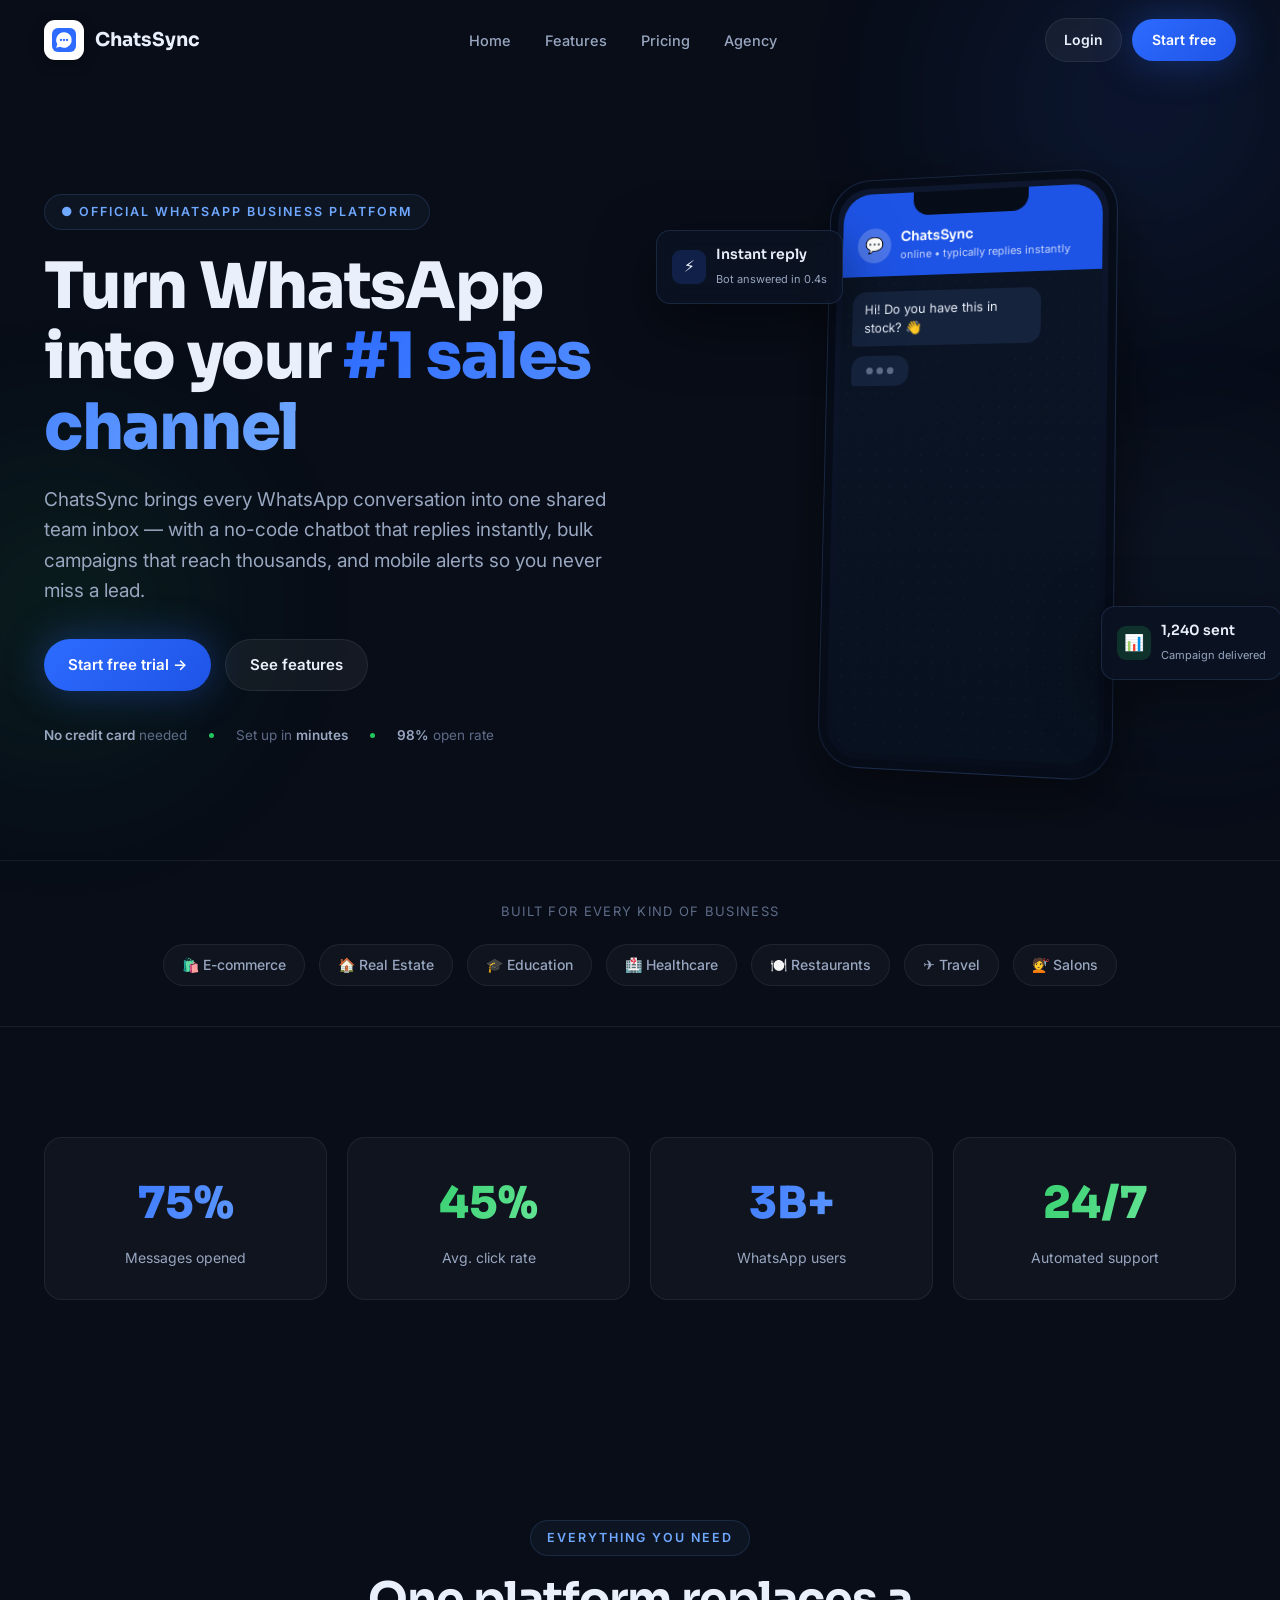
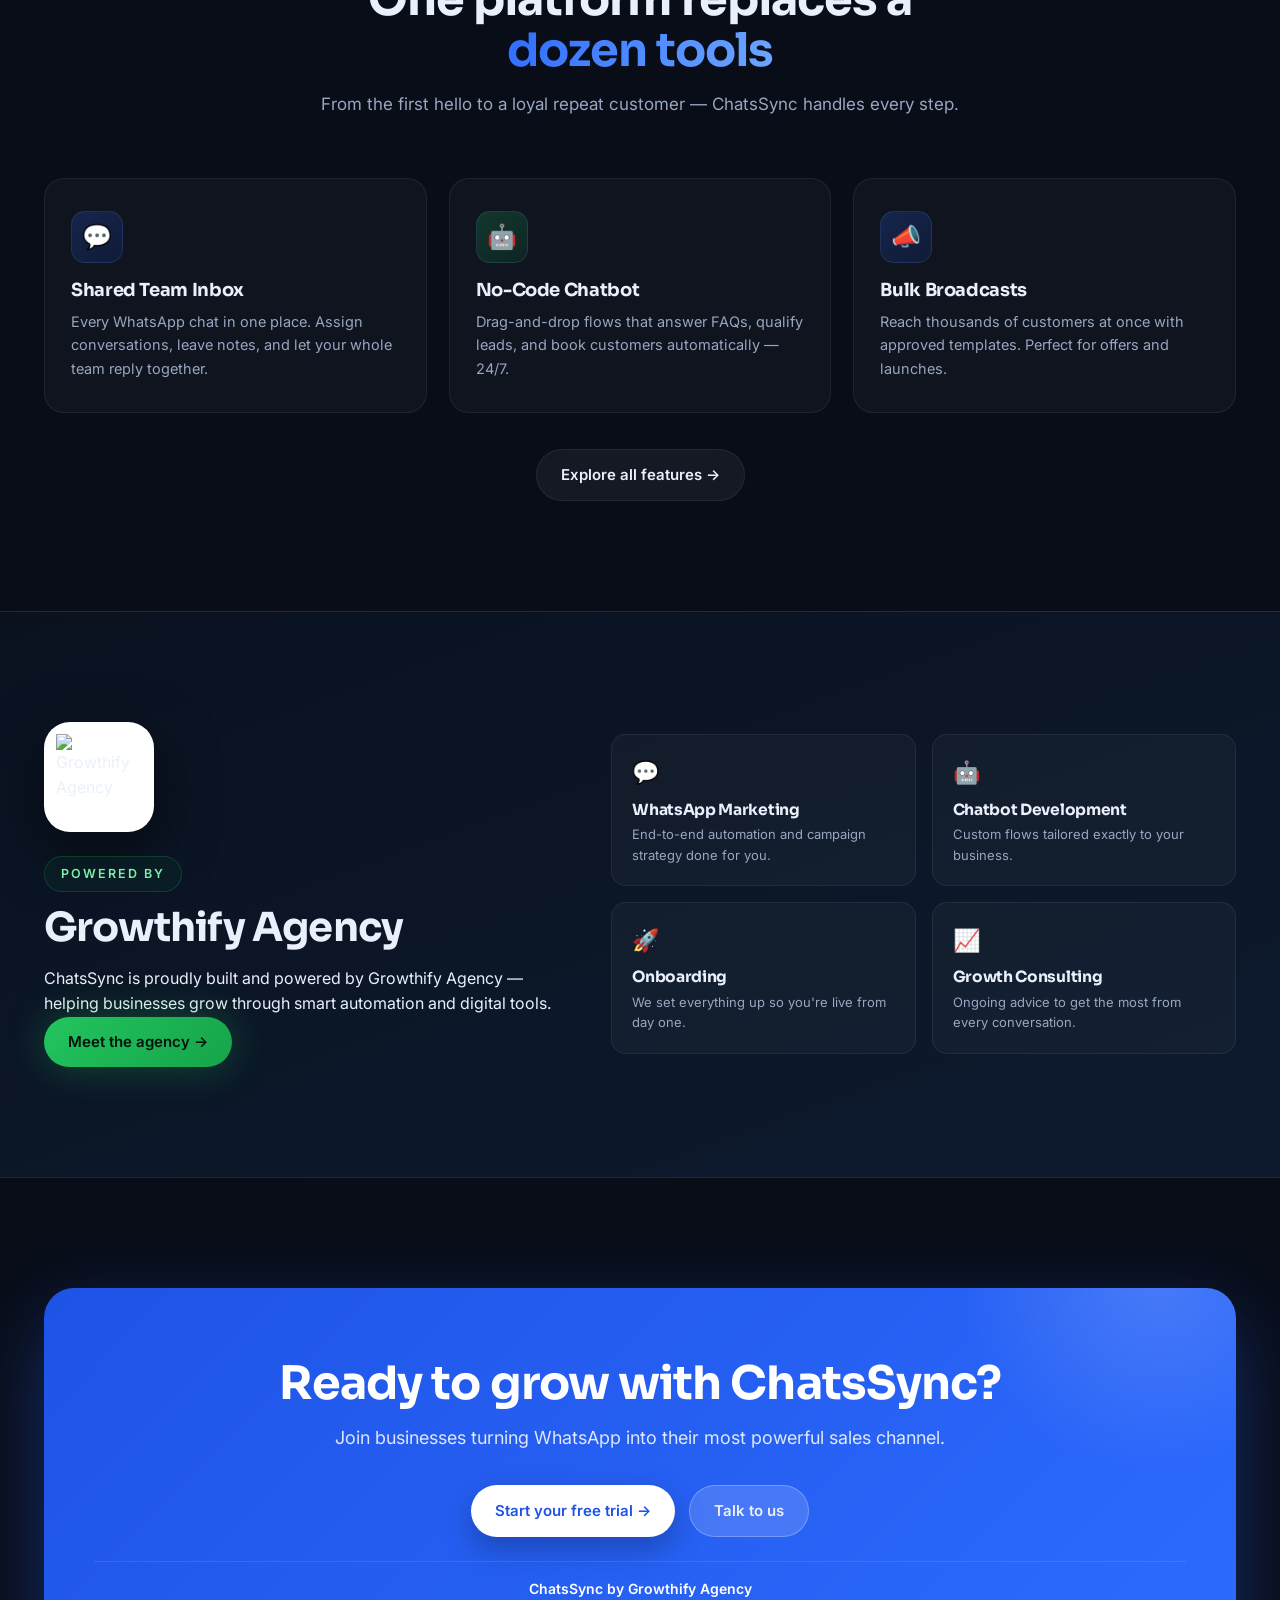
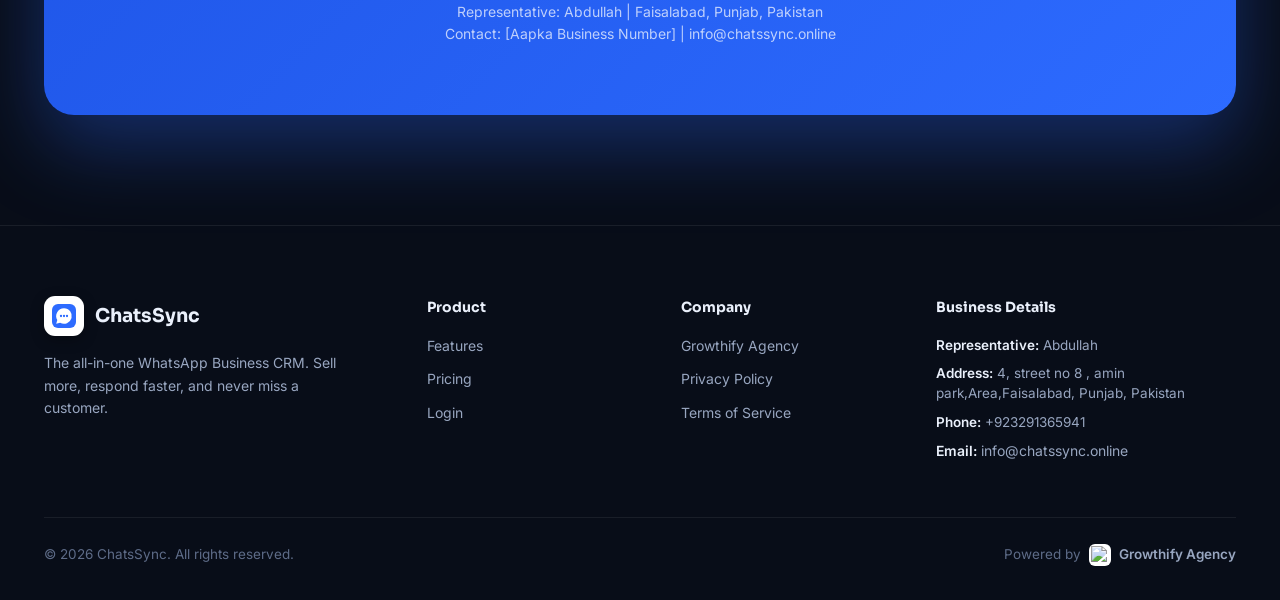
==== index.html @ 509b271b "Update index.html" ====
<!DOCTYPE html>
<html lang="en">
<head>
<meta charset="UTF-8" />
<meta name="viewport" content="width=device-width, initial-scale=1" />
<title>ChatsSync — Turn WhatsApp Into Your #1 Sales Channel</title>
<meta name="description" content="ChatsSync is the all-in-one WhatsApp Business CRM. Shared team inbox, no-code chatbot builder, bulk broadcasts, and instant mobile alerts. Powered by Growthify Agency." />
<meta name="theme-color" content="#0B1220" />
<link rel="icon" href="data:image/svg+xml,%3Csvg xmlns='http://www.w3.org/2000/svg' viewBox='0 0 32 32'%3E%3Crect width='32' height='32' rx='8' fill='%232D6BFF'/%3E%3Cpath d='M16 5a11 11 0 0 0-9.5 16.5L5 27l5.7-1.5A11 11 0 1 0 16 5z' fill='%23fff'/%3E%3C/svg%3E" />
<meta property="og:type" content="website" />
<meta property="og:title" content="ChatsSync — Turn WhatsApp Into Your #1 Sales Channel" />
<meta property="og:description" content="The all-in-one WhatsApp Business CRM. Powered by Growthify Agency." />
<meta property="og:url" content="https://chatssync.online" />
<link rel="preconnect" href="https://fonts.googleapis.com" />
<link rel="preconnect" href="https://fonts.gstatic.com" crossorigin />
<link href="https://fonts.googleapis.com/css2?family=Sora:wght@400;500;600;700;800&family=Inter:wght@400;500;600;700&display=swap" rel="stylesheet" />
<style>
/* ============ TOKENS: ChatsSync dark-blue + Growthify green ============ */
:root{
  --bg:#080D18;             /* deep navy-black */
  --bg-2:#0B1324;           /* panel */
  --bg-3:#0F1A30;           /* card */
  --ink:#EAF0FB;            /* main text */
  --sub:#98A6C0;            /* secondary */
  --faint:#5E6C88;          /* faint */
  --blue:#2D6BFF;           /* ChatsSync primary */
  --blue-2:#1E54E6;         /* deeper blue */
  --blue-glow:rgba(45,107,255,.35);
  --green:#22C55E;          /* Growthify green accent */
  --green-2:#16A34A;        /* deeper green */
  --green-glow:rgba(34,197,94,.32);
  --sky:#6FA8FF;            /* light blue highlight */
  --line:rgba(111,168,255,.14);
  --line-2:rgba(255,255,255,.07);
  --card:rgba(255,255,255,.03);
  --glass:rgba(11,19,36,.74);
  --shadow:0 20px 60px rgba(0,0,0,.5);
  --maxw:1240px;
  --font:'Inter',system-ui,-apple-system,Segoe UI,Roboto,sans-serif;
  --display:'Sora',var(--font);
}
*{box-sizing:border-box;margin:0;padding:0}
html{scroll-behavior:smooth}
html,body{overflow-x:hidden;max-width:100%}
body{font-family:var(--font);background:var(--bg);color:var(--ink);line-height:1.6;-webkit-font-smoothing:antialiased}
a{color:inherit;text-decoration:none}
h1,h2,h3,h4{font-family:var(--display);font-weight:700;line-height:1.1;letter-spacing:-.02em}
.wrap{max-width:var(--maxw);margin:0 auto;padding:0 24px}
.btn{display:inline-flex;align-items:center;gap:8px;font-family:var(--font);font-weight:600;font-size:15px;padding:13px 24px;border-radius:100px;cursor:pointer;border:none;transition:transform .2s,box-shadow .2s,background .2s}
.btn-primary{background:linear-gradient(135deg,var(--blue),var(--blue-2));color:#fff;box-shadow:0 0 40px var(--blue-glow)}
.btn-primary:hover{transform:translateY(-2px);box-shadow:0 0 55px var(--blue-glow)}
.btn-green{background:linear-gradient(135deg,var(--green),var(--green-2));color:#04140b;box-shadow:0 0 40px var(--green-glow)}
.btn-green:hover{transform:translateY(-2px);box-shadow:0 0 55px var(--green-glow)}
.btn-ghost{background:rgba(255,255,255,.05);color:var(--ink);border:1px solid var(--line-2)}
.btn-ghost:hover{background:rgba(255,255,255,.1);transform:translateY(-2px)}
.eyebrow{display:inline-flex;align-items:center;gap:8px;font-size:12.5px;font-weight:600;letter-spacing:.16em;text-transform:uppercase;color:var(--sky);padding:7px 16px;border:1px solid var(--line);border-radius:100px;background:rgba(111,168,255,.05)}
.eyebrow.green{color:#7BEFA8;border-color:rgba(34,197,94,.2);background:rgba(34,197,94,.05)}
.section{padding:110px 0;position:relative}
.sec-head{max-width:660px;margin:0 auto 60px;text-align:center}
.sec-head h2{font-size:clamp(30px,4.5vw,46px);margin:18px 0 16px}
.sec-head p{color:var(--sub);font-size:17px}
.grad-blue{background:linear-gradient(120deg,var(--blue),var(--sky));-webkit-background-clip:text;background-clip:text;-webkit-text-fill-color:transparent}
.grad-green{background:linear-gradient(120deg,var(--green),#7BEFA8);-webkit-background-clip:text;background-clip:text;-webkit-text-fill-color:transparent}

.reveal{opacity:0;transform:translateY(30px);transition:opacity .7s cubic-bezier(.2,.7,.2,1),transform .7s cubic-bezier(.2,.7,.2,1)}
.reveal.in{opacity:1;transform:none}
@media (prefers-reduced-motion:reduce){.reveal{opacity:1;transform:none;transition:none}}

/* ORBS */
.orb{position:fixed;border-radius:50%;filter:blur(90px);opacity:.45;z-index:0;pointer-events:none;animation:float 18s ease-in-out infinite}
.orb-1{width:520px;height:520px;background:radial-gradient(circle,var(--blue-glow),transparent 70%);top:-160px;right:-120px}
.orb-2{width:440px;height:440px;background:radial-gradient(circle,var(--green-glow),transparent 70%);bottom:8%;left:-160px;animation-delay:-6s}
.orb-3{width:360px;height:360px;background:radial-gradient(circle,rgba(111,168,255,.25),transparent 70%);top:45%;right:-100px;animation-delay:-12s}
@keyframes float{0%,100%{transform:translate(0,0)}33%{transform:translate(30px,-40px)}66%{transform:translate(-20px,25px)}}

/* NAV */
.nav{position:fixed;top:0;left:0;right:0;z-index:100;transition:background .3s,border-color .3s,padding .3s;padding:18px 0;border-bottom:1px solid transparent}
.nav.scrolled{background:rgba(8,13,24,.85);backdrop-filter:blur(16px);border-bottom:1px solid var(--line-2);padding:12px 0}
.nav-in{display:flex;align-items:center;justify-content:space-between}
.brand{display:flex;align-items:center;gap:11px;font-family:var(--display);font-weight:700;font-size:19px;cursor:pointer}
.brand-mark{width:40px;height:40px;border-radius:11px;background:#fff;display:grid;place-items:center;box-shadow:0 4px 14px rgba(0,0,0,.3);overflow:hidden;flex-shrink:0}
.brand-mark img{width:100%;height:100%;object-fit:contain;padding:3px}
.brand-mark svg{width:24px;height:24px}
.nav-links{display:flex;align-items:center;gap:34px}
.nav-links a{font-size:14.5px;color:var(--sub);font-weight:500;transition:color .2s;position:relative;cursor:pointer;background:none;border:none;font-family:var(--font)}
.nav-links a:hover{color:var(--ink)}
.nav-links a::after{content:"";position:absolute;left:0;bottom:-6px;width:0;height:2px;background:var(--blue);transition:width .25s}
.nav-links a:hover::after{width:100%}
.nav-cta{display:flex;gap:10px;align-items:center}
.burger{display:none;flex-direction:column;gap:5px;background:none;border:none;cursor:pointer;padding:8px}
.burger span{width:24px;height:2px;background:var(--ink);border-radius:2px;transition:.3s}
.mobile-menu{display:none;position:fixed;inset:0;z-index:99;background:rgba(8,13,24,.97);backdrop-filter:blur(16px);flex-direction:column;align-items:center;justify-content:center;gap:28px}
.mobile-menu.open{display:flex}
.mobile-menu a{font-family:var(--display);font-size:24px;font-weight:600;color:var(--ink);cursor:pointer}

/* PAGE ROUTING */
.page{display:none;animation:pageIn .5s cubic-bezier(.2,.7,.2,1)}
.page.active{display:block}
@keyframes pageIn{from{opacity:0;transform:translateY(16px)}to{opacity:1;transform:none}}

/* HERO */
.hero{position:relative;z-index:1;padding:170px 0 90px;overflow:hidden}
.hero-grid{display:grid;grid-template-columns:1.05fr .95fr;gap:56px;align-items:center}
.hero h1{font-size:clamp(38px,5.6vw,64px);font-weight:800;margin:22px 0}
.hero .lede{font-size:19px;color:var(--sub);max-width:52ch;margin-bottom:32px}
.hero-cta{display:flex;gap:14px;flex-wrap:wrap;margin-bottom:34px}
.hero-trust{display:flex;align-items:center;gap:22px;flex-wrap:wrap;color:var(--faint);font-size:13.5px}
.hero-trust .dot{width:5px;height:5px;border-radius:50%;background:var(--green)}
.hero-trust b{color:var(--sub);font-weight:600}

.phone-wrap{position:relative;display:flex;justify-content:center;perspective:1400px}
.phone{width:300px;height:600px;background:linear-gradient(160deg,#0e1830,#070d1a);border-radius:42px;border:1px solid var(--line);box-shadow:var(--shadow),inset 0 0 0 8px #060c18;padding:14px;position:relative;transform:rotateY(-14deg) rotateX(4deg);animation:phoneFloat 6s ease-in-out infinite}
@keyframes phoneFloat{0%,100%{transform:rotateY(-14deg) rotateX(4deg) translateY(0)}50%{transform:rotateY(-11deg) rotateX(3deg) translateY(-14px)}}
.phone-notch{position:absolute;top:14px;left:50%;transform:translateX(-50%);width:120px;height:24px;background:#060c18;border-radius:0 0 16px 16px;z-index:3}
.phone-screen{width:100%;height:100%;background:linear-gradient(180deg,#0b1526,#08111f);border-radius:30px;overflow:hidden;display:flex;flex-direction:column}
.chat-top{background:var(--blue-2);padding:34px 16px 12px;display:flex;align-items:center;gap:10px}
.chat-av{width:36px;height:36px;border-radius:50%;background:rgba(255,255,255,.2);display:grid;place-items:center;font-size:16px}
.chat-top .nm{font-family:var(--display);font-weight:600;font-size:14px;color:#fff}
.chat-top .st{font-size:11px;color:rgba(255,255,255,.75)}
.chat-body{flex:1;padding:16px 12px;display:flex;flex-direction:column;gap:10px;background-image:radial-gradient(rgba(255,255,255,.02) 1px,transparent 1px);background-size:16px 16px;overflow:hidden}
.bub{max-width:80%;padding:9px 13px;border-radius:14px;font-size:13px;line-height:1.45;opacity:0;transform:translateY(10px);animation:bubIn .5s forwards}
.bub-in{align-self:flex-start;background:#15233d;color:var(--ink);border-bottom-left-radius:4px}
.bub-out{align-self:flex-end;background:var(--green-2);color:#04140b;border-bottom-right-radius:4px}
@keyframes bubIn{to{opacity:1;transform:none}}
.typing{align-self:flex-start;background:#15233d;padding:12px 16px;border-radius:14px;border-bottom-left-radius:4px;display:flex;gap:4px}
.typing span{width:7px;height:7px;border-radius:50%;background:var(--faint);animation:blink 1.2s infinite}
.typing span:nth-child(2){animation-delay:.2s}.typing span:nth-child(3){animation-delay:.4s}
@keyframes blink{0%,60%,100%{opacity:.3}30%{opacity:1}}
.float-badge{position:absolute;background:var(--glass);backdrop-filter:blur(12px);border:1px solid var(--line);border-radius:14px;padding:12px 15px;box-shadow:var(--shadow);display:flex;align-items:center;gap:10px;z-index:4}
.float-badge .ic{width:34px;height:34px;border-radius:9px;display:grid;place-items:center;font-size:16px}
.float-badge.blue .ic{background:rgba(45,107,255,.18)}
.float-badge.green .ic{background:rgba(34,197,94,.18)}
.float-badge .tx b{display:block;font-family:var(--display);font-size:14px;font-weight:600}
.float-badge .tx span{font-size:11px;color:var(--sub)}
.fb-1{top:60px;left:-40px;animation:float 7s ease-in-out infinite}
.fb-2{bottom:90px;right:-46px;animation:float 8s ease-in-out infinite;animation-delay:-3s}

/* STRIP */
.strip{padding:40px 0;border-top:1px solid var(--line-2);border-bottom:1px solid var(--line-2);position:relative;z-index:1}
.strip p{text-align:center;color:var(--faint);font-size:13px;letter-spacing:.1em;text-transform:uppercase;margin-bottom:22px}
.strip-row{display:flex;justify-content:center;flex-wrap:wrap;gap:14px}
.pill{padding:9px 18px;border:1px solid var(--line-2);border-radius:100px;color:var(--sub);font-size:14px;font-weight:500;background:var(--card)}

/* STATS */
.stats-grid{display:grid;grid-template-columns:repeat(4,1fr);gap:20px}
.stat{background:var(--card);border:1px solid var(--line-2);border-radius:18px;padding:30px 24px;text-align:center;transition:transform .3s,border-color .3s}
.stat:hover{transform:translateY(-6px);border-color:var(--line)}
.stat .n{font-family:var(--display);font-weight:800;font-size:44px;background:linear-gradient(120deg,var(--blue),var(--sky));-webkit-background-clip:text;background-clip:text;-webkit-text-fill-color:transparent}
.stat:nth-child(even) .n{background:linear-gradient(120deg,var(--green),#7BEFA8);-webkit-background-clip:text;background-clip:text;-webkit-text-fill-color:transparent}
.stat .l{color:var(--sub);font-size:14px;margin-top:8px}

/* FEATURES */
.feat-grid{display:grid;grid-template-columns:repeat(3,1fr);gap:22px}
.feat-card{background:var(--card);border:1px solid var(--line-2);border-radius:20px;padding:32px 26px;transition:transform .3s,border-color .3s,background .3s;position:relative;overflow:hidden}
.feat-card::before{content:"";position:absolute;inset:0;background:radial-gradient(400px circle at var(--mx,50%) var(--my,0%),rgba(45,107,255,.09),transparent 60%);opacity:0;transition:opacity .3s}
.feat-card:hover{transform:translateY(-6px);border-color:var(--line);background:rgba(255,255,255,.05)}
.feat-card:hover::before{opacity:1}
.feat-ic{width:52px;height:52px;border-radius:14px;background:linear-gradient(145deg,rgba(45,107,255,.2),rgba(30,84,230,.12));border:1px solid var(--line);display:grid;place-items:center;font-size:24px;margin-bottom:18px}
.feat-card:nth-child(3n+2) .feat-ic{background:linear-gradient(145deg,rgba(34,197,94,.2),rgba(22,163,74,.12))}
.feat-card h3{font-size:18px;margin-bottom:9px}
.feat-card p{color:var(--sub);font-size:14.5px}

/* HOW */
.how{background:linear-gradient(180deg,transparent,rgba(45,107,255,.05),transparent)}
.steps{display:grid;grid-template-columns:repeat(4,1fr);gap:24px}
.step{position:relative;padding-top:20px}
.step .num{font-family:var(--display);font-weight:800;font-size:15px;color:#fff;width:44px;height:44px;border-radius:50%;background:linear-gradient(135deg,var(--blue),var(--blue-2));display:grid;place-items:center;margin-bottom:18px;box-shadow:0 0 30px var(--blue-glow)}
.step:nth-child(even) .num{background:linear-gradient(135deg,var(--green),var(--green-2));color:#04140b;box-shadow:0 0 30px var(--green-glow)}
.step h4{font-size:17px;margin-bottom:8px}
.step p{color:var(--sub);font-size:14px}
.step:not(:last-child)::after{content:"";position:absolute;top:42px;left:56px;right:-12px;height:1px;background:linear-gradient(90deg,var(--line),transparent)}

/* SPLIT */
.split{display:grid;grid-template-columns:1fr 1fr;gap:56px;align-items:center}
.split .benefits{display:flex;flex-direction:column;gap:16px}
.benefit{display:flex;gap:15px;align-items:flex-start}
.benefit .ck{flex-shrink:0;width:30px;height:30px;border-radius:9px;background:rgba(34,197,94,.15);border:1px solid rgba(34,197,94,.25);display:grid;place-items:center;color:var(--green);font-weight:700;margin-top:2px}
.benefit h4{font-size:16px;margin-bottom:3px}
.benefit p{color:var(--sub);font-size:14px}
.visual-card{background:linear-gradient(160deg,var(--bg-3),var(--bg-2));border:1px solid var(--line);border-radius:24px;padding:34px;box-shadow:var(--shadow)}
.mini-inbox{display:flex;flex-direction:column;gap:12px}
.mini-row{display:flex;gap:12px;align-items:center;padding:13px;background:rgba(255,255,255,.03);border:1px solid var(--line-2);border-radius:13px;transition:transform .3s}
.visual-card:hover .mini-row{transform:translateX(4px)}
.mini-row .av{width:40px;height:40px;border-radius:50%;background:linear-gradient(135deg,var(--blue),var(--blue-2));display:grid;place-items:center;font-weight:700;color:#fff;flex-shrink:0}
.mini-row:nth-child(even) .av{background:linear-gradient(135deg,var(--green-2),var(--green))}
.mini-row .info{flex:1;min-width:0}
.mini-row .info b{font-size:14px;display:block}
.mini-row .info span{font-size:12.5px;color:var(--sub);white-space:nowrap;overflow:hidden;text-overflow:ellipsis;display:block}
.mini-row .badge{font-size:10px;font-weight:700;padding:3px 8px;border-radius:100px;background:rgba(45,107,255,.2);color:var(--sky)}

/* PRICING */
.plans{display:grid;grid-template-columns:repeat(3,1fr);gap:22px;align-items:stretch}
.plan{background:var(--card);border:1px solid var(--line-2);border-radius:22px;padding:34px 28px;display:flex;flex-direction:column;transition:transform .3s,border-color .3s}
.plan:hover{transform:translateY(-6px);border-color:var(--line)}
.plan.pop{border:1.5px solid var(--blue);background:linear-gradient(180deg,rgba(45,107,255,.06),transparent);box-shadow:0 0 40px var(--blue-glow)}
.plan .ptag{align-self:flex-start;font-size:11px;font-weight:700;letter-spacing:.1em;text-transform:uppercase;color:#fff;background:var(--blue);padding:5px 12px;border-radius:100px;margin-bottom:14px}
.plan.pop .ptag{background:var(--blue)}
.plan:last-child .ptag{background:var(--green);color:#04140b}
.plan h3{font-size:22px;margin-bottom:6px}
.plan .price{font-family:var(--display);font-weight:800;font-size:24px;color:var(--sky);margin:6px 0 4px}
.plan:last-child .price{color:var(--green)}
.plan .pdesc{color:var(--sub);font-size:13.5px;margin-bottom:20px;min-height:38px}
.plan ul{list-style:none;display:flex;flex-direction:column;gap:11px;margin-bottom:24px;flex:1}
.plan li{font-size:14px;color:var(--ink);padding-left:26px;position:relative}
.plan li::before{content:"✓";position:absolute;left:0;color:var(--green);font-weight:800}
.plan .btn{width:100%;justify-content:center}

/* TESTIMONIALS */
.testi-grid{display:grid;grid-template-columns:repeat(3,1fr);gap:22px}
.tcard{background:var(--card);border:1px solid var(--line-2);border-radius:20px;padding:30px 26px;transition:transform .3s,border-color .3s}
.tcard:hover{transform:translateY(-6px);border-color:var(--line)}
.stars{color:#FFC53D;font-size:16px;margin-bottom:14px;letter-spacing:2px}
.tcard p{font-size:15px;color:var(--ink);margin-bottom:22px;line-height:1.65}
.tperson{display:flex;align-items:center;gap:13px}
.tperson .av{width:46px;height:46px;border-radius:50%;background:linear-gradient(135deg,var(--blue),var(--blue-2));display:grid;place-items:center;font-family:var(--display);font-weight:700;color:#fff;font-size:17px}
.tcard:nth-child(even) .tperson .av{background:linear-gradient(135deg,var(--green-2),var(--green));color:#04140b}
.tperson b{font-size:14.5px;display:block}
.tperson span{font-size:12.5px;color:var(--sub)}

/* CTA */
.cta-box{background:linear-gradient(135deg,var(--blue-2),var(--blue));border-radius:30px;padding:70px 50px;text-align:center;position:relative;overflow:hidden;box-shadow:0 30px 80px var(--blue-glow)}
.cta-box.green-cta{background:linear-gradient(135deg,var(--green-2),var(--green));box-shadow:0 30px 80px var(--green-glow)}
.cta-box::before{content:"";position:absolute;top:-50%;right:-10%;width:400px;height:400px;background:radial-gradient(circle,rgba(255,255,255,.15),transparent 70%);border-radius:50%}
.cta-box h2{font-size:clamp(30px,4.5vw,46px);color:#fff;margin-bottom:16px;position:relative}
.cta-box.green-cta h2{color:#04140b}
.cta-box p{color:rgba(255,255,255,.85);font-size:18px;margin-bottom:32px;position:relative}
.cta-box.green-cta p{color:rgba(4,20,11,.8)}
.cta-box .btn{position:relative}
.cta-box .btn-primary{background:#fff;color:var(--blue-2);box-shadow:0 12px 30px rgba(0,0,0,.25)}
.cta-box .btn-primary:hover{background:#f0f4ff}

/* META BUSINESS DETAILS ADDITIONS IN CTA */
.cta-footer-info { color: rgba(255,255,255,.7); font-size: 14px; text-align: center; margin-top: 24px; border-top: 1px solid rgba(255,255,255,.1); padding-top: 16px; line-height: 1.6; position: relative; }
.green-cta .cta-footer-info { color: rgba(4,20,11,.7); border-color: rgba(4,20,11,.1); }
.cta-footer-info strong { font-weight: 600; color: #fff; }
.green-cta .cta-footer-info strong { color: #04140b; }

/* AGENCY (both on home teaser + full page) */
.agency-hero{position:relative;z-index:1;background:linear-gradient(160deg,#0A1220,#0d1a2e);border-top:1px solid var(--line);border-bottom:1px solid var(--line)}
.agency-grid{display:grid;grid-template-columns:.9fr 1.1fr;gap:56px;align-items:center}
.logo-box{width:110px;height:110px;border-radius:26px;background:#fff;display:grid;place-items:center;overflow:hidden;margin-bottom:24px;box-shadow:var(--shadow)}
.logo-box img{width:100%;height:100%;object-fit:contain;padding:12px}
.logo-box .ph{font-family:var(--display);font-weight:800;font-size:46px;color:var(--green-2)}
.agency-serv{display:grid;grid-template-columns:1fr 1fr;gap:16px}
.aserv{background:rgba(255,255,255,.03);border:1px solid var(--line-2);border-radius:15px;padding:20px;transition:transform .3s,border-color .3s}
.aserv:hover{transform:translateY(-4px);border-color:rgba(34,197,94,.3)}
.aserv .ic{font-size:22px;margin-bottom:10px}
.aserv h4{font-size:15.5px;margin-bottom:6px}
.aserv p{color:var(--sub);font-size:13px}

/* LEGAL PAGES */
.legal{position:relative;z-index:1;padding:150px 0 90px;min-height:80vh}
.legal-wrap{max-width:820px;margin:0 auto;padding:0 24px}
.legal h1{font-size:clamp(30px,5vw,44px);margin-bottom:10px}
.legal .updated{color:var(--faint);font-size:14px;margin-bottom:40px}
.legal h3{font-size:20px;margin:34px 0 12px;color:var(--ink)}
.legal p{color:var(--sub);font-size:15px;margin-bottom:14px;line-height:1.75}
.legal ul{color:var(--sub);font-size:15px;margin:0 0 14px 22px;line-height:1.8}
.legal a{color:var(--sky)}

/* FOOTER */
.footer{position:relative;z-index:1;padding:70px 0 34px;border-top:1px solid var(--line-2)}
.foot-grid{display:grid;grid-template-columns:1.6fr 1fr 1fr 1.4fr;gap:40px;margin-bottom:44px}
.foot-brand p{color:var(--sub);font-size:14px;margin:16px 0;max-width:34ch}
.foot-col h5{font-family:var(--display);font-size:14px;margin-bottom:16px;color:var(--ink)}
.foot-col a{display:block;color:var(--sub);font-size:14px;margin-bottom:11px;transition:color .2s;cursor:pointer}
.foot-col a:hover{color:var(--blue)}
.business-details span { display: block; color: var(--sub); font-size: 13.5px; margin-bottom: 8px; line-height: 1.5; }
.business-details strong { color: var(--ink); font-weight: 600; }
.foot-bottom{display:flex;justify-content:space-between;align-items:center;flex-wrap:wrap;gap:14px;padding-top:26px;border-top:1px solid var(--line-2);color:var(--faint);font-size:13.5px}
.foot-bottom .pw{display:flex;align-items:center;gap:8px}
.foot-bottom .pw-logo{width:22px;height:22px;border-radius:6px;background:#fff;display:grid;place-items:center;overflow:hidden}
.foot-bottom .pw-logo img{width:100%;height:100%;object-fit:contain;padding:2px}
.foot-bottom .pw-logo .ph{font-family:var(--display);font-weight:800;font-size:13px;color:var(--green-2)}
.foot-bottom b{color:var(--sub);font-weight:600}

@media (max-width:960px){
  .nav-links{display:none}
  .burger{display:flex}
  .hero-grid{grid-template-columns:1fr;gap:50px;text-align:center}
  .hero .lede{margin-left:auto;margin-right:auto}
  .hero-cta,.hero-trust{justify-content:center}
  .stats-grid{grid-template-columns:repeat(2,1fr)}
  .feat-grid{grid-template-columns:1fr 1fr}
  .steps{grid-template-columns:1fr 1fr}
  .step::after{display:none}
  .split,.agency-grid{grid-template-columns:1fr;gap:40px}
  .plans{grid-template-columns:1fr;max-width:420px;margin:0 auto}
  .testi-grid{grid-template-columns:1fr}
  .agency-serv{grid-template-columns:1fr 1fr}
  .foot-grid{grid-template-columns:1fr 1fr;gap:30px}
}
@media (max-width:560px){
  .section{padding:70px 0}
  .feat-grid,.stats-grid{grid-template-columns:1fr}
  .stats-grid{grid-template-columns:1fr 1fr}
  .steps,.agency-serv{grid-template-columns:1fr}
  .foot-grid{grid-template-columns:1fr}
  .cta-box{padding:50px 26px}
  .phone{width:270px;height:540px}
  .fb-1{left:-14px}.fb-2{right:-14px}
}
</style>
</head>
<body>

<div class="orb orb-1"></div>
<div class="orb orb-2"></div>
<div class="orb orb-3"></div>

<!-- NAV -->
<nav class="nav" id="nav">
  <div class="wrap nav-in">
    <div class="brand" data-nav="home">
     <span class="brand-mark"><svg viewBox="0 0 24 24" fill="none"><rect width="24" height="24" rx="6" fill="#2D6BFF"/><path d="M12 4.2a7.8 7.8 0 0 0-6.7 11.8L4.2 19.8l3.9-1.05A7.8 7.8 0 1 0 12 4.2z" fill="#fff"/><circle cx="9" cy="12" r="1.15" fill="#2D6BFF"/><circle cx="12" cy="12" r="1.15" fill="#2D6BFF"/><circle cx="15" cy="12" r="1.15" fill="#2D6BFF"/></svg></span>
      ChatsSync
    </div>
    <div class="nav-links">
      <a data-nav="home">Home</a>
      <a data-nav="features">Features</a>
      <a data-nav="pricing">Pricing</a>
      <a data-nav="agency">Agency</a>
    </div>
    <div class="nav-cta">
      <a href="https://app.chatssync.online/app/login" class="btn btn-ghost" style="padding:10px 18px;font-size:14px">Login</a>
      <a href="https://app.chatssync.online" class="btn btn-primary" style="padding:10px 20px;font-size:14px">Start free</a>
    </div>
    <button class="burger" id="burger" aria-label="Menu"><span></span><span></span><span></span></button>
  </div>
</nav>
<div class="mobile-menu" id="mobileMenu">
  <a data-nav="home">Home</a>
  <a data-nav="features">Features</a>
  <a data-nav="pricing">Pricing</a>
  <a data-nav="agency">Agency</a>
  <a href="https://app.chatssync.online" class="btn btn-primary">Start free</a>
</div>

<!-- ============ HOME PAGE ============ -->
<main class="page active" id="page-home">
  <header class="hero">
    <div class="wrap hero-grid">
      <div class="hero-copy">
        <span class="eyebrow">● Official WhatsApp Business Platform</span>
        <h1>Turn WhatsApp into your <span class="grad-blue">#1 sales channel</span></h1>
        <p class="lede">ChatsSync brings every WhatsApp conversation into one shared team inbox — with a no-code chatbot that replies instantly, bulk campaigns that reach thousands, and mobile alerts so you never miss a lead.</p>
        <div class="hero-cta">
          <a href="https://app.chatssync.online" class="btn btn-primary">Start free trial →</a>
          <a class="btn btn-ghost" data-nav="features">See features</a>
        </div>
        <div class="hero-trust">
          <span><b>No credit card</b> needed</span><span class="dot"></span>
          <span>Set up in <b>minutes</b></span><span class="dot"></span>
          <span><b>98%</b> open rate</span>
        </div>
      </div>
      <div class="phone-wrap">
        <div class="float-badge blue fb-1"><span class="ic">⚡</span><span class="tx"><b>Instant reply</b><span>Bot answered in 0.4s</span></span></div>
        <div class="float-badge green fb-2"><span class="ic">📊</span><span class="tx"><b>1,240 sent</b><span>Campaign delivered</span></span></div>
        <div class="phone">
          <div class="phone-notch"></div>
          <div class="phone-screen">
            <div class="chat-top"><div class="chat-av">💬</div><div><div class="nm">ChatsSync</div><div class="st">online • typically replies instantly</div></div></div>
            <div class="chat-body" id="chatBody"></div>
          </div>
        </div>
      </div>
    </div>
  </header>

  <section class="strip">
    <div class="wrap">
      <p>Built for every kind of business</p>
      <div class="strip-row">
        <span class="pill">🛍️ E-commerce</span><span class="pill">🏠 Real Estate</span><span class="pill">🎓 Education</span>
        <span class="pill">🏥 Healthcare</span><span class="pill">🍽️ Restaurants</span><span class="pill">✈️ Travel</span><span class="pill">💇 Salons</span>
      </div>
    </div>
  </section>

  <section class="section">
    <div class="wrap stats-grid">
      <div class="stat reveal"><div class="n" data-count="98" data-suffix="%">0%</div><div class="l">Messages opened</div></div>
      <div class="stat reveal"><div class="n" data-count="45" data-suffix="%">0%</div><div class="l">Avg. click rate</div></div>
      <div class="stat reveal"><div class="n" data-count="3" data-suffix="B+">0</div><div class="l">WhatsApp users</div></div>
      <div class="stat reveal"><div class="n" data-count="24" data-suffix="/7">0</div><div class="l">Automated support</div></div>
    </div>
  </section>

  <!-- Features teaser -->
  <section class="section">
    <div class="wrap">
      <div class="sec-head reveal">
        <span class="eyebrow">Everything you need</span>
        <h2>One platform replaces a <span class="grad-blue">dozen tools</span></h2>
        <p>From the first hello to a loyal repeat customer — ChatsSync handles every step.</p>
      </div>
      <div class="feat-grid">
        <div class="feat-card reveal"><div class="feat-ic">💬</div><h3>Shared Team Inbox</h3><p>Every WhatsApp chat in one place. Assign conversations, leave notes, and let your whole team reply together.</p></div>
        <div class="feat-card reveal"><div class="feat-ic">🤖</div><h3>No-Code Chatbot</h3><p>Drag-and-drop flows that answer FAQs, qualify leads, and book customers automatically — 24/7.</p></div>
        <div class="feat-card reveal"><div class="feat-ic">📣</div><h3>Bulk Broadcasts</h3><p>Reach thousands of customers at once with approved templates. Perfect for offers and launches.</p></div>
      </div>
      <div style="text-align:center;margin-top:36px" class="reveal">
        <a class="btn btn-ghost" data-nav="features">Explore all features →</a>
      </div>
    </div>
  </section>

  <!-- Agency teaser on home -->
  <section class="section agency-hero">
    <div class="wrap agency-grid">
      <div class="reveal">
        <div class="logo-box">
          <img src="https://cloudmediastorage.fylestor.com/6270/file-manager/Adobe_Express_-_file.png-1782971623545.jpg" alt="Growthify Agency" />
        </div>
        <span class="eyebrow green">Powered by</span>
        <h2 style="margin-top:14px;font-size:clamp(28px,4vw,40px)">Growthify Agency</h2>
        <p class="lede" style="margin-top:16px">ChatsSync is proudly built and powered by Growthify Agency — helping businesses grow through smart automation and digital tools.</p>
        <a class="btn btn-green" data-nav="agency">Meet the agency →</a>
      </div>
      <div class="agency-serv">
        <div class="aserv reveal"><div class="ic">💬</div><h4>WhatsApp Marketing</h4><p>End-to-end automation and campaign strategy done for you.</p></div>
        <div class="aserv reveal"><div class="ic">🤖</div><h4>Chatbot Development</h4><p>Custom flows tailored exactly to your business.</p></div>
        <div class="aserv reveal"><div class="ic">🚀</div><h4>Onboarding</h4><p>We set everything up so you're live from day one.</p></div>
        <div class="aserv reveal"><div class="ic">📈</div><h4>Growth Consulting</h4><p>Ongoing advice to get the most from every conversation.</p></div>
      </div>
    </div>
  </section>

  <section class="section">
    <div class="wrap">
      <div class="cta-box reveal">
        <h2>Ready to grow with ChatsSync?</h2>
        <p>Join businesses turning WhatsApp into their most powerful sales channel.</p>
        <div style="display:flex;gap:14px;justify-content:center;flex-wrap:wrap">
          <a href="https://app.chatssync.online" class="btn btn-primary">Start your free trial →</a>
          <a href="mailto:info@chatssync.online" class="btn btn-ghost" style="background:rgba(255,255,255,.15);border-color:rgba(255,255,255,.25)">Talk to us</a>
        </div>
        
        <!-- Meta Verification Details for CTA Box -->
        <div class="cta-footer-info">
          <strong>ChatsSync by Growthify Agency</strong><br>
          Representative: Abdullah | Faisalabad, Punjab, Pakistan<br>
          Contact: [Aapka Business Number] | info@chatssync.online
        </div>

      </div>
    </div>
  </section>
</main>

<!-- ============ FEATURES PAGE ============ -->
<main class="page" id="page-features">
  <section class="section" style="padding-top:150px">
    <div class="wrap">
      <div class="sec-head reveal">
        <span class="eyebrow">Features</span>
        <h2>Everything you get with <span class="grad-blue">ChatsSync</span></h2>
        <p>One platform replaces a dozen tools — built to help you capture, convert, and keep more customers.</p>
      </div>
      <div class="feat-grid">
        <div class="feat-card reveal"><div class="feat-ic">💬</div><h3>Shared Team Inbox</h3><p>Every WhatsApp chat in one place. Assign conversations, leave private notes, and let your whole team reply together — no more sharing one phone.</p></div>
        <div class="feat-card reveal"><div class="feat-ic">🤖</div><h3>No-Code Chatbot Builder</h3><p>Drag-and-drop flows that answer FAQs, qualify leads, and book customers automatically — 24/7, without writing a single line of code.</p></div>
        <div class="feat-card reveal"><div class="feat-ic">📣</div><h3>Bulk Broadcasts</h3><p>Reach thousands of customers at once with approved templates. Perfect for offers, launches, and reminders — with 45%+ click rates.</p></div>
        <div class="feat-card reveal"><div class="feat-ic">📝</div><h3>Template Builder</h3><p>Design and submit official WhatsApp message templates for approval, right from your dashboard. No developer required.</p></div>
        <div class="feat-card reveal"><div class="feat-ic">🔔</div><h3>Instant Mobile Alerts</h3><p>Our native Android app pushes every new message to your phone the moment it arrives — even when the app is closed.</p></div>
        <div class="feat-card reveal"><div class="feat-ic">📊</div><h3>Analytics & Labels</h3><p>Track response times and campaign performance, then tag and segment customers for targeted follow-ups that convert.</p></div>
        <div class="feat-card reveal"><div class="feat-ic">🖼️</div><h3>Media Gallery</h3><p>Store and reuse images, brochures, and documents. Send saved media to customers in a single tap.</p></div>
        <div class="feat-card reveal"><div class="feat-ic">🏷️</div><h3>Smart Segments</h3><p>Organize customers into groups for targeted campaigns and personalized follow-ups that feel one-to-one.</p></div>
        <div class="feat-card reveal"><div class="feat-ic">✨</div><h3>Personalized Replies</h3><p>Insert customer name, number, and details into any message automatically — every reply feels personal.</p></div>
      </div>
    </div>
  </section>

  <section class="section how">
    <div class="wrap">
      <div class="sec-head reveal">
        <span class="eyebrow green">Up and running fast</span>
        <h2>Live in four simple steps</h2>
        <p>No technical skills needed. Most businesses send their first automated reply the same day.</p>
      </div>
      <div class="steps">
        <div class="step reveal"><div class="num">1</div><h4>Connect WhatsApp</h4><p>Link your official WhatsApp Business number in a few clicks.</p></div>
        <div class="step reveal"><div class="num">2</div><h4>Build your bot</h4><p>Design automated replies with the visual flow builder.</p></div>
        <div class="step reveal"><div class="num">3</div><h4>Invite your team</h4><p>Add agents to the shared inbox and handle chats together.</p></div>
        <div class="step reveal"><div class="num">4</div><h4>Grow & broadcast</h4><p>Launch campaigns, track results, turn chats into sales.</p></div>
      </div>
    </div>
  </section>

  <section class="section">
    <div class="wrap split">
      <div class="reveal">
        <span class="eyebrow">Why the WhatsApp API</span>
        <h2 style="font-size:clamp(28px,4vw,40px);margin:16px 0 26px">Email gets ignored.<br><span class="grad-green">WhatsApp gets read.</span></h2>
        <div class="benefits">
          <div class="benefit"><span class="ck">✓</span><div><h4>Your whole team, one number</h4><p>Multiple agents work the same WhatsApp line simultaneously — impossible on the regular app.</p></div></div>
          <div class="benefit"><span class="ck">✓</span><div><h4>Verified green tick</h4><p>An official business badge that builds instant trust with every customer.</p></div></div>
          <div class="benefit"><span class="ck">✓</span><div><h4>Automate around the clock</h4><p>Chatbots capture leads at 3 AM without missing a beat.</p></div></div>
          <div class="benefit"><span class="ck">✓</span><div><h4>Rich, interactive messages</h4><p>Send images, PDFs, buttons, and menus — not just plain text.</p></div></div>
        </div>
      </div>
      <div class="visual-card reveal">
        <div class="mini-inbox">
          <div class="mini-row"><div class="av">A</div><div class="info"><b>Ayesha Khan</b><span>Do you deliver to Lahore?</span></div><span class="badge">Bot</span></div>
          <div class="mini-row"><div class="av">B</div><div class="info"><b>Bilal Ahmed</b><span>I'd like to book an appointment</span></div><span class="badge">Sara</span></div>
          <div class="mini-row"><div class="av">F</div><div class="info"><b>Fatima Store</b><span>Order #1042 confirmed ✓</span></div><span class="badge">Auto</span></div>
          <div class="mini-row"><div class="av">H</div><div class="info"><b>Hassan Traders</b><span>What are your wholesale rates?</span></div><span class="badge">Ali</span></div>
        </div>
      </div>
    </div>
  </section>
</main>

<!-- ============ PRICING PAGE ============ -->
<main class="page" id="page-pricing">
  <section class="section" style="padding-top:150px">
    <div class="wrap">
      <div class="sec-head reveal">
        <span class="eyebrow">Simple pricing</span>
        <h2>Plans that <span class="grad-blue">grow with you</span></h2>
        <p>Start free and upgrade when you're ready. Every plan includes the official WhatsApp API, shared inbox, and chatbot builder.</p>
      </div>
      <div class="plans">
        <div class="plan reveal">
          <span class="ptag">Starter</span>
          <div class="price">Free Trial</div>
          <p class="pdesc">Perfect to explore and test the platform.</p>
          <ul><li>Official WhatsApp API</li><li>Shared team inbox</li><li>Basic chatbot flows</li><li>1 team member</li><li>Media gallery</li></ul>
          <a href="https://app.chatssync.online" class="btn btn-ghost">Get started</a>
        </div>
        <div class="plan pop reveal">
          <span class="ptag">Most Popular</span>
          <div class="price">Best Value</div>
          <p class="pdesc">For growing businesses and teams that sell on WhatsApp.</p>
          <ul><li>Everything in Starter</li><li>Unlimited chatbot flows</li><li>Bulk broadcast campaigns</li><li>Multiple team members</li><li>Template builder + analytics</li><li>Mobile push app</li></ul>
          <a href="https://app.chatssync.online" class="btn btn-primary">Start free trial</a>
        </div>
        <div class="plan reveal">
          <span class="ptag">Enterprise</span>
          <div class="price">Custom</div>
          <p class="pdesc">For high-volume operations with advanced needs.</p>
          <ul><li>Everything in Growth</li><li>Unlimited team members</li><li>Priority support</li><li>Dedicated onboarding</li><li>Custom integrations</li></ul>
          <a data-nav="agency" class="btn btn-green">Contact us</a>
        </div>
      </div>
    </div>
  </section>

  <section class="section">
    <div class="wrap">
      <div class="sec-head reveal">
        <span class="eyebrow">Loved by businesses</span>
        <h2>Real results, <span class="grad-green">real conversations</span></h2>
        <p>Businesses using ChatsSync are replying faster, selling more, and never missing a lead.</p>
      </div>
      <div class="testi-grid">
        <div class="tcard reveal"><div class="stars">★★★★★</div><p>"We went from missing half our WhatsApp messages to replying in seconds. The chatbot handles our FAQs and our sales team focuses on closing. Game changer."</p><div class="tperson"><div class="av">R</div><div><b>Rabia Malik</b><span>Founder, Bloom Boutique</span></div></div></div>
        <div class="tcard reveal"><div class="stars">★★★★★</div><p>"The bulk broadcast feature paid for itself in one campaign. We reached 2,000 customers with a single click and orders came flooding in the same afternoon."</p><div class="tperson"><div class="av">U</div><div><b>Usman Sheikh</b><span>Owner, TechHub Store</span></div></div></div>
        <div class="tcard reveal"><div class="stars">★★★★★</div><p>"Having our whole team on one WhatsApp number changed everything. No more confusion, no missed leads. The mobile alerts mean we reply instantly, anywhere."</p><div class="tperson"><div class="av">N</div><div><b>Nadia Aslam</b><span>Manager, Glow Clinic</span></div></div></div>
      </div>
    </div>
  </section>
</main>

<!-- ============ AGENCY PAGE ============ -->
<main class="page" id="page-agency">
  <section class="section agency-hero" style="padding-top:150px">
    <div class="wrap agency-grid">
      <div class="reveal">
        <div class="logo-box">
          <img src="https://cloudmediastorage.fylestor.com/6270/file-manager/Adobe_Express_-_file.png-1782971623545.jpg" alt="Growthify Agency" />
        </div>
        <span class="eyebrow green">Built & powered by</span>
        <h2 style="margin-top:14px;font-size:clamp(30px,4.5vw,46px)">Growthify Agency</h2>
        <p class="lede" style="margin-top:18px">Growthify Agency is a digital growth studio dedicated to helping businesses win with automation. We build ChatsSync and partner with our clients end-to-end — from strategy and setup to ongoing growth. When you choose ChatsSync, you get a team invested in your success.</p>
        <div style="display:flex;gap:14px;flex-wrap:wrap;margin-top:8px">
          <a href="mailto:info@chatssync.online" class="btn btn-green">Work with us →</a>
          <a href="https://app.chatssync.online" class="btn btn-ghost">Try ChatsSync</a>
        </div>
      </div>
      <div class="agency-serv">
        <div class="aserv reveal"><div class="ic">💬</div><h4>WhatsApp Marketing</h4><p>End-to-end WhatsApp automation, campaign strategy, and setup done for you by experts.</p></div>
        <div class="aserv reveal"><div class="ic">🤖</div><h4>Chatbot Development</h4><p>Custom-built chatbot flows tailored to your business, so automation works exactly how you need.</p></div>
        <div class="aserv reveal"><div class="ic">🚀</div><h4>Onboarding & Support</h4><p>We set everything up and guide your team, so you're live and selling from day one.</p></div>
        <div class="aserv reveal"><div class="ic">📈</div><h4>Growth Consulting</h4><p>Ongoing advice to help you get the most out of every customer conversation and campaign.</p></div>
      </div>
    </div>
  </section>

  <section class="section">
    <div class="wrap">
      <div class="sec-head reveal">
        <span class="eyebrow green">Our approach</span>
        <h2>How Growthify helps you <span class="grad-green">win</span></h2>
        <p>We don't just hand you software — we make sure it delivers real results for your business.</p>
      </div>
      <div class="steps">
        <div class="step reveal"><div class="num">1</div><h4>Understand</h4><p>We learn your business, customers, and goals before anything else.</p></div>
        <div class="step reveal"><div class="num">2</div><h4>Set up</h4><p>We configure ChatsSync, build your bots, and connect WhatsApp.</p></div>
        <div class="step reveal"><div class="num">3</div><h4>Launch</h4><p>Your team goes live with training and hands-on support.</p></div>
        <div class="step reveal"><div class="num">4</div><h4>Grow</h4><p>We optimize campaigns and flows so results keep improving.</p></div>
      </div>
    </div>
  </section>

  <section class="section">
    <div class="wrap">
      <div class="cta-box green-cta reveal">
        <h2>Let's grow your business together</h2>
        <p>Reach out to Growthify Agency and see what automation can do for you.</p>
        <div style="display:flex;gap:14px;justify-content:center;flex-wrap:wrap">
          <a href="mailto:info@chatssync.online" class="btn btn-primary">Contact Growthify →</a>
        </div>
        
        <!-- Meta Verification Details for Agency CTA Box -->
        <div class="cta-footer-info">
          <strong>Growthify Agency</strong><br>
          Representative: Muhammad Abdullah | 4, street no 8 , amin park,Area,Faisalabad, Punjab, Pakistan<br>
          Contact: +923291365941| info@chatssync.online
        </div>

      </div>
    </div>
  </section>
</main>

<!-- ============ PRIVACY PAGE ============ -->
<main class="page" id="page-privacy">
  <section class="legal">
    <div class="legal-wrap reveal">
      <h1>Privacy Policy</h1>
      <p class="updated">Last updated: <span class="pd-date"></span></p>
      <p>ChatsSync ("we", "us", "our"), operated by Growthify Agency, respects your privacy. This policy explains what information we collect, how we use it, and the choices you have. By using ChatsSync you agree to the practices described here.</p>
      <h3>Information we collect</h3>
      <p>We collect information you provide when you create an account (such as your name, email address, and business details), and information generated as you use the platform, including messages routed through your connected WhatsApp Business account, contacts, and usage activity.</p>
      <h3>How we use your information</h3>
      <ul>
        <li>To provide, operate, and maintain the ChatsSync platform.</li>
        <li>To route and deliver messages between you and your customers.</li>
        <li>To improve features, security, and customer support.</li>
        <li>To send you important service and account notifications.</li>
      </ul>
      <h3>WhatsApp & third-party services</h3>
      <p>ChatsSync connects to the official WhatsApp Business Platform (Meta). Your use of WhatsApp is also governed by Meta's terms and policies. We only process message data to deliver the service you have configured.</p>
      <h3>Data security</h3>
      <p>We use industry-standard measures to protect your data, including encryption in transit and access controls. No method of transmission or storage is completely secure, but we work hard to safeguard your information.</p>
      <h3>Data retention</h3>
      <p>We retain your information for as long as your account is active or as needed to provide the service. You may request deletion of your account and associated data at any time.</p>
      <h3>Your rights</h3>
      <p>You can access, update, or delete your personal information, and object to certain processing, by contacting us. We will respond in line with applicable law.</p>
      <h3>Contact us</h3>
      <p>For any privacy questions, email <a href="mailto:info@chatssync.online">info@chatssync.online</a>.</p>
    </div>
  </section>
</main>

<!-- ============ TERMS PAGE ============ -->
<main class="page" id="page-terms">
  <section class="legal">
    <div class="legal-wrap reveal">
      <h1>Terms of Service</h1>
      <p class="updated">Last updated: <span class="pd-date"></span></p>
      <p>These Terms of Service ("Terms") govern your use of ChatsSync, operated by Growthify Agency. By creating an account or using the platform, you agree to these Terms.</p>
      <h3>Using ChatsSync</h3>
      <p>You must provide accurate account information and are responsible for activity under your account. You agree to use ChatsSync only for lawful purposes and in compliance with the WhatsApp Business Platform policies and all applicable laws.</p>
      <h3>Acceptable use</h3>
      <ul>
        <li>Do not send spam, unsolicited, or misleading messages.</li>
        <li>Do not use the platform for illegal, harmful, or abusive activity.</li>
        <li>Respect your customers' consent and messaging preferences.</li>
      </ul>
      <h3>Subscriptions & billing</h3>
      <p>Paid plans are billed according to the plan you select. Access to paid features continues while your subscription is active. Failure to maintain an active subscription may limit or suspend access.</p>
      <h3>Service availability</h3>
      <p>We work to keep ChatsSync reliable, but the service is provided "as is" without warranties. We are not liable for interruptions caused by third parties, including WhatsApp/Meta, or events beyond our control.</p>
      <h3>Limitation of liability</h3>
      <p>To the maximum extent permitted by law, Growthify Agency and ChatsSync shall not be liable for indirect, incidental, or consequential damages arising from your use of the platform.</p>
      <h3>Changes to these Terms</h3>
      <p>We may update these Terms from time to time. Continued use of ChatsSync after changes means you accept the updated Terms.</p>
      <h3>Contact us</h3>
      <p>Questions about these Terms? Email <a href="mailto:info@chatssync.online">info@chatssync.online</a>.</p>
    </div>
  </section>
</main>

<!-- FOOTER (shared) -->
<footer class="footer">
  <div class="wrap">
    <div class="foot-grid">
      <div class="foot-brand">
        <div class="brand" data-nav="home"><span class="brand-mark"><svg viewBox="0 0 24 24" fill="none"><rect width="24" height="24" rx="6" fill="#2D6BFF"/><path d="M12 4.2a7.8 7.8 0 0 0-6.7 11.8L4.2 19.8l3.9-1.05A7.8 7.8 0 1 0 12 4.2z" fill="#fff"/><circle cx="9" cy="12" r="1.15" fill="#2D6BFF"/><circle cx="12" cy="12" r="1.15" fill="#2D6BFF"/><circle cx="15" cy="12" r="1.15" fill="#2D6BFF"/></svg></span>ChatsSync</div>
        <p>The all-in-one WhatsApp Business CRM. Sell more, respond faster, and never miss a customer.</p>
      </div>
      <div class="foot-col">
        <h5>Product</h5>
        <a data-nav="features">Features</a>
        <a data-nav="pricing">Pricing</a>
        <a href="https://app.chatssync.online">Login</a>
      </div>
      <div class="foot-col">
        <h5>Company</h5>
        <a data-nav="agency">Growthify Agency</a>
        <a data-nav="privacy">Privacy Policy</a>
        <a data-nav="terms">Terms of Service</a>
      </div>
      
      <!-- Meta Verification Business Details Column -->
      <div class="foot-col business-details">
        <h5>Business Details</h5>
        <span><strong>Representative:</strong> Abdullah</span>
        <span><strong>Address:</strong> 4, street no 8 , amin park,Area,Faisalabad, Punjab, Pakistan</span>
        <span><strong>Phone:</strong> +923291365941</span>
        <a href="mailto:info@chatssync.online"><strong>Email:</strong> info@chatssync.online</a>
      </div>

    </div>
    <div class="foot-bottom">
      <span>© <span id="yr"></span> ChatsSync. All rights reserved.</span>
      <span class="pw">Powered by
        <span class="pw-logo"><img src="https://cloudmediastorage.fylestor.com/6270/file-manager/Adobe_Express_-_file.png-1782971623545.jpg" alt="Growthify Agency" /></span>
        <b>Growthify Agency</b>
      </span>
    </div>
  </div>
</footer>

<script>
document.getElementById('yr').textContent = new Date().getFullYear();
document.querySelectorAll('.pd-date').forEach(el => el.textContent = new Date().toLocaleDateString('en-US', { year:'numeric', month:'long', day:'numeric' }));

// Nav scroll bg
const nav = document.getElementById('nav');
addEventListener('scroll', () => nav.classList.toggle('scrolled', scrollY > 30));

// Mobile menu
const burger = document.getElementById('burger');
const mm = document.getElementById('mobileMenu');
burger.addEventListener('click', () => mm.classList.toggle('open'));

// ---- Multi-page router ----
const pages = document.querySelectorAll('.page');
function showPage(name) {
  const target = document.getElementById('page-' + name);
  if (!target) return;
  pages.forEach(p => p.classList.remove('active'));
  target.classList.add('active');
  mm.classList.remove('open');
  window.scrollTo({ top: 0, behavior: 'instant' in window ? 'instant' : 'auto' });
  // re-run reveals for the newly shown page
  runReveals(target);
  runCounts(target);
  // update hash without jumping
  history.replaceState(null, '', name === 'home' ? '#' : '#' + name);
}
document.querySelectorAll('[data-nav]').forEach(el => {
  el.addEventListener('click', (e) => { e.preventDefault(); showPage(el.getAttribute('data-nav')); });
});
// open correct page on load (supports #privacy etc.)
addEventListener('DOMContentLoaded', () => {
  const h = (location.hash || '').replace('#', '');
  if (h && document.getElementById('page-' + h)) showPage(h);
});

// ---- Reveal on scroll (per active page) ----
let io;
function runReveals(scope) {
  const els = (scope || document).querySelectorAll('.reveal:not(.in)');
  if (!('IntersectionObserver' in window)) { els.forEach(e => e.classList.add('in')); return; }
  if (io) io.disconnect();
  io = new IntersectionObserver((entries) => {
    entries.forEach((e, i) => { if (e.isIntersecting) { setTimeout(() => e.target.classList.add('in'), (i % 3) * 80); io.unobserve(e.target); } });
  }, { threshold: 0.14 });
  els.forEach(el => io.observe(el));
}

// ---- Count-up (per active page) ----
function runCounts(scope) {
  const els = (scope || document).querySelectorAll('[data-count]');
  els.forEach(el => {
    const target = +el.dataset.count, suffix = el.dataset.suffix || '';
    let cur = 0; const step = Math.max(1, Math.ceil(target / 40));
    el.textContent = '0' + suffix;
    const io2 = new IntersectionObserver((ents) => {
      ents.forEach(en => {
        if (!en.isIntersecting) return;
        const t = setInterval(() => { cur += step; if (cur >= target) { cur = target; clearInterval(t); } el.textContent = cur + suffix; }, 28);
        io2.unobserve(el);
      });
    }, { threshold: 0.5 });
    io2.observe(el);
  });
}

runReveals(document.getElementById('page-home'));
runCounts(document.getElementById('page-home'));

// ---- Live chat animation (hero) ----
const chatBody = document.getElementById('chatBody');
const script = [
  { t:'in', txt:'Hi! Do you have this in stock? 👋' },
  { t:'typing' },
  { t:'out', txt:"Hello! Yes, it's in stock ✅ Would you like to order?" },
  { t:'in', txt:'Yes please! How do I pay?' },
  { t:'typing' },
  { t:'out', txt:'Tap below to checkout securely 👇' },
  { t:'out', txt:'🛒 Complete your order' },
];
let idx = 0;
function playChat() {
  if (!chatBody) return;
  if (idx >= script.length) { setTimeout(() => { chatBody.innerHTML=''; idx=0; playChat(); }, 3200); return; }
  const item = script[idx++];
  if (item.t === 'typing') {
    const t = document.createElement('div'); t.className='typing'; t.innerHTML='<span></span><span></span><span></span>';
    chatBody.appendChild(t); chatBody.scrollTop = chatBody.scrollHeight;
    setTimeout(() => { t.remove(); playChat(); }, 1100);
  } else {
    const b = document.createElement('div'); b.className='bub '+(item.t==='in'?'bub-in':'bub-out'); b.textContent=item.txt;
    chatBody.appendChild(b); chatBody.scrollTop = chatBody.scrollHeight;
    setTimeout(playChat, item.t==='in'?900:1000);
  }
}
if (chatBody && !matchMedia('(prefers-reduced-motion: reduce)').matches) playChat();
else if (chatBody) script.filter(s=>s.t!=='typing').forEach(s=>{const b=document.createElement('div');b.className='bub '+(s.t==='in'?'bub-in':'bub-out');b.textContent=s.txt;b.style.opacity=1;b.style.transform='none';chatBody.appendChild(b);});

// ---- Feature card cursor glow ----
document.addEventListener('mousemove', e => {
  const card = e.target.closest && e.target.closest('.feat-card');
  if (!card) return;
  const r = card.getBoundingClientRect();
  card.style.setProperty('--mx', (e.clientX - r.left) + 'px');
  card.style.setProperty('--my', (e.clientY - r.top) + 'px');
});
</script>
</body>
</html>
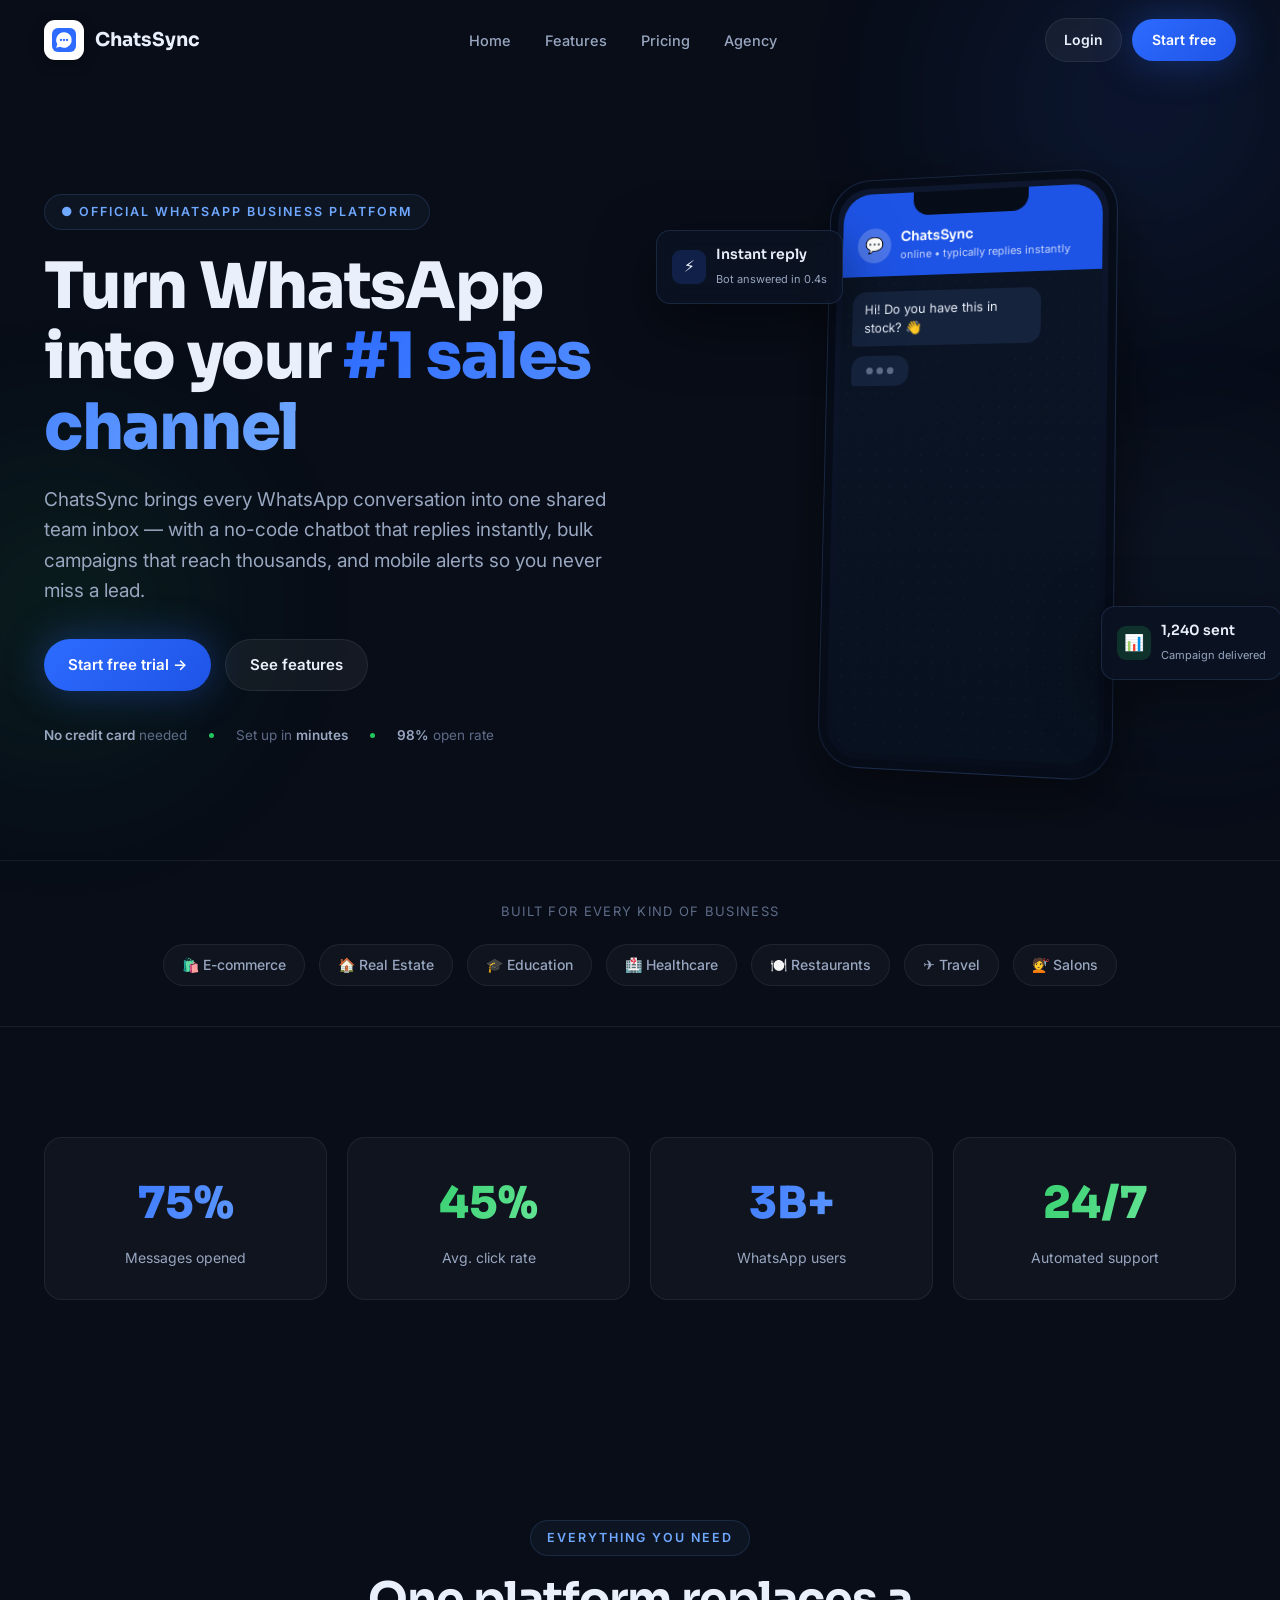
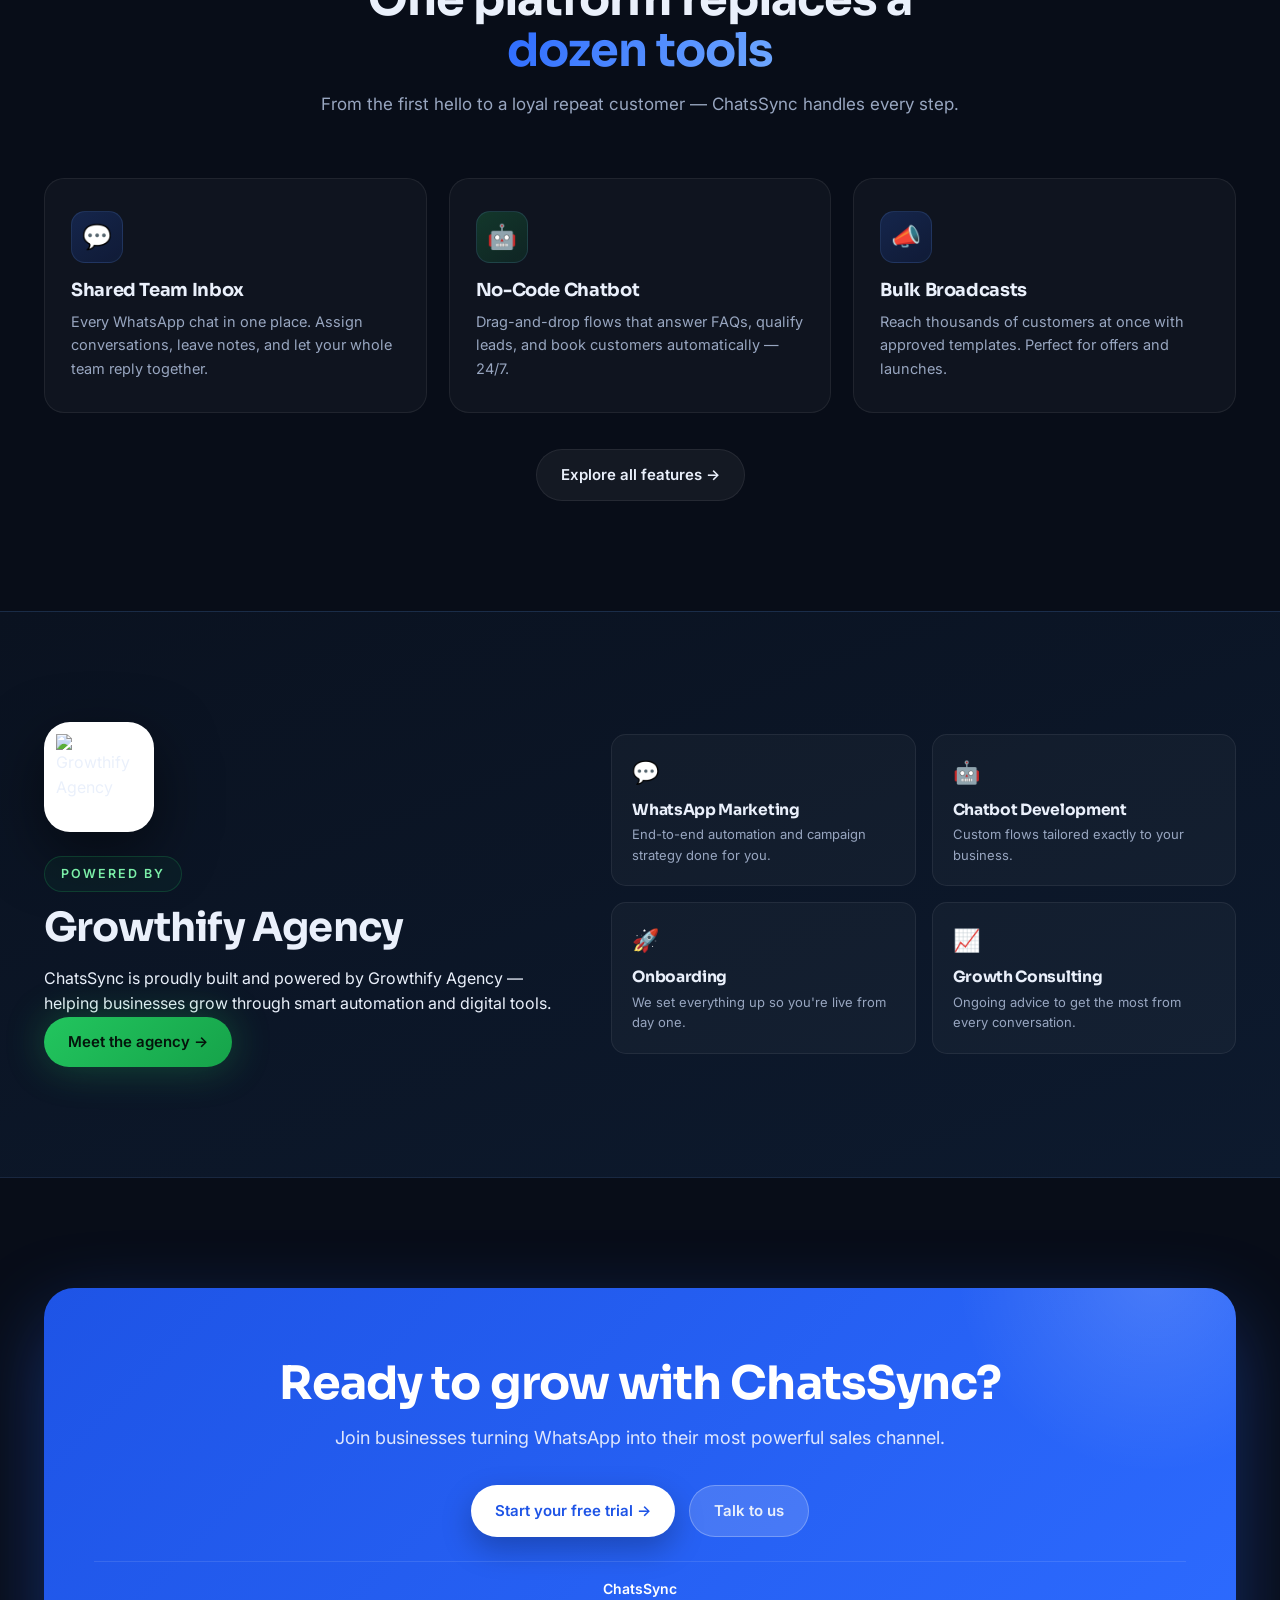
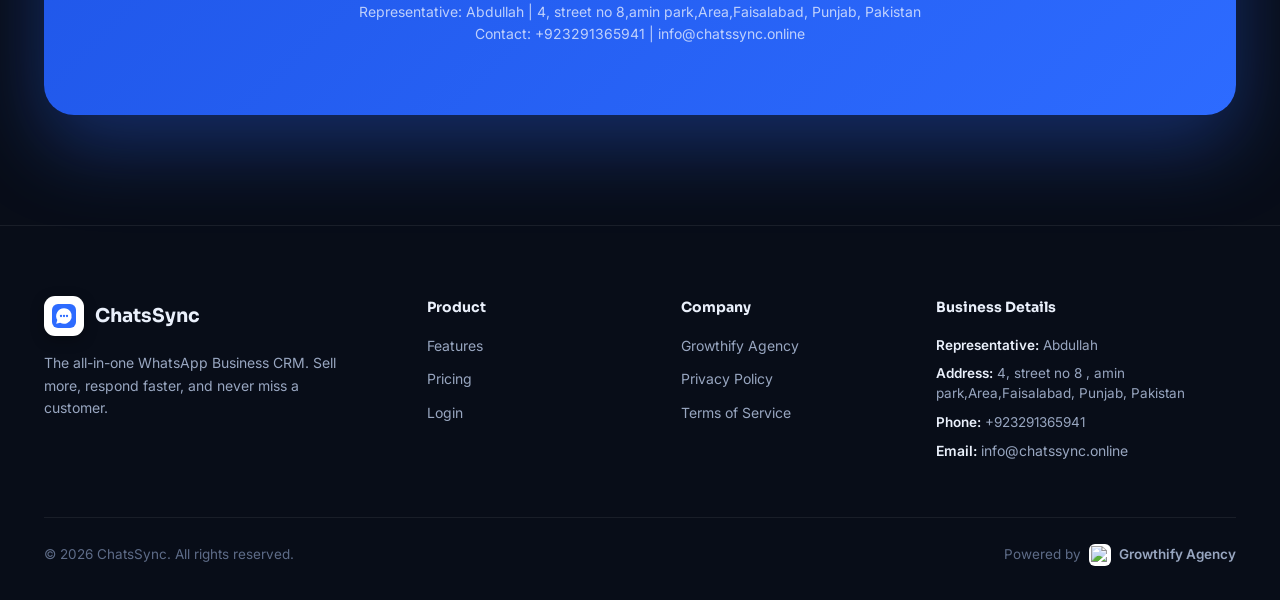
==== commit af49fa1d: "Update index.html" ====
--- a/index.html
+++ b/index.html
@@ -439,9 +439,9 @@
         
         <!-- Meta Verification Details for CTA Box -->
         <div class="cta-footer-info">
-          <strong>ChatsSync by Growthify Agency</strong><br>
-          Representative: Abdullah | Faisalabad, Punjab, Pakistan<br>
-          Contact: [Aapka Business Number] | info@chatssync.online
+          <strong>ChatsSync</strong><br>
+          Representative: Abdullah | 4, street no 8,amin park,Area,Faisalabad, Punjab, Pakistan<br>
+          Contact: +923291365941 | info@chatssync.online
         </div>
 
       </div>
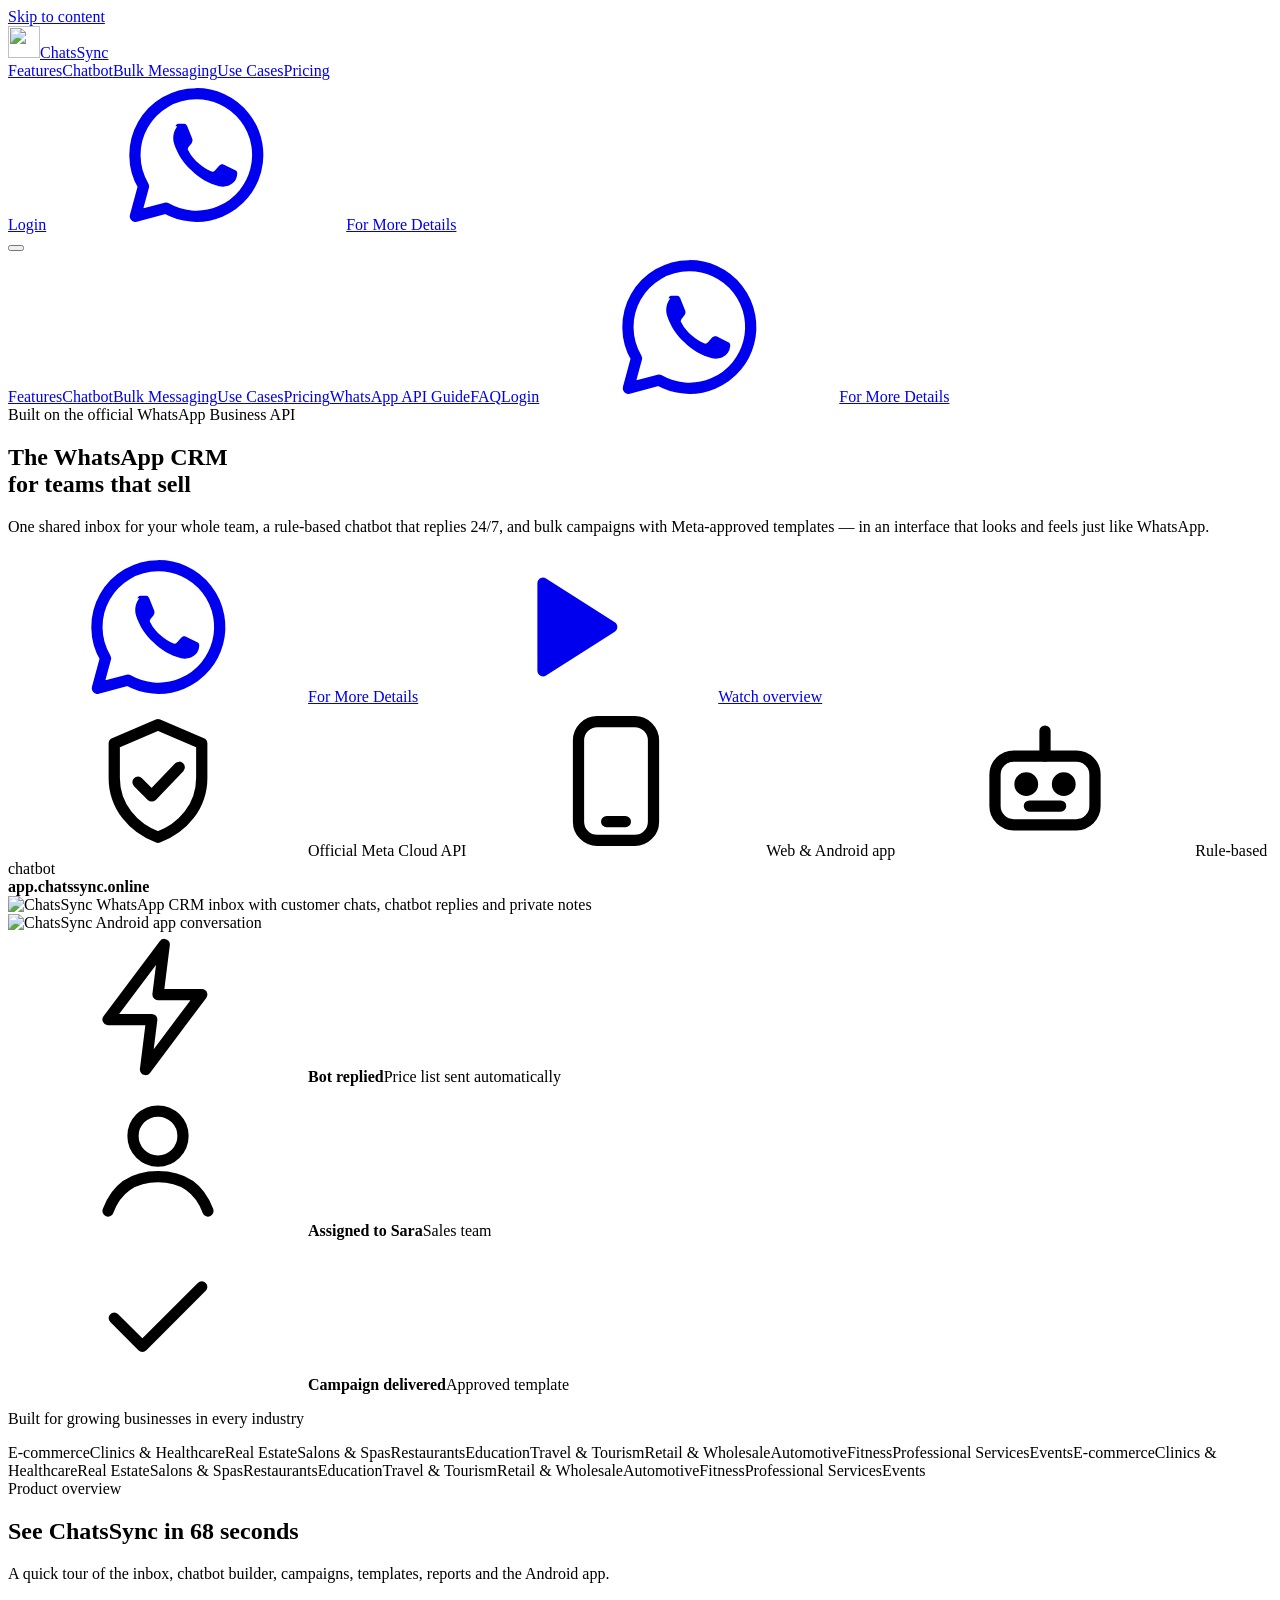
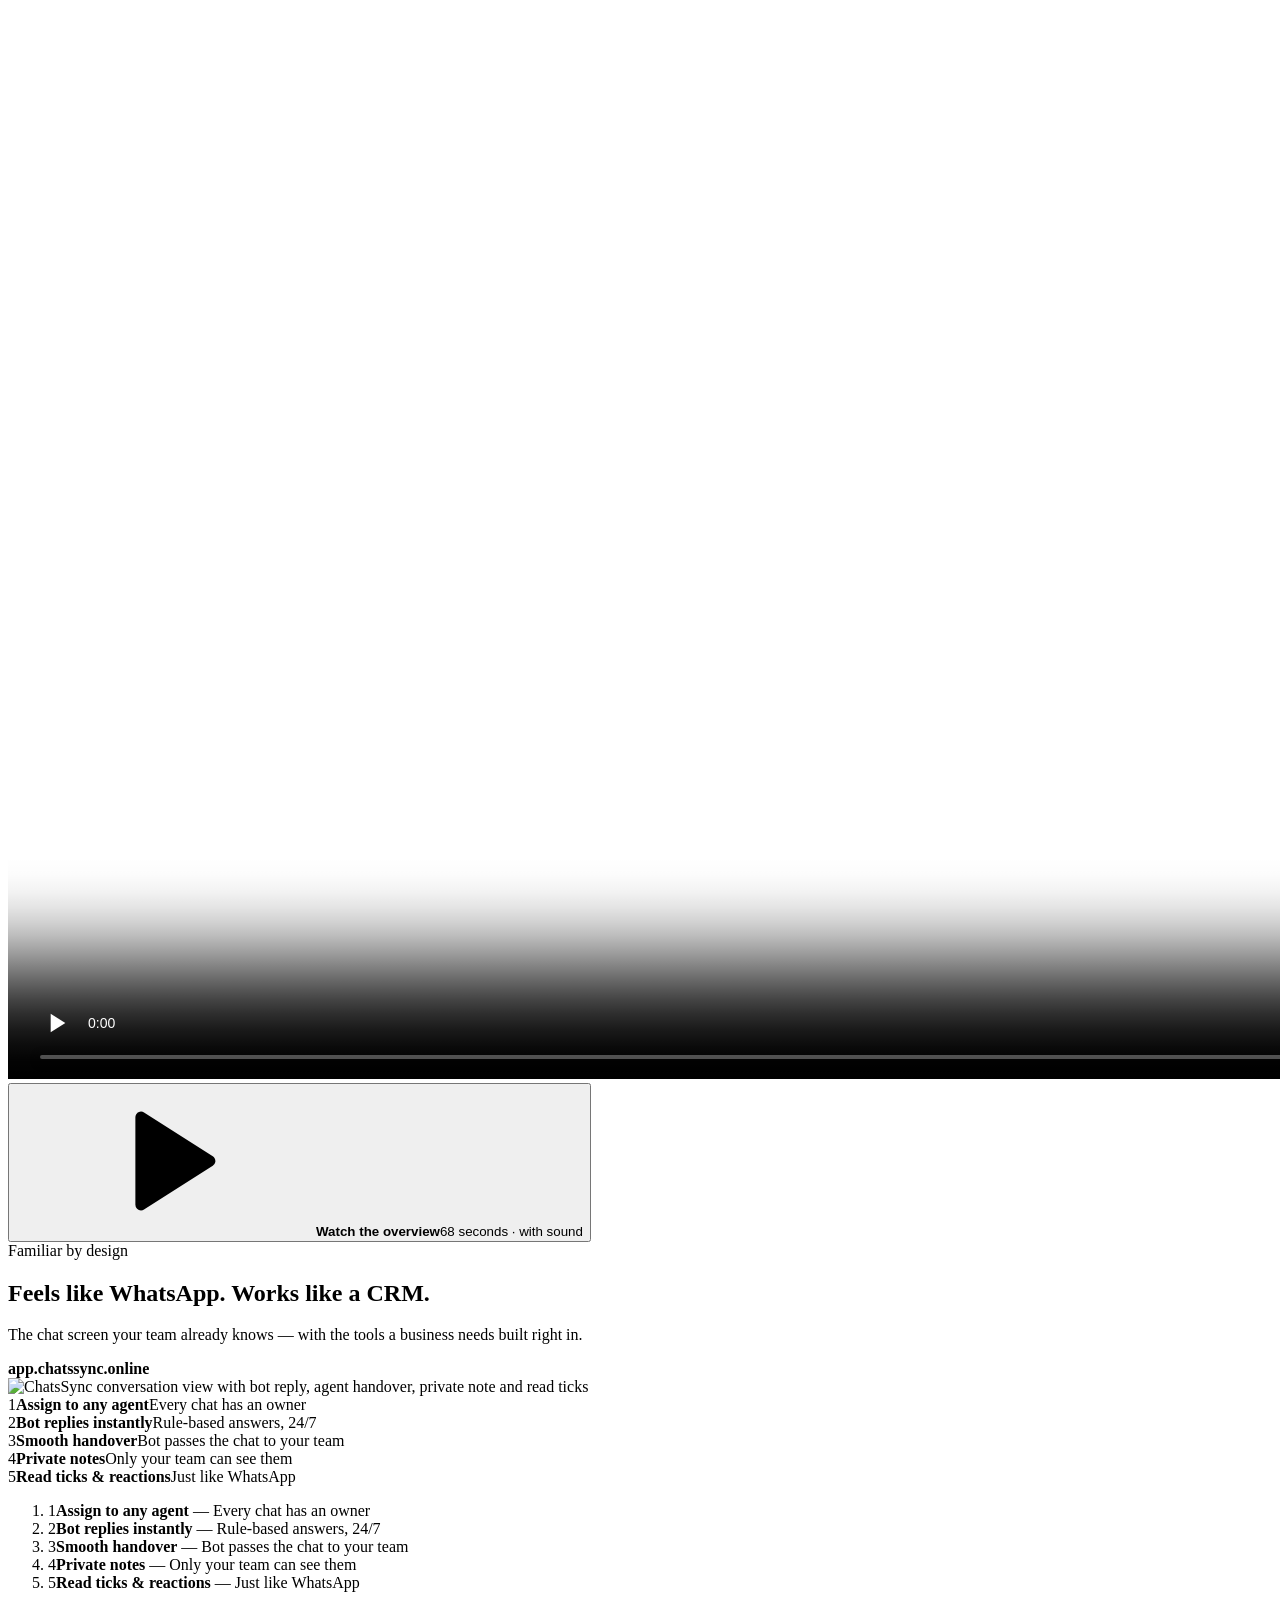
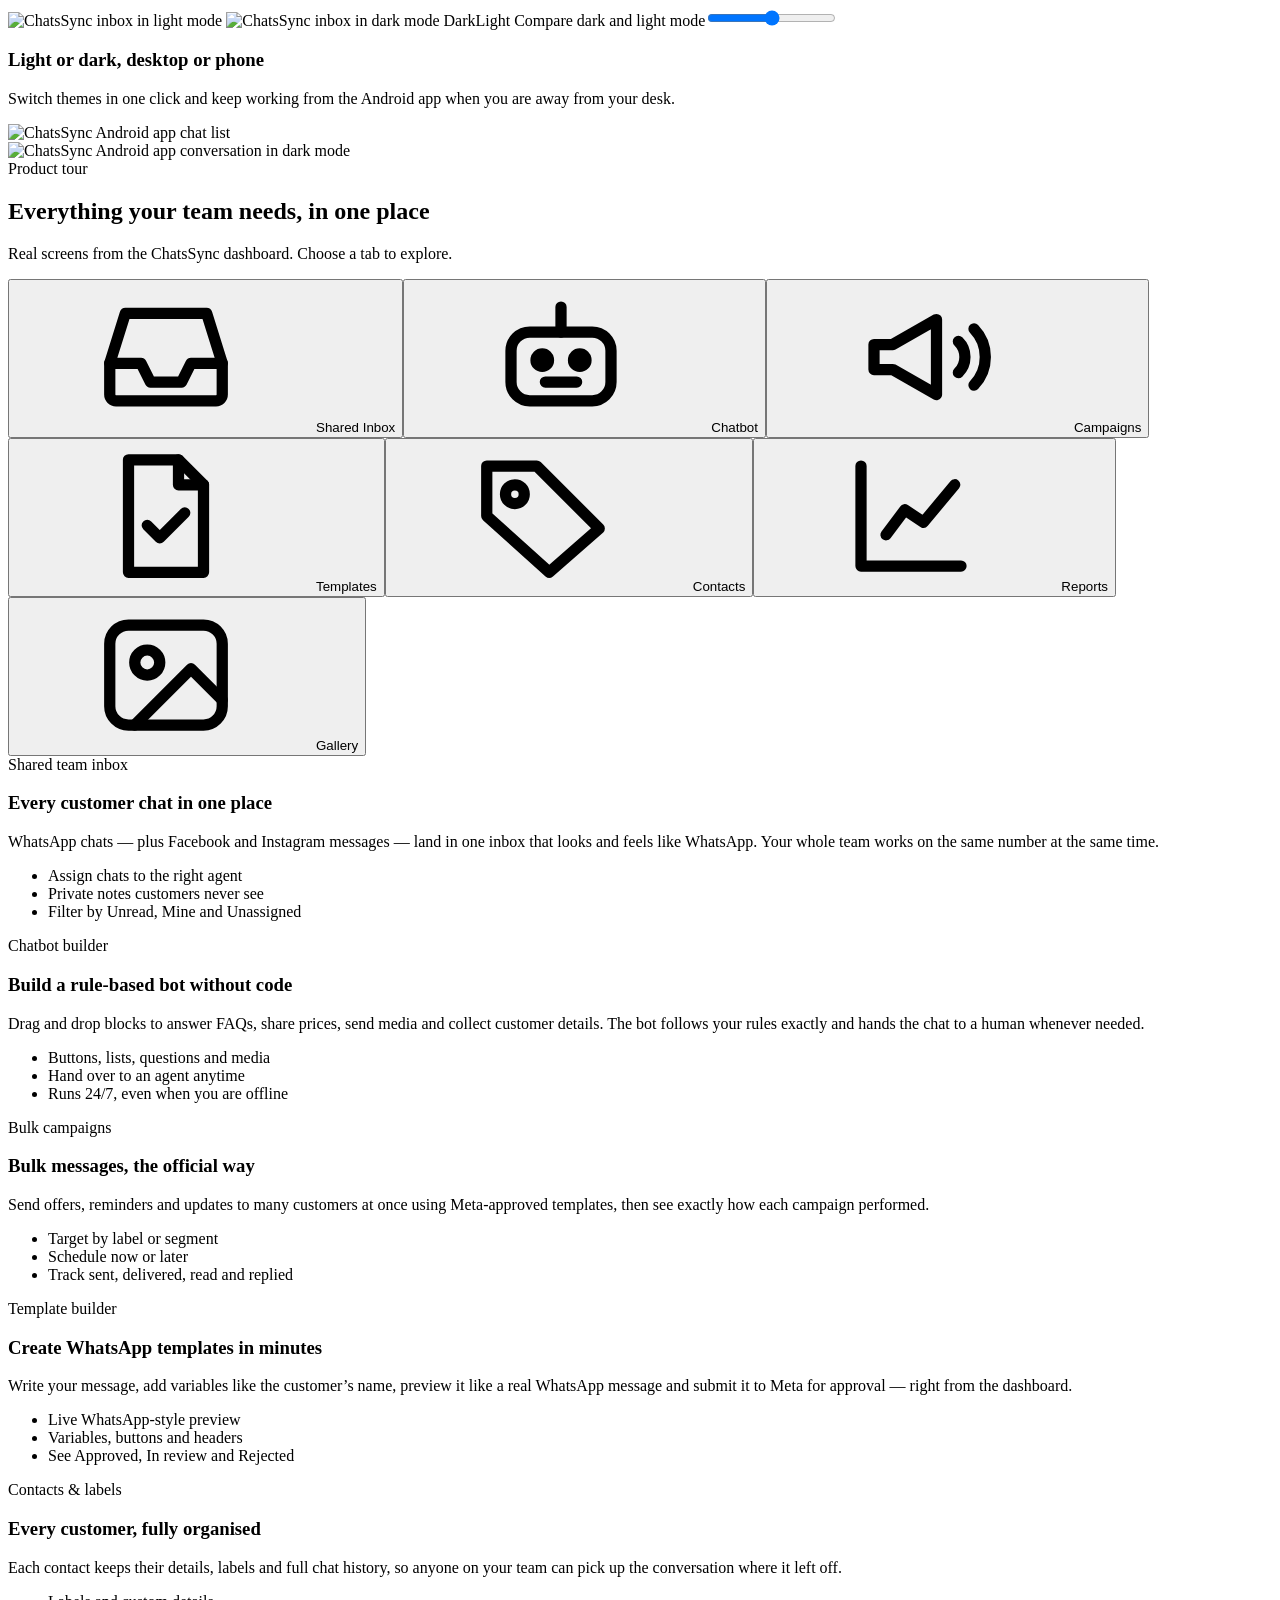
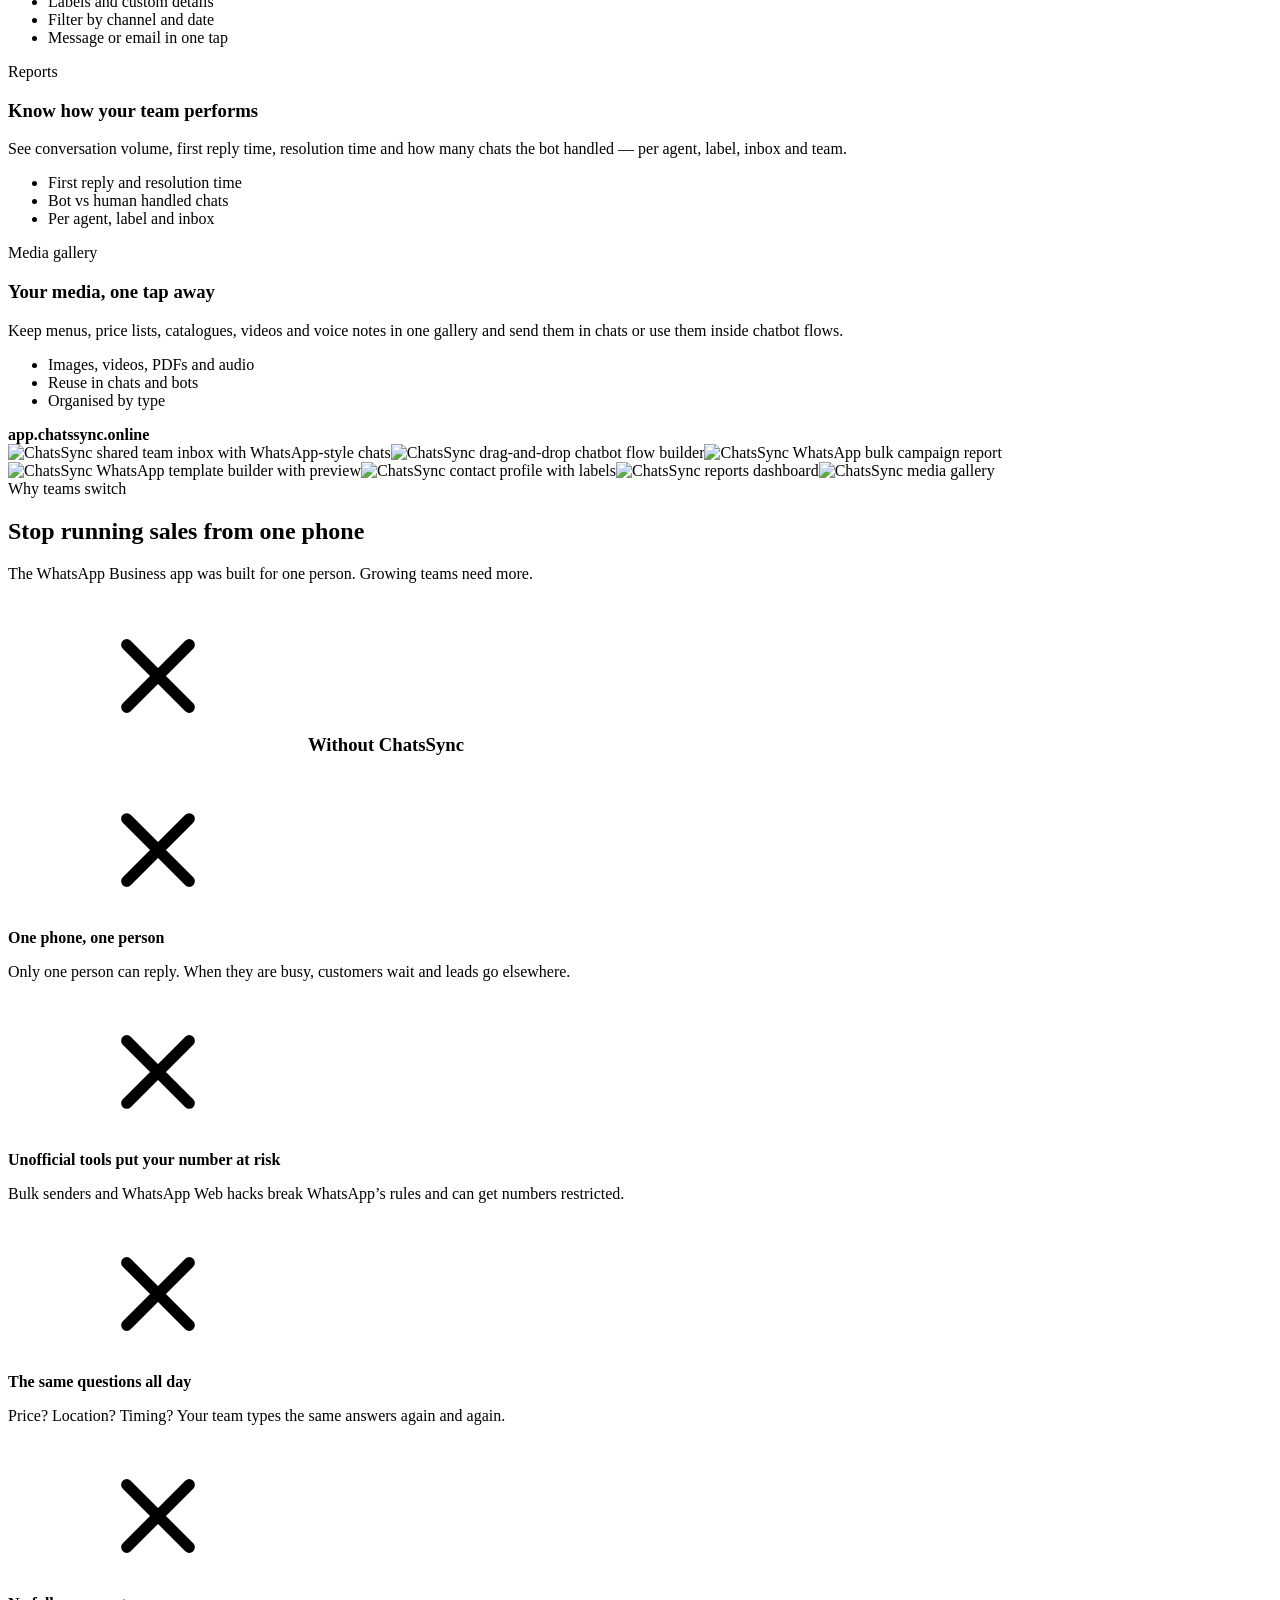
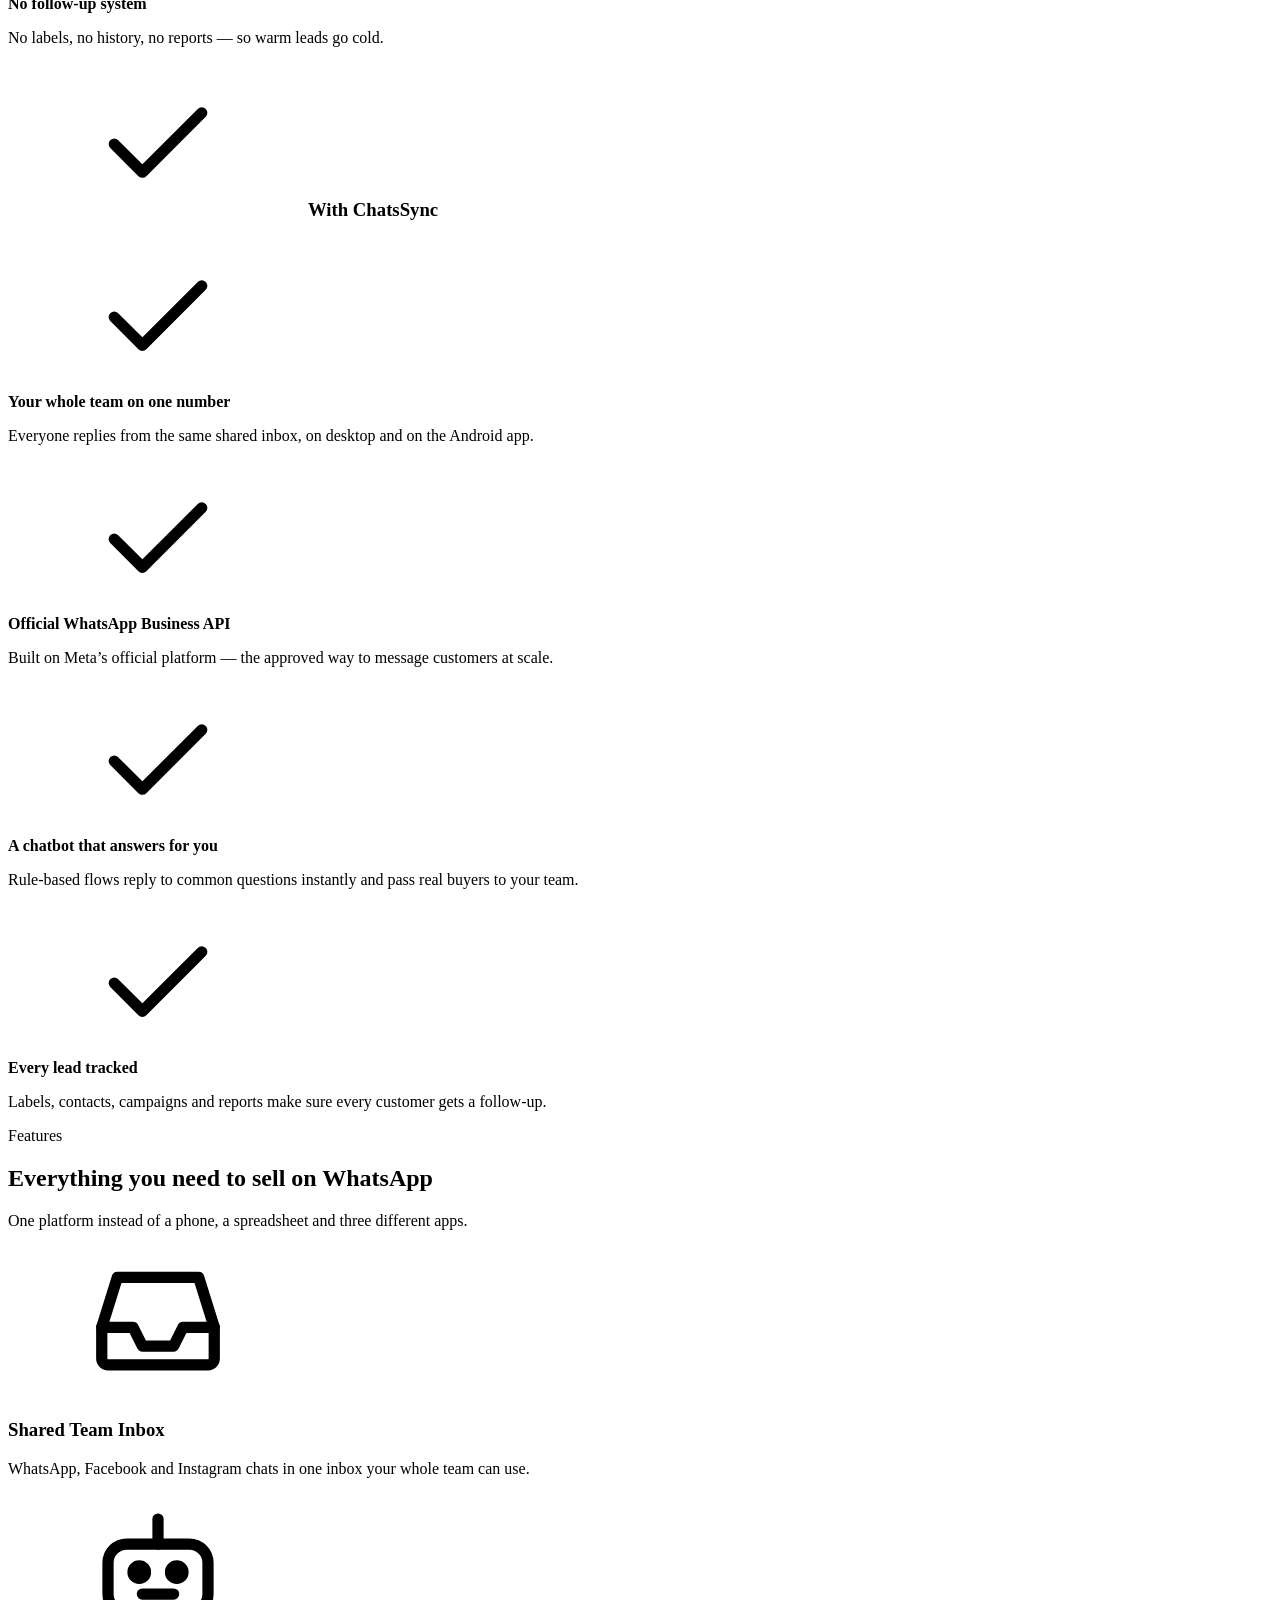
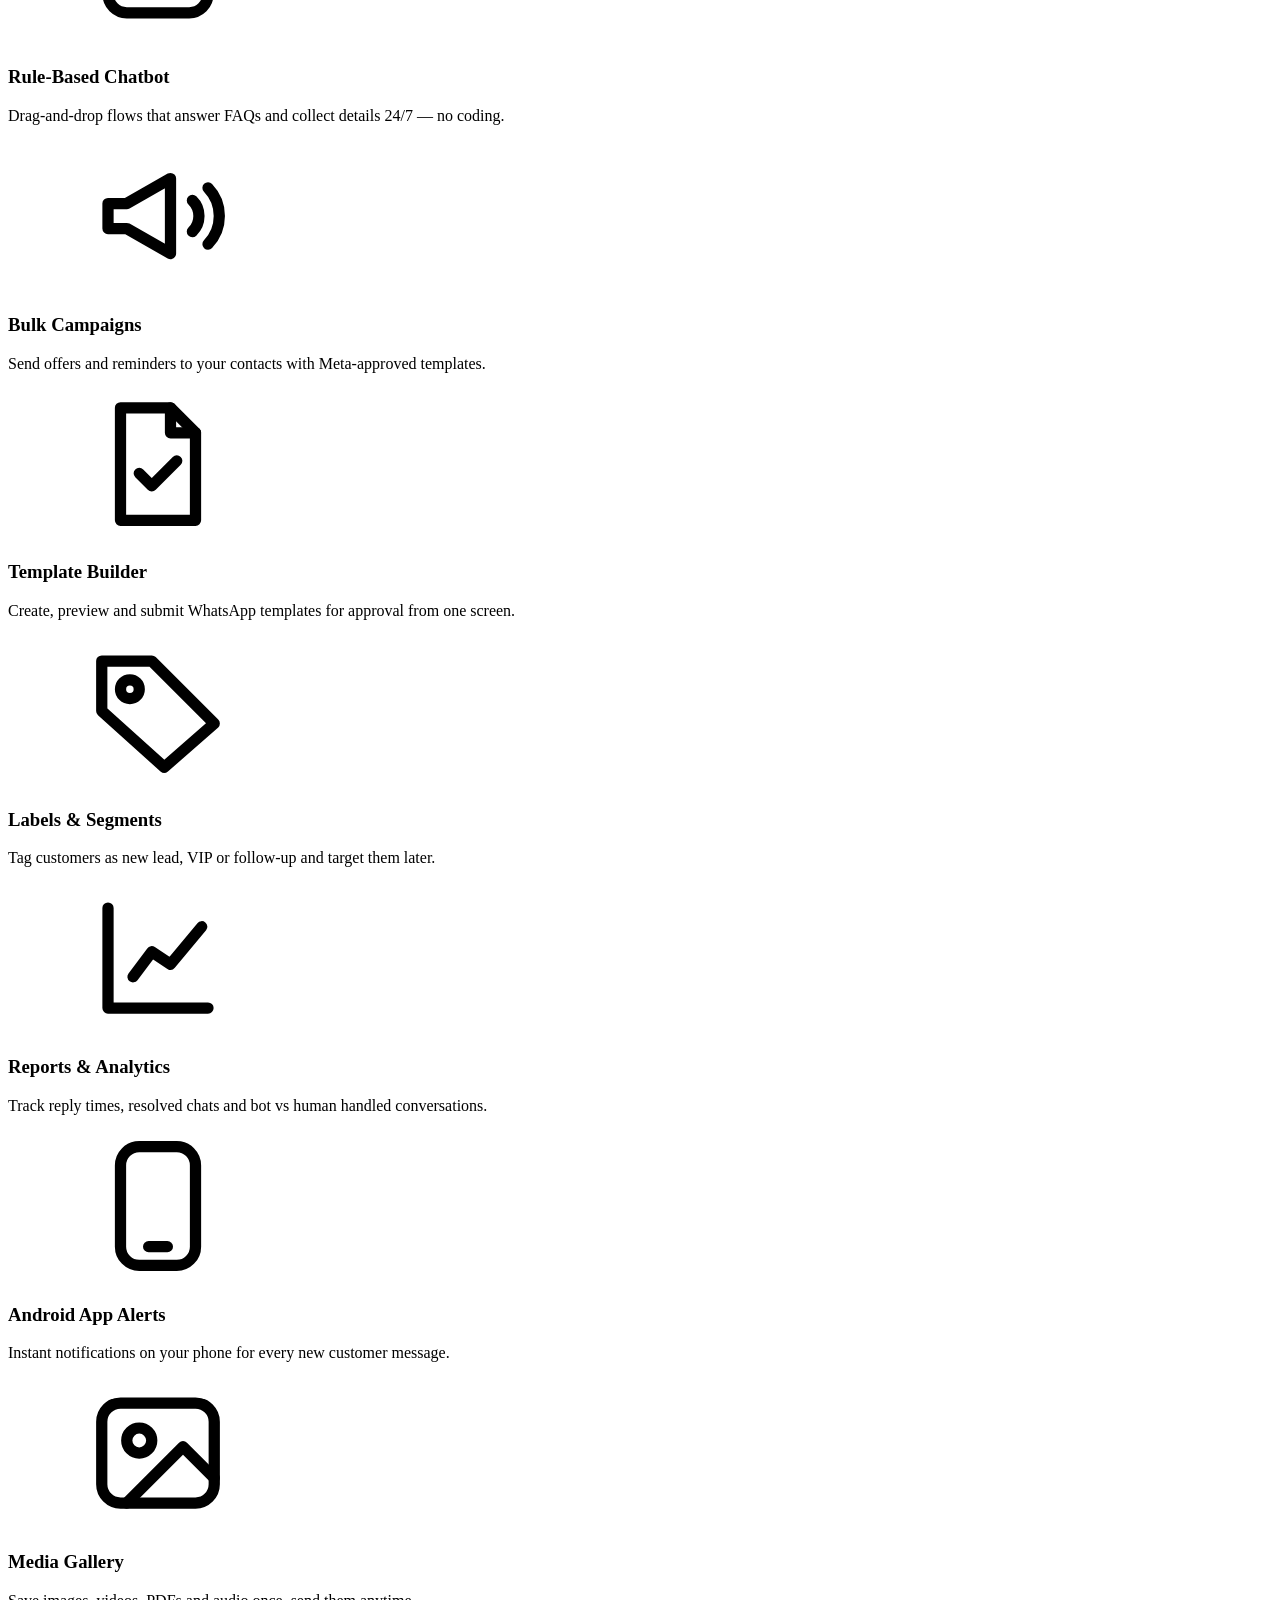
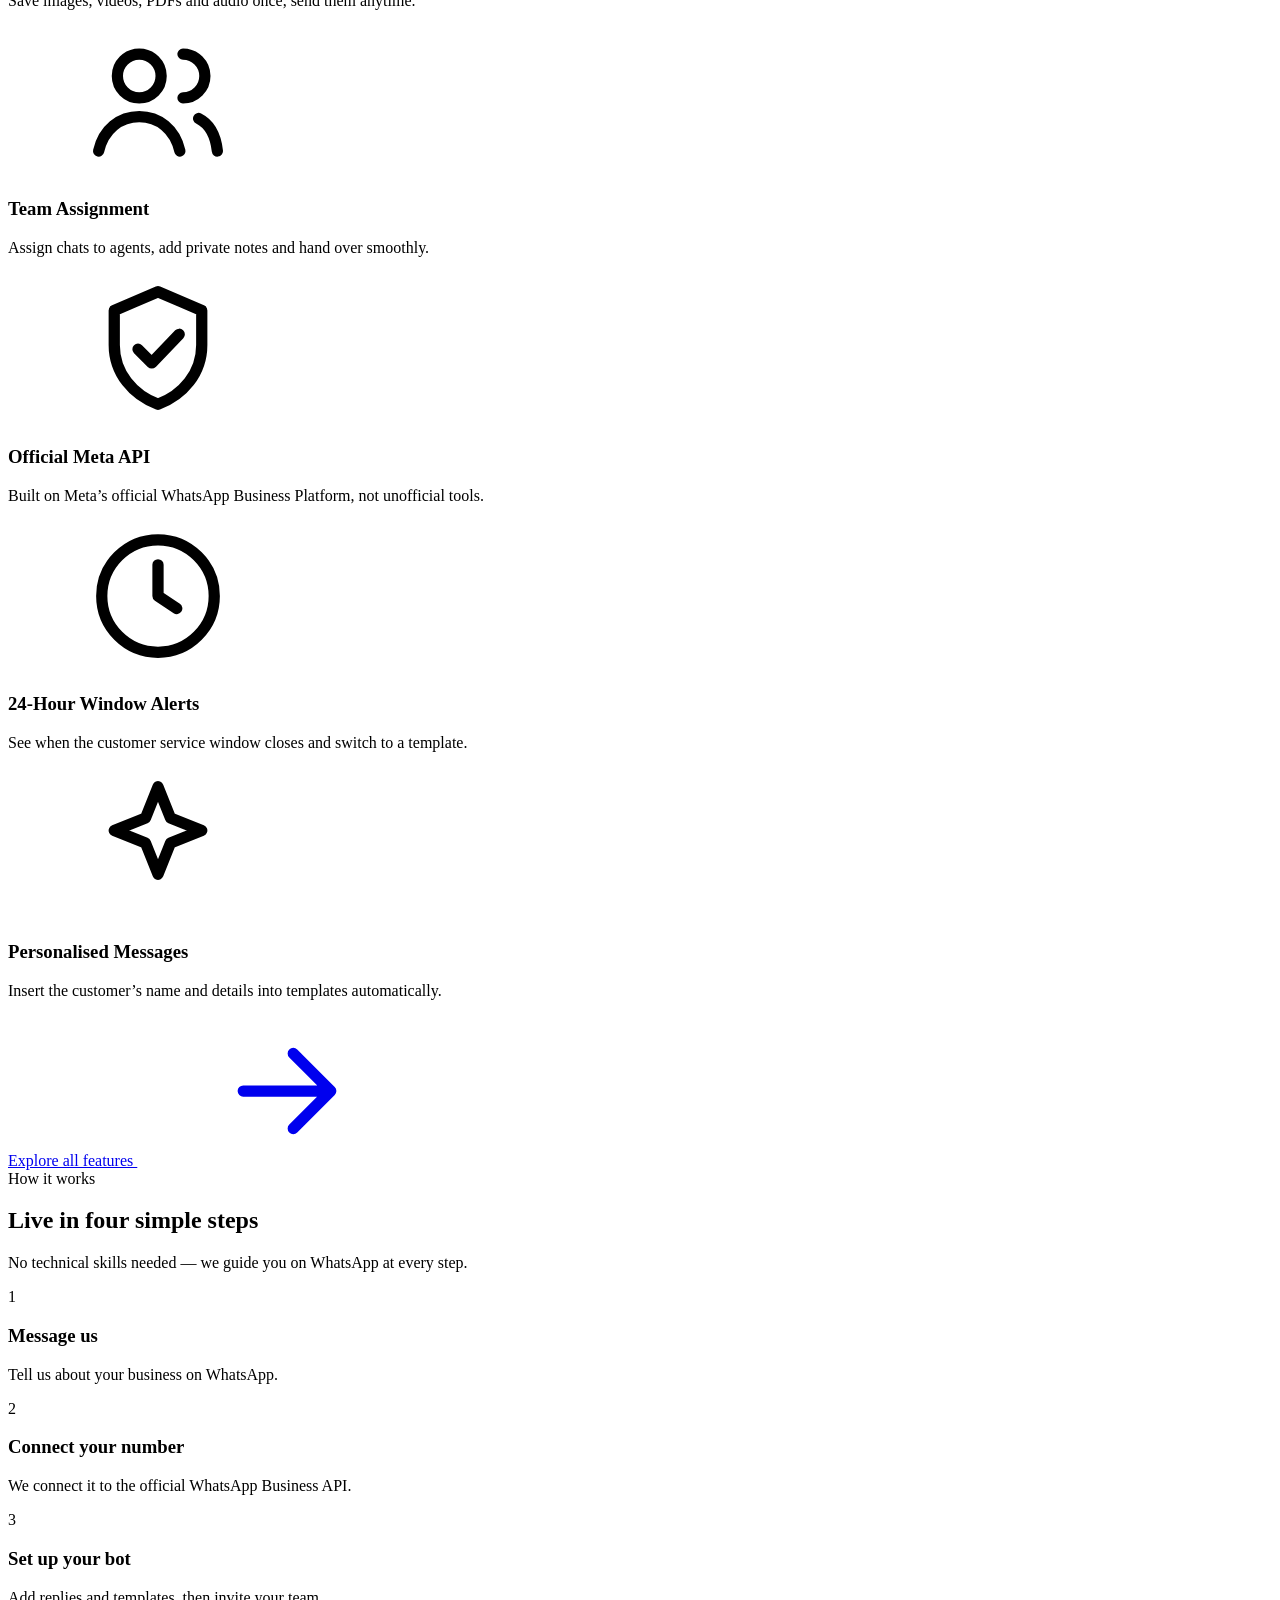
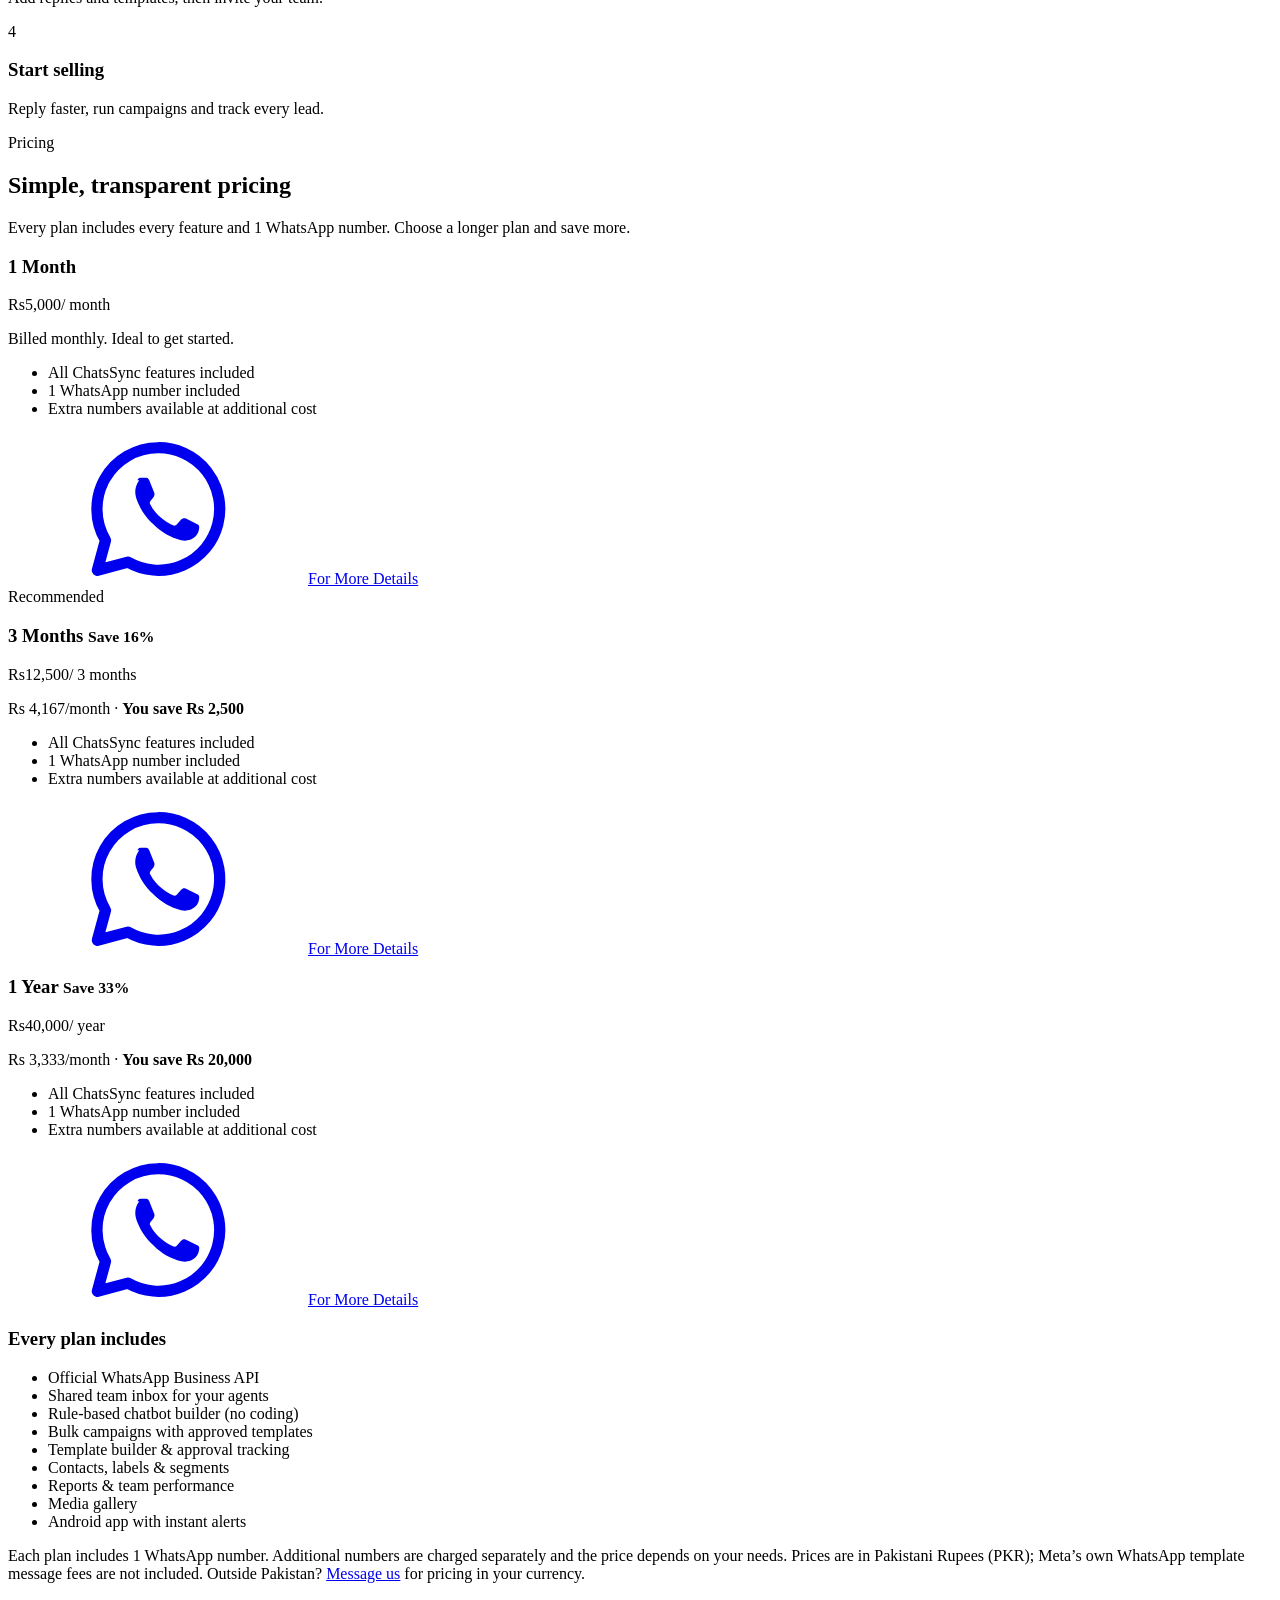
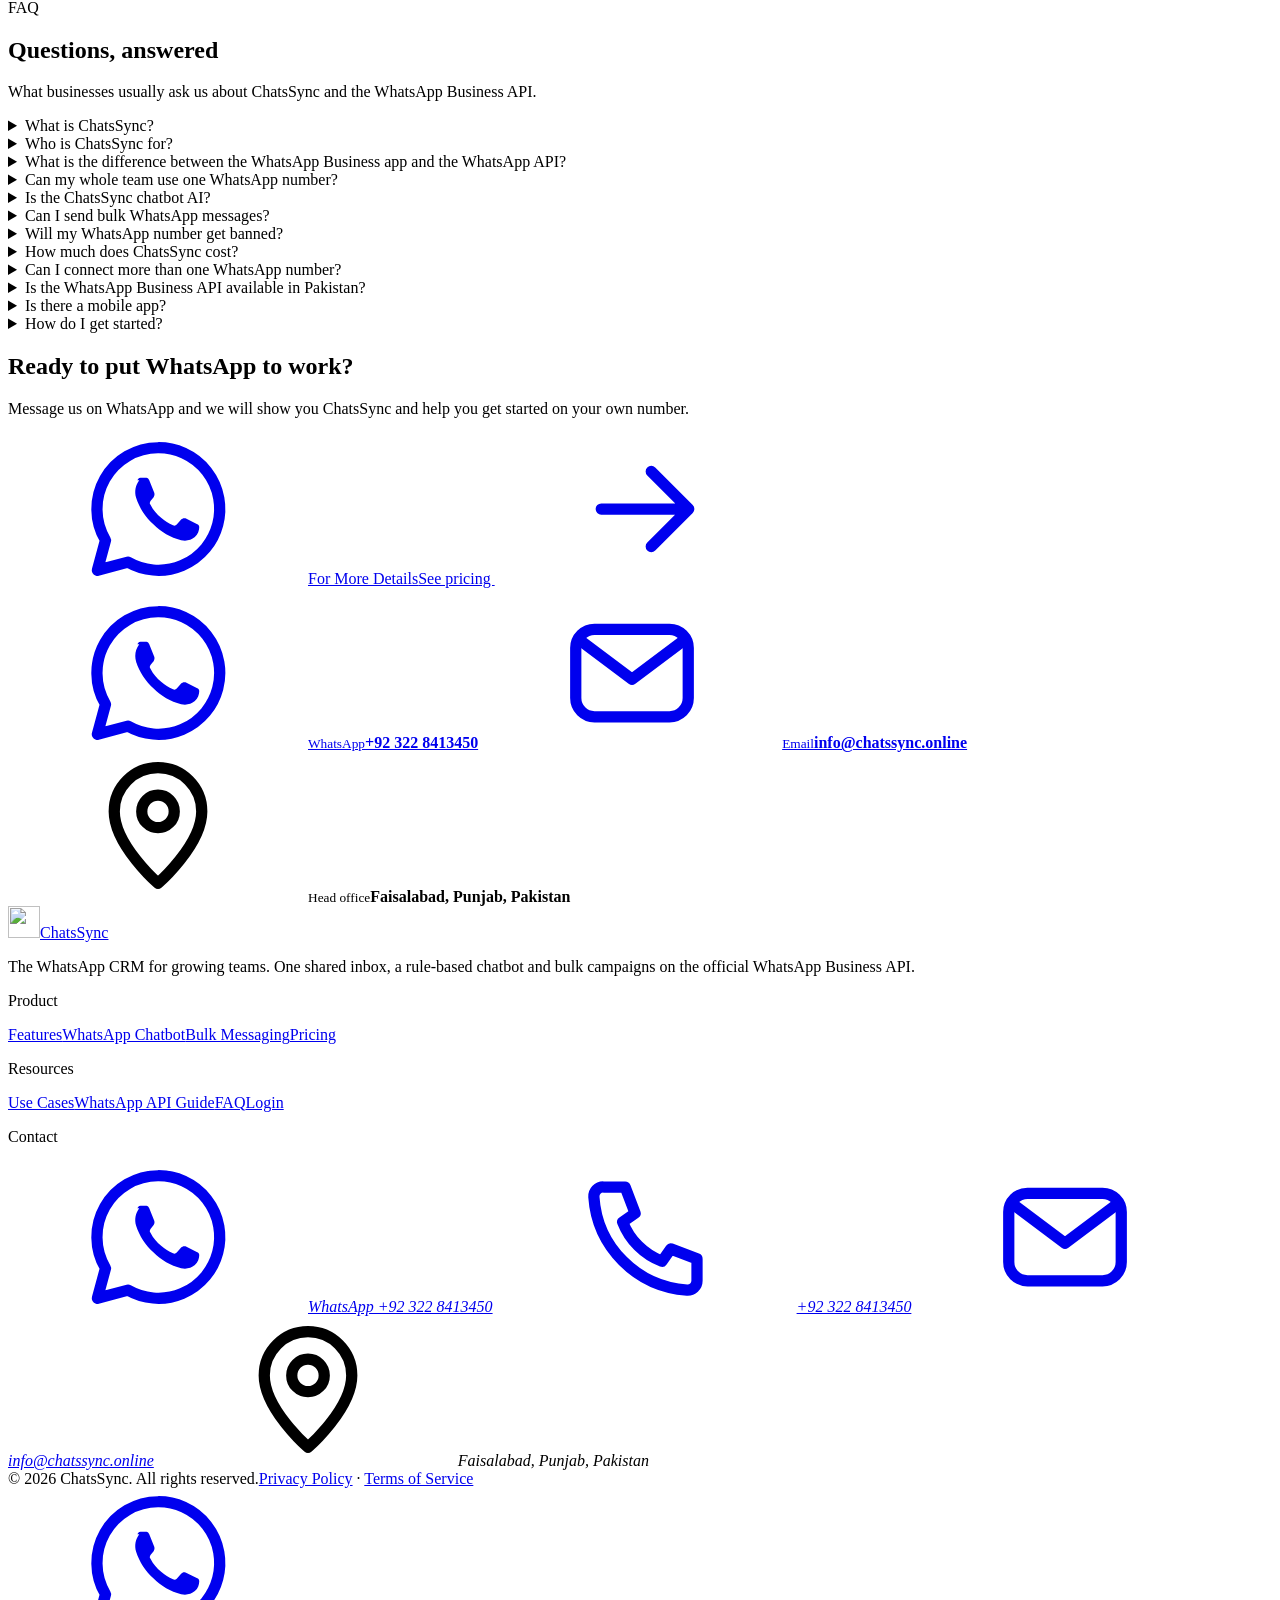
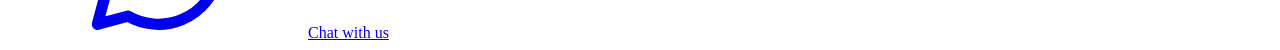
==== commit d26922ea: "New website: root pages, SEO files, icons" ====
--- a/index.html
+++ b/index.html
@@ -1,837 +1,175 @@
-<!DOCTYPE html>
+<!doctype html>
 <html lang="en">
 <head>
-<meta charset="UTF-8" />
-<meta name="viewport" content="width=device-width, initial-scale=1" />
-<title>ChatsSync — Turn WhatsApp Into Your #1 Sales Channel</title>
-<meta name="description" content="ChatsSync is the all-in-one WhatsApp Business CRM. Shared team inbox, no-code chatbot builder, bulk broadcasts, and instant mobile alerts. Powered by Growthify Agency." />
-<meta name="theme-color" content="#0B1220" />
-<link rel="icon" href="data:image/svg+xml,%3Csvg xmlns='http://www.w3.org/2000/svg' viewBox='0 0 32 32'%3E%3Crect width='32' height='32' rx='8' fill='%232D6BFF'/%3E%3Cpath d='M16 5a11 11 0 0 0-9.5 16.5L5 27l5.7-1.5A11 11 0 1 0 16 5z' fill='%23fff'/%3E%3C/svg%3E" />
-<meta property="og:type" content="website" />
-<meta property="og:title" content="ChatsSync — Turn WhatsApp Into Your #1 Sales Channel" />
-<meta property="og:description" content="The all-in-one WhatsApp Business CRM. Powered by Growthify Agency." />
-<meta property="og:url" content="https://chatssync.online" />
-<link rel="preconnect" href="https://fonts.googleapis.com" />
-<link rel="preconnect" href="https://fonts.gstatic.com" crossorigin />
-<link href="https://fonts.googleapis.com/css2?family=Sora:wght@400;500;600;700;800&family=Inter:wght@400;500;600;700&display=swap" rel="stylesheet" />
-<style>
-/* ============ TOKENS: ChatsSync dark-blue + Growthify green ============ */
-:root{
-  --bg:#080D18;             /* deep navy-black */
-  --bg-2:#0B1324;           /* panel */
-  --bg-3:#0F1A30;           /* card */
-  --ink:#EAF0FB;            /* main text */
-  --sub:#98A6C0;            /* secondary */
-  --faint:#5E6C88;          /* faint */
-  --blue:#2D6BFF;           /* ChatsSync primary */
-  --blue-2:#1E54E6;         /* deeper blue */
-  --blue-glow:rgba(45,107,255,.35);
-  --green:#22C55E;          /* Growthify green accent */
-  --green-2:#16A34A;        /* deeper green */
-  --green-glow:rgba(34,197,94,.32);
-  --sky:#6FA8FF;            /* light blue highlight */
-  --line:rgba(111,168,255,.14);
-  --line-2:rgba(255,255,255,.07);
-  --card:rgba(255,255,255,.03);
-  --glass:rgba(11,19,36,.74);
-  --shadow:0 20px 60px rgba(0,0,0,.5);
-  --maxw:1240px;
-  --font:'Inter',system-ui,-apple-system,Segoe UI,Roboto,sans-serif;
-  --display:'Sora',var(--font);
-}
-*{box-sizing:border-box;margin:0;padding:0}
-html{scroll-behavior:smooth}
-html,body{overflow-x:hidden;max-width:100%}
-body{font-family:var(--font);background:var(--bg);color:var(--ink);line-height:1.6;-webkit-font-smoothing:antialiased}
-a{color:inherit;text-decoration:none}
-h1,h2,h3,h4{font-family:var(--display);font-weight:700;line-height:1.1;letter-spacing:-.02em}
-.wrap{max-width:var(--maxw);margin:0 auto;padding:0 24px}
-.btn{display:inline-flex;align-items:center;gap:8px;font-family:var(--font);font-weight:600;font-size:15px;padding:13px 24px;border-radius:100px;cursor:pointer;border:none;transition:transform .2s,box-shadow .2s,background .2s}
-.btn-primary{background:linear-gradient(135deg,var(--blue),var(--blue-2));color:#fff;box-shadow:0 0 40px var(--blue-glow)}
-.btn-primary:hover{transform:translateY(-2px);box-shadow:0 0 55px var(--blue-glow)}
-.btn-green{background:linear-gradient(135deg,var(--green),var(--green-2));color:#04140b;box-shadow:0 0 40px var(--green-glow)}
-.btn-green:hover{transform:translateY(-2px);box-shadow:0 0 55px var(--green-glow)}
-.btn-ghost{background:rgba(255,255,255,.05);color:var(--ink);border:1px solid var(--line-2)}
-.btn-ghost:hover{background:rgba(255,255,255,.1);transform:translateY(-2px)}
-.eyebrow{display:inline-flex;align-items:center;gap:8px;font-size:12.5px;font-weight:600;letter-spacing:.16em;text-transform:uppercase;color:var(--sky);padding:7px 16px;border:1px solid var(--line);border-radius:100px;background:rgba(111,168,255,.05)}
-.eyebrow.green{color:#7BEFA8;border-color:rgba(34,197,94,.2);background:rgba(34,197,94,.05)}
-.section{padding:110px 0;position:relative}
-.sec-head{max-width:660px;margin:0 auto 60px;text-align:center}
-.sec-head h2{font-size:clamp(30px,4.5vw,46px);margin:18px 0 16px}
-.sec-head p{color:var(--sub);font-size:17px}
-.grad-blue{background:linear-gradient(120deg,var(--blue),var(--sky));-webkit-background-clip:text;background-clip:text;-webkit-text-fill-color:transparent}
-.grad-green{background:linear-gradient(120deg,var(--green),#7BEFA8);-webkit-background-clip:text;background-clip:text;-webkit-text-fill-color:transparent}
-
-.reveal{opacity:0;transform:translateY(30px);transition:opacity .7s cubic-bezier(.2,.7,.2,1),transform .7s cubic-bezier(.2,.7,.2,1)}
-.reveal.in{opacity:1;transform:none}
-@media (prefers-reduced-motion:reduce){.reveal{opacity:1;transform:none;transition:none}}
-
-/* ORBS */
-.orb{position:fixed;border-radius:50%;filter:blur(90px);opacity:.45;z-index:0;pointer-events:none;animation:float 18s ease-in-out infinite}
-.orb-1{width:520px;height:520px;background:radial-gradient(circle,var(--blue-glow),transparent 70%);top:-160px;right:-120px}
-.orb-2{width:440px;height:440px;background:radial-gradient(circle,var(--green-glow),transparent 70%);bottom:8%;left:-160px;animation-delay:-6s}
-.orb-3{width:360px;height:360px;background:radial-gradient(circle,rgba(111,168,255,.25),transparent 70%);top:45%;right:-100px;animation-delay:-12s}
-@keyframes float{0%,100%{transform:translate(0,0)}33%{transform:translate(30px,-40px)}66%{transform:translate(-20px,25px)}}
-
-/* NAV */
-.nav{position:fixed;top:0;left:0;right:0;z-index:100;transition:background .3s,border-color .3s,padding .3s;padding:18px 0;border-bottom:1px solid transparent}
-.nav.scrolled{background:rgba(8,13,24,.85);backdrop-filter:blur(16px);border-bottom:1px solid var(--line-2);padding:12px 0}
-.nav-in{display:flex;align-items:center;justify-content:space-between}
-.brand{display:flex;align-items:center;gap:11px;font-family:var(--display);font-weight:700;font-size:19px;cursor:pointer}
-.brand-mark{width:40px;height:40px;border-radius:11px;background:#fff;display:grid;place-items:center;box-shadow:0 4px 14px rgba(0,0,0,.3);overflow:hidden;flex-shrink:0}
-.brand-mark img{width:100%;height:100%;object-fit:contain;padding:3px}
-.brand-mark svg{width:24px;height:24px}
-.nav-links{display:flex;align-items:center;gap:34px}
-.nav-links a{font-size:14.5px;color:var(--sub);font-weight:500;transition:color .2s;position:relative;cursor:pointer;background:none;border:none;font-family:var(--font)}
-.nav-links a:hover{color:var(--ink)}
-.nav-links a::after{content:"";position:absolute;left:0;bottom:-6px;width:0;height:2px;background:var(--blue);transition:width .25s}
-.nav-links a:hover::after{width:100%}
-.nav-cta{display:flex;gap:10px;align-items:center}
-.burger{display:none;flex-direction:column;gap:5px;background:none;border:none;cursor:pointer;padding:8px}
-.burger span{width:24px;height:2px;background:var(--ink);border-radius:2px;transition:.3s}
-.mobile-menu{display:none;position:fixed;inset:0;z-index:99;background:rgba(8,13,24,.97);backdrop-filter:blur(16px);flex-direction:column;align-items:center;justify-content:center;gap:28px}
-.mobile-menu.open{display:flex}
-.mobile-menu a{font-family:var(--display);font-size:24px;font-weight:600;color:var(--ink);cursor:pointer}
-
-/* PAGE ROUTING */
-.page{display:none;animation:pageIn .5s cubic-bezier(.2,.7,.2,1)}
-.page.active{display:block}
-@keyframes pageIn{from{opacity:0;transform:translateY(16px)}to{opacity:1;transform:none}}
-
-/* HERO */
-.hero{position:relative;z-index:1;padding:170px 0 90px;overflow:hidden}
-.hero-grid{display:grid;grid-template-columns:1.05fr .95fr;gap:56px;align-items:center}
-.hero h1{font-size:clamp(38px,5.6vw,64px);font-weight:800;margin:22px 0}
-.hero .lede{font-size:19px;color:var(--sub);max-width:52ch;margin-bottom:32px}
-.hero-cta{display:flex;gap:14px;flex-wrap:wrap;margin-bottom:34px}
-.hero-trust{display:flex;align-items:center;gap:22px;flex-wrap:wrap;color:var(--faint);font-size:13.5px}
-.hero-trust .dot{width:5px;height:5px;border-radius:50%;background:var(--green)}
-.hero-trust b{color:var(--sub);font-weight:600}
-
-.phone-wrap{position:relative;display:flex;justify-content:center;perspective:1400px}
-.phone{width:300px;height:600px;background:linear-gradient(160deg,#0e1830,#070d1a);border-radius:42px;border:1px solid var(--line);box-shadow:var(--shadow),inset 0 0 0 8px #060c18;padding:14px;position:relative;transform:rotateY(-14deg) rotateX(4deg);animation:phoneFloat 6s ease-in-out infinite}
-@keyframes phoneFloat{0%,100%{transform:rotateY(-14deg) rotateX(4deg) translateY(0)}50%{transform:rotateY(-11deg) rotateX(3deg) translateY(-14px)}}
-.phone-notch{position:absolute;top:14px;left:50%;transform:translateX(-50%);width:120px;height:24px;background:#060c18;border-radius:0 0 16px 16px;z-index:3}
-.phone-screen{width:100%;height:100%;background:linear-gradient(180deg,#0b1526,#08111f);border-radius:30px;overflow:hidden;display:flex;flex-direction:column}
-.chat-top{background:var(--blue-2);padding:34px 16px 12px;display:flex;align-items:center;gap:10px}
-.chat-av{width:36px;height:36px;border-radius:50%;background:rgba(255,255,255,.2);display:grid;place-items:center;font-size:16px}
-.chat-top .nm{font-family:var(--display);font-weight:600;font-size:14px;color:#fff}
-.chat-top .st{font-size:11px;color:rgba(255,255,255,.75)}
-.chat-body{flex:1;padding:16px 12px;display:flex;flex-direction:column;gap:10px;background-image:radial-gradient(rgba(255,255,255,.02) 1px,transparent 1px);background-size:16px 16px;overflow:hidden}
-.bub{max-width:80%;padding:9px 13px;border-radius:14px;font-size:13px;line-height:1.45;opacity:0;transform:translateY(10px);animation:bubIn .5s forwards}
-.bub-in{align-self:flex-start;background:#15233d;color:var(--ink);border-bottom-left-radius:4px}
-.bub-out{align-self:flex-end;background:var(--green-2);color:#04140b;border-bottom-right-radius:4px}
-@keyframes bubIn{to{opacity:1;transform:none}}
-.typing{align-self:flex-start;background:#15233d;padding:12px 16px;border-radius:14px;border-bottom-left-radius:4px;display:flex;gap:4px}
-.typing span{width:7px;height:7px;border-radius:50%;background:var(--faint);animation:blink 1.2s infinite}
-.typing span:nth-child(2){animation-delay:.2s}.typing span:nth-child(3){animation-delay:.4s}
-@keyframes blink{0%,60%,100%{opacity:.3}30%{opacity:1}}
-.float-badge{position:absolute;background:var(--glass);backdrop-filter:blur(12px);border:1px solid var(--line);border-radius:14px;padding:12px 15px;box-shadow:var(--shadow);display:flex;align-items:center;gap:10px;z-index:4}
-.float-badge .ic{width:34px;height:34px;border-radius:9px;display:grid;place-items:center;font-size:16px}
-.float-badge.blue .ic{background:rgba(45,107,255,.18)}
-.float-badge.green .ic{background:rgba(34,197,94,.18)}
-.float-badge .tx b{display:block;font-family:var(--display);font-size:14px;font-weight:600}
-.float-badge .tx span{font-size:11px;color:var(--sub)}
-.fb-1{top:60px;left:-40px;animation:float 7s ease-in-out infinite}
-.fb-2{bottom:90px;right:-46px;animation:float 8s ease-in-out infinite;animation-delay:-3s}
-
-/* STRIP */
-.strip{padding:40px 0;border-top:1px solid var(--line-2);border-bottom:1px solid var(--line-2);position:relative;z-index:1}
-.strip p{text-align:center;color:var(--faint);font-size:13px;letter-spacing:.1em;text-transform:uppercase;margin-bottom:22px}
-.strip-row{display:flex;justify-content:center;flex-wrap:wrap;gap:14px}
-.pill{padding:9px 18px;border:1px solid var(--line-2);border-radius:100px;color:var(--sub);font-size:14px;font-weight:500;background:var(--card)}
-
-/* STATS */
-.stats-grid{display:grid;grid-template-columns:repeat(4,1fr);gap:20px}
-.stat{background:var(--card);border:1px solid var(--line-2);border-radius:18px;padding:30px 24px;text-align:center;transition:transform .3s,border-color .3s}
-.stat:hover{transform:translateY(-6px);border-color:var(--line)}
-.stat .n{font-family:var(--display);font-weight:800;font-size:44px;background:linear-gradient(120deg,var(--blue),var(--sky));-webkit-background-clip:text;background-clip:text;-webkit-text-fill-color:transparent}
-.stat:nth-child(even) .n{background:linear-gradient(120deg,var(--green),#7BEFA8);-webkit-background-clip:text;background-clip:text;-webkit-text-fill-color:transparent}
-.stat .l{color:var(--sub);font-size:14px;margin-top:8px}
-
-/* FEATURES */
-.feat-grid{display:grid;grid-template-columns:repeat(3,1fr);gap:22px}
-.feat-card{background:var(--card);border:1px solid var(--line-2);border-radius:20px;padding:32px 26px;transition:transform .3s,border-color .3s,background .3s;position:relative;overflow:hidden}
-.feat-card::before{content:"";position:absolute;inset:0;background:radial-gradient(400px circle at var(--mx,50%) var(--my,0%),rgba(45,107,255,.09),transparent 60%);opacity:0;transition:opacity .3s}
-.feat-card:hover{transform:translateY(-6px);border-color:var(--line);background:rgba(255,255,255,.05)}
-.feat-card:hover::before{opacity:1}
-.feat-ic{width:52px;height:52px;border-radius:14px;background:linear-gradient(145deg,rgba(45,107,255,.2),rgba(30,84,230,.12));border:1px solid var(--line);display:grid;place-items:center;font-size:24px;margin-bottom:18px}
-.feat-card:nth-child(3n+2) .feat-ic{background:linear-gradient(145deg,rgba(34,197,94,.2),rgba(22,163,74,.12))}
-.feat-card h3{font-size:18px;margin-bottom:9px}
-.feat-card p{color:var(--sub);font-size:14.5px}
-
-/* HOW */
-.how{background:linear-gradient(180deg,transparent,rgba(45,107,255,.05),transparent)}
-.steps{display:grid;grid-template-columns:repeat(4,1fr);gap:24px}
-.step{position:relative;padding-top:20px}
-.step .num{font-family:var(--display);font-weight:800;font-size:15px;color:#fff;width:44px;height:44px;border-radius:50%;background:linear-gradient(135deg,var(--blue),var(--blue-2));display:grid;place-items:center;margin-bottom:18px;box-shadow:0 0 30px var(--blue-glow)}
-.step:nth-child(even) .num{background:linear-gradient(135deg,var(--green),var(--green-2));color:#04140b;box-shadow:0 0 30px var(--green-glow)}
-.step h4{font-size:17px;margin-bottom:8px}
-.step p{color:var(--sub);font-size:14px}
-.step:not(:last-child)::after{content:"";position:absolute;top:42px;left:56px;right:-12px;height:1px;background:linear-gradient(90deg,var(--line),transparent)}
-
-/* SPLIT */
-.split{display:grid;grid-template-columns:1fr 1fr;gap:56px;align-items:center}
-.split .benefits{display:flex;flex-direction:column;gap:16px}
-.benefit{display:flex;gap:15px;align-items:flex-start}
-.benefit .ck{flex-shrink:0;width:30px;height:30px;border-radius:9px;background:rgba(34,197,94,.15);border:1px solid rgba(34,197,94,.25);display:grid;place-items:center;color:var(--green);font-weight:700;margin-top:2px}
-.benefit h4{font-size:16px;margin-bottom:3px}
-.benefit p{color:var(--sub);font-size:14px}
-.visual-card{background:linear-gradient(160deg,var(--bg-3),var(--bg-2));border:1px solid var(--line);border-radius:24px;padding:34px;box-shadow:var(--shadow)}
-.mini-inbox{display:flex;flex-direction:column;gap:12px}
-.mini-row{display:flex;gap:12px;align-items:center;padding:13px;background:rgba(255,255,255,.03);border:1px solid var(--line-2);border-radius:13px;transition:transform .3s}
-.visual-card:hover .mini-row{transform:translateX(4px)}
-.mini-row .av{width:40px;height:40px;border-radius:50%;background:linear-gradient(135deg,var(--blue),var(--blue-2));display:grid;place-items:center;font-weight:700;color:#fff;flex-shrink:0}
-.mini-row:nth-child(even) .av{background:linear-gradient(135deg,var(--green-2),var(--green))}
-.mini-row .info{flex:1;min-width:0}
-.mini-row .info b{font-size:14px;display:block}
-.mini-row .info span{font-size:12.5px;color:var(--sub);white-space:nowrap;overflow:hidden;text-overflow:ellipsis;display:block}
-.mini-row .badge{font-size:10px;font-weight:700;padding:3px 8px;border-radius:100px;background:rgba(45,107,255,.2);color:var(--sky)}
-
-/* PRICING */
-.plans{display:grid;grid-template-columns:repeat(3,1fr);gap:22px;align-items:stretch}
-.plan{background:var(--card);border:1px solid var(--line-2);border-radius:22px;padding:34px 28px;display:flex;flex-direction:column;transition:transform .3s,border-color .3s}
-.plan:hover{transform:translateY(-6px);border-color:var(--line)}
-.plan.pop{border:1.5px solid var(--blue);background:linear-gradient(180deg,rgba(45,107,255,.06),transparent);box-shadow:0 0 40px var(--blue-glow)}
-.plan .ptag{align-self:flex-start;font-size:11px;font-weight:700;letter-spacing:.1em;text-transform:uppercase;color:#fff;background:var(--blue);padding:5px 12px;border-radius:100px;margin-bottom:14px}
-.plan.pop .ptag{background:var(--blue)}
-.plan:last-child .ptag{background:var(--green);color:#04140b}
-.plan h3{font-size:22px;margin-bottom:6px}
-.plan .price{font-family:var(--display);font-weight:800;font-size:24px;color:var(--sky);margin:6px 0 4px}
-.plan:last-child .price{color:var(--green)}
-.plan .pdesc{color:var(--sub);font-size:13.5px;margin-bottom:20px;min-height:38px}
-.plan ul{list-style:none;display:flex;flex-direction:column;gap:11px;margin-bottom:24px;flex:1}
-.plan li{font-size:14px;color:var(--ink);padding-left:26px;position:relative}
-.plan li::before{content:"✓";position:absolute;left:0;color:var(--green);font-weight:800}
-.plan .btn{width:100%;justify-content:center}
-
-/* TESTIMONIALS */
-.testi-grid{display:grid;grid-template-columns:repeat(3,1fr);gap:22px}
-.tcard{background:var(--card);border:1px solid var(--line-2);border-radius:20px;padding:30px 26px;transition:transform .3s,border-color .3s}
-.tcard:hover{transform:translateY(-6px);border-color:var(--line)}
-.stars{color:#FFC53D;font-size:16px;margin-bottom:14px;letter-spacing:2px}
-.tcard p{font-size:15px;color:var(--ink);margin-bottom:22px;line-height:1.65}
-.tperson{display:flex;align-items:center;gap:13px}
-.tperson .av{width:46px;height:46px;border-radius:50%;background:linear-gradient(135deg,var(--blue),var(--blue-2));display:grid;place-items:center;font-family:var(--display);font-weight:700;color:#fff;font-size:17px}
-.tcard:nth-child(even) .tperson .av{background:linear-gradient(135deg,var(--green-2),var(--green));color:#04140b}
-.tperson b{font-size:14.5px;display:block}
-.tperson span{font-size:12.5px;color:var(--sub)}
-
-/* CTA */
-.cta-box{background:linear-gradient(135deg,var(--blue-2),var(--blue));border-radius:30px;padding:70px 50px;text-align:center;position:relative;overflow:hidden;box-shadow:0 30px 80px var(--blue-glow)}
-.cta-box.green-cta{background:linear-gradient(135deg,var(--green-2),var(--green));box-shadow:0 30px 80px var(--green-glow)}
-.cta-box::before{content:"";position:absolute;top:-50%;right:-10%;width:400px;height:400px;background:radial-gradient(circle,rgba(255,255,255,.15),transparent 70%);border-radius:50%}
-.cta-box h2{font-size:clamp(30px,4.5vw,46px);color:#fff;margin-bottom:16px;position:relative}
-.cta-box.green-cta h2{color:#04140b}
-.cta-box p{color:rgba(255,255,255,.85);font-size:18px;margin-bottom:32px;position:relative}
-.cta-box.green-cta p{color:rgba(4,20,11,.8)}
-.cta-box .btn{position:relative}
-.cta-box .btn-primary{background:#fff;color:var(--blue-2);box-shadow:0 12px 30px rgba(0,0,0,.25)}
-.cta-box .btn-primary:hover{background:#f0f4ff}
-
-/* META BUSINESS DETAILS ADDITIONS IN CTA */
-.cta-footer-info { color: rgba(255,255,255,.7); font-size: 14px; text-align: center; margin-top: 24px; border-top: 1px solid rgba(255,255,255,.1); padding-top: 16px; line-height: 1.6; position: relative; }
-.green-cta .cta-footer-info { color: rgba(4,20,11,.7); border-color: rgba(4,20,11,.1); }
-.cta-footer-info strong { font-weight: 600; color: #fff; }
-.green-cta .cta-footer-info strong { color: #04140b; }
-
-/* AGENCY (both on home teaser + full page) */
-.agency-hero{position:relative;z-index:1;background:linear-gradient(160deg,#0A1220,#0d1a2e);border-top:1px solid var(--line);border-bottom:1px solid var(--line)}
-.agency-grid{display:grid;grid-template-columns:.9fr 1.1fr;gap:56px;align-items:center}
-.logo-box{width:110px;height:110px;border-radius:26px;background:#fff;display:grid;place-items:center;overflow:hidden;margin-bottom:24px;box-shadow:var(--shadow)}
-.logo-box img{width:100%;height:100%;object-fit:contain;padding:12px}
-.logo-box .ph{font-family:var(--display);font-weight:800;font-size:46px;color:var(--green-2)}
-.agency-serv{display:grid;grid-template-columns:1fr 1fr;gap:16px}
-.aserv{background:rgba(255,255,255,.03);border:1px solid var(--line-2);border-radius:15px;padding:20px;transition:transform .3s,border-color .3s}
-.aserv:hover{transform:translateY(-4px);border-color:rgba(34,197,94,.3)}
-.aserv .ic{font-size:22px;margin-bottom:10px}
-.aserv h4{font-size:15.5px;margin-bottom:6px}
-.aserv p{color:var(--sub);font-size:13px}
-
-/* LEGAL PAGES */
-.legal{position:relative;z-index:1;padding:150px 0 90px;min-height:80vh}
-.legal-wrap{max-width:820px;margin:0 auto;padding:0 24px}
-.legal h1{font-size:clamp(30px,5vw,44px);margin-bottom:10px}
-.legal .updated{color:var(--faint);font-size:14px;margin-bottom:40px}
-.legal h3{font-size:20px;margin:34px 0 12px;color:var(--ink)}
-.legal p{color:var(--sub);font-size:15px;margin-bottom:14px;line-height:1.75}
-.legal ul{color:var(--sub);font-size:15px;margin:0 0 14px 22px;line-height:1.8}
-.legal a{color:var(--sky)}
-
-/* FOOTER */
-.footer{position:relative;z-index:1;padding:70px 0 34px;border-top:1px solid var(--line-2)}
-.foot-grid{display:grid;grid-template-columns:1.6fr 1fr 1fr 1.4fr;gap:40px;margin-bottom:44px}
-.foot-brand p{color:var(--sub);font-size:14px;margin:16px 0;max-width:34ch}
-.foot-col h5{font-family:var(--display);font-size:14px;margin-bottom:16px;color:var(--ink)}
-.foot-col a{display:block;color:var(--sub);font-size:14px;margin-bottom:11px;transition:color .2s;cursor:pointer}
-.foot-col a:hover{color:var(--blue)}
-.business-details span { display: block; color: var(--sub); font-size: 13.5px; margin-bottom: 8px; line-height: 1.5; }
-.business-details strong { color: var(--ink); font-weight: 600; }
-.foot-bottom{display:flex;justify-content:space-between;align-items:center;flex-wrap:wrap;gap:14px;padding-top:26px;border-top:1px solid var(--line-2);color:var(--faint);font-size:13.5px}
-.foot-bottom .pw{display:flex;align-items:center;gap:8px}
-.foot-bottom .pw-logo{width:22px;height:22px;border-radius:6px;background:#fff;display:grid;place-items:center;overflow:hidden}
-.foot-bottom .pw-logo img{width:100%;height:100%;object-fit:contain;padding:2px}
-.foot-bottom .pw-logo .ph{font-family:var(--display);font-weight:800;font-size:13px;color:var(--green-2)}
-.foot-bottom b{color:var(--sub);font-weight:600}
-
-@media (max-width:960px){
-  .nav-links{display:none}
-  .burger{display:flex}
-  .hero-grid{grid-template-columns:1fr;gap:50px;text-align:center}
-  .hero .lede{margin-left:auto;margin-right:auto}
-  .hero-cta,.hero-trust{justify-content:center}
-  .stats-grid{grid-template-columns:repeat(2,1fr)}
-  .feat-grid{grid-template-columns:1fr 1fr}
-  .steps{grid-template-columns:1fr 1fr}
-  .step::after{display:none}
-  .split,.agency-grid{grid-template-columns:1fr;gap:40px}
-  .plans{grid-template-columns:1fr;max-width:420px;margin:0 auto}
-  .testi-grid{grid-template-columns:1fr}
-  .agency-serv{grid-template-columns:1fr 1fr}
-  .foot-grid{grid-template-columns:1fr 1fr;gap:30px}
-}
-@media (max-width:560px){
-  .section{padding:70px 0}
-  .feat-grid,.stats-grid{grid-template-columns:1fr}
-  .stats-grid{grid-template-columns:1fr 1fr}
-  .steps,.agency-serv{grid-template-columns:1fr}
-  .foot-grid{grid-template-columns:1fr}
-  .cta-box{padding:50px 26px}
-  .phone{width:270px;height:540px}
-  .fb-1{left:-14px}.fb-2{right:-14px}
-}
-</style>
+<meta charset="utf-8">
+<meta name="viewport" content="width=device-width, initial-scale=1, viewport-fit=cover">
+<title>ChatsSync | WhatsApp CRM & WhatsApp Business API Platform</title>
+<meta name="description" content="ChatsSync is a WhatsApp CRM on the official WhatsApp Business API: shared team inbox, rule-based chatbot, bulk campaigns and Android app. For businesses in Pakistan and worldwide.">
+<link rel="canonical" href="https://chatssync.online/">
+<meta name="robots" content="index, follow, max-image-preview:large, max-video-preview:-1">
+<meta name="theme-color" content="#060A13">
+<meta name="geo.region" content="PK-PB"><meta name="geo.placename" content="Faisalabad"><meta name="geo.position" content="31.4504;73.1350"><meta name="ICBM" content="31.4504, 73.1350">
+<meta property="og:type" content="website"><meta property="og:site_name" content="ChatsSync"><meta property="og:title" content="ChatsSync | WhatsApp CRM & WhatsApp Business API Platform"><meta property="og:description" content="ChatsSync is a WhatsApp CRM on the official WhatsApp Business API: shared team inbox, rule-based chatbot, bulk campaigns and Android app. For businesses in Pakistan and worldwide."><meta property="og:url" content="https://chatssync.online/"><meta property="og:image" content="https://chatssync.online/og-image.jpg"><meta property="og:image:width" content="1200"><meta property="og:image:height" content="630"><meta property="og:locale" content="en_US">
+<meta name="twitter:card" content="summary_large_image"><meta name="twitter:title" content="ChatsSync | WhatsApp CRM & WhatsApp Business API Platform"><meta name="twitter:description" content="ChatsSync is a WhatsApp CRM on the official WhatsApp Business API: shared team inbox, rule-based chatbot, bulk campaigns and Android app. For businesses in Pakistan and worldwide."><meta name="twitter:image" content="https://chatssync.online/og-image.jpg">
+<link rel="icon" href="/favicon.ico" sizes="any"><link rel="icon" type="image/png" sizes="32x32" href="/favicon-32.png"><link rel="apple-touch-icon" href="/apple-touch-icon.png"><link rel="manifest" href="/site.webmanifest">
+<link rel="preload" href="/assets/sora.woff2" as="font" type="font/woff2" crossorigin><link rel="preload" href="/assets/inter.woff2" as="font" type="font/woff2" crossorigin>
+<link rel="stylesheet" href="/assets/site.css?v=2">
+<script>document.documentElement.classList.add('js')</script>
+<script type="application/ld+json">{"@context":"https://schema.org","@graph":[{"@type":"Organization","@id":"https://chatssync.online/#org","name":"ChatsSync","url":"https://chatssync.online/","logo":"https://chatssync.online/icon-512.png","description":"ChatsSync is a WhatsApp CRM built on the official WhatsApp Business API, with a shared team inbox, rule-based chatbot builder, bulk campaigns and Android app.","email":"info@chatssync.online","telephone":"+923228413450","address":{"@type":"PostalAddress","addressLocality":"Faisalabad","addressRegion":"Punjab","addressCountry":"PK"},"areaServed":[{"@type":"Country","name":"Pakistan"},{"@type":"Place","name":"Worldwide"}],"contactPoint":[{"@type":"ContactPoint","telephone":"+923228413450","contactType":"sales","availableLanguage":["English","Urdu"]}]},{"@type":"WebSite","@id":"https://chatssync.online/#website","url":"https://chatssync.online/","name":"ChatsSync","publisher":{"@id":"https://chatssync.online/#org"},"inLanguage":"en"},{"@type":"SoftwareApplication","@id":"https://chatssync.online/#app","name":"ChatsSync","url":"https://chatssync.online/","applicationCategory":"BusinessApplication","applicationSubCategory":"WhatsApp CRM","operatingSystem":"Web, Android","description":"WhatsApp CRM on the official WhatsApp Business API: shared team inbox, rule-based chatbot builder, bulk campaigns, templates, contacts, reports and an Android app.","publisher":{"@id":"https://chatssync.online/#org"},"screenshot":"https://chatssync.online/assets/inbox-1600.webp","offers":[{"@type":"Offer","name":"1 Month plan","price":"5000","priceCurrency":"PKR","url":"https://chatssync.online/pricing/","availability":"https://schema.org/InStock"},{"@type":"Offer","name":"3 Months plan","price":"12500","priceCurrency":"PKR","url":"https://chatssync.online/pricing/","availability":"https://schema.org/InStock"},{"@type":"Offer","name":"1 Year plan","price":"40000","priceCurrency":"PKR","url":"https://chatssync.online/pricing/","availability":"https://schema.org/InStock"}]},{"@type":"VideoObject","name":"ChatsSync overview: the WhatsApp CRM for teams","description":"A 68-second tour of ChatsSync: shared WhatsApp inbox, rule-based chatbot builder, bulk campaigns, templates, contacts, reports and the Android app.","thumbnailUrl":"https://chatssync.online/assets/overview-poster.webp","uploadDate":"2026-10-28","duration":"PT1M8S","contentUrl":"https://chatssync.online/assets/chatssync-overview.mp4","publisher":{"@id":"https://chatssync.online/#org"}},{"@type":"FAQPage","mainEntity":[{"@type":"Question","name":"What is ChatsSync?","acceptedAnswer":{"@type":"Answer","text":"ChatsSync is a WhatsApp CRM built on the official WhatsApp Business API. It gives your team one shared inbox for every customer chat, a rule-based chatbot that answers common questions automatically, bulk campaigns with Meta-approved templates, contacts with labels, reports and an Android app."}},{"@type":"Question","name":"Who is ChatsSync for?","acceptedAnswer":{"@type":"Answer","text":"Any business that sells or supports customers on WhatsApp — online stores, clinics, real estate agencies, salons, restaurants, schools, travel agents, retailers and service companies. We are based in Pakistan and work with businesses in Pakistan and other countries."}},{"@type":"Question","name":"What is the difference between the WhatsApp Business app and the WhatsApp API?","acceptedAnswer":{"@type":"Answer","text":"The WhatsApp Business app is made for one person on one phone. The WhatsApp Business API is made for teams: many agents can work on the same number, chatbots can answer automatically, and you can message customers in bulk with approved templates. ChatsSync gives you the API with an easy, WhatsApp-like dashboard."}},{"@type":"Question","name":"Can my whole team use one WhatsApp number?","acceptedAnswer":{"@type":"Answer","text":"Yes. Your agents all work from the same shared inbox. Chats can be assigned to a person, filtered by Mine, Unassigned or Unread, and agents can leave private notes that customers never see."}},{"@type":"Question","name":"Is the ChatsSync chatbot AI?","acceptedAnswer":{"@type":"Answer","text":"No. The ChatsSync chatbot is rule-based. You build the flow with buttons, lists, questions and replies, so customers always get the exact answers you approved. A human can take over the chat at any time."}},{"@type":"Question","name":"Can I send bulk WhatsApp messages?","acceptedAnswer":{"@type":"Answer","text":"Yes. You can send campaigns to your contacts using WhatsApp message templates approved by Meta, and target them by label or segment. Campaign reports show sent, delivered, read and replied."}},{"@type":"Question","name":"Will my WhatsApp number get banned?","acceptedAnswer":{"@type":"Answer","text":"ChatsSync uses Meta’s official WhatsApp Business API, which is the approved way for businesses to message customers. Numbers usually get restricted because of unofficial bulk tools or spam reports, so we recommend messaging customers who opted in and following WhatsApp’s Business Messaging Policy."}},{"@type":"Question","name":"How much does ChatsSync cost?","acceptedAnswer":{"@type":"Answer","text":"Rs 5,000 for 1 month, Rs 12,500 for 3 months or Rs 40,000 for 1 year. Every plan includes every feature and 1 WhatsApp number. Extra numbers are charged separately, and Meta’s own template message fees are not included."}},{"@type":"Question","name":"Can I connect more than one WhatsApp number?","acceptedAnswer":{"@type":"Answer","text":"Yes. Each plan includes 1 WhatsApp number, and you can add more numbers at an additional cost that depends on your needs. Message us on WhatsApp for a quote."}},{"@type":"Question","name":"Is the WhatsApp Business API available in Pakistan?","acceptedAnswer":{"@type":"Answer","text":"Yes. Businesses in Pakistan can use Meta’s WhatsApp Business Platform. ChatsSync helps you connect your number and start messaging customers from the ChatsSync dashboard and Android app. Read our WhatsApp Business API Pakistan guide."}},{"@type":"Question","name":"Is there a mobile app?","acceptedAnswer":{"@type":"Answer","text":"Yes. The ChatsSync Android app sends instant notifications for new messages so you can reply to customers from your phone."}},{"@type":"Question","name":"How do I get started?","acceptedAnswer":{"@type":"Answer","text":"Message us on WhatsApp at +92 322 8413450. We will explain the setup, help you connect your number and get your team started."}}]}]}</script>
 </head>
 <body>
+<svg width="0" height="0" style="position:absolute" aria-hidden="true"><symbol id="i-wa" viewBox="0 0 24 24" fill="none" stroke="currentColor" stroke-width="1.8" stroke-linecap="round" stroke-linejoin="round"><path d="M12 2.2A9.8 9.8 0 0 0 3.6 17l-1.3 4.8 4.9-1.3A9.8 9.8 0 1 0 12 2.2z"/><path fill="currentColor" stroke="none" d="M8.7 7.4c.2-.4.4-.4.7-.4h.6c.2 0 .4 0 .6.4l.8 2c.1.3 0 .5-.1.7l-.5.6c-.1.2-.2.4 0 .6.4.8 1 1.5 1.7 2.1.6.5 1.2.9 1.9 1.2.2.1.4.1.6-.1l.7-.8c.2-.2.4-.3.7-.2l1.8.9c.3.1.4.3.4.5 0 .5-.2 1.2-.7 1.6-.6.5-1.4.7-2.2.5-1.7-.4-3.2-1.3-4.4-2.5-1.3-1.2-2.3-2.7-2.8-4.3-.3-1-.1-2 .5-2.8z"/></symbol><symbol id="i-arrow" viewBox="0 0 24 24" fill="none" stroke="currentColor" stroke-width="1.8" stroke-linecap="round" stroke-linejoin="round"><path d="M5 12h14M13 6l6 6-6 6"/></symbol><symbol id="i-check" viewBox="0 0 24 24" fill="none" stroke="currentColor" stroke-width="1.8" stroke-linecap="round" stroke-linejoin="round"><path d="M5 12.5l4.5 4.5L19 7.5"/></symbol><symbol id="i-x" viewBox="0 0 24 24" fill="none" stroke="currentColor" stroke-width="1.8" stroke-linecap="round" stroke-linejoin="round"><path d="M7 7l10 10M17 7L7 17"/></symbol><symbol id="i-phone" viewBox="0 0 24 24" fill="none" stroke="currentColor" stroke-width="1.8" stroke-linecap="round" stroke-linejoin="round"><path d="M5 4h3.5l1.6 4.2-2 1.4a11 11 0 0 0 6.3 6.3l1.4-2L20 15.5V19a1.5 1.5 0 0 1-1.6 1.5A16 16 0 0 1 3.5 5.6 1.5 1.5 0 0 1 5 4z"/></symbol><symbol id="i-mail" viewBox="0 0 24 24" fill="none" stroke="currentColor" stroke-width="1.8" stroke-linecap="round" stroke-linejoin="round"><rect x="3" y="5" width="18" height="14" rx="3"/><path d="M4 7l8 6 8-6"/></symbol><symbol id="i-pin" viewBox="0 0 24 24" fill="none" stroke="currentColor" stroke-width="1.8" stroke-linecap="round" stroke-linejoin="round"><path d="M12 21s7-6.1 7-11.5A7 7 0 0 0 5 9.5C5 14.9 12 21 12 21z"/><circle cx="12" cy="9.5" r="2.6"/></symbol><symbol id="i-bolt" viewBox="0 0 24 24" fill="none" stroke="currentColor" stroke-width="1.8" stroke-linecap="round" stroke-linejoin="round"><path d="M13 2L4 14h7l-1 8 9-12h-7z"/></symbol><symbol id="i-user" viewBox="0 0 24 24" fill="none" stroke="currentColor" stroke-width="1.8" stroke-linecap="round" stroke-linejoin="round"><circle cx="12" cy="8" r="4"/><path d="M4 20c1.5-4 4.5-5.5 8-5.5s6.5 1.5 8 5.5"/></symbol><symbol id="i-inbox" viewBox="0 0 24 24" fill="none" stroke="currentColor" stroke-width="1.8" stroke-linecap="round" stroke-linejoin="round"><path d="M3 13h5l1.5 3h5l1.5-3h5"/><path d="M5.5 5h13l2.5 8v5a1 1 0 0 1-1 1H4a1 1 0 0 1-1-1v-5z"/></symbol><symbol id="i-bot" viewBox="0 0 24 24" fill="none" stroke="currentColor" stroke-width="1.8" stroke-linecap="round" stroke-linejoin="round"><rect x="4" y="8" width="16" height="11" rx="3"/><path d="M12 4v4M9.5 16h5"/><circle cx="9" cy="12.5" r="1" fill="currentColor"/><circle cx="15" cy="12.5" r="1" fill="currentColor"/></symbol><symbol id="i-mega" viewBox="0 0 24 24" fill="none" stroke="currentColor" stroke-width="1.8" stroke-linecap="round" stroke-linejoin="round"><path d="M4 10v4h3l7 4V6l-7 4z"/><path d="M17.5 9.5a3.5 3.5 0 0 1 0 5M20 7.5a6.5 6.5 0 0 1 0 9"/></symbol><symbol id="i-file" viewBox="0 0 24 24" fill="none" stroke="currentColor" stroke-width="1.8" stroke-linecap="round" stroke-linejoin="round"><path d="M6 3h8l4 4v14H6z"/><path d="M14 3v4h4M9 13.5l2 2 4-4"/></symbol><symbol id="i-tag" viewBox="0 0 24 24" fill="none" stroke="currentColor" stroke-width="1.8" stroke-linecap="round" stroke-linejoin="round"><path d="M3 12V4h8l10 10-8 7z"/><circle cx="7.5" cy="8.5" r="1.5"/></symbol><symbol id="i-chart" viewBox="0 0 24 24" fill="none" stroke="currentColor" stroke-width="1.8" stroke-linecap="round" stroke-linejoin="round"><path d="M4 20V4M4 20h16"/><path d="M8 15l3-4 3 2 5-6"/></symbol><symbol id="i-mobile" viewBox="0 0 24 24" fill="none" stroke="currentColor" stroke-width="1.8" stroke-linecap="round" stroke-linejoin="round"><rect x="6" y="2.5" width="12" height="19" rx="3"/><path d="M10.5 18.5h3"/></symbol><symbol id="i-image" viewBox="0 0 24 24" fill="none" stroke="currentColor" stroke-width="1.8" stroke-linecap="round" stroke-linejoin="round"><rect x="3" y="4" width="18" height="16" rx="3"/><circle cx="9" cy="10" r="2"/><path d="M21 16l-5-5-9 9"/></symbol><symbol id="i-users" viewBox="0 0 24 24" fill="none" stroke="currentColor" stroke-width="1.8" stroke-linecap="round" stroke-linejoin="round"><circle cx="9" cy="8" r="3.5"/><path d="M2.5 20c.8-3.5 3.4-5.5 6.5-5.5s5.7 2 6.5 5.5"/><path d="M16 4.5a3.5 3.5 0 0 1 0 7M18.5 14.8c1.6.8 2.7 2.5 3 5.2"/></symbol><symbol id="i-shield" viewBox="0 0 24 24" fill="none" stroke="currentColor" stroke-width="1.8" stroke-linecap="round" stroke-linejoin="round"><path d="M12 3l7 3v5.5c0 4.5-3 8-7 9.5-4-1.5-7-5-7-9.5V6z"/><path d="M8.8 12.2l2.2 2.2 4.4-4.6"/></symbol><symbol id="i-clock" viewBox="0 0 24 24" fill="none" stroke="currentColor" stroke-width="1.8" stroke-linecap="round" stroke-linejoin="round"><circle cx="12" cy="12" r="9"/><path d="M12 7v5l3 2"/></symbol><symbol id="i-spark" viewBox="0 0 24 24" fill="none" stroke="currentColor" stroke-width="1.8" stroke-linecap="round" stroke-linejoin="round"><path d="M12 3l2 5 5 2-5 2-2 5-2-5-5-2 5-2z"/></symbol><symbol id="i-play" viewBox="0 0 24 24" fill="none" stroke="currentColor" stroke-width="1.8" stroke-linecap="round" stroke-linejoin="round"><path d="M8 5v14l11-7z" fill="currentColor"/></symbol><symbol id="i-globe" viewBox="0 0 24 24" fill="none" stroke="currentColor" stroke-width="1.8" stroke-linecap="round" stroke-linejoin="round"><circle cx="12" cy="12" r="9"/><path d="M3 12h18M12 3a14 14 0 0 1 0 18M12 3a14 14 0 0 0 0 18"/></symbol><symbol id="i-layers" viewBox="0 0 24 24" fill="none" stroke="currentColor" stroke-width="1.8" stroke-linecap="round" stroke-linejoin="round"><path d="M12 3l9 5-9 5-9-5z"/><path d="M3 13l9 5 9-5"/></symbol><symbol id="i-cart" viewBox="0 0 24 24" fill="none" stroke="currentColor" stroke-width="1.8" stroke-linecap="round" stroke-linejoin="round"><circle cx="9" cy="20" r="1.4"/><circle cx="17" cy="20" r="1.4"/><path d="M3 4h2.5l2.2 11h10.6L20.5 8H7"/></symbol><symbol id="i-health" viewBox="0 0 24 24" fill="none" stroke="currentColor" stroke-width="1.8" stroke-linecap="round" stroke-linejoin="round"><path d="M12 20s-7-4.4-7-10a4 4 0 0 1 7-2.6A4 4 0 0 1 19 10c0 5.6-7 10-7 10z"/><path d="M9 11.5h6M12 8.5v6"/></symbol><symbol id="i-home" viewBox="0 0 24 24" fill="none" stroke="currentColor" stroke-width="1.8" stroke-linecap="round" stroke-linejoin="round"><path d="M4 11l8-7 8 7v9H4z"/><path d="M10 20v-5h4v5"/></symbol><symbol id="i-scissors" viewBox="0 0 24 24" fill="none" stroke="currentColor" stroke-width="1.8" stroke-linecap="round" stroke-linejoin="round"><circle cx="6" cy="7" r="2.5"/><circle cx="6" cy="17" r="2.5"/><path d="M8 8.5L20 18M8 15.5L20 6"/></symbol><symbol id="i-food" viewBox="0 0 24 24" fill="none" stroke="currentColor" stroke-width="1.8" stroke-linecap="round" stroke-linejoin="round"><path d="M7 3v8M5 3v5a2 2 0 0 0 4 0V3M7 11v10M16 21V3c-2 1-3 4-3 7h3"/></symbol><symbol id="i-cap" viewBox="0 0 24 24" fill="none" stroke="currentColor" stroke-width="1.8" stroke-linecap="round" stroke-linejoin="round"><path d="M2 9l10-5 10 5-10 5z"/><path d="M6 11v5c3 2 9 2 12 0v-5"/></symbol><symbol id="i-plane" viewBox="0 0 24 24" fill="none" stroke="currentColor" stroke-width="1.8" stroke-linecap="round" stroke-linejoin="round"><path d="M2.5 13.5l19-8-6 15-3.5-6.5z"/><path d="M12 14l3-3"/></symbol><symbol id="i-store" viewBox="0 0 24 24" fill="none" stroke="currentColor" stroke-width="1.8" stroke-linecap="round" stroke-linejoin="round"><path d="M4 9l1.5-5h13L20 9"/><path d="M4 9a2.7 2.7 0 0 0 5.3 0 2.7 2.7 0 0 0 5.4 0A2.7 2.7 0 0 0 20 9"/><path d="M5 11v9h14v-9"/></symbol></svg>
+<a class="sr" href="#main">Skip to content</a>
+<header class="nav" id="nav"><div class="wrap nav-in">
+<a class="brand" href="/" aria-label="ChatsSync home"><img src="/assets/logo-64.png" width="32" height="32" alt="">ChatsSync</a>
+<nav class="nav-links" aria-label="Main"><a href="/features/">Features</a><a href="/whatsapp-chatbot/">Chatbot</a><a href="/whatsapp-bulk-messaging/">Bulk Messaging</a><a href="/use-cases/">Use Cases</a><a href="/pricing/">Pricing</a></nav>
+<div class="nav-cta"><a class="btn btn-ghost btn-sm hide-m" href="https://app.chatssync.online/app/login">Login</a><a class="btn btn-wa btn-sm hide-m" href="https://wa.me/923228413450?text=Hi%20ChatsSync%2C%20I%20want%20more%20details%20about%20your%20WhatsApp%20CRM." target="_blank" rel="noopener" data-lead="nav"><svg class="ic" aria-hidden="true"><use href="#i-wa"/></svg><span>For More Details</span></a></div>
+<button class="burger" id="burger" aria-label="Open menu" aria-expanded="false" aria-controls="mnav"><span></span></button>
+</div></header>
+<div class="mnav" id="mnav"><a href="/features/">Features</a><a href="/whatsapp-chatbot/">Chatbot</a><a href="/whatsapp-bulk-messaging/">Bulk Messaging</a><a href="/use-cases/">Use Cases</a><a href="/pricing/">Pricing</a><a href="/whatsapp-business-api-pakistan/">WhatsApp API Guide</a><a href="/#faq">FAQ</a><a href="https://app.chatssync.online/app/login">Login</a><a class="btn btn-wa" href="https://wa.me/923228413450?text=Hi%20ChatsSync%2C%20I%20want%20more%20details%20about%20your%20WhatsApp%20CRM." target="_blank" rel="noopener" data-lead="mobile_menu"><svg class="ic" aria-hidden="true"><use href="#i-wa"/></svg><span>For More Details</span></a></div>
+<main id="main">
 
-<div class="orb orb-1"></div>
-<div class="orb orb-2"></div>
-<div class="orb orb-3"></div>
+<section class="hero"><div class="bg-art"></div><div class="wrap">
+<div class="hero-copy">
+<span class="eyebrow"><span class="dot"></span>Built on the official WhatsApp Business API</span>
+<h1>The <span class="grad">WhatsApp CRM</span> <br>for teams that sell</h1>
+<p class="lede">One shared inbox for your whole team, a rule-based chatbot that replies 24/7, and bulk campaigns with Meta-approved templates &mdash; in an interface that looks and feels just like WhatsApp.</p>
+<div class="hero-cta"><a class="btn btn-wa" href="https://wa.me/923228413450?text=Hi%20ChatsSync%2C%20I%20want%20more%20details%20about%20your%20WhatsApp%20CRM." target="_blank" rel="noopener" data-lead="hero"><svg class="ic" aria-hidden="true"><use href="#i-wa"/></svg><span>For More Details</span></a><a class="btn btn-ghost" href="#overview"><svg class="ic" aria-hidden="true"><use href="#i-play"/></svg>Watch overview</a></div>
+<div class="hero-trust"><span><svg class="ic" aria-hidden="true"><use href="#i-shield"/></svg>Official Meta Cloud API</span><span><svg class="ic" aria-hidden="true"><use href="#i-mobile"/></svg>Web &amp; Android app</span><span><svg class="ic" aria-hidden="true"><use href="#i-bot"/></svg>Rule-based chatbot</span></div>
+</div>
+<div class="stage"><div class="stage-glow"></div><div class="scene" id="scene">
+<div class="win"><div class="win-bar"><i></i><i></i><i></i><b>app.chatssync.online</b></div><img src="/assets/inbox-1600.webp" srcset="/assets/inbox-800.webp 800w, /assets/inbox-1600.webp 1600w, /assets/inbox-2400.webp 2400w" sizes="(max-width: 1200px) 94vw, 1120px" width="1600" height="956" alt="ChatsSync WhatsApp CRM inbox with customer chats, chatbot replies and private notes" fetchpriority="high"></div>
+<div class="phone"><img src="/assets/app-chat-light.webp" width="600" height="1298" alt="ChatsSync Android app conversation" loading="lazy" decoding="async"></div>
+<div class="chip c1"><span class="ci2 g"><svg class="ic" aria-hidden="true"><use href="#i-bolt"/></svg></span><span><b>Bot replied</b><span>Price list sent automatically</span></span></div>
+<div class="chip c2"><span class="ci2 b"><svg class="ic" aria-hidden="true"><use href="#i-user"/></svg></span><span><b>Assigned to Sara</b><span>Sales team</span></span></div>
+<div class="chip c3"><span class="ci2 g"><svg class="ic" aria-hidden="true"><use href="#i-check"/></svg></span><span><b>Campaign delivered</b><span>Approved template</span></span></div>
+</div></div>
+</div></section>
 
-<!-- NAV -->
-<nav class="nav" id="nav">
-  <div class="wrap nav-in">
-    <div class="brand" data-nav="home">
-     <span class="brand-mark"><svg viewBox="0 0 24 24" fill="none"><rect width="24" height="24" rx="6" fill="#2D6BFF"/><path d="M12 4.2a7.8 7.8 0 0 0-6.7 11.8L4.2 19.8l3.9-1.05A7.8 7.8 0 1 0 12 4.2z" fill="#fff"/><circle cx="9" cy="12" r="1.15" fill="#2D6BFF"/><circle cx="12" cy="12" r="1.15" fill="#2D6BFF"/><circle cx="15" cy="12" r="1.15" fill="#2D6BFF"/></svg></span>
-      ChatsSync
-    </div>
-    <div class="nav-links">
-      <a data-nav="home">Home</a>
-      <a data-nav="features">Features</a>
-      <a data-nav="pricing">Pricing</a>
-      <a data-nav="agency">Agency</a>
-    </div>
-    <div class="nav-cta">
-      <a href="https://app.chatssync.online/app/login" class="btn btn-ghost" style="padding:10px 18px;font-size:14px">Login</a>
-      <a href="https://app.chatssync.online" class="btn btn-primary" style="padding:10px 20px;font-size:14px">Start free</a>
-    </div>
-    <button class="burger" id="burger" aria-label="Menu"><span></span><span></span><span></span></button>
-  </div>
-</nav>
-<div class="mobile-menu" id="mobileMenu">
-  <a data-nav="home">Home</a>
-  <a data-nav="features">Features</a>
-  <a data-nav="pricing">Pricing</a>
-  <a data-nav="agency">Agency</a>
-  <a href="https://app.chatssync.online" class="btn btn-primary">Start free</a>
+<section class="strip" aria-label="Industries"><p>Built for growing businesses in every industry</p>
+<div class="marquee"><div class="mq"><span>E-commerce</span><span>Clinics &amp; Healthcare</span><span>Real Estate</span><span>Salons &amp; Spas</span><span>Restaurants</span><span>Education</span><span>Travel &amp; Tourism</span><span>Retail &amp; Wholesale</span><span>Automotive</span><span>Fitness</span><span>Professional Services</span><span>Events</span><span>E-commerce</span><span>Clinics &amp; Healthcare</span><span>Real Estate</span><span>Salons &amp; Spas</span><span>Restaurants</span><span>Education</span><span>Travel &amp; Tourism</span><span>Retail &amp; Wholesale</span><span>Automotive</span><span>Fitness</span><span>Professional Services</span><span>Events</span></div></div></section>
+
+<section class="section" id="overview"><div class="wrap">
+<div class="sec-head rv"><span class="eyebrow">Product overview</span><h2>See ChatsSync <span class="grad">in 68 seconds</span></h2><p>A quick tour of the inbox, chatbot builder, campaigns, templates, reports and the Android app.</p></div>
+<div class="vid rv"><div class="vid-frame">
+<video id="ovid" controls playsinline preload="none" poster="/assets/overview-poster.webp" width="1920" height="1080" aria-label="ChatsSync product overview video">
+<source src="/assets/chatssync-overview.mp4" type="video/mp4"></video>
+<button class="vid-play" type="button" aria-label="Play the ChatsSync overview video"><span class="pb"><svg class="ic" aria-hidden="true"><use href="#i-play"/></svg></span><span class="pt"><b>Watch the overview</b><span>68 seconds &middot; with sound</span></span></button>
+</div></div>
+</div></section>
+
+<section class="section alt"><div class="wrap">
+<div class="sec-head rv"><span class="eyebrow">Familiar by design</span><h2>Feels like WhatsApp. <span class="grad-wa">Works like a CRM.</span></h2><p>The chat screen your team already knows &mdash; with the tools a business needs built right in.</p></div>
+<div class="annot rv"><div class="annot-img"><div class="win"><div class="win-bar"><i></i><i></i><i></i><b>app.chatssync.online</b></div><img src="/assets/thread-1800.webp" srcset="/assets/thread-900.webp 900w, /assets/thread-1800.webp 1800w" sizes="(max-width: 980px) 100vw, 1000px" width="1800" height="1165" alt="ChatsSync conversation view with bot reply, agent handover, private note and read ticks" loading="lazy" decoding="async"></div><div class="an an-l" style="left:74.8%;top:5.2%"><span class="an-dot">1</span><span class="an-lbl"><b>Assign to any agent</b><span>Every chat has an owner</span></span></div><div class="an an-l" style="left:46.0%;top:31.5%"><span class="an-dot">2</span><span class="an-lbl"><b>Bot replies instantly</b><span>Rule-based answers, 24/7</span></span></div><div class="an an-l" style="left:39.1%;top:51.5%"><span class="an-dot">3</span><span class="an-lbl"><b>Smooth handover</b><span>Bot passes the chat to your team</span></span></div><div class="an an-r" style="left:63.2%;top:60.1%"><span class="an-dot">4</span><span class="an-lbl"><b>Private notes</b><span>Only your team can see them</span></span></div><div class="an an-l" style="left:57.8%;top:76.6%"><span class="an-dot">5</span><span class="an-lbl"><b>Read ticks &amp; reactions</b><span>Just like WhatsApp</span></span></div></div><ol class="annot-list"><li><span class="an-dot">1</span><span><b>Assign to any agent</b> &mdash; Every chat has an owner</span></li><li><span class="an-dot">2</span><span><b>Bot replies instantly</b> &mdash; Rule-based answers, 24/7</span></li><li><span class="an-dot">3</span><span><b>Smooth handover</b> &mdash; Bot passes the chat to your team</span></li><li><span class="an-dot">4</span><span><b>Private notes</b> &mdash; Only your team can see them</span></li><li><span class="an-dot">5</span><span><b>Read ticks &amp; reactions</b> &mdash; Just like WhatsApp</span></li></ol></div>
+<div class="look">
+<div class="cmp rv">
+<img src="/assets/inbox-light-1600.webp" srcset="/assets/inbox-light-800.webp 800w, /assets/inbox-light-1600.webp 1600w, /assets/inbox-light-2400.webp 2400w" sizes="(max-width: 900px) 100vw, 760px" width="1600" height="956" alt="ChatsSync inbox in light mode" loading="lazy" decoding="async">
+<img class="top" src="/assets/inbox-1600.webp" srcset="/assets/inbox-800.webp 800w, /assets/inbox-1600.webp 1600w, /assets/inbox-2400.webp 2400w" sizes="(max-width: 900px) 100vw, 760px" width="1600" height="956" alt="ChatsSync inbox in dark mode" loading="lazy" decoding="async">
+<span class="lbl l">Dark</span><span class="lbl r">Light</span><span class="handle"></span>
+<label class="sr" for="cmp-r">Compare dark and light mode</label><input id="cmp-r" type="range" min="0" max="100" value="50">
 </div>
+<div class="look-side rv d1"><h3>Light or dark, desktop or phone</h3><p>Switch themes in one click and keep working from the Android app when you are away from your desk.</p>
+<div class="phones"><div class="phone"><img src="/assets/app-chats.webp" width="600" height="1298" alt="ChatsSync Android app chat list" loading="lazy" decoding="async"></div><div class="phone"><img src="/assets/app-chat-dark.webp" width="600" height="1298" alt="ChatsSync Android app conversation in dark mode" loading="lazy" decoding="async"></div></div></div>
+</div>
+</div></section>
 
-<!-- ============ HOME PAGE ============ -->
-<main class="page active" id="page-home">
-  <header class="hero">
-    <div class="wrap hero-grid">
-      <div class="hero-copy">
-        <span class="eyebrow">● Official WhatsApp Business Platform</span>
-        <h1>Turn WhatsApp into your <span class="grad-blue">#1 sales channel</span></h1>
-        <p class="lede">ChatsSync brings every WhatsApp conversation into one shared team inbox — with a no-code chatbot that replies instantly, bulk campaigns that reach thousands, and mobile alerts so you never miss a lead.</p>
-        <div class="hero-cta">
-          <a href="https://app.chatssync.online" class="btn btn-primary">Start free trial →</a>
-          <a class="btn btn-ghost" data-nav="features">See features</a>
-        </div>
-        <div class="hero-trust">
-          <span><b>No credit card</b> needed</span><span class="dot"></span>
-          <span>Set up in <b>minutes</b></span><span class="dot"></span>
-          <span><b>98%</b> open rate</span>
-        </div>
-      </div>
-      <div class="phone-wrap">
-        <div class="float-badge blue fb-1"><span class="ic">⚡</span><span class="tx"><b>Instant reply</b><span>Bot answered in 0.4s</span></span></div>
-        <div class="float-badge green fb-2"><span class="ic">📊</span><span class="tx"><b>1,240 sent</b><span>Campaign delivered</span></span></div>
-        <div class="phone">
-          <div class="phone-notch"></div>
-          <div class="phone-screen">
-            <div class="chat-top"><div class="chat-av">💬</div><div><div class="nm">ChatsSync</div><div class="st">online • typically replies instantly</div></div></div>
-            <div class="chat-body" id="chatBody"></div>
-          </div>
-        </div>
-      </div>
-    </div>
-  </header>
+<section class="section" id="tour"><div class="wrap">
+<div class="sec-head rv"><span class="eyebrow">Product tour</span><h2>Everything your team needs, <span class="grad">in one place</span></h2><p>Real screens from the ChatsSync dashboard. Choose a tab to explore.</p></div>
+<div class="tour"><div class="tour-tabs" role="tablist" aria-label="ChatsSync product tour"><button class="tab" role="tab" id="tab-inbox" aria-controls="tp-inbox" aria-selected="true" tabindex="0"><svg class="ic" aria-hidden="true"><use href="#i-inbox"/></svg>Shared Inbox<span class="bar"></span></button><button class="tab" role="tab" id="tab-chatbot-builder" aria-controls="tp-chatbot-builder" aria-selected="false" tabindex="-1"><svg class="ic" aria-hidden="true"><use href="#i-bot"/></svg>Chatbot<span class="bar"></span></button><button class="tab" role="tab" id="tab-campaigns" aria-controls="tp-campaigns" aria-selected="false" tabindex="-1"><svg class="ic" aria-hidden="true"><use href="#i-mega"/></svg>Campaigns<span class="bar"></span></button><button class="tab" role="tab" id="tab-templates" aria-controls="tp-templates" aria-selected="false" tabindex="-1"><svg class="ic" aria-hidden="true"><use href="#i-file"/></svg>Templates<span class="bar"></span></button><button class="tab" role="tab" id="tab-contacts" aria-controls="tp-contacts" aria-selected="false" tabindex="-1"><svg class="ic" aria-hidden="true"><use href="#i-tag"/></svg>Contacts<span class="bar"></span></button><button class="tab" role="tab" id="tab-reports" aria-controls="tp-reports" aria-selected="false" tabindex="-1"><svg class="ic" aria-hidden="true"><use href="#i-chart"/></svg>Reports<span class="bar"></span></button><button class="tab" role="tab" id="tab-gallery" aria-controls="tp-gallery" aria-selected="false" tabindex="-1"><svg class="ic" aria-hidden="true"><use href="#i-image"/></svg>Gallery<span class="bar"></span></button></div>
+<div class="tour-body"><div class="tour-copy"><div class="tp on" role="tabpanel" id="tp-inbox" aria-labelledby="tab-inbox"><span class="k">Shared team inbox</span><h3>Every customer chat in one place</h3><p>WhatsApp chats &mdash; plus Facebook and Instagram messages &mdash; land in one inbox that looks and feels like WhatsApp. Your whole team works on the same number at the same time.</p><ul class="ticks"><li>Assign chats to the right agent</li><li>Private notes customers never see</li><li>Filter by Unread, Mine and Unassigned</li></ul></div><div class="tp" role="tabpanel" id="tp-chatbot-builder" aria-labelledby="tab-chatbot-builder"><span class="k">Chatbot builder</span><h3>Build a rule-based bot without code</h3><p>Drag and drop blocks to answer FAQs, share prices, send media and collect customer details. The bot follows your rules exactly and hands the chat to a human whenever needed.</p><ul class="ticks"><li>Buttons, lists, questions and media</li><li>Hand over to an agent anytime</li><li>Runs 24/7, even when you are offline</li></ul></div><div class="tp" role="tabpanel" id="tp-campaigns" aria-labelledby="tab-campaigns"><span class="k">Bulk campaigns</span><h3>Bulk messages, the official way</h3><p>Send offers, reminders and updates to many customers at once using Meta-approved templates, then see exactly how each campaign performed.</p><ul class="ticks"><li>Target by label or segment</li><li>Schedule now or later</li><li>Track sent, delivered, read and replied</li></ul></div><div class="tp" role="tabpanel" id="tp-templates" aria-labelledby="tab-templates"><span class="k">Template builder</span><h3>Create WhatsApp templates in minutes</h3><p>Write your message, add variables like the customer&rsquo;s name, preview it like a real WhatsApp message and submit it to Meta for approval &mdash; right from the dashboard.</p><ul class="ticks"><li>Live WhatsApp-style preview</li><li>Variables, buttons and headers</li><li>See Approved, In review and Rejected</li></ul></div><div class="tp" role="tabpanel" id="tp-contacts" aria-labelledby="tab-contacts"><span class="k">Contacts &amp; labels</span><h3>Every customer, fully organised</h3><p>Each contact keeps their details, labels and full chat history, so anyone on your team can pick up the conversation where it left off.</p><ul class="ticks"><li>Labels and custom details</li><li>Filter by channel and date</li><li>Message or email in one tap</li></ul></div><div class="tp" role="tabpanel" id="tp-reports" aria-labelledby="tab-reports"><span class="k">Reports</span><h3>Know how your team performs</h3><p>See conversation volume, first reply time, resolution time and how many chats the bot handled &mdash; per agent, label, inbox and team.</p><ul class="ticks"><li>First reply and resolution time</li><li>Bot vs human handled chats</li><li>Per agent, label and inbox</li></ul></div><div class="tp" role="tabpanel" id="tp-gallery" aria-labelledby="tab-gallery"><span class="k">Media gallery</span><h3>Your media, one tap away</h3><p>Keep menus, price lists, catalogues, videos and voice notes in one gallery and send them in chats or use them inside chatbot flows.</p><ul class="ticks"><li>Images, videos, PDFs and audio</li><li>Reuse in chats and bots</li><li>Organised by type</li></ul></div></div><div class="tour-view rv"><div class="win"><div class="win-bar"><i></i><i></i><i></i><b>app.chatssync.online</b></div><div class="shots"><img class="on" src="/assets/inbox-1600.webp" srcset="/assets/inbox-800.webp 800w, /assets/inbox-1600.webp 1600w, /assets/inbox-2400.webp 2400w" sizes="(max-width: 980px) 100vw, 800px" width="1600" height="956" alt="ChatsSync shared team inbox with WhatsApp-style chats" loading="lazy" decoding="async"><img src="/assets/chatbot-builder-1600.webp" srcset="/assets/chatbot-builder-800.webp 800w, /assets/chatbot-builder-1600.webp 1600w, /assets/chatbot-builder-2400.webp 2400w" sizes="(max-width: 980px) 100vw, 800px" width="1600" height="956" alt="ChatsSync drag-and-drop chatbot flow builder" loading="lazy" decoding="async"><img src="/assets/campaigns-1600.webp" srcset="/assets/campaigns-800.webp 800w, /assets/campaigns-1600.webp 1600w, /assets/campaigns-2400.webp 2400w" sizes="(max-width: 980px) 100vw, 800px" width="1600" height="956" alt="ChatsSync WhatsApp bulk campaign report" loading="lazy" decoding="async"><img src="/assets/templates-1600.webp" srcset="/assets/templates-800.webp 800w, /assets/templates-1600.webp 1600w, /assets/templates-2400.webp 2400w" sizes="(max-width: 980px) 100vw, 800px" width="1600" height="956" alt="ChatsSync WhatsApp template builder with preview" loading="lazy" decoding="async"><img src="/assets/contacts-1600.webp" srcset="/assets/contacts-800.webp 800w, /assets/contacts-1600.webp 1600w, /assets/contacts-2400.webp 2400w" sizes="(max-width: 980px) 100vw, 800px" width="1600" height="956" alt="ChatsSync contact profile with labels" loading="lazy" decoding="async"><img src="/assets/reports-1600.webp" srcset="/assets/reports-800.webp 800w, /assets/reports-1600.webp 1600w, /assets/reports-2400.webp 2400w" sizes="(max-width: 980px) 100vw, 800px" width="1600" height="956" alt="ChatsSync reports dashboard" loading="lazy" decoding="async"><img src="/assets/gallery-1600.webp" srcset="/assets/gallery-800.webp 800w, /assets/gallery-1600.webp 1600w, /assets/gallery-2400.webp 2400w" sizes="(max-width: 980px) 100vw, 800px" width="1600" height="956" alt="ChatsSync media gallery" loading="lazy" decoding="async"></div></div></div></div></div>
+</div></section>
 
-  <section class="strip">
-    <div class="wrap">
-      <p>Built for every kind of business</p>
-      <div class="strip-row">
-        <span class="pill">🛍️ E-commerce</span><span class="pill">🏠 Real Estate</span><span class="pill">🎓 Education</span>
-        <span class="pill">🏥 Healthcare</span><span class="pill">🍽️ Restaurants</span><span class="pill">✈️ Travel</span><span class="pill">💇 Salons</span>
-      </div>
-    </div>
-  </section>
+<section class="section alt"><div class="wrap">
+<div class="sec-head rv"><span class="eyebrow">Why teams switch</span><h2>Stop running sales from <span class="grad">one phone</span></h2><p>The WhatsApp Business app was built for one person. Growing teams need more.</p></div>
+<div class="ps">
+<div class="ps-col bad rv"><h3><span class="fi"><svg class="ic" aria-hidden="true"><use href="#i-x"/></svg></span>Without ChatsSync</h3>
+<div class="ps-item"><span class="m"><svg class="ic" aria-hidden="true"><use href="#i-x"/></svg></span><div><b>One phone, one person</b><p>Only one person can reply. When they are busy, customers wait and leads go elsewhere.</p></div></div>
+<div class="ps-item"><span class="m"><svg class="ic" aria-hidden="true"><use href="#i-x"/></svg></span><div><b>Unofficial tools put your number at risk</b><p>Bulk senders and WhatsApp Web hacks break WhatsApp&rsquo;s rules and can get numbers restricted.</p></div></div>
+<div class="ps-item"><span class="m"><svg class="ic" aria-hidden="true"><use href="#i-x"/></svg></span><div><b>The same questions all day</b><p>Price? Location? Timing? Your team types the same answers again and again.</p></div></div>
+<div class="ps-item"><span class="m"><svg class="ic" aria-hidden="true"><use href="#i-x"/></svg></span><div><b>No follow-up system</b><p>No labels, no history, no reports &mdash; so warm leads go cold.</p></div></div>
+</div>
+<div class="ps-col good rv d1"><h3><span class="fi"><svg class="ic" aria-hidden="true"><use href="#i-check"/></svg></span>With ChatsSync</h3>
+<div class="ps-item"><span class="m"><svg class="ic" aria-hidden="true"><use href="#i-check"/></svg></span><div><b>Your whole team on one number</b><p>Everyone replies from the same shared inbox, on desktop and on the Android app.</p></div></div>
+<div class="ps-item"><span class="m"><svg class="ic" aria-hidden="true"><use href="#i-check"/></svg></span><div><b>Official WhatsApp Business API</b><p>Built on Meta&rsquo;s official platform &mdash; the approved way to message customers at scale.</p></div></div>
+<div class="ps-item"><span class="m"><svg class="ic" aria-hidden="true"><use href="#i-check"/></svg></span><div><b>A chatbot that answers for you</b><p>Rule-based flows reply to common questions instantly and pass real buyers to your team.</p></div></div>
+<div class="ps-item"><span class="m"><svg class="ic" aria-hidden="true"><use href="#i-check"/></svg></span><div><b>Every lead tracked</b><p>Labels, contacts, campaigns and reports make sure every customer gets a follow-up.</p></div></div>
+</div></div></div></section>
 
-  <section class="section">
-    <div class="wrap stats-grid">
-      <div class="stat reveal"><div class="n" data-count="98" data-suffix="%">0%</div><div class="l">Messages opened</div></div>
-      <div class="stat reveal"><div class="n" data-count="45" data-suffix="%">0%</div><div class="l">Avg. click rate</div></div>
-      <div class="stat reveal"><div class="n" data-count="3" data-suffix="B+">0</div><div class="l">WhatsApp users</div></div>
-      <div class="stat reveal"><div class="n" data-count="24" data-suffix="/7">0</div><div class="l">Automated support</div></div>
-    </div>
-  </section>
+<section class="section" id="features"><div class="wrap">
+<div class="sec-head rv"><span class="eyebrow">Features</span><h2>Everything you need to <span class="grad">sell on WhatsApp</span></h2><p>One platform instead of a phone, a spreadsheet and three different apps.</p></div>
+<div class="fgrid"><div class="fc rv"><span class="fi"><svg class="ic" aria-hidden="true"><use href="#i-inbox"/></svg></span><h3>Shared Team Inbox</h3><p>WhatsApp, Facebook and Instagram chats in one inbox your whole team can use.</p></div><div class="fc rv d1"><span class="fi"><svg class="ic" aria-hidden="true"><use href="#i-bot"/></svg></span><h3>Rule-Based Chatbot</h3><p>Drag-and-drop flows that answer FAQs and collect details 24/7 &mdash; no coding.</p></div><div class="fc rv d2"><span class="fi"><svg class="ic" aria-hidden="true"><use href="#i-mega"/></svg></span><h3>Bulk Campaigns</h3><p>Send offers and reminders to your contacts with Meta-approved templates.</p></div><div class="fc rv"><span class="fi"><svg class="ic" aria-hidden="true"><use href="#i-file"/></svg></span><h3>Template Builder</h3><p>Create, preview and submit WhatsApp templates for approval from one screen.</p></div><div class="fc rv d1"><span class="fi"><svg class="ic" aria-hidden="true"><use href="#i-tag"/></svg></span><h3>Labels &amp; Segments</h3><p>Tag customers as new lead, VIP or follow-up and target them later.</p></div><div class="fc rv d2"><span class="fi"><svg class="ic" aria-hidden="true"><use href="#i-chart"/></svg></span><h3>Reports &amp; Analytics</h3><p>Track reply times, resolved chats and bot vs human handled conversations.</p></div><div class="fc rv"><span class="fi"><svg class="ic" aria-hidden="true"><use href="#i-mobile"/></svg></span><h3>Android App Alerts</h3><p>Instant notifications on your phone for every new customer message.</p></div><div class="fc rv d1"><span class="fi"><svg class="ic" aria-hidden="true"><use href="#i-image"/></svg></span><h3>Media Gallery</h3><p>Save images, videos, PDFs and audio once, send them anytime.</p></div><div class="fc rv d2"><span class="fi"><svg class="ic" aria-hidden="true"><use href="#i-users"/></svg></span><h3>Team Assignment</h3><p>Assign chats to agents, add private notes and hand over smoothly.</p></div><div class="fc rv"><span class="fi"><svg class="ic" aria-hidden="true"><use href="#i-shield"/></svg></span><h3>Official Meta API</h3><p>Built on Meta&rsquo;s official WhatsApp Business Platform, not unofficial tools.</p></div><div class="fc rv d1"><span class="fi"><svg class="ic" aria-hidden="true"><use href="#i-clock"/></svg></span><h3>24-Hour Window Alerts</h3><p>See when the customer service window closes and switch to a template.</p></div><div class="fc rv d2"><span class="fi"><svg class="ic" aria-hidden="true"><use href="#i-spark"/></svg></span><h3>Personalised Messages</h3><p>Insert the customer&rsquo;s name and details into templates automatically.</p></div></div>
+<div class="center-row rv"><a class="btn btn-ghost" href="/features/">Explore all features <svg class="ic" aria-hidden="true"><use href="#i-arrow"/></svg></a></div>
+</div></section>
 
-  <!-- Features teaser -->
-  <section class="section">
-    <div class="wrap">
-      <div class="sec-head reveal">
-        <span class="eyebrow">Everything you need</span>
-        <h2>One platform replaces a <span class="grad-blue">dozen tools</span></h2>
-        <p>From the first hello to a loyal repeat customer — ChatsSync handles every step.</p>
-      </div>
-      <div class="feat-grid">
-        <div class="feat-card reveal"><div class="feat-ic">💬</div><h3>Shared Team Inbox</h3><p>Every WhatsApp chat in one place. Assign conversations, leave notes, and let your whole team reply together.</p></div>
-        <div class="feat-card reveal"><div class="feat-ic">🤖</div><h3>No-Code Chatbot</h3><p>Drag-and-drop flows that answer FAQs, qualify leads, and book customers automatically — 24/7.</p></div>
-        <div class="feat-card reveal"><div class="feat-ic">📣</div><h3>Bulk Broadcasts</h3><p>Reach thousands of customers at once with approved templates. Perfect for offers and launches.</p></div>
-      </div>
-      <div style="text-align:center;margin-top:36px" class="reveal">
-        <a class="btn btn-ghost" data-nav="features">Explore all features →</a>
-      </div>
-    </div>
-  </section>
+<section class="section alt"><div class="wrap">
+<div class="sec-head rv"><span class="eyebrow">How it works</span><h2>Live in <span class="grad">four simple steps</span></h2><p>No technical skills needed &mdash; we guide you on WhatsApp at every step.</p></div>
+<div class="steps">
+<div class="step rv"><div class="n">1</div><h3>Message us</h3><p>Tell us about your business on WhatsApp.</p></div>
+<div class="step rv d1"><div class="n">2</div><h3>Connect your number</h3><p>We connect it to the official WhatsApp Business API.</p></div>
+<div class="step rv d2"><div class="n">3</div><h3>Set up your bot</h3><p>Add replies and templates, then invite your team.</p></div>
+<div class="step rv d3"><div class="n">4</div><h3>Start selling</h3><p>Reply faster, run campaigns and track every lead.</p></div>
+</div></div></section>
 
-  <!-- Agency teaser on home -->
-  <section class="section agency-hero">
-    <div class="wrap agency-grid">
-      <div class="reveal">
-        <div class="logo-box">
-          <img src="https://cloudmediastorage.fylestor.com/6270/file-manager/Adobe_Express_-_file.png-1782971623545.jpg" alt="Growthify Agency" />
-        </div>
-        <span class="eyebrow green">Powered by</span>
-        <h2 style="margin-top:14px;font-size:clamp(28px,4vw,40px)">Growthify Agency</h2>
-        <p class="lede" style="margin-top:16px">ChatsSync is proudly built and powered by Growthify Agency — helping businesses grow through smart automation and digital tools.</p>
-        <a class="btn btn-green" data-nav="agency">Meet the agency →</a>
-      </div>
-      <div class="agency-serv">
-        <div class="aserv reveal"><div class="ic">💬</div><h4>WhatsApp Marketing</h4><p>End-to-end automation and campaign strategy done for you.</p></div>
-        <div class="aserv reveal"><div class="ic">🤖</div><h4>Chatbot Development</h4><p>Custom flows tailored exactly to your business.</p></div>
-        <div class="aserv reveal"><div class="ic">🚀</div><h4>Onboarding</h4><p>We set everything up so you're live from day one.</p></div>
-        <div class="aserv reveal"><div class="ic">📈</div><h4>Growth Consulting</h4><p>Ongoing advice to get the most from every conversation.</p></div>
-      </div>
-    </div>
-  </section>
+<section class="section" id="pricing"><div class="wrap">
+<div class="sec-head rv"><span class="eyebrow">Pricing</span><h2>Simple, <span class="grad">transparent pricing</span></h2><p>Every plan includes every feature and 1 WhatsApp number. Choose a longer plan and save more.</p></div>
+<div class="plans"><article class="plan rv">
+<h3>1 Month </h3>
+<div class="price"><span class="cur">Rs</span><span class="amt">5,000</span><span class="per">/ month</span></div>
+<p class="pnote">Billed monthly. Ideal to get started.</p>
+<ul class="ticks"><li>All ChatsSync features included</li><li>1 WhatsApp number included</li><li>Extra numbers available at additional cost</li></ul>
+<a class="btn btn-ghost" href="https://wa.me/923228413450?text=Hi%20ChatsSync%2C%20I%20want%20details%20about%20the%201%20Month%20plan%20%28Rs%205%2C000%29." target="_blank" rel="noopener" data-lead="plan_1m"><svg class="ic" aria-hidden="true"><use href="#i-wa"/></svg><span>For More Details</span></a>
+</article><article class="plan best rv"><span class="ptag">Recommended</span>
+<h3>3 Months <small>Save 16%</small></h3>
+<div class="price"><span class="cur">Rs</span><span class="amt">12,500</span><span class="per">/ 3 months</span></div>
+<p class="pnote">Rs 4,167/month &middot; <b>You save Rs 2,500</b></p>
+<ul class="ticks"><li>All ChatsSync features included</li><li>1 WhatsApp number included</li><li>Extra numbers available at additional cost</li></ul>
+<a class="btn btn-wa" href="https://wa.me/923228413450?text=Hi%20ChatsSync%2C%20I%20want%20details%20about%20the%203%20Months%20plan%20%28Rs%2012%2C500%29." target="_blank" rel="noopener" data-lead="plan_3m"><svg class="ic" aria-hidden="true"><use href="#i-wa"/></svg><span>For More Details</span></a>
+</article><article class="plan rv">
+<h3>1 Year <small>Save 33%</small></h3>
+<div class="price"><span class="cur">Rs</span><span class="amt">40,000</span><span class="per">/ year</span></div>
+<p class="pnote">Rs 3,333/month &middot; <b>You save Rs 20,000</b></p>
+<ul class="ticks"><li>All ChatsSync features included</li><li>1 WhatsApp number included</li><li>Extra numbers available at additional cost</li></ul>
+<a class="btn btn-ghost" href="https://wa.me/923228413450?text=Hi%20ChatsSync%2C%20I%20want%20details%20about%20the%201%20Year%20plan%20%28Rs%2040%2C000%29." target="_blank" rel="noopener" data-lead="plan_1y"><svg class="ic" aria-hidden="true"><use href="#i-wa"/></svg><span>For More Details</span></a>
+</article></div>
+<div class="incl rv"><h3>Every plan includes</h3><ul class="ticks"><li>Official WhatsApp Business API</li><li>Shared team inbox for your agents</li><li>Rule-based chatbot builder (no coding)</li><li>Bulk campaigns with approved templates</li><li>Template builder &amp; approval tracking</li><li>Contacts, labels &amp; segments</li><li>Reports &amp; team performance</li><li>Media gallery</li><li>Android app with instant alerts</li></ul></div>
+<p class="pfine">Each plan includes 1 WhatsApp number. Additional numbers are charged separately and the price depends on your needs. Prices are in Pakistani Rupees (PKR); Meta&rsquo;s own WhatsApp template message fees are not included. Outside Pakistan? <a href="https://wa.me/923228413450?text=Hi%20ChatsSync%2C%20I%20am%20outside%20Pakistan%20and%20want%20pricing%20details." target="_blank" rel="noopener" data-lead="intl">Message us</a> for pricing in your currency.</p>
+</div></section>
 
-  <section class="section">
-    <div class="wrap">
-      <div class="cta-box reveal">
-        <h2>Ready to grow with ChatsSync?</h2>
-        <p>Join businesses turning WhatsApp into their most powerful sales channel.</p>
-        <div style="display:flex;gap:14px;justify-content:center;flex-wrap:wrap">
-          <a href="https://app.chatssync.online" class="btn btn-primary">Start your free trial →</a>
-          <a href="mailto:info@chatssync.online" class="btn btn-ghost" style="background:rgba(255,255,255,.15);border-color:rgba(255,255,255,.25)">Talk to us</a>
-        </div>
-        
-        <!-- Meta Verification Details for CTA Box -->
-        <div class="cta-footer-info">
-          <strong>ChatsSync</strong><br>
-          Representative: Abdullah | 4, street no 8,amin park,Area,Faisalabad, Punjab, Pakistan<br>
-          Contact: +923291365941 | info@chatssync.online
-        </div>
+<section class="section alt" id="faq"><div class="wrap">
+<div class="sec-head rv"><span class="eyebrow">FAQ</span><h2>Questions, <span class="grad">answered</span></h2><p>What businesses usually ask us about ChatsSync and the WhatsApp Business API.</p></div>
+<div class="faq"><details class="rv"><summary>What is ChatsSync?</summary><div class="a"><p>ChatsSync is a WhatsApp CRM built on the official WhatsApp Business API. It gives your team one shared inbox for every customer chat, a rule-based chatbot that answers common questions automatically, bulk campaigns with Meta-approved templates, contacts with labels, reports and an Android app.</p></div></details><details class="rv"><summary>Who is ChatsSync for?</summary><div class="a"><p>Any business that sells or supports customers on WhatsApp &mdash; online stores, clinics, real estate agencies, salons, restaurants, schools, travel agents, retailers and service companies. We are based in Pakistan and work with businesses in Pakistan and other countries.</p></div></details><details class="rv"><summary>What is the difference between the WhatsApp Business app and the WhatsApp API?</summary><div class="a"><p>The WhatsApp Business app is made for one person on one phone. The WhatsApp Business API is made for teams: many agents can work on the same number, chatbots can answer automatically, and you can message customers in bulk with approved templates. ChatsSync gives you the API with an easy, WhatsApp-like dashboard.</p></div></details><details class="rv"><summary>Can my whole team use one WhatsApp number?</summary><div class="a"><p>Yes. Your agents all work from the same shared inbox. Chats can be assigned to a person, filtered by Mine, Unassigned or Unread, and agents can leave private notes that customers never see.</p></div></details><details class="rv"><summary>Is the ChatsSync chatbot AI?</summary><div class="a"><p>No. The ChatsSync chatbot is rule-based. You build the flow with buttons, lists, questions and replies, so customers always get the exact answers you approved. A human can take over the chat at any time.</p></div></details><details class="rv"><summary>Can I send bulk WhatsApp messages?</summary><div class="a"><p>Yes. You can send campaigns to your contacts using WhatsApp message templates approved by Meta, and target them by label or segment. Campaign reports show sent, delivered, read and replied.</p></div></details><details class="rv"><summary>Will my WhatsApp number get banned?</summary><div class="a"><p>ChatsSync uses Meta&rsquo;s official WhatsApp Business API, which is the approved way for businesses to message customers. Numbers usually get restricted because of unofficial bulk tools or spam reports, so we recommend messaging customers who opted in and following WhatsApp&rsquo;s Business Messaging Policy.</p></div></details><details class="rv"><summary>How much does ChatsSync cost?</summary><div class="a"><p>Rs 5,000 for 1 month, Rs 12,500 for 3 months or Rs 40,000 for 1 year. Every plan includes every feature and 1 WhatsApp number. Extra numbers are charged separately, and Meta&rsquo;s own template message fees are not included.</p></div></details><details class="rv"><summary>Can I connect more than one WhatsApp number?</summary><div class="a"><p>Yes. Each plan includes 1 WhatsApp number, and you can add more numbers at an additional cost that depends on your needs. Message us on WhatsApp for a quote.</p></div></details><details class="rv"><summary>Is the WhatsApp Business API available in Pakistan?</summary><div class="a"><p>Yes. Businesses in Pakistan can use Meta&rsquo;s WhatsApp Business Platform. ChatsSync helps you connect your number and start messaging customers from the ChatsSync dashboard and Android app. Read our <a href="/whatsapp-business-api-pakistan/">WhatsApp Business API Pakistan guide</a>.</p></div></details><details class="rv"><summary>Is there a mobile app?</summary><div class="a"><p>Yes. The ChatsSync Android app sends instant notifications for new messages so you can reply to customers from your phone.</p></div></details><details class="rv"><summary>How do I get started?</summary><div class="a"><p>Message us on WhatsApp at +92 322 8413450. We will explain the setup, help you connect your number and get your team started.</p></div></details></div>
+</div></section>
 
-      </div>
-    </div>
-  </section>
+<section class="section tight"><div class="wrap"><div class="cta rv">
+<h2>Ready to put WhatsApp to work?</h2><p>Message us on WhatsApp and we will show you ChatsSync and help you get started on your own number.</p>
+<div class="row"><a class="btn btn-wa" href="https://wa.me/923228413450?text=Hi%20ChatsSync%2C%20I%20want%20more%20details%20about%20your%20WhatsApp%20CRM." target="_blank" rel="noopener" data-lead="cta"><svg class="ic" aria-hidden="true"><use href="#i-wa"/></svg><span>For More Details</span></a><a class="btn btn-ghost" href="/pricing/">See pricing <svg class="ic" aria-hidden="true"><use href="#i-arrow"/></svg></a></div>
+</div></div></section>
+
+<section class="section tight" style="padding-top:10px"><div class="wrap">
+<div class="contact">
+<a class="cc wa rv" href="https://wa.me/923228413450?text=Hi%20ChatsSync%2C%20I%20want%20more%20details%20about%20your%20WhatsApp%20CRM." target="_blank" rel="noopener" data-lead="contact_card"><span class="ci"><svg class="ic" aria-hidden="true"><use href="#i-wa"/></svg></span><span><small>WhatsApp</small><b>+92 322 8413450</b></span></a>
+<a class="cc rv d1" href="mailto:info@chatssync.online"><span class="ci"><svg class="ic" aria-hidden="true"><use href="#i-mail"/></svg></span><span><small>Email</small><b>info@chatssync.online</b></span></a>
+<div class="cc rv d2"><span class="ci"><svg class="ic" aria-hidden="true"><use href="#i-pin"/></svg></span><span><small>Head office</small><b>Faisalabad, Punjab, Pakistan</b></span></div>
+</div></div></section>
+
 </main>
-
-<!-- ============ FEATURES PAGE ============ -->
-<main class="page" id="page-features">
-  <section class="section" style="padding-top:150px">
-    <div class="wrap">
-      <div class="sec-head reveal">
-        <span class="eyebrow">Features</span>
-        <h2>Everything you get with <span class="grad-blue">ChatsSync</span></h2>
-        <p>One platform replaces a dozen tools — built to help you capture, convert, and keep more customers.</p>
-      </div>
-      <div class="feat-grid">
-        <div class="feat-card reveal"><div class="feat-ic">💬</div><h3>Shared Team Inbox</h3><p>Every WhatsApp chat in one place. Assign conversations, leave private notes, and let your whole team reply together — no more sharing one phone.</p></div>
-        <div class="feat-card reveal"><div class="feat-ic">🤖</div><h3>No-Code Chatbot Builder</h3><p>Drag-and-drop flows that answer FAQs, qualify leads, and book customers automatically — 24/7, without writing a single line of code.</p></div>
-        <div class="feat-card reveal"><div class="feat-ic">📣</div><h3>Bulk Broadcasts</h3><p>Reach thousands of customers at once with approved templates. Perfect for offers, launches, and reminders — with 45%+ click rates.</p></div>
-        <div class="feat-card reveal"><div class="feat-ic">📝</div><h3>Template Builder</h3><p>Design and submit official WhatsApp message templates for approval, right from your dashboard. No developer required.</p></div>
-        <div class="feat-card reveal"><div class="feat-ic">🔔</div><h3>Instant Mobile Alerts</h3><p>Our native Android app pushes every new message to your phone the moment it arrives — even when the app is closed.</p></div>
-        <div class="feat-card reveal"><div class="feat-ic">📊</div><h3>Analytics & Labels</h3><p>Track response times and campaign performance, then tag and segment customers for targeted follow-ups that convert.</p></div>
-        <div class="feat-card reveal"><div class="feat-ic">🖼️</div><h3>Media Gallery</h3><p>Store and reuse images, brochures, and documents. Send saved media to customers in a single tap.</p></div>
-        <div class="feat-card reveal"><div class="feat-ic">🏷️</div><h3>Smart Segments</h3><p>Organize customers into groups for targeted campaigns and personalized follow-ups that feel one-to-one.</p></div>
-        <div class="feat-card reveal"><div class="feat-ic">✨</div><h3>Personalized Replies</h3><p>Insert customer name, number, and details into any message automatically — every reply feels personal.</p></div>
-      </div>
-    </div>
-  </section>
-
-  <section class="section how">
-    <div class="wrap">
-      <div class="sec-head reveal">
-        <span class="eyebrow green">Up and running fast</span>
-        <h2>Live in four simple steps</h2>
-        <p>No technical skills needed. Most businesses send their first automated reply the same day.</p>
-      </div>
-      <div class="steps">
-        <div class="step reveal"><div class="num">1</div><h4>Connect WhatsApp</h4><p>Link your official WhatsApp Business number in a few clicks.</p></div>
-        <div class="step reveal"><div class="num">2</div><h4>Build your bot</h4><p>Design automated replies with the visual flow builder.</p></div>
-        <div class="step reveal"><div class="num">3</div><h4>Invite your team</h4><p>Add agents to the shared inbox and handle chats together.</p></div>
-        <div class="step reveal"><div class="num">4</div><h4>Grow & broadcast</h4><p>Launch campaigns, track results, turn chats into sales.</p></div>
-      </div>
-    </div>
-  </section>
-
-  <section class="section">
-    <div class="wrap split">
-      <div class="reveal">
-        <span class="eyebrow">Why the WhatsApp API</span>
-        <h2 style="font-size:clamp(28px,4vw,40px);margin:16px 0 26px">Email gets ignored.<br><span class="grad-green">WhatsApp gets read.</span></h2>
-        <div class="benefits">
-          <div class="benefit"><span class="ck">✓</span><div><h4>Your whole team, one number</h4><p>Multiple agents work the same WhatsApp line simultaneously — impossible on the regular app.</p></div></div>
-          <div class="benefit"><span class="ck">✓</span><div><h4>Verified green tick</h4><p>An official business badge that builds instant trust with every customer.</p></div></div>
-          <div class="benefit"><span class="ck">✓</span><div><h4>Automate around the clock</h4><p>Chatbots capture leads at 3 AM without missing a beat.</p></div></div>
-          <div class="benefit"><span class="ck">✓</span><div><h4>Rich, interactive messages</h4><p>Send images, PDFs, buttons, and menus — not just plain text.</p></div></div>
-        </div>
-      </div>
-      <div class="visual-card reveal">
-        <div class="mini-inbox">
-          <div class="mini-row"><div class="av">A</div><div class="info"><b>Ayesha Khan</b><span>Do you deliver to Lahore?</span></div><span class="badge">Bot</span></div>
-          <div class="mini-row"><div class="av">B</div><div class="info"><b>Bilal Ahmed</b><span>I'd like to book an appointment</span></div><span class="badge">Sara</span></div>
-          <div class="mini-row"><div class="av">F</div><div class="info"><b>Fatima Store</b><span>Order #1042 confirmed ✓</span></div><span class="badge">Auto</span></div>
-          <div class="mini-row"><div class="av">H</div><div class="info"><b>Hassan Traders</b><span>What are your wholesale rates?</span></div><span class="badge">Ali</span></div>
-        </div>
-      </div>
-    </div>
-  </section>
-</main>
-
-<!-- ============ PRICING PAGE ============ -->
-<main class="page" id="page-pricing">
-  <section class="section" style="padding-top:150px">
-    <div class="wrap">
-      <div class="sec-head reveal">
-        <span class="eyebrow">Simple pricing</span>
-        <h2>Plans that <span class="grad-blue">grow with you</span></h2>
-        <p>Start free and upgrade when you're ready. Every plan includes the official WhatsApp API, shared inbox, and chatbot builder.</p>
-      </div>
-      <div class="plans">
-        <div class="plan reveal">
-          <span class="ptag">Starter</span>
-          <div class="price">Free Trial</div>
-          <p class="pdesc">Perfect to explore and test the platform.</p>
-          <ul><li>Official WhatsApp API</li><li>Shared team inbox</li><li>Basic chatbot flows</li><li>1 team member</li><li>Media gallery</li></ul>
-          <a href="https://app.chatssync.online" class="btn btn-ghost">Get started</a>
-        </div>
-        <div class="plan pop reveal">
-          <span class="ptag">Most Popular</span>
-          <div class="price">Best Value</div>
-          <p class="pdesc">For growing businesses and teams that sell on WhatsApp.</p>
-          <ul><li>Everything in Starter</li><li>Unlimited chatbot flows</li><li>Bulk broadcast campaigns</li><li>Multiple team members</li><li>Template builder + analytics</li><li>Mobile push app</li></ul>
-          <a href="https://app.chatssync.online" class="btn btn-primary">Start free trial</a>
-        </div>
-        <div class="plan reveal">
-          <span class="ptag">Enterprise</span>
-          <div class="price">Custom</div>
-          <p class="pdesc">For high-volume operations with advanced needs.</p>
-          <ul><li>Everything in Growth</li><li>Unlimited team members</li><li>Priority support</li><li>Dedicated onboarding</li><li>Custom integrations</li></ul>
-          <a data-nav="agency" class="btn btn-green">Contact us</a>
-        </div>
-      </div>
-    </div>
-  </section>
-
-  <section class="section">
-    <div class="wrap">
-      <div class="sec-head reveal">
-        <span class="eyebrow">Loved by businesses</span>
-        <h2>Real results, <span class="grad-green">real conversations</span></h2>
-        <p>Businesses using ChatsSync are replying faster, selling more, and never missing a lead.</p>
-      </div>
-      <div class="testi-grid">
-        <div class="tcard reveal"><div class="stars">★★★★★</div><p>"We went from missing half our WhatsApp messages to replying in seconds. The chatbot handles our FAQs and our sales team focuses on closing. Game changer."</p><div class="tperson"><div class="av">R</div><div><b>Rabia Malik</b><span>Founder, Bloom Boutique</span></div></div></div>
-        <div class="tcard reveal"><div class="stars">★★★★★</div><p>"The bulk broadcast feature paid for itself in one campaign. We reached 2,000 customers with a single click and orders came flooding in the same afternoon."</p><div class="tperson"><div class="av">U</div><div><b>Usman Sheikh</b><span>Owner, TechHub Store</span></div></div></div>
-        <div class="tcard reveal"><div class="stars">★★★★★</div><p>"Having our whole team on one WhatsApp number changed everything. No more confusion, no missed leads. The mobile alerts mean we reply instantly, anywhere."</p><div class="tperson"><div class="av">N</div><div><b>Nadia Aslam</b><span>Manager, Glow Clinic</span></div></div></div>
-      </div>
-    </div>
-  </section>
-</main>
-
-<!-- ============ AGENCY PAGE ============ -->
-<main class="page" id="page-agency">
-  <section class="section agency-hero" style="padding-top:150px">
-    <div class="wrap agency-grid">
-      <div class="reveal">
-        <div class="logo-box">
-          <img src="https://cloudmediastorage.fylestor.com/6270/file-manager/Adobe_Express_-_file.png-1782971623545.jpg" alt="Growthify Agency" />
-        </div>
-        <span class="eyebrow green">Built & powered by</span>
-        <h2 style="margin-top:14px;font-size:clamp(30px,4.5vw,46px)">Growthify Agency</h2>
-        <p class="lede" style="margin-top:18px">Growthify Agency is a digital growth studio dedicated to helping businesses win with automation. We build ChatsSync and partner with our clients end-to-end — from strategy and setup to ongoing growth. When you choose ChatsSync, you get a team invested in your success.</p>
-        <div style="display:flex;gap:14px;flex-wrap:wrap;margin-top:8px">
-          <a href="mailto:info@chatssync.online" class="btn btn-green">Work with us →</a>
-          <a href="https://app.chatssync.online" class="btn btn-ghost">Try ChatsSync</a>
-        </div>
-      </div>
-      <div class="agency-serv">
-        <div class="aserv reveal"><div class="ic">💬</div><h4>WhatsApp Marketing</h4><p>End-to-end WhatsApp automation, campaign strategy, and setup done for you by experts.</p></div>
-        <div class="aserv reveal"><div class="ic">🤖</div><h4>Chatbot Development</h4><p>Custom-built chatbot flows tailored to your business, so automation works exactly how you need.</p></div>
-        <div class="aserv reveal"><div class="ic">🚀</div><h4>Onboarding & Support</h4><p>We set everything up and guide your team, so you're live and selling from day one.</p></div>
-        <div class="aserv reveal"><div class="ic">📈</div><h4>Growth Consulting</h4><p>Ongoing advice to help you get the most out of every customer conversation and campaign.</p></div>
-      </div>
-    </div>
-  </section>
-
-  <section class="section">
-    <div class="wrap">
-      <div class="sec-head reveal">
-        <span class="eyebrow green">Our approach</span>
-        <h2>How Growthify helps you <span class="grad-green">win</span></h2>
-        <p>We don't just hand you software — we make sure it delivers real results for your business.</p>
-      </div>
-      <div class="steps">
-        <div class="step reveal"><div class="num">1</div><h4>Understand</h4><p>We learn your business, customers, and goals before anything else.</p></div>
-        <div class="step reveal"><div class="num">2</div><h4>Set up</h4><p>We configure ChatsSync, build your bots, and connect WhatsApp.</p></div>
-        <div class="step reveal"><div class="num">3</div><h4>Launch</h4><p>Your team goes live with training and hands-on support.</p></div>
-        <div class="step reveal"><div class="num">4</div><h4>Grow</h4><p>We optimize campaigns and flows so results keep improving.</p></div>
-      </div>
-    </div>
-  </section>
-
-  <section class="section">
-    <div class="wrap">
-      <div class="cta-box green-cta reveal">
-        <h2>Let's grow your business together</h2>
-        <p>Reach out to Growthify Agency and see what automation can do for you.</p>
-        <div style="display:flex;gap:14px;justify-content:center;flex-wrap:wrap">
-          <a href="mailto:info@chatssync.online" class="btn btn-primary">Contact Growthify →</a>
-        </div>
-        
-        <!-- Meta Verification Details for Agency CTA Box -->
-        <div class="cta-footer-info">
-          <strong>Growthify Agency</strong><br>
-          Representative: Muhammad Abdullah | 4, street no 8 , amin park,Area,Faisalabad, Punjab, Pakistan<br>
-          Contact: +923291365941| info@chatssync.online
-        </div>
-
-      </div>
-    </div>
-  </section>
-</main>
-
-<!-- ============ PRIVACY PAGE ============ -->
-<main class="page" id="page-privacy">
-  <section class="legal">
-    <div class="legal-wrap reveal">
-      <h1>Privacy Policy</h1>
-      <p class="updated">Last updated: <span class="pd-date"></span></p>
-      <p>ChatsSync ("we", "us", "our"), operated by Growthify Agency, respects your privacy. This policy explains what information we collect, how we use it, and the choices you have. By using ChatsSync you agree to the practices described here.</p>
-      <h3>Information we collect</h3>
-      <p>We collect information you provide when you create an account (such as your name, email address, and business details), and information generated as you use the platform, including messages routed through your connected WhatsApp Business account, contacts, and usage activity.</p>
-      <h3>How we use your information</h3>
-      <ul>
-        <li>To provide, operate, and maintain the ChatsSync platform.</li>
-        <li>To route and deliver messages between you and your customers.</li>
-        <li>To improve features, security, and customer support.</li>
-        <li>To send you important service and account notifications.</li>
-      </ul>
-      <h3>WhatsApp & third-party services</h3>
-      <p>ChatsSync connects to the official WhatsApp Business Platform (Meta). Your use of WhatsApp is also governed by Meta's terms and policies. We only process message data to deliver the service you have configured.</p>
-      <h3>Data security</h3>
-      <p>We use industry-standard measures to protect your data, including encryption in transit and access controls. No method of transmission or storage is completely secure, but we work hard to safeguard your information.</p>
-      <h3>Data retention</h3>
-      <p>We retain your information for as long as your account is active or as needed to provide the service. You may request deletion of your account and associated data at any time.</p>
-      <h3>Your rights</h3>
-      <p>You can access, update, or delete your personal information, and object to certain processing, by contacting us. We will respond in line with applicable law.</p>
-      <h3>Contact us</h3>
-      <p>For any privacy questions, email <a href="mailto:info@chatssync.online">info@chatssync.online</a>.</p>
-    </div>
-  </section>
-</main>
-
-<!-- ============ TERMS PAGE ============ -->
-<main class="page" id="page-terms">
-  <section class="legal">
-    <div class="legal-wrap reveal">
-      <h1>Terms of Service</h1>
-      <p class="updated">Last updated: <span class="pd-date"></span></p>
-      <p>These Terms of Service ("Terms") govern your use of ChatsSync, operated by Growthify Agency. By creating an account or using the platform, you agree to these Terms.</p>
-      <h3>Using ChatsSync</h3>
-      <p>You must provide accurate account information and are responsible for activity under your account. You agree to use ChatsSync only for lawful purposes and in compliance with the WhatsApp Business Platform policies and all applicable laws.</p>
-      <h3>Acceptable use</h3>
-      <ul>
-        <li>Do not send spam, unsolicited, or misleading messages.</li>
-        <li>Do not use the platform for illegal, harmful, or abusive activity.</li>
-        <li>Respect your customers' consent and messaging preferences.</li>
-      </ul>
-      <h3>Subscriptions & billing</h3>
-      <p>Paid plans are billed according to the plan you select. Access to paid features continues while your subscription is active. Failure to maintain an active subscription may limit or suspend access.</p>
-      <h3>Service availability</h3>
-      <p>We work to keep ChatsSync reliable, but the service is provided "as is" without warranties. We are not liable for interruptions caused by third parties, including WhatsApp/Meta, or events beyond our control.</p>
-      <h3>Limitation of liability</h3>
-      <p>To the maximum extent permitted by law, Growthify Agency and ChatsSync shall not be liable for indirect, incidental, or consequential damages arising from your use of the platform.</p>
-      <h3>Changes to these Terms</h3>
-      <p>We may update these Terms from time to time. Continued use of ChatsSync after changes means you accept the updated Terms.</p>
-      <h3>Contact us</h3>
-      <p>Questions about these Terms? Email <a href="mailto:info@chatssync.online">info@chatssync.online</a>.</p>
-    </div>
-  </section>
-</main>
-
-<!-- FOOTER (shared) -->
-<footer class="footer">
-  <div class="wrap">
-    <div class="foot-grid">
-      <div class="foot-brand">
-        <div class="brand" data-nav="home"><span class="brand-mark"><svg viewBox="0 0 24 24" fill="none"><rect width="24" height="24" rx="6" fill="#2D6BFF"/><path d="M12 4.2a7.8 7.8 0 0 0-6.7 11.8L4.2 19.8l3.9-1.05A7.8 7.8 0 1 0 12 4.2z" fill="#fff"/><circle cx="9" cy="12" r="1.15" fill="#2D6BFF"/><circle cx="12" cy="12" r="1.15" fill="#2D6BFF"/><circle cx="15" cy="12" r="1.15" fill="#2D6BFF"/></svg></span>ChatsSync</div>
-        <p>The all-in-one WhatsApp Business CRM. Sell more, respond faster, and never miss a customer.</p>
-      </div>
-      <div class="foot-col">
-        <h5>Product</h5>
-        <a data-nav="features">Features</a>
-        <a data-nav="pricing">Pricing</a>
-        <a href="https://app.chatssync.online">Login</a>
-      </div>
-      <div class="foot-col">
-        <h5>Company</h5>
-        <a data-nav="agency">Growthify Agency</a>
-        <a data-nav="privacy">Privacy Policy</a>
-        <a data-nav="terms">Terms of Service</a>
-      </div>
-      
-      <!-- Meta Verification Business Details Column -->
-      <div class="foot-col business-details">
-        <h5>Business Details</h5>
-        <span><strong>Representative:</strong> Abdullah</span>
-        <span><strong>Address:</strong> 4, street no 8 , amin park,Area,Faisalabad, Punjab, Pakistan</span>
-        <span><strong>Phone:</strong> +923291365941</span>
-        <a href="mailto:info@chatssync.online"><strong>Email:</strong> info@chatssync.online</a>
-      </div>
-
-    </div>
-    <div class="foot-bottom">
-      <span>© <span id="yr"></span> ChatsSync. All rights reserved.</span>
-      <span class="pw">Powered by
-        <span class="pw-logo"><img src="https://cloudmediastorage.fylestor.com/6270/file-manager/Adobe_Express_-_file.png-1782971623545.jpg" alt="Growthify Agency" /></span>
-        <b>Growthify Agency</b>
-      </span>
-    </div>
-  </div>
-</footer>
-
-<script>
-document.getElementById('yr').textContent = new Date().getFullYear();
-document.querySelectorAll('.pd-date').forEach(el => el.textContent = new Date().toLocaleDateString('en-US', { year:'numeric', month:'long', day:'numeric' }));
-
-// Nav scroll bg
-const nav = document.getElementById('nav');
-addEventListener('scroll', () => nav.classList.toggle('scrolled', scrollY > 30));
-
-// Mobile menu
-const burger = document.getElementById('burger');
-const mm = document.getElementById('mobileMenu');
-burger.addEventListener('click', () => mm.classList.toggle('open'));
-
-// ---- Multi-page router ----
-const pages = document.querySelectorAll('.page');
-function showPage(name) {
-  const target = document.getElementById('page-' + name);
-  if (!target) return;
-  pages.forEach(p => p.classList.remove('active'));
-  target.classList.add('active');
-  mm.classList.remove('open');
-  window.scrollTo({ top: 0, behavior: 'instant' in window ? 'instant' : 'auto' });
-  // re-run reveals for the newly shown page
-  runReveals(target);
-  runCounts(target);
-  // update hash without jumping
-  history.replaceState(null, '', name === 'home' ? '#' : '#' + name);
-}
-document.querySelectorAll('[data-nav]').forEach(el => {
-  el.addEventListener('click', (e) => { e.preventDefault(); showPage(el.getAttribute('data-nav')); });
-});
-// open correct page on load (supports #privacy etc.)
-addEventListener('DOMContentLoaded', () => {
-  const h = (location.hash || '').replace('#', '');
-  if (h && document.getElementById('page-' + h)) showPage(h);
-});
-
-// ---- Reveal on scroll (per active page) ----
-let io;
-function runReveals(scope) {
-  const els = (scope || document).querySelectorAll('.reveal:not(.in)');
-  if (!('IntersectionObserver' in window)) { els.forEach(e => e.classList.add('in')); return; }
-  if (io) io.disconnect();
-  io = new IntersectionObserver((entries) => {
-    entries.forEach((e, i) => { if (e.isIntersecting) { setTimeout(() => e.target.classList.add('in'), (i % 3) * 80); io.unobserve(e.target); } });
-  }, { threshold: 0.14 });
-  els.forEach(el => io.observe(el));
-}
-
-// ---- Count-up (per active page) ----
-function runCounts(scope) {
-  const els = (scope || document).querySelectorAll('[data-count]');
-  els.forEach(el => {
-    const target = +el.dataset.count, suffix = el.dataset.suffix || '';
-    let cur = 0; const step = Math.max(1, Math.ceil(target / 40));
-    el.textContent = '0' + suffix;
-    const io2 = new IntersectionObserver((ents) => {
-      ents.forEach(en => {
-        if (!en.isIntersecting) return;
-        const t = setInterval(() => { cur += step; if (cur >= target) { cur = target; clearInterval(t); } el.textContent = cur + suffix; }, 28);
-        io2.unobserve(el);
-      });
-    }, { threshold: 0.5 });
-    io2.observe(el);
-  });
-}
-
-runReveals(document.getElementById('page-home'));
-runCounts(document.getElementById('page-home'));
-
-// ---- Live chat animation (hero) ----
-const chatBody = document.getElementById('chatBody');
-const script = [
-  { t:'in', txt:'Hi! Do you have this in stock? 👋' },
-  { t:'typing' },
-  { t:'out', txt:"Hello! Yes, it's in stock ✅ Would you like to order?" },
-  { t:'in', txt:'Yes please! How do I pay?' },
-  { t:'typing' },
-  { t:'out', txt:'Tap below to checkout securely 👇' },
-  { t:'out', txt:'🛒 Complete your order' },
-];
-let idx = 0;
-function playChat() {
-  if (!chatBody) return;
-  if (idx >= script.length) { setTimeout(() => { chatBody.innerHTML=''; idx=0; playChat(); }, 3200); return; }
-  const item = script[idx++];
-  if (item.t === 'typing') {
-    const t = document.createElement('div'); t.className='typing'; t.innerHTML='<span></span><span></span><span></span>';
-    chatBody.appendChild(t); chatBody.scrollTop = chatBody.scrollHeight;
-    setTimeout(() => { t.remove(); playChat(); }, 1100);
-  } else {
-    const b = document.createElement('div'); b.className='bub '+(item.t==='in'?'bub-in':'bub-out'); b.textContent=item.txt;
-    chatBody.appendChild(b); chatBody.scrollTop = chatBody.scrollHeight;
-    setTimeout(playChat, item.t==='in'?900:1000);
-  }
-}
-if (chatBody && !matchMedia('(prefers-reduced-motion: reduce)').matches) playChat();
-else if (chatBody) script.filter(s=>s.t!=='typing').forEach(s=>{const b=document.createElement('div');b.className='bub '+(s.t==='in'?'bub-in':'bub-out');b.textContent=s.txt;b.style.opacity=1;b.style.transform='none';chatBody.appendChild(b);});
-
-// ---- Feature card cursor glow ----
-document.addEventListener('mousemove', e => {
-  const card = e.target.closest && e.target.closest('.feat-card');
-  if (!card) return;
-  const r = card.getBoundingClientRect();
-  card.style.setProperty('--mx', (e.clientX - r.left) + 'px');
-  card.style.setProperty('--my', (e.clientY - r.top) + 'px');
-});
-</script>
+<footer class="footer"><div class="wrap">
+<div class="fgrid2">
+<div><a class="brand" href="/"><img src="/assets/logo-64.png" width="32" height="32" alt="" loading="lazy">ChatsSync</a>
+<p>The WhatsApp CRM for growing teams. One shared inbox, a rule-based chatbot and bulk campaigns on the official WhatsApp Business API.</p></div>
+<div><p class="fh">Product</p><nav aria-label="Product"><a href="/features/">Features</a><a href="/whatsapp-chatbot/">WhatsApp Chatbot</a><a href="/whatsapp-bulk-messaging/">Bulk Messaging</a><a href="/pricing/">Pricing</a></nav></div>
+<div><p class="fh">Resources</p><nav aria-label="Resources"><a href="/use-cases/">Use Cases</a><a href="/whatsapp-business-api-pakistan/">WhatsApp API Guide</a><a href="/#faq">FAQ</a><a href="https://app.chatssync.online/app/login">Login</a></nav></div>
+<div><p class="fh">Contact</p><address>
+<a href="https://wa.me/923228413450?text=Hi%20ChatsSync%2C%20I%20want%20more%20details%20about%20your%20WhatsApp%20CRM." target="_blank" rel="noopener" data-lead="footer"><svg class="ic" aria-hidden="true"><use href="#i-wa"/></svg>WhatsApp +92 322 8413450</a>
+<a href="tel:+923228413450" data-lead="footer_call"><svg class="ic" aria-hidden="true"><use href="#i-phone"/></svg>+92 322 8413450</a>
+<a href="mailto:info@chatssync.online"><svg class="ic" aria-hidden="true"><use href="#i-mail"/></svg>info@chatssync.online</a>
+<span><svg class="ic" aria-hidden="true"><use href="#i-pin"/></svg>Faisalabad, Punjab, Pakistan</span>
+</address></div>
+</div>
+<div class="fbot"><span>&copy; <span data-year>2026</span> ChatsSync. All rights reserved.</span><span><a href="/privacy/">Privacy Policy</a> &middot; <a href="/terms/">Terms of Service</a></span></div>
+</div></footer>
+<a class="wa-float" href="https://wa.me/923228413450?text=Hi%20ChatsSync%2C%20I%20want%20more%20details%20about%20your%20WhatsApp%20CRM." target="_blank" rel="noopener" aria-label="Chat with ChatsSync on WhatsApp" data-lead="float"><svg class="ic" aria-hidden="true"><use href="#i-wa"/></svg><span class="tip">Chat with us</span></a>
+<script src="/assets/config.js?v=2" defer></script>
+<script src="/assets/site.js?v=2" defer></script>
 </body>
 </html>
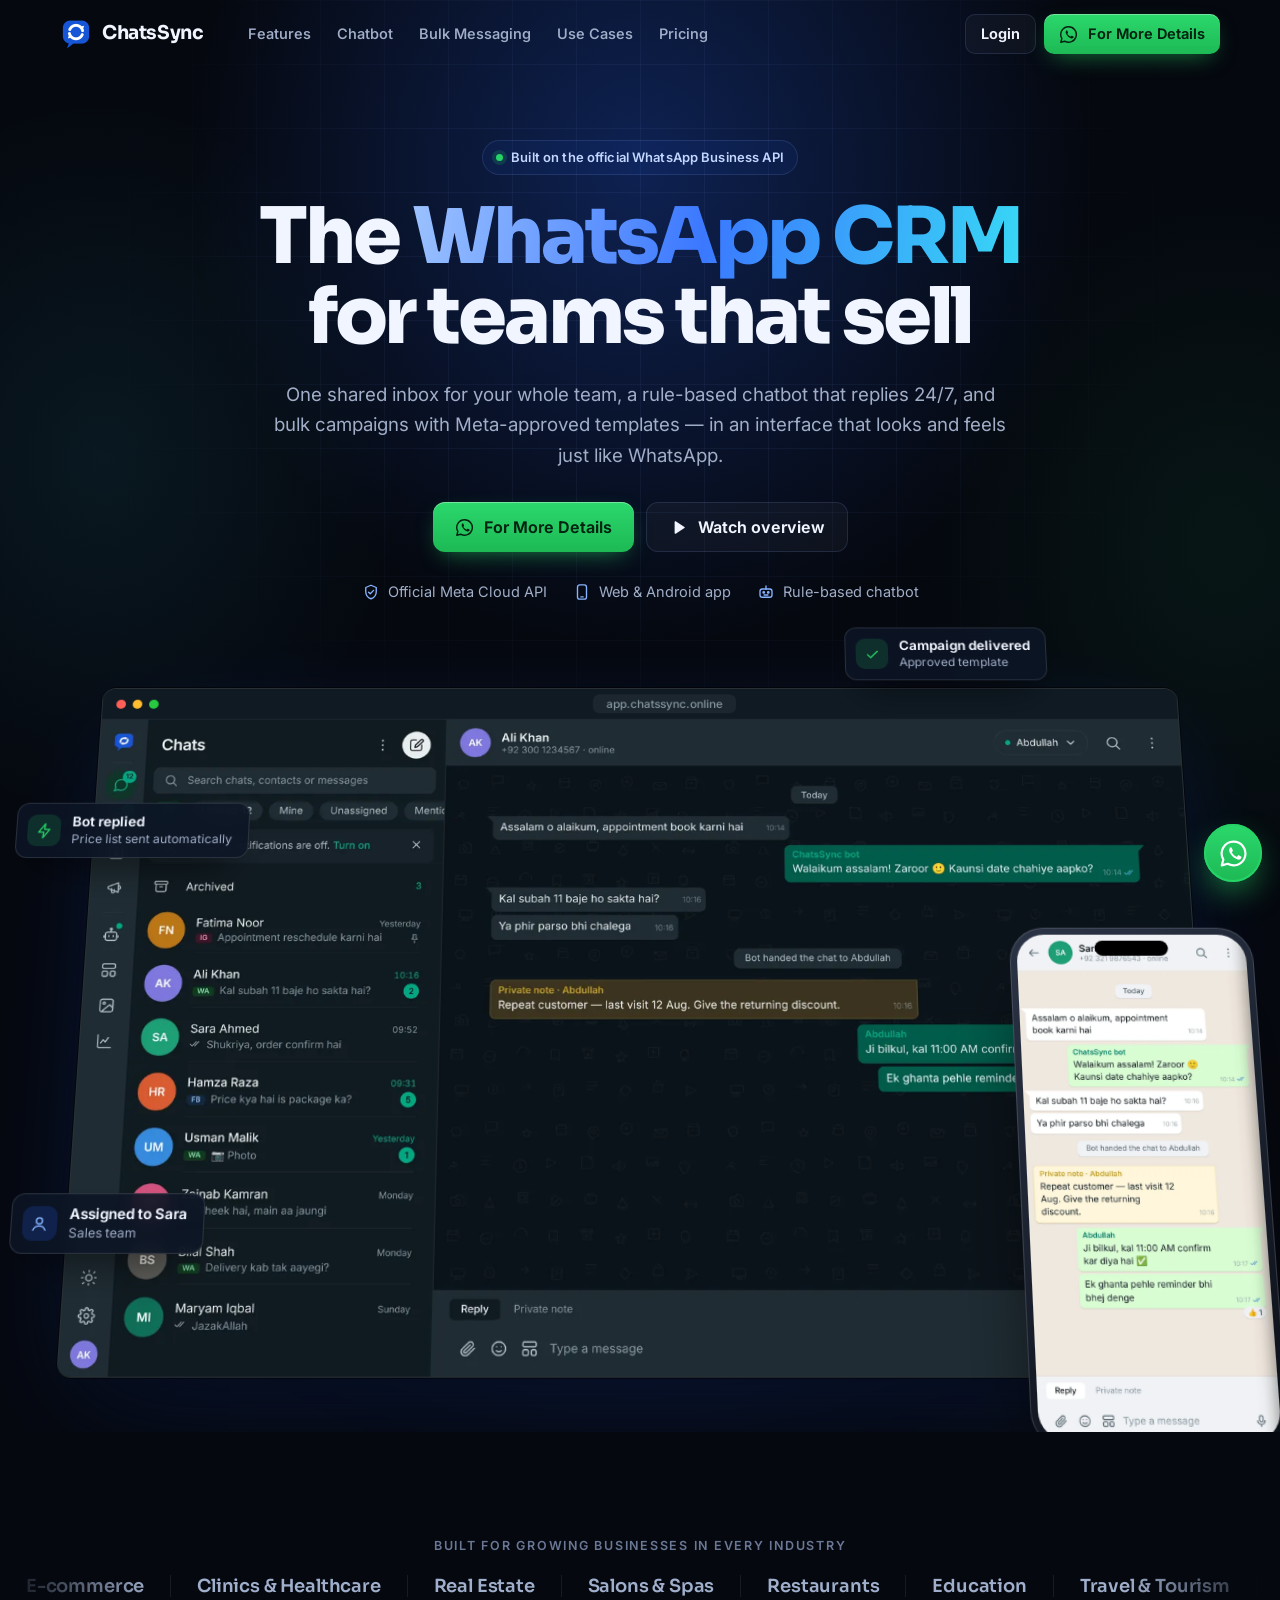
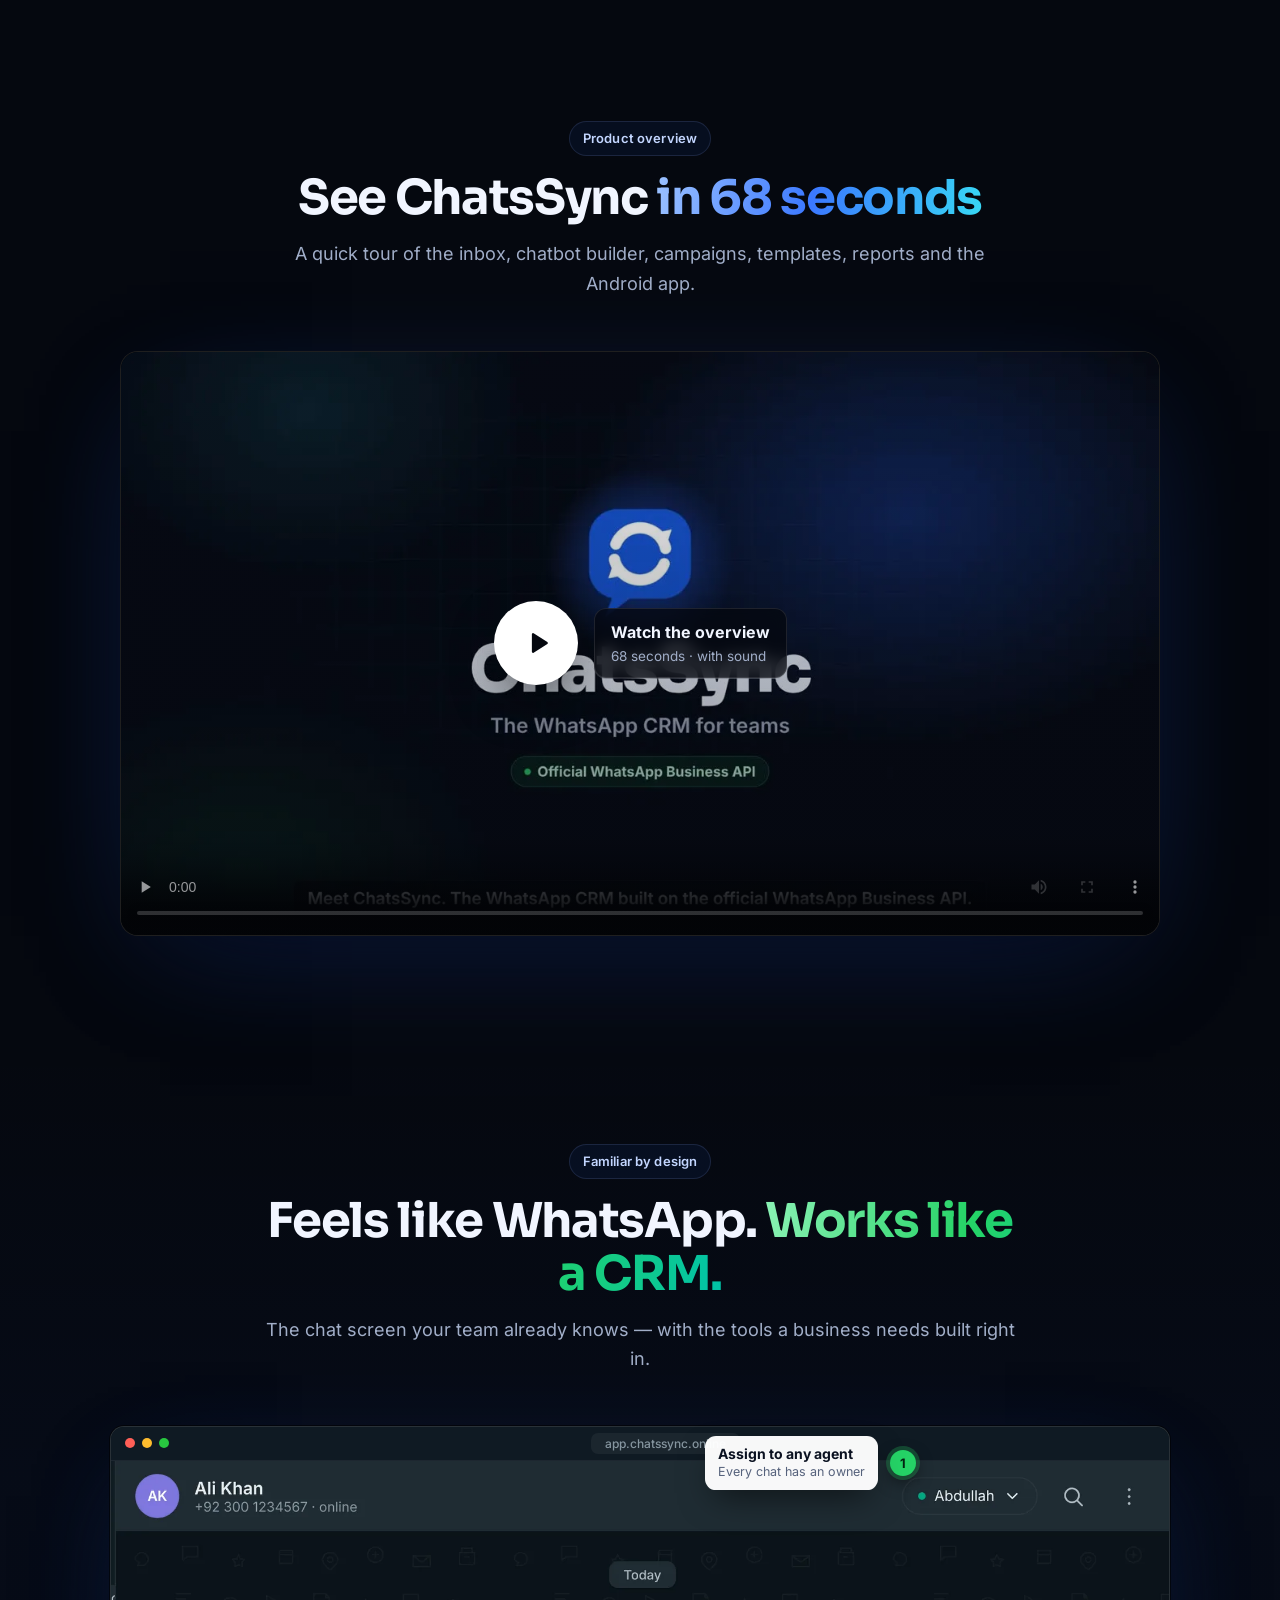
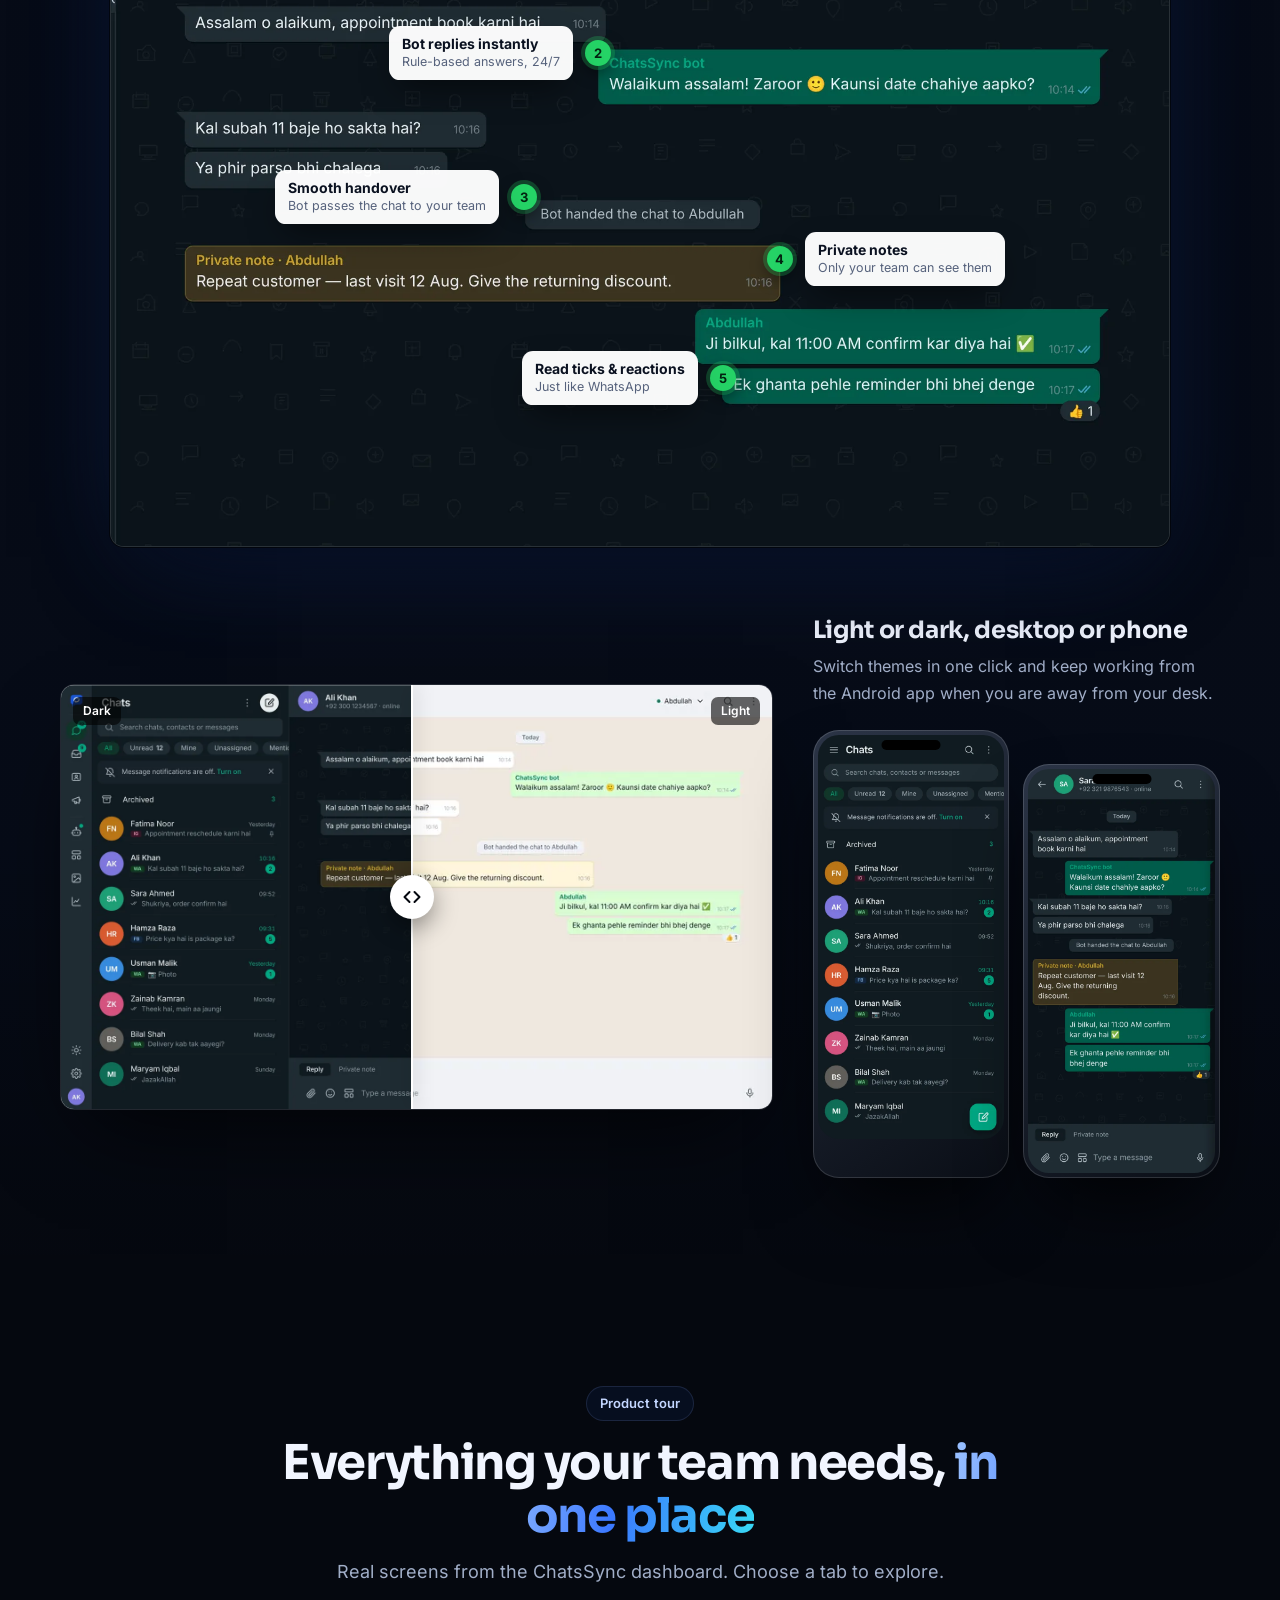
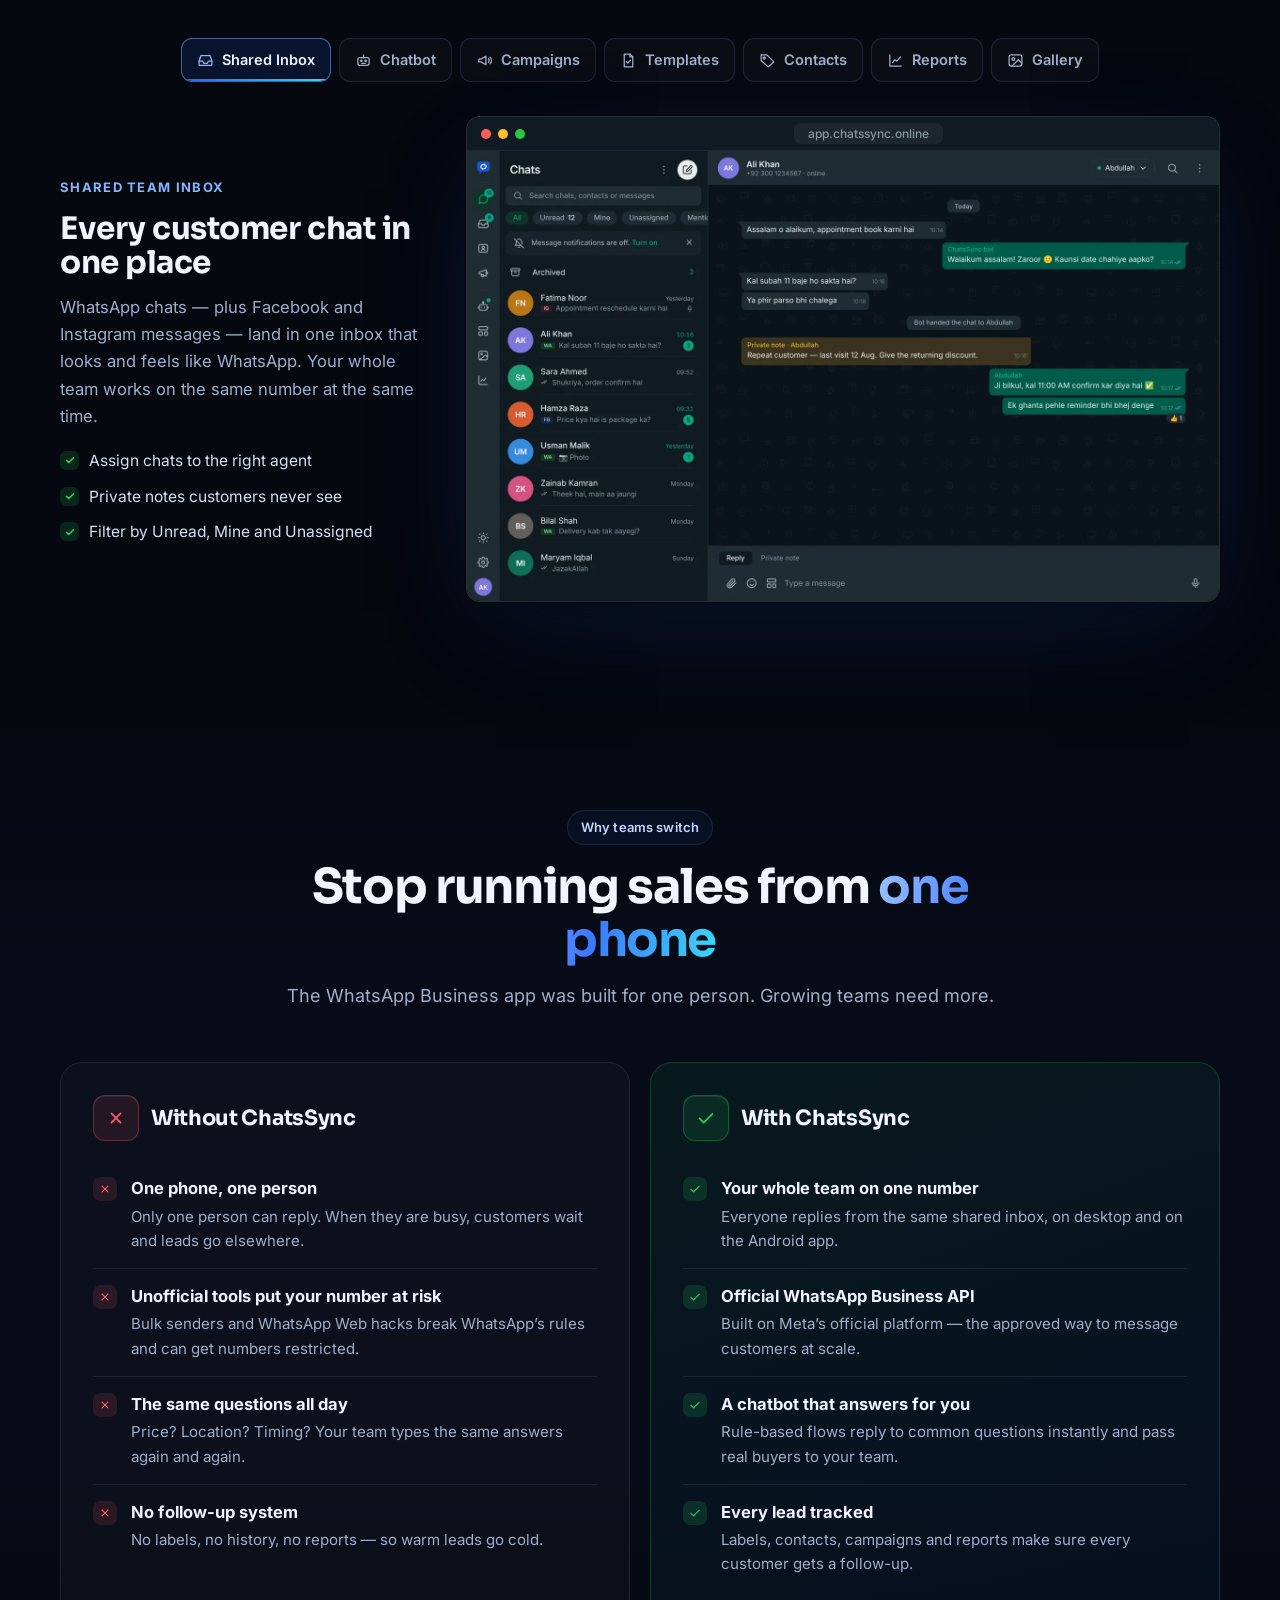
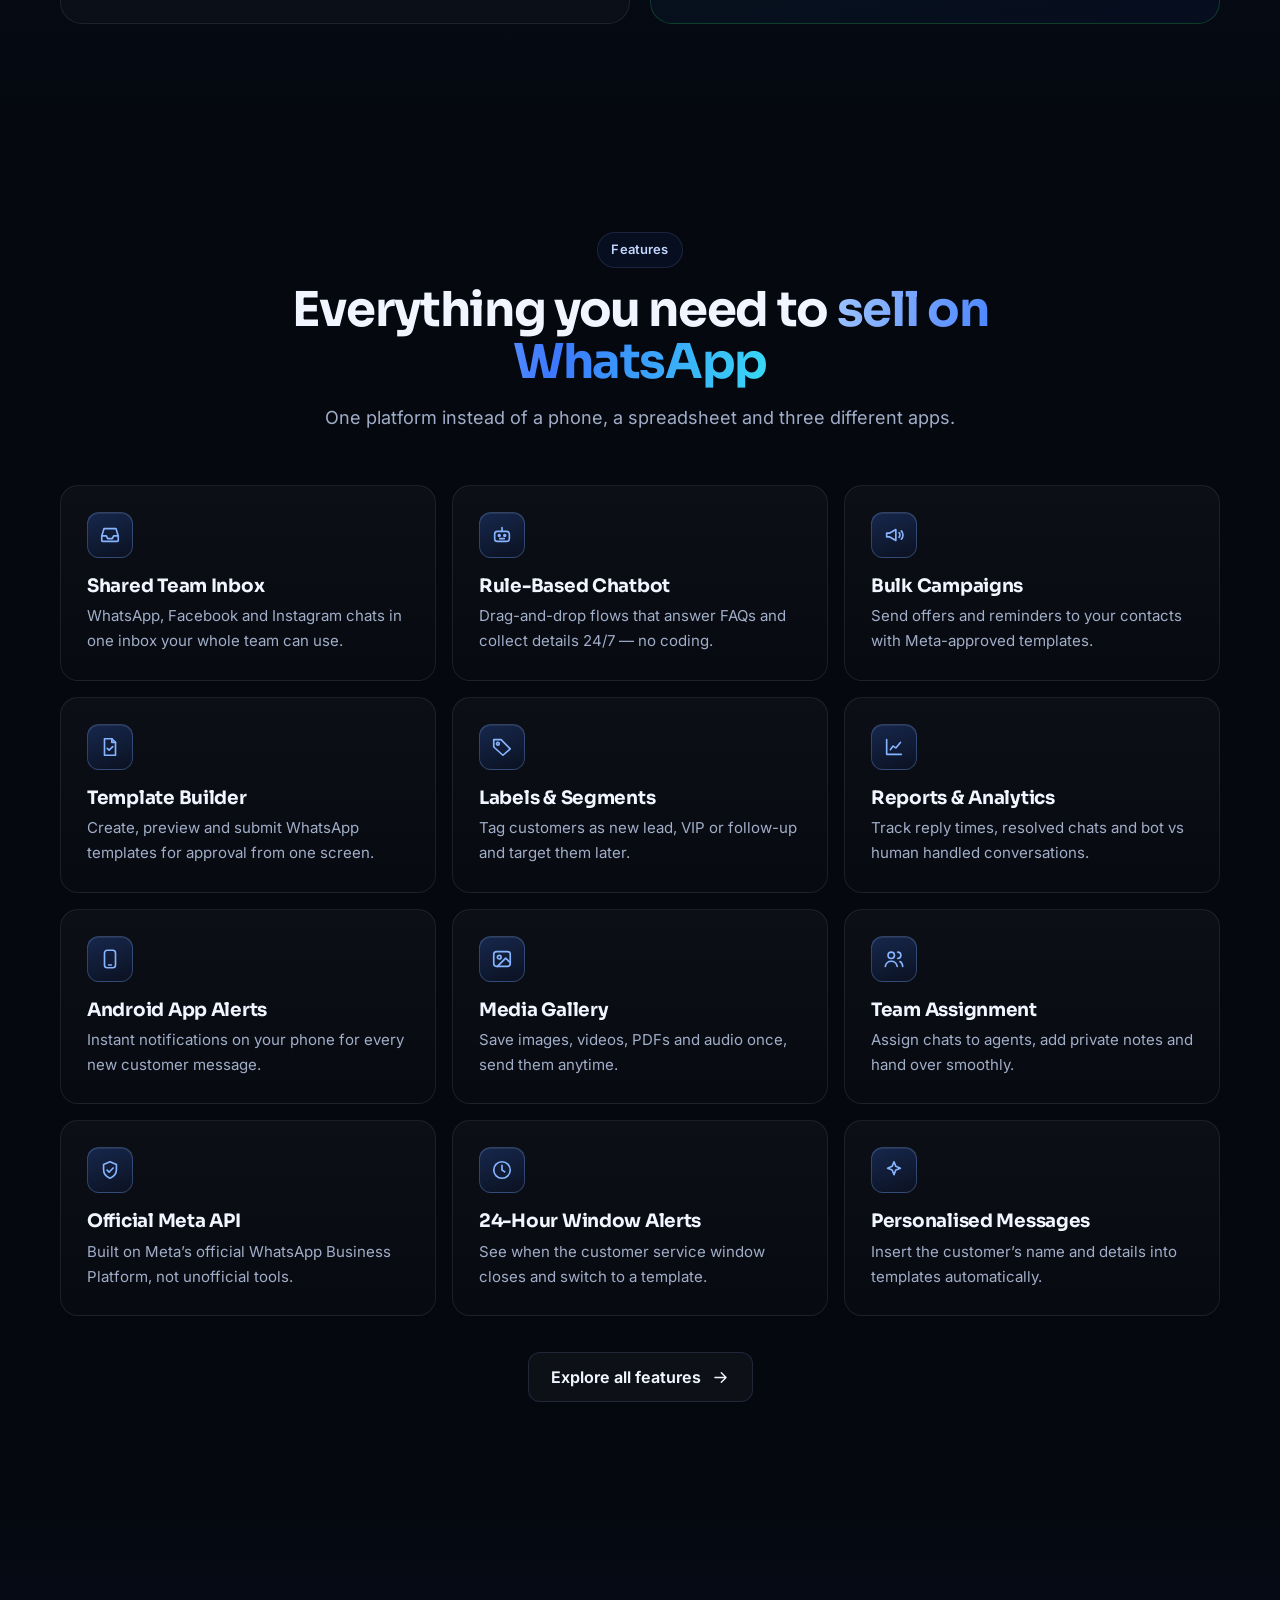
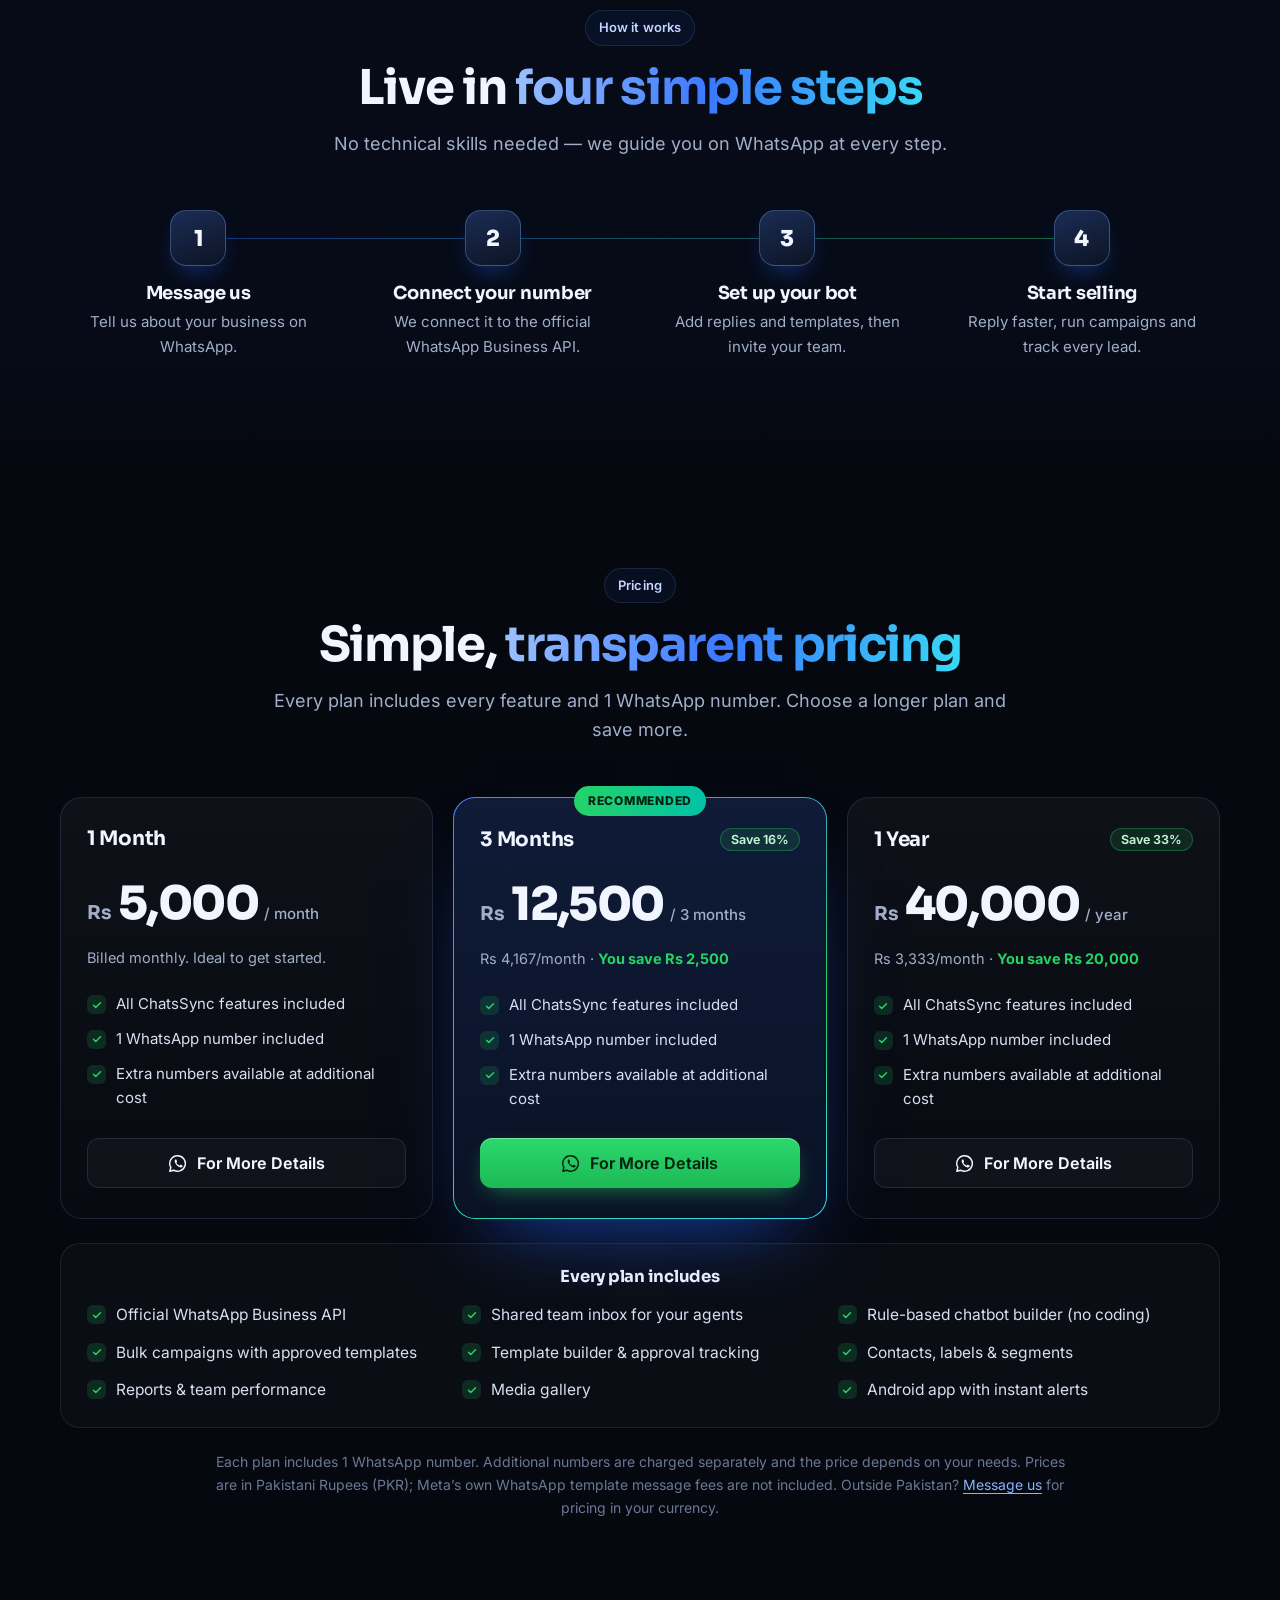
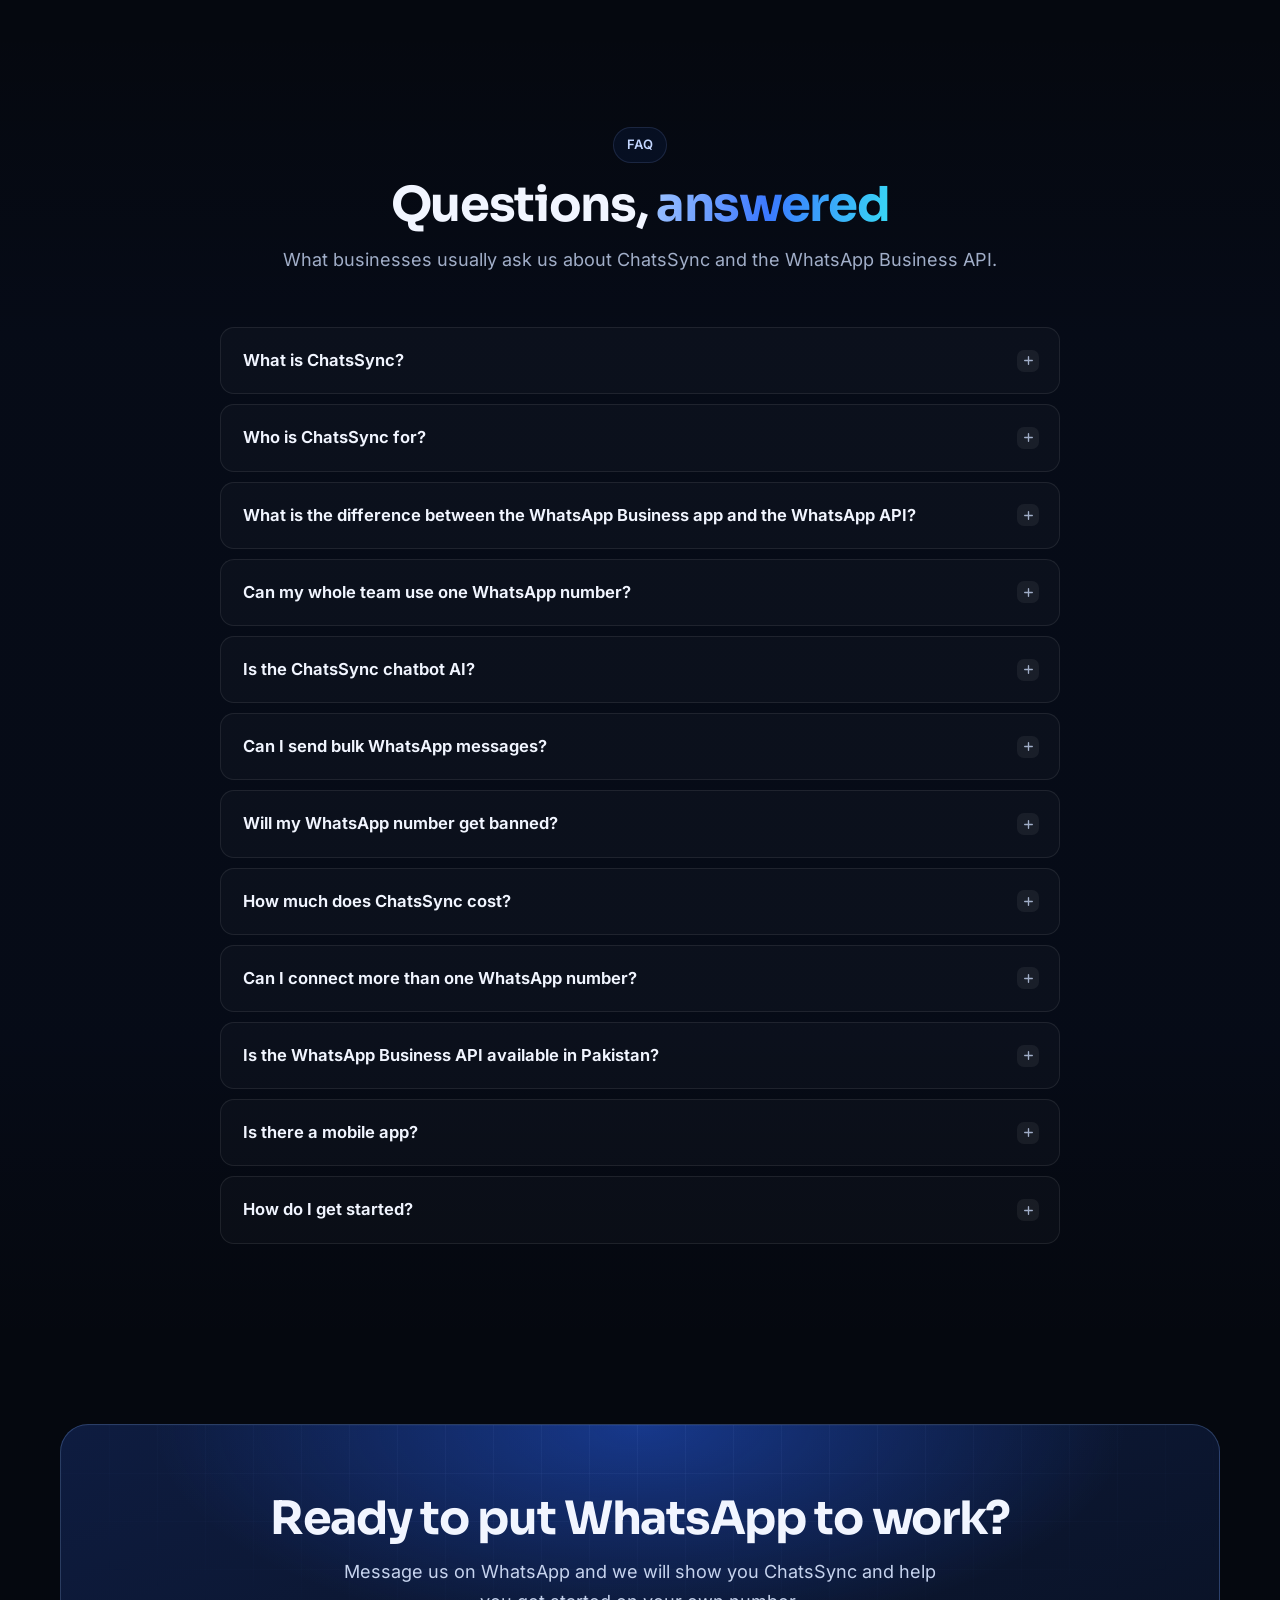
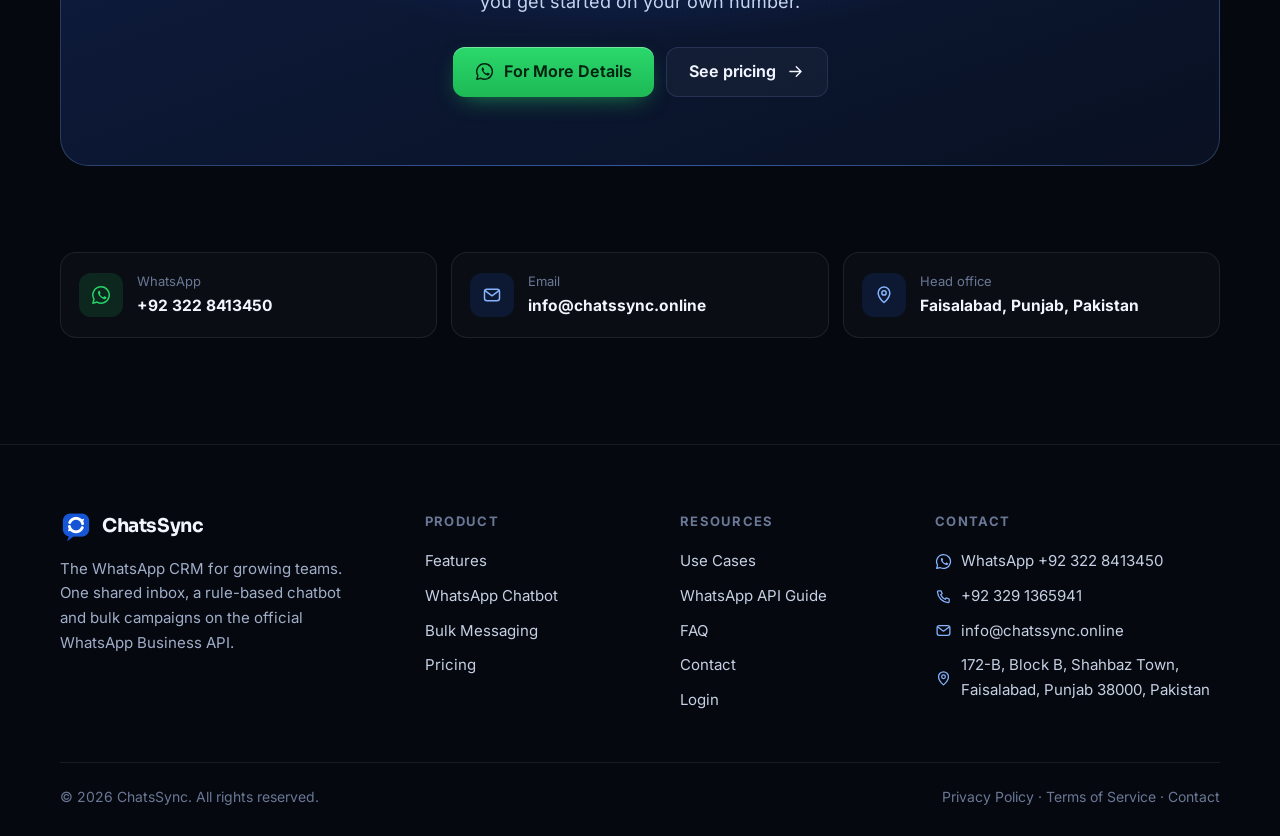
==== commit 54c9fcc5: "feat(site): add contact page and registered business address Footer, privacy and terms now show the " ====
--- a/index.html
+++ b/index.html
@@ -15,7 +15,7 @@
 <link rel="preload" href="/assets/sora.woff2" as="font" type="font/woff2" crossorigin><link rel="preload" href="/assets/inter.woff2" as="font" type="font/woff2" crossorigin>
 <link rel="stylesheet" href="/assets/site.css?v=2">
 <script>document.documentElement.classList.add('js')</script>
-<script type="application/ld+json">{"@context":"https://schema.org","@graph":[{"@type":"Organization","@id":"https://chatssync.online/#org","name":"ChatsSync","url":"https://chatssync.online/","logo":"https://chatssync.online/icon-512.png","description":"ChatsSync is a WhatsApp CRM built on the official WhatsApp Business API, with a shared team inbox, rule-based chatbot builder, bulk campaigns and Android app.","email":"info@chatssync.online","telephone":"+923228413450","address":{"@type":"PostalAddress","addressLocality":"Faisalabad","addressRegion":"Punjab","addressCountry":"PK"},"areaServed":[{"@type":"Country","name":"Pakistan"},{"@type":"Place","name":"Worldwide"}],"contactPoint":[{"@type":"ContactPoint","telephone":"+923228413450","contactType":"sales","availableLanguage":["English","Urdu"]}]},{"@type":"WebSite","@id":"https://chatssync.online/#website","url":"https://chatssync.online/","name":"ChatsSync","publisher":{"@id":"https://chatssync.online/#org"},"inLanguage":"en"},{"@type":"SoftwareApplication","@id":"https://chatssync.online/#app","name":"ChatsSync","url":"https://chatssync.online/","applicationCategory":"BusinessApplication","applicationSubCategory":"WhatsApp CRM","operatingSystem":"Web, Android","description":"WhatsApp CRM on the official WhatsApp Business API: shared team inbox, rule-based chatbot builder, bulk campaigns, templates, contacts, reports and an Android app.","publisher":{"@id":"https://chatssync.online/#org"},"screenshot":"https://chatssync.online/assets/inbox-1600.webp","offers":[{"@type":"Offer","name":"1 Month plan","price":"5000","priceCurrency":"PKR","url":"https://chatssync.online/pricing/","availability":"https://schema.org/InStock"},{"@type":"Offer","name":"3 Months plan","price":"12500","priceCurrency":"PKR","url":"https://chatssync.online/pricing/","availability":"https://schema.org/InStock"},{"@type":"Offer","name":"1 Year plan","price":"40000","priceCurrency":"PKR","url":"https://chatssync.online/pricing/","availability":"https://schema.org/InStock"}]},{"@type":"VideoObject","name":"ChatsSync overview: the WhatsApp CRM for teams","description":"A 68-second tour of ChatsSync: shared WhatsApp inbox, rule-based chatbot builder, bulk campaigns, templates, contacts, reports and the Android app.","thumbnailUrl":"https://chatssync.online/assets/overview-poster.webp","uploadDate":"2026-10-28","duration":"PT1M8S","contentUrl":"https://chatssync.online/assets/chatssync-overview.mp4","publisher":{"@id":"https://chatssync.online/#org"}},{"@type":"FAQPage","mainEntity":[{"@type":"Question","name":"What is ChatsSync?","acceptedAnswer":{"@type":"Answer","text":"ChatsSync is a WhatsApp CRM built on the official WhatsApp Business API. It gives your team one shared inbox for every customer chat, a rule-based chatbot that answers common questions automatically, bulk campaigns with Meta-approved templates, contacts with labels, reports and an Android app."}},{"@type":"Question","name":"Who is ChatsSync for?","acceptedAnswer":{"@type":"Answer","text":"Any business that sells or supports customers on WhatsApp — online stores, clinics, real estate agencies, salons, restaurants, schools, travel agents, retailers and service companies. We are based in Pakistan and work with businesses in Pakistan and other countries."}},{"@type":"Question","name":"What is the difference between the WhatsApp Business app and the WhatsApp API?","acceptedAnswer":{"@type":"Answer","text":"The WhatsApp Business app is made for one person on one phone. The WhatsApp Business API is made for teams: many agents can work on the same number, chatbots can answer automatically, and you can message customers in bulk with approved templates. ChatsSync gives you the API with an easy, WhatsApp-like dashboard."}},{"@type":"Question","name":"Can my whole team use one WhatsApp number?","acceptedAnswer":{"@type":"Answer","text":"Yes. Your agents all work from the same shared inbox. Chats can be assigned to a person, filtered by Mine, Unassigned or Unread, and agents can leave private notes that customers never see."}},{"@type":"Question","name":"Is the ChatsSync chatbot AI?","acceptedAnswer":{"@type":"Answer","text":"No. The ChatsSync chatbot is rule-based. You build the flow with buttons, lists, questions and replies, so customers always get the exact answers you approved. A human can take over the chat at any time."}},{"@type":"Question","name":"Can I send bulk WhatsApp messages?","acceptedAnswer":{"@type":"Answer","text":"Yes. You can send campaigns to your contacts using WhatsApp message templates approved by Meta, and target them by label or segment. Campaign reports show sent, delivered, read and replied."}},{"@type":"Question","name":"Will my WhatsApp number get banned?","acceptedAnswer":{"@type":"Answer","text":"ChatsSync uses Meta’s official WhatsApp Business API, which is the approved way for businesses to message customers. Numbers usually get restricted because of unofficial bulk tools or spam reports, so we recommend messaging customers who opted in and following WhatsApp’s Business Messaging Policy."}},{"@type":"Question","name":"How much does ChatsSync cost?","acceptedAnswer":{"@type":"Answer","text":"Rs 5,000 for 1 month, Rs 12,500 for 3 months or Rs 40,000 for 1 year. Every plan includes every feature and 1 WhatsApp number. Extra numbers are charged separately, and Meta’s own template message fees are not included."}},{"@type":"Question","name":"Can I connect more than one WhatsApp number?","acceptedAnswer":{"@type":"Answer","text":"Yes. Each plan includes 1 WhatsApp number, and you can add more numbers at an additional cost that depends on your needs. Message us on WhatsApp for a quote."}},{"@type":"Question","name":"Is the WhatsApp Business API available in Pakistan?","acceptedAnswer":{"@type":"Answer","text":"Yes. Businesses in Pakistan can use Meta’s WhatsApp Business Platform. ChatsSync helps you connect your number and start messaging customers from the ChatsSync dashboard and Android app. Read our WhatsApp Business API Pakistan guide."}},{"@type":"Question","name":"Is there a mobile app?","acceptedAnswer":{"@type":"Answer","text":"Yes. The ChatsSync Android app sends instant notifications for new messages so you can reply to customers from your phone."}},{"@type":"Question","name":"How do I get started?","acceptedAnswer":{"@type":"Answer","text":"Message us on WhatsApp at +92 322 8413450. We will explain the setup, help you connect your number and get your team started."}}]}]}</script>
+<script type="application/ld+json">{"@context":"https://schema.org","@graph":[{"@type":"Organization","@id":"https://chatssync.online/#org","name":"ChatsSync","url":"https://chatssync.online/","logo":"https://chatssync.online/icon-512.png","description":"ChatsSync is a WhatsApp CRM built on the official WhatsApp Business API, with a shared team inbox, rule-based chatbot builder, bulk campaigns and Android app.","email":"info@chatssync.online","telephone":"+923228413450","address":{"@type":"PostalAddress","streetAddress":"172-B, Block B, Shahbaz Town","addressLocality":"Faisalabad","addressRegion":"Punjab","postalCode":"38000","addressCountry":"PK"},"areaServed":[{"@type":"Country","name":"Pakistan"},{"@type":"Place","name":"Worldwide"}],"contactPoint":[{"@type":"ContactPoint","telephone":"+923228413450","contactType":"sales","availableLanguage":["English","Urdu"]}]},{"@type":"WebSite","@id":"https://chatssync.online/#website","url":"https://chatssync.online/","name":"ChatsSync","publisher":{"@id":"https://chatssync.online/#org"},"inLanguage":"en"},{"@type":"SoftwareApplication","@id":"https://chatssync.online/#app","name":"ChatsSync","url":"https://chatssync.online/","applicationCategory":"BusinessApplication","applicationSubCategory":"WhatsApp CRM","operatingSystem":"Web, Android","description":"WhatsApp CRM on the official WhatsApp Business API: shared team inbox, rule-based chatbot builder, bulk campaigns, templates, contacts, reports and an Android app.","publisher":{"@id":"https://chatssync.online/#org"},"screenshot":"https://chatssync.online/assets/inbox-1600.webp","offers":[{"@type":"Offer","name":"1 Month plan","price":"5000","priceCurrency":"PKR","url":"https://chatssync.online/pricing/","availability":"https://schema.org/InStock"},{"@type":"Offer","name":"3 Months plan","price":"12500","priceCurrency":"PKR","url":"https://chatssync.online/pricing/","availability":"https://schema.org/InStock"},{"@type":"Offer","name":"1 Year plan","price":"40000","priceCurrency":"PKR","url":"https://chatssync.online/pricing/","availability":"https://schema.org/InStock"}]},{"@type":"VideoObject","name":"ChatsSync overview: the WhatsApp CRM for teams","description":"A 68-second tour of ChatsSync: shared WhatsApp inbox, rule-based chatbot builder, bulk campaigns, templates, contacts, reports and the Android app.","thumbnailUrl":"https://chatssync.online/assets/overview-poster.webp","uploadDate":"2026-10-28","duration":"PT1M8S","contentUrl":"https://chatssync.online/assets/chatssync-overview.mp4","publisher":{"@id":"https://chatssync.online/#org"}},{"@type":"FAQPage","mainEntity":[{"@type":"Question","name":"What is ChatsSync?","acceptedAnswer":{"@type":"Answer","text":"ChatsSync is a WhatsApp CRM built on the official WhatsApp Business API. It gives your team one shared inbox for every customer chat, a rule-based chatbot that answers common questions automatically, bulk campaigns with Meta-approved templates, contacts with labels, reports and an Android app."}},{"@type":"Question","name":"Who is ChatsSync for?","acceptedAnswer":{"@type":"Answer","text":"Any business that sells or supports customers on WhatsApp — online stores, clinics, real estate agencies, salons, restaurants, schools, travel agents, retailers and service companies. We are based in Pakistan and work with businesses in Pakistan and other countries."}},{"@type":"Question","name":"What is the difference between the WhatsApp Business app and the WhatsApp API?","acceptedAnswer":{"@type":"Answer","text":"The WhatsApp Business app is made for one person on one phone. The WhatsApp Business API is made for teams: many agents can work on the same number, chatbots can answer automatically, and you can message customers in bulk with approved templates. ChatsSync gives you the API with an easy, WhatsApp-like dashboard."}},{"@type":"Question","name":"Can my whole team use one WhatsApp number?","acceptedAnswer":{"@type":"Answer","text":"Yes. Your agents all work from the same shared inbox. Chats can be assigned to a person, filtered by Mine, Unassigned or Unread, and agents can leave private notes that customers never see."}},{"@type":"Question","name":"Is the ChatsSync chatbot AI?","acceptedAnswer":{"@type":"Answer","text":"No. The ChatsSync chatbot is rule-based. You build the flow with buttons, lists, questions and replies, so customers always get the exact answers you approved. A human can take over the chat at any time."}},{"@type":"Question","name":"Can I send bulk WhatsApp messages?","acceptedAnswer":{"@type":"Answer","text":"Yes. You can send campaigns to your contacts using WhatsApp message templates approved by Meta, and target them by label or segment. Campaign reports show sent, delivered, read and replied."}},{"@type":"Question","name":"Will my WhatsApp number get banned?","acceptedAnswer":{"@type":"Answer","text":"ChatsSync uses Meta’s official WhatsApp Business API, which is the approved way for businesses to message customers. Numbers usually get restricted because of unofficial bulk tools or spam reports, so we recommend messaging customers who opted in and following WhatsApp’s Business Messaging Policy."}},{"@type":"Question","name":"How much does ChatsSync cost?","acceptedAnswer":{"@type":"Answer","text":"Rs 5,000 for 1 month, Rs 12,500 for 3 months or Rs 40,000 for 1 year. Every plan includes every feature and 1 WhatsApp number. Extra numbers are charged separately, and Meta’s own template message fees are not included."}},{"@type":"Question","name":"Can I connect more than one WhatsApp number?","acceptedAnswer":{"@type":"Answer","text":"Yes. Each plan includes 1 WhatsApp number, and you can add more numbers at an additional cost that depends on your needs. Message us on WhatsApp for a quote."}},{"@type":"Question","name":"Is the WhatsApp Business API available in Pakistan?","acceptedAnswer":{"@type":"Answer","text":"Yes. Businesses in Pakistan can use Meta’s WhatsApp Business Platform. ChatsSync helps you connect your number and start messaging customers from the ChatsSync dashboard and Android app. Read our WhatsApp Business API Pakistan guide."}},{"@type":"Question","name":"Is there a mobile app?","acceptedAnswer":{"@type":"Answer","text":"Yes. The ChatsSync Android app sends instant notifications for new messages so you can reply to customers from your phone."}},{"@type":"Question","name":"How do I get started?","acceptedAnswer":{"@type":"Answer","text":"Message us on WhatsApp at +92 322 8413450. We will explain the setup, help you connect your number and get your team started."}}]}]}</script>
 </head>
 <body>
 <svg width="0" height="0" style="position:absolute" aria-hidden="true"><symbol id="i-wa" viewBox="0 0 24 24" fill="none" stroke="currentColor" stroke-width="1.8" stroke-linecap="round" stroke-linejoin="round"><path d="M12 2.2A9.8 9.8 0 0 0 3.6 17l-1.3 4.8 4.9-1.3A9.8 9.8 0 1 0 12 2.2z"/><path fill="currentColor" stroke="none" d="M8.7 7.4c.2-.4.4-.4.7-.4h.6c.2 0 .4 0 .6.4l.8 2c.1.3 0 .5-.1.7l-.5.6c-.1.2-.2.4 0 .6.4.8 1 1.5 1.7 2.1.6.5 1.2.9 1.9 1.2.2.1.4.1.6-.1l.7-.8c.2-.2.4-.3.7-.2l1.8.9c.3.1.4.3.4.5 0 .5-.2 1.2-.7 1.6-.6.5-1.4.7-2.2.5-1.7-.4-3.2-1.3-4.4-2.5-1.3-1.2-2.3-2.7-2.8-4.3-.3-1-.1-2 .5-2.8z"/></symbol><symbol id="i-arrow" viewBox="0 0 24 24" fill="none" stroke="currentColor" stroke-width="1.8" stroke-linecap="round" stroke-linejoin="round"><path d="M5 12h14M13 6l6 6-6 6"/></symbol><symbol id="i-check" viewBox="0 0 24 24" fill="none" stroke="currentColor" stroke-width="1.8" stroke-linecap="round" stroke-linejoin="round"><path d="M5 12.5l4.5 4.5L19 7.5"/></symbol><symbol id="i-x" viewBox="0 0 24 24" fill="none" stroke="currentColor" stroke-width="1.8" stroke-linecap="round" stroke-linejoin="round"><path d="M7 7l10 10M17 7L7 17"/></symbol><symbol id="i-phone" viewBox="0 0 24 24" fill="none" stroke="currentColor" stroke-width="1.8" stroke-linecap="round" stroke-linejoin="round"><path d="M5 4h3.5l1.6 4.2-2 1.4a11 11 0 0 0 6.3 6.3l1.4-2L20 15.5V19a1.5 1.5 0 0 1-1.6 1.5A16 16 0 0 1 3.5 5.6 1.5 1.5 0 0 1 5 4z"/></symbol><symbol id="i-mail" viewBox="0 0 24 24" fill="none" stroke="currentColor" stroke-width="1.8" stroke-linecap="round" stroke-linejoin="round"><rect x="3" y="5" width="18" height="14" rx="3"/><path d="M4 7l8 6 8-6"/></symbol><symbol id="i-pin" viewBox="0 0 24 24" fill="none" stroke="currentColor" stroke-width="1.8" stroke-linecap="round" stroke-linejoin="round"><path d="M12 21s7-6.1 7-11.5A7 7 0 0 0 5 9.5C5 14.9 12 21 12 21z"/><circle cx="12" cy="9.5" r="2.6"/></symbol><symbol id="i-bolt" viewBox="0 0 24 24" fill="none" stroke="currentColor" stroke-width="1.8" stroke-linecap="round" stroke-linejoin="round"><path d="M13 2L4 14h7l-1 8 9-12h-7z"/></symbol><symbol id="i-user" viewBox="0 0 24 24" fill="none" stroke="currentColor" stroke-width="1.8" stroke-linecap="round" stroke-linejoin="round"><circle cx="12" cy="8" r="4"/><path d="M4 20c1.5-4 4.5-5.5 8-5.5s6.5 1.5 8 5.5"/></symbol><symbol id="i-inbox" viewBox="0 0 24 24" fill="none" stroke="currentColor" stroke-width="1.8" stroke-linecap="round" stroke-linejoin="round"><path d="M3 13h5l1.5 3h5l1.5-3h5"/><path d="M5.5 5h13l2.5 8v5a1 1 0 0 1-1 1H4a1 1 0 0 1-1-1v-5z"/></symbol><symbol id="i-bot" viewBox="0 0 24 24" fill="none" stroke="currentColor" stroke-width="1.8" stroke-linecap="round" stroke-linejoin="round"><rect x="4" y="8" width="16" height="11" rx="3"/><path d="M12 4v4M9.5 16h5"/><circle cx="9" cy="12.5" r="1" fill="currentColor"/><circle cx="15" cy="12.5" r="1" fill="currentColor"/></symbol><symbol id="i-mega" viewBox="0 0 24 24" fill="none" stroke="currentColor" stroke-width="1.8" stroke-linecap="round" stroke-linejoin="round"><path d="M4 10v4h3l7 4V6l-7 4z"/><path d="M17.5 9.5a3.5 3.5 0 0 1 0 5M20 7.5a6.5 6.5 0 0 1 0 9"/></symbol><symbol id="i-file" viewBox="0 0 24 24" fill="none" stroke="currentColor" stroke-width="1.8" stroke-linecap="round" stroke-linejoin="round"><path d="M6 3h8l4 4v14H6z"/><path d="M14 3v4h4M9 13.5l2 2 4-4"/></symbol><symbol id="i-tag" viewBox="0 0 24 24" fill="none" stroke="currentColor" stroke-width="1.8" stroke-linecap="round" stroke-linejoin="round"><path d="M3 12V4h8l10 10-8 7z"/><circle cx="7.5" cy="8.5" r="1.5"/></symbol><symbol id="i-chart" viewBox="0 0 24 24" fill="none" stroke="currentColor" stroke-width="1.8" stroke-linecap="round" stroke-linejoin="round"><path d="M4 20V4M4 20h16"/><path d="M8 15l3-4 3 2 5-6"/></symbol><symbol id="i-mobile" viewBox="0 0 24 24" fill="none" stroke="currentColor" stroke-width="1.8" stroke-linecap="round" stroke-linejoin="round"><rect x="6" y="2.5" width="12" height="19" rx="3"/><path d="M10.5 18.5h3"/></symbol><symbol id="i-image" viewBox="0 0 24 24" fill="none" stroke="currentColor" stroke-width="1.8" stroke-linecap="round" stroke-linejoin="round"><rect x="3" y="4" width="18" height="16" rx="3"/><circle cx="9" cy="10" r="2"/><path d="M21 16l-5-5-9 9"/></symbol><symbol id="i-users" viewBox="0 0 24 24" fill="none" stroke="currentColor" stroke-width="1.8" stroke-linecap="round" stroke-linejoin="round"><circle cx="9" cy="8" r="3.5"/><path d="M2.5 20c.8-3.5 3.4-5.5 6.5-5.5s5.7 2 6.5 5.5"/><path d="M16 4.5a3.5 3.5 0 0 1 0 7M18.5 14.8c1.6.8 2.7 2.5 3 5.2"/></symbol><symbol id="i-shield" viewBox="0 0 24 24" fill="none" stroke="currentColor" stroke-width="1.8" stroke-linecap="round" stroke-linejoin="round"><path d="M12 3l7 3v5.5c0 4.5-3 8-7 9.5-4-1.5-7-5-7-9.5V6z"/><path d="M8.8 12.2l2.2 2.2 4.4-4.6"/></symbol><symbol id="i-clock" viewBox="0 0 24 24" fill="none" stroke="currentColor" stroke-width="1.8" stroke-linecap="round" stroke-linejoin="round"><circle cx="12" cy="12" r="9"/><path d="M12 7v5l3 2"/></symbol><symbol id="i-spark" viewBox="0 0 24 24" fill="none" stroke="currentColor" stroke-width="1.8" stroke-linecap="round" stroke-linejoin="round"><path d="M12 3l2 5 5 2-5 2-2 5-2-5-5-2 5-2z"/></symbol><symbol id="i-play" viewBox="0 0 24 24" fill="none" stroke="currentColor" stroke-width="1.8" stroke-linecap="round" stroke-linejoin="round"><path d="M8 5v14l11-7z" fill="currentColor"/></symbol><symbol id="i-globe" viewBox="0 0 24 24" fill="none" stroke="currentColor" stroke-width="1.8" stroke-linecap="round" stroke-linejoin="round"><circle cx="12" cy="12" r="9"/><path d="M3 12h18M12 3a14 14 0 0 1 0 18M12 3a14 14 0 0 0 0 18"/></symbol><symbol id="i-layers" viewBox="0 0 24 24" fill="none" stroke="currentColor" stroke-width="1.8" stroke-linecap="round" stroke-linejoin="round"><path d="M12 3l9 5-9 5-9-5z"/><path d="M3 13l9 5 9-5"/></symbol><symbol id="i-cart" viewBox="0 0 24 24" fill="none" stroke="currentColor" stroke-width="1.8" stroke-linecap="round" stroke-linejoin="round"><circle cx="9" cy="20" r="1.4"/><circle cx="17" cy="20" r="1.4"/><path d="M3 4h2.5l2.2 11h10.6L20.5 8H7"/></symbol><symbol id="i-health" viewBox="0 0 24 24" fill="none" stroke="currentColor" stroke-width="1.8" stroke-linecap="round" stroke-linejoin="round"><path d="M12 20s-7-4.4-7-10a4 4 0 0 1 7-2.6A4 4 0 0 1 19 10c0 5.6-7 10-7 10z"/><path d="M9 11.5h6M12 8.5v6"/></symbol><symbol id="i-home" viewBox="0 0 24 24" fill="none" stroke="currentColor" stroke-width="1.8" stroke-linecap="round" stroke-linejoin="round"><path d="M4 11l8-7 8 7v9H4z"/><path d="M10 20v-5h4v5"/></symbol><symbol id="i-scissors" viewBox="0 0 24 24" fill="none" stroke="currentColor" stroke-width="1.8" stroke-linecap="round" stroke-linejoin="round"><circle cx="6" cy="7" r="2.5"/><circle cx="6" cy="17" r="2.5"/><path d="M8 8.5L20 18M8 15.5L20 6"/></symbol><symbol id="i-food" viewBox="0 0 24 24" fill="none" stroke="currentColor" stroke-width="1.8" stroke-linecap="round" stroke-linejoin="round"><path d="M7 3v8M5 3v5a2 2 0 0 0 4 0V3M7 11v10M16 21V3c-2 1-3 4-3 7h3"/></symbol><symbol id="i-cap" viewBox="0 0 24 24" fill="none" stroke="currentColor" stroke-width="1.8" stroke-linecap="round" stroke-linejoin="round"><path d="M2 9l10-5 10 5-10 5z"/><path d="M6 11v5c3 2 9 2 12 0v-5"/></symbol><symbol id="i-plane" viewBox="0 0 24 24" fill="none" stroke="currentColor" stroke-width="1.8" stroke-linecap="round" stroke-linejoin="round"><path d="M2.5 13.5l19-8-6 15-3.5-6.5z"/><path d="M12 14l3-3"/></symbol><symbol id="i-store" viewBox="0 0 24 24" fill="none" stroke="currentColor" stroke-width="1.8" stroke-linecap="round" stroke-linejoin="round"><path d="M4 9l1.5-5h13L20 9"/><path d="M4 9a2.7 2.7 0 0 0 5.3 0 2.7 2.7 0 0 0 5.4 0A2.7 2.7 0 0 0 20 9"/><path d="M5 11v9h14v-9"/></symbol></svg>
@@ -158,15 +158,15 @@
 <div><a class="brand" href="/"><img src="/assets/logo-64.png" width="32" height="32" alt="" loading="lazy">ChatsSync</a>
 <p>The WhatsApp CRM for growing teams. One shared inbox, a rule-based chatbot and bulk campaigns on the official WhatsApp Business API.</p></div>
 <div><p class="fh">Product</p><nav aria-label="Product"><a href="/features/">Features</a><a href="/whatsapp-chatbot/">WhatsApp Chatbot</a><a href="/whatsapp-bulk-messaging/">Bulk Messaging</a><a href="/pricing/">Pricing</a></nav></div>
-<div><p class="fh">Resources</p><nav aria-label="Resources"><a href="/use-cases/">Use Cases</a><a href="/whatsapp-business-api-pakistan/">WhatsApp API Guide</a><a href="/#faq">FAQ</a><a href="https://app.chatssync.online/app/login">Login</a></nav></div>
+<div><p class="fh">Resources</p><nav aria-label="Resources"><a href="/use-cases/">Use Cases</a><a href="/whatsapp-business-api-pakistan/">WhatsApp API Guide</a><a href="/#faq">FAQ</a><a href="/contact/">Contact</a><a href="https://app.chatssync.online/app/login">Login</a></nav></div>
 <div><p class="fh">Contact</p><address>
 <a href="https://wa.me/923228413450?text=Hi%20ChatsSync%2C%20I%20want%20more%20details%20about%20your%20WhatsApp%20CRM." target="_blank" rel="noopener" data-lead="footer"><svg class="ic" aria-hidden="true"><use href="#i-wa"/></svg>WhatsApp +92 322 8413450</a>
-<a href="tel:+923228413450" data-lead="footer_call"><svg class="ic" aria-hidden="true"><use href="#i-phone"/></svg>+92 322 8413450</a>
+<a href="tel:+923291365941" data-lead="footer_call"><svg class="ic" aria-hidden="true"><use href="#i-phone"/></svg>+92 329 1365941</a>
 <a href="mailto:info@chatssync.online"><svg class="ic" aria-hidden="true"><use href="#i-mail"/></svg>info@chatssync.online</a>
-<span><svg class="ic" aria-hidden="true"><use href="#i-pin"/></svg>Faisalabad, Punjab, Pakistan</span>
+<span><svg class="ic" aria-hidden="true"><use href="#i-pin"/></svg>172-B, Block B, Shahbaz Town, Faisalabad, Punjab 38000, Pakistan</span>
 </address></div>
 </div>
-<div class="fbot"><span>&copy; <span data-year>2026</span> ChatsSync. All rights reserved.</span><span><a href="/privacy/">Privacy Policy</a> &middot; <a href="/terms/">Terms of Service</a></span></div>
+<div class="fbot"><span>&copy; <span data-year>2026</span> ChatsSync. All rights reserved.</span><span><a href="/privacy/">Privacy Policy</a> &middot; <a href="/terms/">Terms of Service</a> &middot; <a href="/contact/">Contact</a></span></div>
 </div></footer>
 <a class="wa-float" href="https://wa.me/923228413450?text=Hi%20ChatsSync%2C%20I%20want%20more%20details%20about%20your%20WhatsApp%20CRM." target="_blank" rel="noopener" aria-label="Chat with ChatsSync on WhatsApp" data-lead="float"><svg class="ic" aria-hidden="true"><use href="#i-wa"/></svg><span class="tip">Chat with us</span></a>
 <script src="/assets/config.js?v=2" defer></script>
--- a/assets/site.css
+++ b/assets/site.css
@@ -0,0 +1,407 @@
+/* ChatsSync — site styles v2 */
+@font-face{font-family:Inter;src:url(/assets/inter.woff2) format("woff2");font-weight:100 900;font-display:swap}
+@font-face{font-family:Sora;src:url(/assets/sora.woff2) format("woff2");font-weight:100 800;font-display:swap}
+:root{
+  --bg:#05080F;--bg2:#0A1020;--panel:#0C1424;
+  --ink:#F1F5FF;--sub:#A1AEC8;--faint:#6A7895;
+  --blue:#2563FF;--blue2:#1748D6;--sky:#86B4FF;--cyan:#38D9F5;
+  --wa:#25D366;--teal:#00A884;--red:#FF5C6C;--amber:#FFB547;
+  --line:rgba(148,178,255,.14);--line2:rgba(255,255,255,.08);
+  --card:rgba(255,255,255,.025);
+  --r:18px;--maxw:1200px;
+  --font:Inter,system-ui,-apple-system,"Segoe UI",Roboto,sans-serif;
+  --display:Sora,Inter,system-ui,sans-serif;
+  --ease:cubic-bezier(.2,.7,.2,1);
+}
+*{box-sizing:border-box;margin:0;padding:0}
+html{scroll-behavior:smooth;-webkit-text-size-adjust:100%}
+body{background:var(--bg);color:var(--ink);font:16px/1.65 var(--font);-webkit-font-smoothing:antialiased;-moz-osx-font-smoothing:grayscale;overflow-x:hidden;text-rendering:optimizeLegibility}
+img,svg,video{display:block;max-width:100%}
+img{height:auto}
+a{color:inherit;text-decoration:none}
+button{font:inherit;color:inherit;background:none;border:0;cursor:pointer}
+:focus-visible{outline:2px solid var(--sky);outline-offset:3px;border-radius:8px}
+.wrap{max-width:var(--maxw);margin:0 auto;padding:0 20px}
+.sr{position:absolute;width:1px;height:1px;overflow:hidden;clip:rect(0 0 0 0);white-space:nowrap}
+.sr:focus{position:fixed;left:12px;top:12px;width:auto;height:auto;clip:auto;z-index:100;background:#fff;color:#000;padding:8px 14px;border-radius:8px}
+.ic{width:20px;height:20px;flex:none}
+h1,h2,h3,h4{font-family:var(--display);letter-spacing:-.028em;line-height:1.1;font-weight:700}
+h2{font-size:clamp(30px,4.4vw,48px)}
+h3{font-size:20px;letter-spacing:-.015em}
+.grad{background:linear-gradient(100deg,#9CC2FF 0%,#3B78FF 48%,#38D9F5 100%);-webkit-background-clip:text;background-clip:text;color:transparent}
+.grad-wa{background:linear-gradient(100deg,#8BF2B5,#25D366 50%,#00C2A8);-webkit-background-clip:text;background-clip:text;color:transparent}
+.eyebrow{display:inline-flex;align-items:center;gap:8px;padding:6px 13px;border-radius:99px;border:1px solid var(--line);background:rgba(37,99,255,.07);color:#C3D6FF;font-size:13px;font-weight:600;letter-spacing:.01em}
+.eyebrow .dot{width:7px;height:7px;border-radius:50%;background:var(--wa);box-shadow:0 0 0 4px rgba(37,211,102,.16);animation:pulse 2s infinite}
+@keyframes pulse{50%{box-shadow:0 0 0 7px rgba(37,211,102,0)}}
+.lede{font-size:clamp(17px,1.45vw,19px);color:var(--sub);max-width:62ch}
+.center-row{text-align:center;margin-top:36px}
+
+/* buttons */
+.btn{display:inline-flex;align-items:center;justify-content:center;gap:10px;min-height:50px;padding:0 22px;border-radius:12px;font-weight:650;font-size:16px;transition:transform .25s var(--ease),box-shadow .25s,background .25s,border-color .25s;white-space:nowrap;position:relative;isolation:isolate;overflow:hidden}
+.btn:active{transform:scale(.97)}
+.btn-wa{background:#22C55E;background:linear-gradient(180deg,#2BD86C,#1DB955);color:#032311;box-shadow:0 1px 0 rgba(255,255,255,.35) inset,0 8px 24px -10px rgba(37,211,102,.7)}
+.btn-wa:hover{transform:translateY(-1px);box-shadow:0 1px 0 rgba(255,255,255,.35) inset,0 14px 32px -10px rgba(37,211,102,.8)}
+.btn-blue{background:linear-gradient(180deg,#3B74FF,#1E55F0);color:#fff;box-shadow:0 1px 0 rgba(255,255,255,.25) inset,0 8px 24px -10px rgba(37,99,255,.7)}
+.btn-ghost{border:1px solid var(--line);background:rgba(255,255,255,.035);color:var(--ink)}
+.btn-ghost:hover{border-color:rgba(134,180,255,.45);background:rgba(134,180,255,.08)}
+.btn-sm{min-height:40px;padding:0 15px;font-size:14.5px;border-radius:10px}
+.btn .ic{width:19px;height:19px}
+.btn-wa::after{content:"";position:absolute;inset:0;background:linear-gradient(110deg,transparent 35%,rgba(255,255,255,.4) 50%,transparent 65%);background-size:250% 100%;background-position:120% 0;z-index:-1;opacity:0}
+.btn-wa:hover::after{opacity:1;animation:shine 1s var(--ease)}
+@keyframes shine{from{background-position:120% 0}to{background-position:-30% 0}}
+
+/* nav */
+.nav{position:fixed;inset:0 0 auto;z-index:50;transition:background .3s,border-color .3s;border-bottom:1px solid transparent}
+.nav.scrolled{background:rgba(5,8,15,.8);backdrop-filter:saturate(160%) blur(14px);-webkit-backdrop-filter:saturate(160%) blur(14px);border-color:var(--line2)}
+.nav-in{display:flex;align-items:center;gap:22px;height:68px}
+.brand{display:flex;align-items:center;gap:10px;font-family:var(--display);font-weight:700;font-size:19px;letter-spacing:-.02em}
+.brand img{width:32px;height:32px}
+.nav-links{display:flex;gap:2px;margin-left:10px}
+.nav-links a{padding:8px 12px;border-radius:9px;color:var(--sub);font-size:14.5px;font-weight:550;transition:color .2s,background .2s}
+.nav-links a:hover,.nav-links a[aria-current=page]{color:var(--ink);background:rgba(255,255,255,.05)}
+.nav-cta{margin-left:auto;display:flex;gap:8px;align-items:center}
+.burger{display:none;width:44px;height:44px;border-radius:12px;border:1px solid var(--line);align-items:center;justify-content:center}
+.burger span{display:block;width:18px;height:2px;background:var(--ink);border-radius:2px;position:relative;transition:.3s}
+.burger span::before,.burger span::after{content:"";position:absolute;left:0;width:18px;height:2px;background:var(--ink);border-radius:2px;transition:.3s}
+.burger span::before{top:-6px}.burger span::after{top:6px}
+.nav.open .burger span{background:transparent}
+.nav.open .burger span::before{top:0;transform:rotate(45deg)}
+.nav.open .burger span::after{top:0;transform:rotate(-45deg)}
+.mnav{display:none}
+@media(max-width:1060px){
+  .nav-links,.nav-cta .hide-m{display:none}
+  .burger{display:flex}
+  .mnav{display:block;position:fixed;inset:68px 0 auto;max-height:calc(100vh - 68px);overflow:auto;background:rgba(5,8,15,.97);backdrop-filter:blur(14px);border-bottom:1px solid var(--line2);padding:8px 20px 22px;transform:translateY(-12px);opacity:0;pointer-events:none;transition:.3s var(--ease);z-index:49}
+  .nav.open+.mnav{transform:none;opacity:1;pointer-events:auto}
+  .mnav a{display:block;padding:13px 4px;font-size:17px;font-weight:600;border-bottom:1px solid var(--line2)}
+  .mnav .btn{width:100%;margin-top:16px;display:flex}
+}
+
+/* background */
+.bg-art{position:absolute;inset:0;overflow:hidden;pointer-events:none;z-index:-1}
+.bg-art::before{content:"";position:absolute;inset:-10% -10% auto;height:120%;background:radial-gradient(42% 40% at 50% 18%,rgba(37,99,255,.28),transparent 70%),radial-gradient(28% 30% at 15% 35%,rgba(56,217,245,.08),transparent 70%),radial-gradient(28% 30% at 88% 40%,rgba(37,211,102,.07),transparent 70%)}
+.bg-art::after{content:"";position:absolute;inset:0;background-image:linear-gradient(rgba(148,178,255,.06) 1px,transparent 1px),linear-gradient(90deg,rgba(148,178,255,.06) 1px,transparent 1px);background-size:64px 64px;-webkit-mask-image:radial-gradient(60% 50% at 50% 20%,#000 30%,transparent 75%);mask-image:radial-gradient(60% 50% at 50% 20%,#000 30%,transparent 75%)}
+
+/* hero */
+.hero{position:relative;isolation:isolate;padding:140px 0 40px;overflow:clip}
+.hero-copy{text-align:center;max-width:900px;margin:0 auto}
+.hero h1{font-size:clamp(40px,6.4vw,78px);font-weight:800;letter-spacing:-.04em;line-height:1.02;margin:22px 0 22px}
+.hero .lede{margin:0 auto}
+.hero-cta{display:flex;gap:12px;flex-wrap:wrap;justify-content:center;margin-top:32px}
+.hero-cta.center{justify-content:center}
+.hero-trust{display:flex;flex-wrap:wrap;justify-content:center;gap:10px 26px;margin-top:28px;color:var(--sub);font-size:14.5px}
+.hero-trust span{display:inline-flex;align-items:center;gap:8px}
+.hero-trust .ic{width:18px;height:18px;color:var(--sky)}
+.stage{position:relative;max-width:1120px;margin:84px auto 0;perspective:1600px}
+.scene{position:relative;transform-style:preserve-3d;transform:rotateX(var(--tilt,0deg)) scale(var(--sc,1));transform-origin:50% 0;will-change:transform}
+.js .scene{animation:sceneIn 1.3s .1s var(--ease) backwards}
+@keyframes sceneIn{from{opacity:0;transform:rotateX(22deg) translateY(60px) scale(.95)}}
+.stage-glow{position:absolute;inset:8% 6% -4%;background:radial-gradient(closest-side,rgba(37,99,255,.42),transparent);filter:blur(50px);z-index:-1}
+.win{position:relative;border-radius:14px;background:#0B141B;border:1px solid rgba(255,255,255,.12);box-shadow:0 0 0 1px rgba(0,0,0,.6),0 40px 90px -30px rgba(0,0,0,.85),0 30px 100px -40px rgba(37,99,255,.45);overflow:hidden}
+.win-bar{display:flex;align-items:center;gap:7px;height:34px;padding:0 14px;background:#0F1A23;border-bottom:1px solid rgba(255,255,255,.06)}
+.win-bar i{width:10px;height:10px;border-radius:50%;background:#FF5F57}.win-bar i:nth-child(2){background:#FEBC2E}.win-bar i:nth-child(3){background:#28C840}
+.win-bar b{margin:0 auto;font:500 12px var(--font);color:#8696A0;background:rgba(255,255,255,.05);padding:3px 14px;border-radius:7px}
+.win>img{width:100%;aspect-ratio:1600/956;object-fit:cover;object-position:top}
+.phone{position:relative;border-radius:34px;padding:7px;background:linear-gradient(145deg,#2B3446,#0A0E16);box-shadow:0 40px 80px -24px rgba(0,0,0,.85),inset 0 0 0 1px rgba(255,255,255,.14)}
+.phone::before{content:"";position:absolute;top:13px;left:50%;width:30%;height:15px;transform:translateX(-50%);background:#000;border-radius:12px;z-index:2}
+.phone img{border-radius:27px;width:100%;aspect-ratio:600/1298;object-fit:cover;object-position:top}
+.scene>.phone{position:absolute;width:21%;right:-3%;bottom:-9%;transform:translateZ(60px)}
+.chip{position:absolute;display:flex;align-items:center;gap:11px;padding:10px 15px 10px 10px;border-radius:12px;background:rgba(12,20,36,.9);backdrop-filter:blur(10px);-webkit-backdrop-filter:blur(10px);border:1px solid rgba(255,255,255,.12);box-shadow:0 18px 40px -16px rgba(0,0,0,.8);font-size:13px;line-height:1.3;white-space:nowrap;transform:translateZ(80px)}
+.chip b{display:block;font-size:13.5px;font-weight:650}.chip span span{color:var(--sub);font-size:12px}
+.ci2{width:32px;height:32px;border-radius:9px;display:grid;place-items:center;flex:none}
+.ci2 .ic{width:17px;height:17px}
+.ci2.g{background:rgba(37,211,102,.15);color:var(--wa)}.ci2.b{background:rgba(37,99,255,.18);color:var(--sky)}
+.chip.c1{left:-4%;top:22%}.chip.c2{left:-2%;bottom:16%}.chip.c3{right:14%;top:-4%}
+.js .chip{opacity:0;animation:chipIn .7s var(--ease) forwards}
+.js .chip.c1{animation-delay:1.1s}.js .chip.c2{animation-delay:1.5s}.js .chip.c3{animation-delay:1.9s}
+@keyframes chipIn{from{opacity:0;transform:translateZ(80px) translateY(12px)}to{opacity:1;transform:translateZ(80px)}}
+@media(max-width:980px){
+  .hero{padding-top:112px}
+  .stage{margin-top:46px}
+  .scene>.phone{width:24%;right:-1%;bottom:-8%}
+  .chip.c1{left:-1%;top:16%}.chip.c2{display:none}.chip.c3{right:4%;top:-5%}
+}
+@media(max-width:600px){
+  .hero h1 br{display:none}
+  .hero-cta .btn{flex:1 1 100%}
+  .hero-trust{gap:8px 16px;font-size:13.5px}
+  .stage{margin:40px -8px 0}
+  .win{border-radius:10px}
+  .win-bar{height:22px;gap:5px;padding:0 9px}.win-bar i{width:6px;height:6px}.win-bar b{font-size:8.5px;padding:1px 8px}
+  .scene>.phone{width:27%;border-radius:18px;padding:3px;bottom:-12%}.scene>.phone img{border-radius:15px}.scene>.phone::before{height:7px;top:7px}
+  .chip{padding:6px 9px 6px 6px;gap:7px;border-radius:9px}.chip b{font-size:10.5px}.chip span span{font-size:9.5px}.ci2{width:22px;height:22px;border-radius:6px}.ci2 .ic{width:12px;height:12px}
+  .chip.c1{left:2%;top:auto;bottom:-14%}.chip.c3{display:none}
+}
+
+/* industries */
+.strip{padding:34px 0 8px;margin-top:70px}
+.strip p{text-align:center;color:var(--faint);font-size:12.5px;font-weight:600;letter-spacing:.14em;text-transform:uppercase;margin-bottom:18px}
+.marquee{overflow:hidden;-webkit-mask-image:linear-gradient(90deg,transparent,#000 12%,#000 88%,transparent);mask-image:linear-gradient(90deg,transparent,#000 12%,#000 88%,transparent);padding-bottom:12px}
+.mq{display:flex;width:max-content;animation:mq 42s linear infinite}
+.marquee:hover .mq{animation-play-state:paused}
+.mq span{display:inline-flex;align-items:center;padding:0 26px;color:#9FAECB;font:600 18px var(--display);letter-spacing:-.01em;white-space:nowrap;border-right:1px solid var(--line2)}
+@keyframes mq{to{transform:translateX(-50%)}}
+@media(max-width:600px){.strip{margin-top:84px}.mq span{font-size:15px;padding:0 18px}}
+
+/* sections */
+.section{padding:104px 0;position:relative}
+.section.tight{padding:76px 0}
+.sec-head{text-align:center;max-width:760px;margin:0 auto 52px}
+.sec-head h2{margin:16px 0 14px}
+.sec-head p{color:var(--sub);font-size:18px}
+.alt{background:linear-gradient(180deg,transparent,rgba(37,99,255,.035) 25%,rgba(37,99,255,.035) 75%,transparent)}
+@media(max-width:700px){.section{padding:72px 0}.section.tight{padding:52px 0}.sec-head{margin-bottom:36px}.sec-head p{font-size:16.5px}}
+
+/* icon square */
+.fi{display:inline-grid;place-items:center;width:46px;height:46px;border-radius:12px;color:var(--sky);background:linear-gradient(160deg,rgba(59,120,255,.24),rgba(37,99,255,.06));border:1px solid rgba(134,180,255,.28);box-shadow:inset 0 1px 0 rgba(255,255,255,.08);flex:none}
+.fi .ic{width:22px;height:22px}
+
+/* video */
+.vid{max-width:1040px;margin:0 auto}
+.vid-frame{position:relative;border-radius:18px;overflow:hidden;border:1px solid rgba(255,255,255,.12);box-shadow:0 40px 100px -40px rgba(0,0,0,.9),0 30px 120px -50px rgba(37,99,255,.55);background:#000;aspect-ratio:16/9}
+.vid-frame video{width:100%;height:100%;object-fit:cover}
+.vid-play{position:absolute;inset:0;display:flex;align-items:center;justify-content:center;gap:16px;background:linear-gradient(180deg,rgba(5,8,15,.05),rgba(5,8,15,.45));transition:opacity .3s}
+.vid-play .pb{width:84px;height:84px;border-radius:50%;display:grid;place-items:center;background:#fff;color:#05080F;box-shadow:0 20px 50px -10px rgba(0,0,0,.6);transition:transform .3s var(--ease)}
+.vid-play .pb .ic{width:30px;height:30px;margin-left:4px}
+.vid-play:hover .pb{transform:scale(1.07)}
+.vid-play .pt{text-align:left;display:flex;flex-direction:column;background:rgba(5,8,15,.72);backdrop-filter:blur(8px);padding:10px 16px;border-radius:12px;border:1px solid rgba(255,255,255,.1)}
+.vid-play .pt b{font-size:16px}.vid-play .pt span{color:var(--sub);font-size:13.5px}
+.vid.playing .vid-play{opacity:0;pointer-events:none}
+@media(max-width:600px){.vid-play .pt{display:none}.vid-play .pb{width:64px;height:64px}}
+
+/* annotated chat */
+.annot{max-width:1060px;margin:0 auto 70px}
+.annot-img{position:relative}
+.annot-img .win>img{aspect-ratio:1800/1165}
+.an{position:absolute;z-index:2;transform:translate(-50%,-50%);display:flex;align-items:center}
+.an-dot{width:26px;height:26px;border-radius:50%;display:grid;place-items:center;font:700 13px var(--font);background:var(--wa);color:#032311;box-shadow:0 0 0 4px rgba(37,211,102,.25),0 6px 16px rgba(0,0,0,.5);flex:none}
+.an-lbl{position:absolute;top:50%;transform:translateY(-50%);display:flex;flex-direction:column;padding:9px 13px;border-radius:11px;background:rgba(255,255,255,.97);color:#0A1120;white-space:nowrap;box-shadow:0 14px 34px -10px rgba(0,0,0,.6);font-size:12.5px;line-height:1.35}
+.an-lbl b{font-size:14px}.an-lbl span{color:#56627C}
+.an-l .an-lbl{right:38px}.an-r .an-lbl{left:38px}
+.js .an .an-lbl,.js .an .an-dot{opacity:0;transition:opacity .5s,transform .6s var(--ease)}
+.js .an .an-lbl{transform:translateY(-50%) scale(.9)}
+.js .annot.in .an .an-lbl,.js .annot.in .an .an-dot{opacity:1}
+.js .annot.in .an .an-lbl{transform:translateY(-50%)}
+.annot.in .an:nth-child(3) *{transition-delay:.25s}.annot.in .an:nth-child(4) *{transition-delay:.5s}.annot.in .an:nth-child(5) *{transition-delay:.75s}.annot.in .an:nth-child(6) *{transition-delay:1s}
+.annot-list{display:none;list-style:none;margin-top:22px;gap:12px}
+.annot-list li{display:flex;gap:12px;align-items:flex-start;color:var(--sub);font-size:15px}
+.annot-list b{color:var(--ink)}
+@media(max-width:860px){.an-lbl{display:none!important}.an-dot{width:22px;height:22px;font-size:11.5px}.annot-list{display:grid}.annot{margin-bottom:56px}}
+
+/* look */
+.look{display:grid;grid-template-columns:1.4fr .8fr;gap:40px;align-items:center}
+.cmp{position:relative;border-radius:14px;overflow:hidden;border:1px solid rgba(255,255,255,.12);box-shadow:0 40px 90px -30px rgba(0,0,0,.8);aspect-ratio:1600/956;--pos:50%;user-select:none;touch-action:pan-y}
+.cmp img{position:absolute;inset:0;width:100%;height:100%;object-fit:cover;object-position:top}
+.cmp .top{clip-path:inset(0 calc(100% - var(--pos)) 0 0)}
+.cmp .handle{position:absolute;top:0;bottom:0;left:var(--pos);width:2px;background:#fff;transform:translateX(-1px);box-shadow:0 0 18px rgba(0,0,0,.5);pointer-events:none}
+.cmp .handle::after{content:"";position:absolute;top:50%;left:50%;width:44px;height:44px;border-radius:50%;transform:translate(-50%,-50%);background:#fff url("data:image/svg+xml,%3Csvg xmlns='http://www.w3.org/2000/svg' viewBox='0 0 24 24' fill='none' stroke='%2305080F' stroke-width='2.4' stroke-linecap='round' stroke-linejoin='round'%3E%3Cpath d='M9 6l-6 6 6 6M15 6l6 6-6 6'/%3E%3C/svg%3E") center/20px no-repeat;box-shadow:0 8px 24px rgba(0,0,0,.4)}
+.cmp input{position:absolute;inset:0;width:100%;height:100%;opacity:0;cursor:ew-resize;margin:0}
+.cmp .lbl{position:absolute;top:12px;padding:4px 10px;border-radius:7px;background:rgba(0,0,0,.6);color:#fff;font-size:12px;font-weight:600}
+.cmp .lbl.l{left:12px}.cmp .lbl.r{right:12px}
+.look-side h3{font-size:24px;margin-bottom:10px}.look-side p{color:var(--sub);margin-bottom:24px}
+.phones{display:grid;grid-template-columns:1fr 1fr;gap:14px}
+.phones .phone{border-radius:26px;padding:5px}.phones .phone img{border-radius:21px}.phones .phone::before{height:10px;top:10px}
+.phones .phone+.phone{margin-top:34px}
+@media(max-width:900px){.look{grid-template-columns:1fr}.look-side{max-width:460px;margin:0 auto;text-align:center}}
+
+/* tour */
+.tour-tabs{display:flex;gap:8px;justify-content:center;flex-wrap:wrap;margin-bottom:34px}
+.tab{display:inline-flex;align-items:center;gap:8px;padding:9px 15px;border-radius:11px;border:1px solid var(--line);background:var(--card);color:var(--sub);font-weight:600;font-size:14.5px;position:relative;overflow:hidden;transition:color .2s,border-color .2s,background .2s}
+.tab .ic{width:17px;height:17px}
+.tab:hover{color:var(--ink)}
+.tab[aria-selected=true]{color:var(--ink);border-color:rgba(134,180,255,.5);background:rgba(37,99,255,.13)}
+.tab[aria-selected=true] .ic{color:var(--sky)}
+.tab .bar{position:absolute;left:0;bottom:0;height:2px;width:0;background:linear-gradient(90deg,var(--blue),var(--cyan))}
+.tab[aria-selected=true] .bar{animation:prog var(--dur,7s) linear forwards}
+.tour.paused .tab .bar{animation:none;width:100%}
+@keyframes prog{to{width:100%}}
+.tour-body{display:grid;grid-template-columns:.72fr 1.5fr;gap:44px;align-items:center}
+.tour-copy{position:relative;min-height:300px}
+.tp{position:absolute;inset:0;opacity:0;transform:translateY(12px);transition:opacity .45s,transform .45s var(--ease);pointer-events:none}
+.tp.on{position:relative;opacity:1;transform:none;pointer-events:auto}
+.tp .k{color:var(--sky);font-weight:700;font-size:13px;letter-spacing:.1em;text-transform:uppercase}
+.tp h3{font-size:clamp(24px,2.5vw,31px);margin:12px 0 14px}
+.tp p{color:var(--sub);font-size:16.5px;margin-bottom:18px}
+.ticks{list-style:none;display:grid;gap:10px}
+.ticks li{display:flex;gap:10px;align-items:flex-start;font-size:15.5px;color:#D7DFF0}
+.ticks li::before{content:"";flex:none;width:19px;height:19px;margin-top:3px;border-radius:6px;background:rgba(37,211,102,.15) url("data:image/svg+xml,%3Csvg xmlns='http://www.w3.org/2000/svg' viewBox='0 0 24 24' fill='none' stroke='%2325D366' stroke-width='3' stroke-linecap='round' stroke-linejoin='round'%3E%3Cpath d='M5 12.5l4.5 4.5L19 7.5'/%3E%3C/svg%3E") center/12px no-repeat}
+.shots{position:relative;aspect-ratio:1600/956;background:#0B141B}
+.shots img{position:absolute;inset:0;width:100%;height:100%;object-fit:cover;object-position:top;opacity:0;transition:opacity .5s}
+.shots img.on{opacity:1}
+@media(max-width:980px){
+  .tour-tabs{flex-wrap:nowrap;justify-content:flex-start;overflow-x:auto;margin:0 -20px 24px;padding:2px 20px 8px;scrollbar-width:none;scroll-snap-type:x mandatory}
+  .tour-tabs::-webkit-scrollbar{display:none}
+  .tab{flex:none;scroll-snap-align:start}
+  .tour-body{grid-template-columns:1fr;gap:24px}
+  .tour-view{order:-1}
+  .tour-copy{min-height:0}
+}
+
+/* problem / solution */
+.ps{display:grid;grid-template-columns:1fr 1fr;gap:20px}
+.ps-col{border-radius:22px;padding:32px;border:1px solid var(--line2);background:var(--card)}
+.ps-col.good{background:linear-gradient(160deg,rgba(37,211,102,.07),rgba(37,99,255,.05));border-color:rgba(37,211,102,.22)}
+.ps-col h3{font-size:21px;margin-bottom:20px;display:flex;align-items:center;gap:12px}
+.ps-col.bad .fi{color:var(--red);background:rgba(255,92,108,.1);border-color:rgba(255,92,108,.3)}
+.ps-col.good .fi{color:var(--wa);background:rgba(37,211,102,.1);border-color:rgba(37,211,102,.3)}
+.ps-item{display:flex;gap:14px;padding:14px 0;border-top:1px solid var(--line2)}
+.ps-item:first-of-type{border-top:0}
+.ps-item .m{flex:none;width:24px;height:24px;border-radius:7px;display:grid;place-items:center;margin-top:2px}
+.ps-item .m .ic{width:14px;height:14px;stroke-width:2.6}
+.bad .m{background:rgba(255,92,108,.13);color:var(--red)}.good .m{background:rgba(37,211,102,.15);color:var(--wa)}
+.ps-item b{display:block;font-size:16.5px;margin-bottom:2px}.ps-item p{color:var(--sub);font-size:15px}
+@media(max-width:820px){.ps{grid-template-columns:1fr}.ps-col{padding:24px 20px}}
+
+/* feature grid */
+.fgrid{display:grid;grid-template-columns:repeat(3,1fr);gap:16px}
+.fc{position:relative;padding:26px;border-radius:var(--r);border:1px solid var(--line2);background:linear-gradient(180deg,rgba(255,255,255,.032),rgba(255,255,255,.01));transition:transform .4s var(--ease),border-color .3s;overflow:hidden}
+.fc::before{content:"";position:absolute;inset:0;background:radial-gradient(380px circle at var(--mx,50%) var(--my,0%),rgba(37,99,255,.12),transparent 45%);opacity:0;transition:opacity .3s;pointer-events:none}
+.fc:hover{border-color:rgba(134,180,255,.3);transform:translateY(-3px)}
+.fc:hover::before{opacity:1}
+.fc .fi{margin-bottom:18px}
+.fc h3{font-size:18.5px;margin-bottom:8px}
+.fc p{color:var(--sub);font-size:15px}
+.fgrid.two{grid-template-columns:repeat(2,1fr);max-width:920px;margin:0 auto}
+@media(max-width:980px){.fgrid{grid-template-columns:repeat(2,1fr)}}
+@media(max-width:600px){.fgrid{grid-template-columns:1fr;gap:12px}.fc{padding:20px;display:grid;grid-template-columns:46px 1fr;gap:2px 16px}.fc .fi{grid-row:span 2;margin:0}}
+
+/* steps */
+.steps{display:grid;grid-template-columns:repeat(4,1fr);gap:18px;position:relative}
+.steps::before{content:"";position:absolute;top:28px;left:12%;right:12%;height:1px;background:linear-gradient(90deg,var(--blue),var(--wa));opacity:.45}
+.step{position:relative;text-align:center;padding:0 8px}
+.step .n{width:56px;height:56px;margin:0 auto 18px;border-radius:16px;display:grid;place-items:center;font:800 22px var(--display);color:var(--ink);background:linear-gradient(160deg,#1B2C55,#0C1424);border:1px solid rgba(134,180,255,.32);box-shadow:0 12px 26px -12px rgba(37,99,255,.6)}
+.step h3{font-size:18px;margin-bottom:6px}.step p{color:var(--sub);font-size:15px}
+@media(max-width:820px){.steps{grid-template-columns:1fr 1fr;gap:30px 16px}.steps::before{display:none}}
+
+/* pricing */
+.plans{display:grid;grid-template-columns:repeat(3,1fr);gap:20px;align-items:stretch}
+.plan{position:relative;display:flex;flex-direction:column;padding:30px 26px;border-radius:22px;border:1px solid var(--line);background:linear-gradient(180deg,rgba(255,255,255,.04),rgba(255,255,255,.012));transition:transform .4s var(--ease),border-color .3s}
+.plan:hover{transform:translateY(-4px);border-color:rgba(134,180,255,.35)}
+.plan.best{border:1px solid transparent;background:linear-gradient(180deg,#0F1B37,#0A1226) padding-box,linear-gradient(160deg,#4B86FF,#25D366 60%,#38D9F5) border-box;box-shadow:0 40px 80px -40px rgba(37,99,255,.7)}
+.ptag{position:absolute;top:-12px;left:50%;transform:translateX(-50%);padding:5px 14px;border-radius:99px;background:linear-gradient(90deg,#25D366,#00C2A8);color:#032311;font-size:12px;font-weight:800;letter-spacing:.06em;text-transform:uppercase;white-space:nowrap}
+.plan h2,.plan h3{font-size:20px;display:flex;align-items:center;justify-content:space-between;gap:8px}
+.plan h2 small,.plan h3 small{font:650 12.5px var(--font);color:#BFF5D3;background:rgba(37,211,102,.12);border:1px solid rgba(37,211,102,.3);padding:3px 10px;border-radius:99px;letter-spacing:0}
+.price{display:flex;align-items:baseline;gap:6px;margin:16px 0 4px;font-family:var(--display)}
+.price .cur{font-size:19px;font-weight:700;color:var(--sub)}
+.price .amt{font-size:46px;font-weight:800;letter-spacing:-.035em}
+.price .per{color:var(--sub);font:500 15px var(--font)}
+.pnote{color:var(--sub);font-size:14.5px;min-height:24px}
+.pnote b{color:var(--wa)}
+.plan .ticks{margin:22px 0 26px;flex:1;align-content:start}
+.plan .ticks li{font-size:15px}
+.plan .btn{width:100%}
+.incl{margin-top:24px;padding:24px 26px;border-radius:20px;border:1px solid var(--line2);background:var(--card)}
+.incl h3{font-size:16.5px;margin-bottom:16px;text-align:center}
+.incl .ticks{grid-template-columns:repeat(3,1fr);gap:12px 20px}
+.pfine{text-align:center;color:var(--faint);font-size:14px;margin:22px auto 0;max-width:860px}
+.pfine a{color:var(--sky);text-decoration:underline;text-underline-offset:3px}
+@media(max-width:960px){.plans{grid-template-columns:1fr;max-width:480px;margin:0 auto;gap:26px}.plan.best{order:-1}.incl .ticks{grid-template-columns:1fr 1fr}}
+@media(max-width:520px){.incl{padding:20px 18px}.incl .ticks{grid-template-columns:1fr}}
+
+/* faq */
+.faq{max-width:840px;margin:0 auto;display:grid;gap:10px}
+.faq details{border:1px solid var(--line2);border-radius:14px;background:var(--card);transition:border-color .3s,background .3s}
+.faq details[open]{border-color:rgba(134,180,255,.3);background:rgba(37,99,255,.045)}
+.faq summary{list-style:none;cursor:pointer;padding:19px 56px 19px 22px;font-weight:650;font-size:16.5px;position:relative}
+.faq summary::-webkit-details-marker{display:none}
+.faq summary::after{content:"";position:absolute;right:20px;top:50%;width:22px;height:22px;margin-top:-11px;border-radius:7px;background:rgba(255,255,255,.06) url("data:image/svg+xml,%3Csvg xmlns='http://www.w3.org/2000/svg' viewBox='0 0 24 24' fill='none' stroke='%23A1AEC8' stroke-width='2.5' stroke-linecap='round'%3E%3Cpath d='M12 5v14M5 12h14'/%3E%3C/svg%3E") center/13px no-repeat;transition:transform .3s}
+.faq details[open] summary::after{transform:rotate(45deg)}
+.faq .a{padding:0 22px 20px;color:var(--sub);font-size:15.5px}
+.faq .a a{color:var(--sky);text-decoration:underline;text-underline-offset:3px}
+
+/* cta */
+.cta{position:relative;overflow:hidden;border-radius:28px;padding:68px 30px;text-align:center;background:radial-gradient(60% 90% at 50% 0%,rgba(37,99,255,.42),transparent 70%),linear-gradient(160deg,#0E1C40,#091122);border:1px solid rgba(134,180,255,.25)}
+.cta::before{content:"";position:absolute;inset:0;background-image:linear-gradient(rgba(148,178,255,.07) 1px,transparent 1px),linear-gradient(90deg,rgba(148,178,255,.07) 1px,transparent 1px);background-size:48px 48px;-webkit-mask-image:radial-gradient(60% 70% at 50% 0%,#000,transparent);mask-image:radial-gradient(60% 70% at 50% 0%,#000,transparent);pointer-events:none}
+.cta h2{position:relative;font-size:clamp(28px,4.2vw,46px);max-width:760px;margin:0 auto 14px}
+.cta p{position:relative;color:#C6D3EE;font-size:18px;max-width:620px;margin:0 auto 30px}
+.cta .row{position:relative;display:flex;gap:12px;justify-content:center;flex-wrap:wrap}
+@media(max-width:700px){.cta{padding:52px 20px;border-radius:22px}.cta .row .btn{flex:1 1 100%}}
+
+/* inner page hero */
+.phero{position:relative;isolation:isolate;padding:146px 0 56px;text-align:center;overflow:clip}
+.phero h1{font-size:clamp(36px,5.4vw,62px);font-weight:800;letter-spacing:-.04em;line-height:1.04;max-width:940px;margin:18px auto 18px}
+.phero .lede{margin:0 auto}
+.crumbs{display:flex;gap:8px;justify-content:center;color:var(--faint);font-size:14px;margin-bottom:10px}
+.crumbs a:hover{color:var(--ink)}
+
+/* feature rows */
+.frow{display:grid;grid-template-columns:1fr 1.3fr;gap:56px;align-items:center;padding:52px 0}
+.frow.rev .fr-media{order:-1}
+.fr-copy .fi{margin-bottom:18px}
+.fr-copy h2{font-size:clamp(26px,3.1vw,36px);margin-bottom:14px}
+.fr-copy p{color:var(--sub);font-size:17px;margin-bottom:18px}
+@media(max-width:900px){.frow,.frow.rev{grid-template-columns:1fr;gap:24px;padding:32px 0}.frow .fr-media,.frow.rev .fr-media{order:-1}}
+
+/* use cases */
+.cases{display:grid;grid-template-columns:1fr 1fr;gap:18px}
+.case{padding:30px;border-radius:20px;border:1px solid var(--line2);background:var(--card)}
+.case .fi{margin-bottom:16px}
+.case h2{font-size:22px;margin-bottom:10px}
+.case p{color:var(--sub);margin-bottom:16px}
+@media(max-width:820px){.cases{grid-template-columns:1fr}.case{padding:24px 20px}}
+
+/* table */
+.tbl-wrap{overflow-x:auto;border-radius:18px;border:1px solid var(--line2);background:var(--card)}
+table{width:100%;border-collapse:collapse;min-width:640px;font-size:15px}
+th,td{padding:15px 18px;text-align:left;border-bottom:1px solid var(--line2);vertical-align:top}
+th{font-family:var(--display);font-size:15px;color:var(--ink);background:rgba(255,255,255,.03)}
+td{color:var(--sub)}
+td:first-child{color:var(--ink);font-weight:600}
+tr:last-child td{border-bottom:0}
+.t-y{color:var(--wa);font-weight:650}.t-n{color:var(--red);font-weight:650}.t-mid{color:var(--amber);font-weight:650}
+th.hl,td.hl{background:rgba(37,99,255,.08)}
+
+/* article */
+.article{max-width:820px;margin:0 auto}
+.article h2{font-size:clamp(26px,3vw,34px);margin:54px 0 16px}
+.article h3{font-size:20px;margin:30px 0 10px}
+.article p,.article li{color:#C6D0E3;font-size:17px}
+.article p{margin-bottom:16px}
+.article ul,.article ol{padding-left:22px;margin-bottom:18px;display:grid;gap:8px}
+.article a{color:var(--sky);text-decoration:underline;text-underline-offset:3px}
+.article .tbl-wrap{margin:20px 0 26px}
+.note{border-left:3px solid var(--blue);background:rgba(37,99,255,.07);padding:16px 20px;border-radius:0 14px 14px 0;margin:22px 0;color:#C6D0E3}
+.toc{border:1px solid var(--line2);background:var(--card);border-radius:16px;padding:22px 26px;margin:10px 0 20px}
+.toc b{font-family:var(--display);display:block;margin-bottom:10px}
+.toc ol{margin:0;gap:6px}
+.toc a{text-decoration:none;color:var(--sub)}.toc a:hover{color:var(--ink)}
+
+/* contact */
+.contact{display:grid;grid-template-columns:repeat(3,1fr);gap:14px}
+.cc{display:flex;gap:14px;align-items:center;padding:18px;border-radius:16px;border:1px solid var(--line2);background:var(--card);transition:border-color .3s,transform .3s var(--ease)}
+.cc:hover{border-color:rgba(134,180,255,.35);transform:translateY(-2px)}
+.cc .ci{width:44px;height:44px;border-radius:12px;display:grid;place-items:center;flex:none;background:rgba(37,99,255,.13);color:var(--sky)}
+.cc.wa .ci{background:rgba(37,211,102,.13);color:var(--wa)}
+.cc small{display:block;color:var(--faint);font-size:13px}.cc b{font-size:15.5px}
+@media(max-width:820px){.contact{grid-template-columns:1fr}}
+
+/* footer */
+.footer{border-top:1px solid var(--line2);padding:66px 0 28px;margin-top:30px}
+.fgrid2{display:grid;grid-template-columns:1.5fr 1fr 1fr 1.3fr;gap:36px}
+.footer p{color:var(--sub);font-size:15px;margin-top:14px;max-width:34ch}
+.footer p.fh{margin-top:0;font-size:13px;letter-spacing:.1em;text-transform:uppercase;color:var(--faint);margin-bottom:12px;font-weight:700}
+.footer nav a,.footer address a,.footer address span{display:flex;align-items:center;gap:9px;color:#C6D0E3;font-size:15px;padding:5px 0;font-style:normal}
+.footer nav a:hover,.footer address a:hover{color:#fff}
+.footer address .ic{width:17px;height:17px;color:var(--sky)}
+.fbot{display:flex;justify-content:space-between;gap:14px;flex-wrap:wrap;border-top:1px solid var(--line2);margin-top:44px;padding-top:22px;color:var(--faint);font-size:14px}
+.fbot a:hover{color:var(--ink)}
+@media(max-width:900px){.fgrid2{grid-template-columns:1fr 1fr}.fgrid2>div:first-child{grid-column:1/-1}}
+
+/* floating whatsapp */
+.wa-float{position:fixed;right:18px;bottom:18px;z-index:60;width:58px;height:58px;border-radius:50%;display:grid;place-items:center;background:linear-gradient(180deg,#2BD86C,#1DB955);color:#fff;box-shadow:0 14px 34px -8px rgba(37,211,102,.7);transition:transform .3s var(--ease)}
+.wa-float:hover{transform:scale(1.07)}
+.wa-float .ic{width:29px;height:29px}
+.wa-float::before{content:"";position:absolute;inset:0;border-radius:50%;border:2px solid var(--wa);animation:ring 2.6s infinite}
+@keyframes ring{from{transform:scale(1);opacity:.7}to{transform:scale(1.55);opacity:0}}
+.wa-float .tip{position:absolute;right:70px;white-space:nowrap;background:#fff;color:#0A1120;font-size:14px;font-weight:650;padding:8px 14px;border-radius:10px;box-shadow:0 10px 30px rgba(0,0,0,.35);opacity:0;transform:translateX(8px);transition:.3s var(--ease);pointer-events:none}
+.wa-float:hover .tip{opacity:1;transform:none}
+
+/* reveal */
+.js .rv{opacity:0;transform:translateY(24px);transition:opacity .8s var(--ease),transform .8s var(--ease)}
+.js .rv.in{opacity:1;transform:none}
+.js .rv.d1{transition-delay:.08s}.js .rv.d2{transition-delay:.16s}.js .rv.d3{transition-delay:.24s}
+
+@media(prefers-reduced-motion:reduce){
+  *,*::before,*::after{animation-duration:.01ms!important;animation-iteration-count:1!important;transition-duration:.01ms!important;scroll-behavior:auto!important}
+  .js .rv{opacity:1;transform:none}
+}
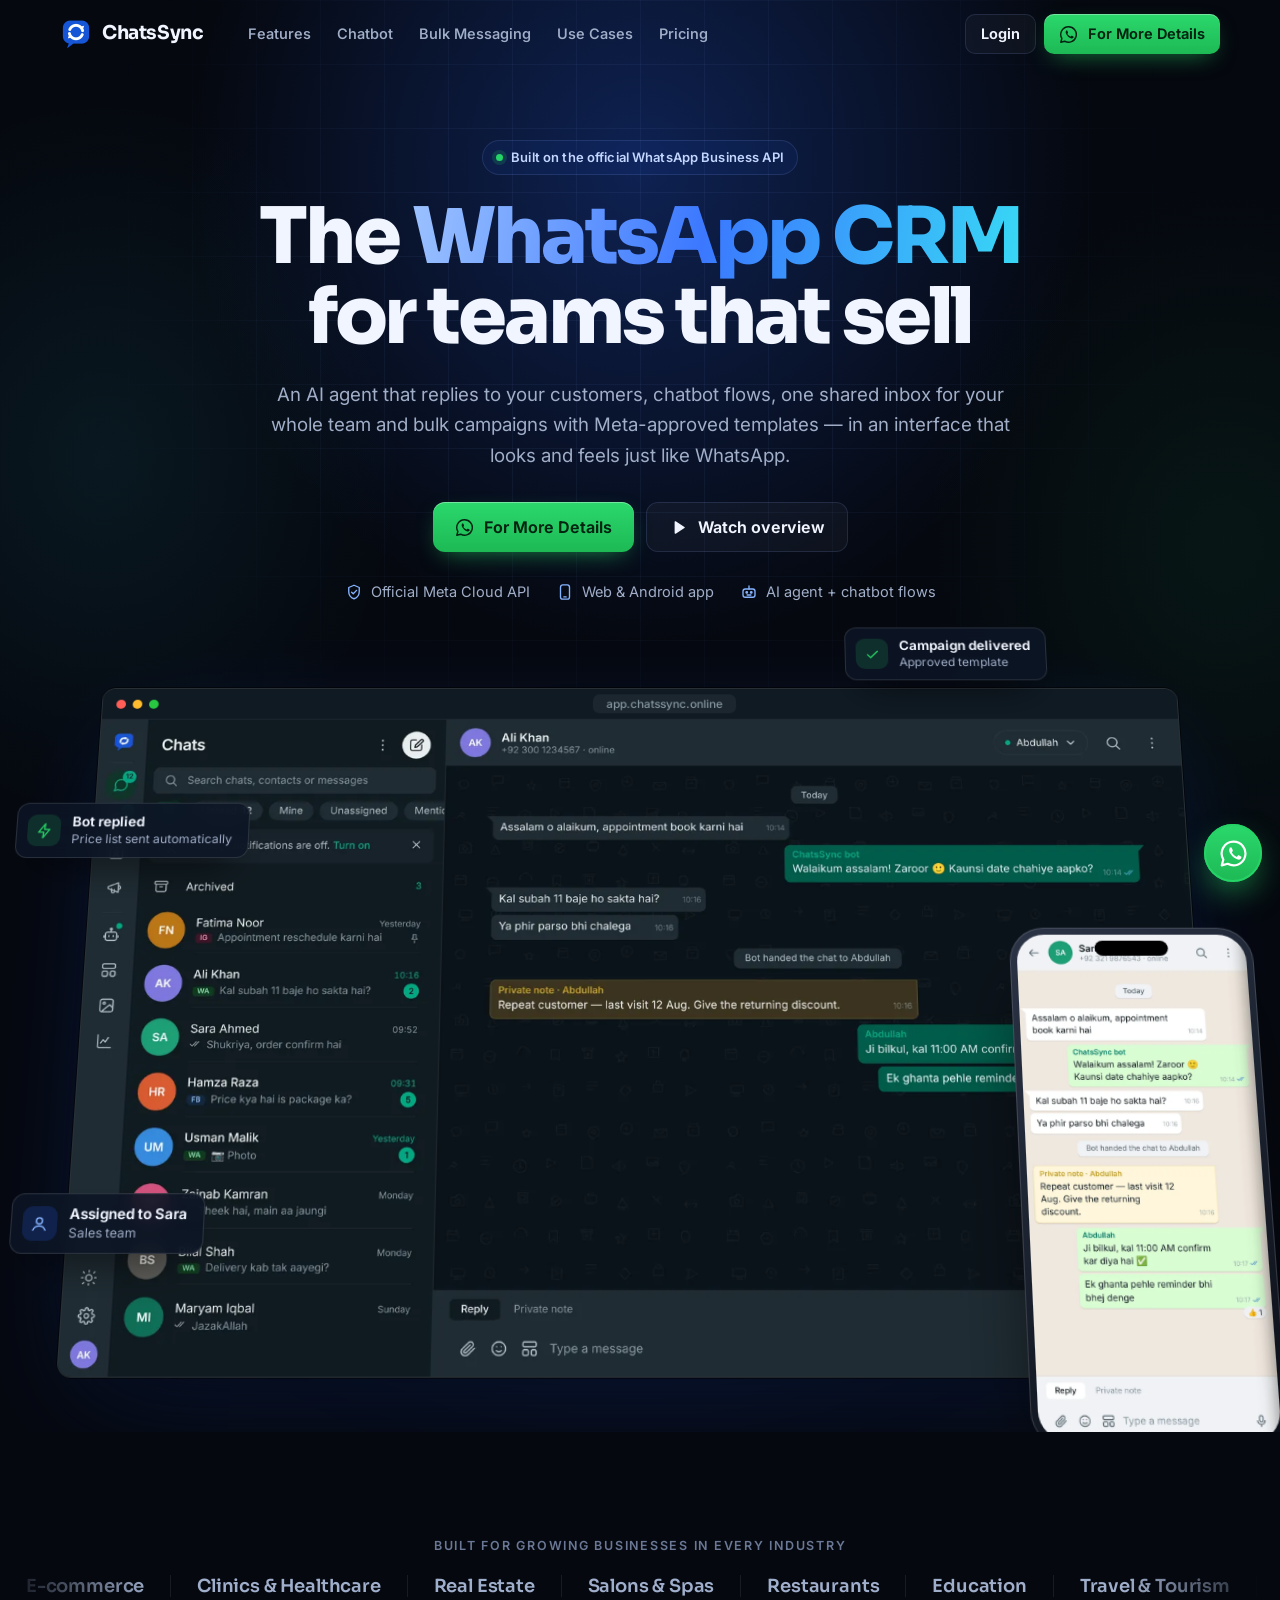
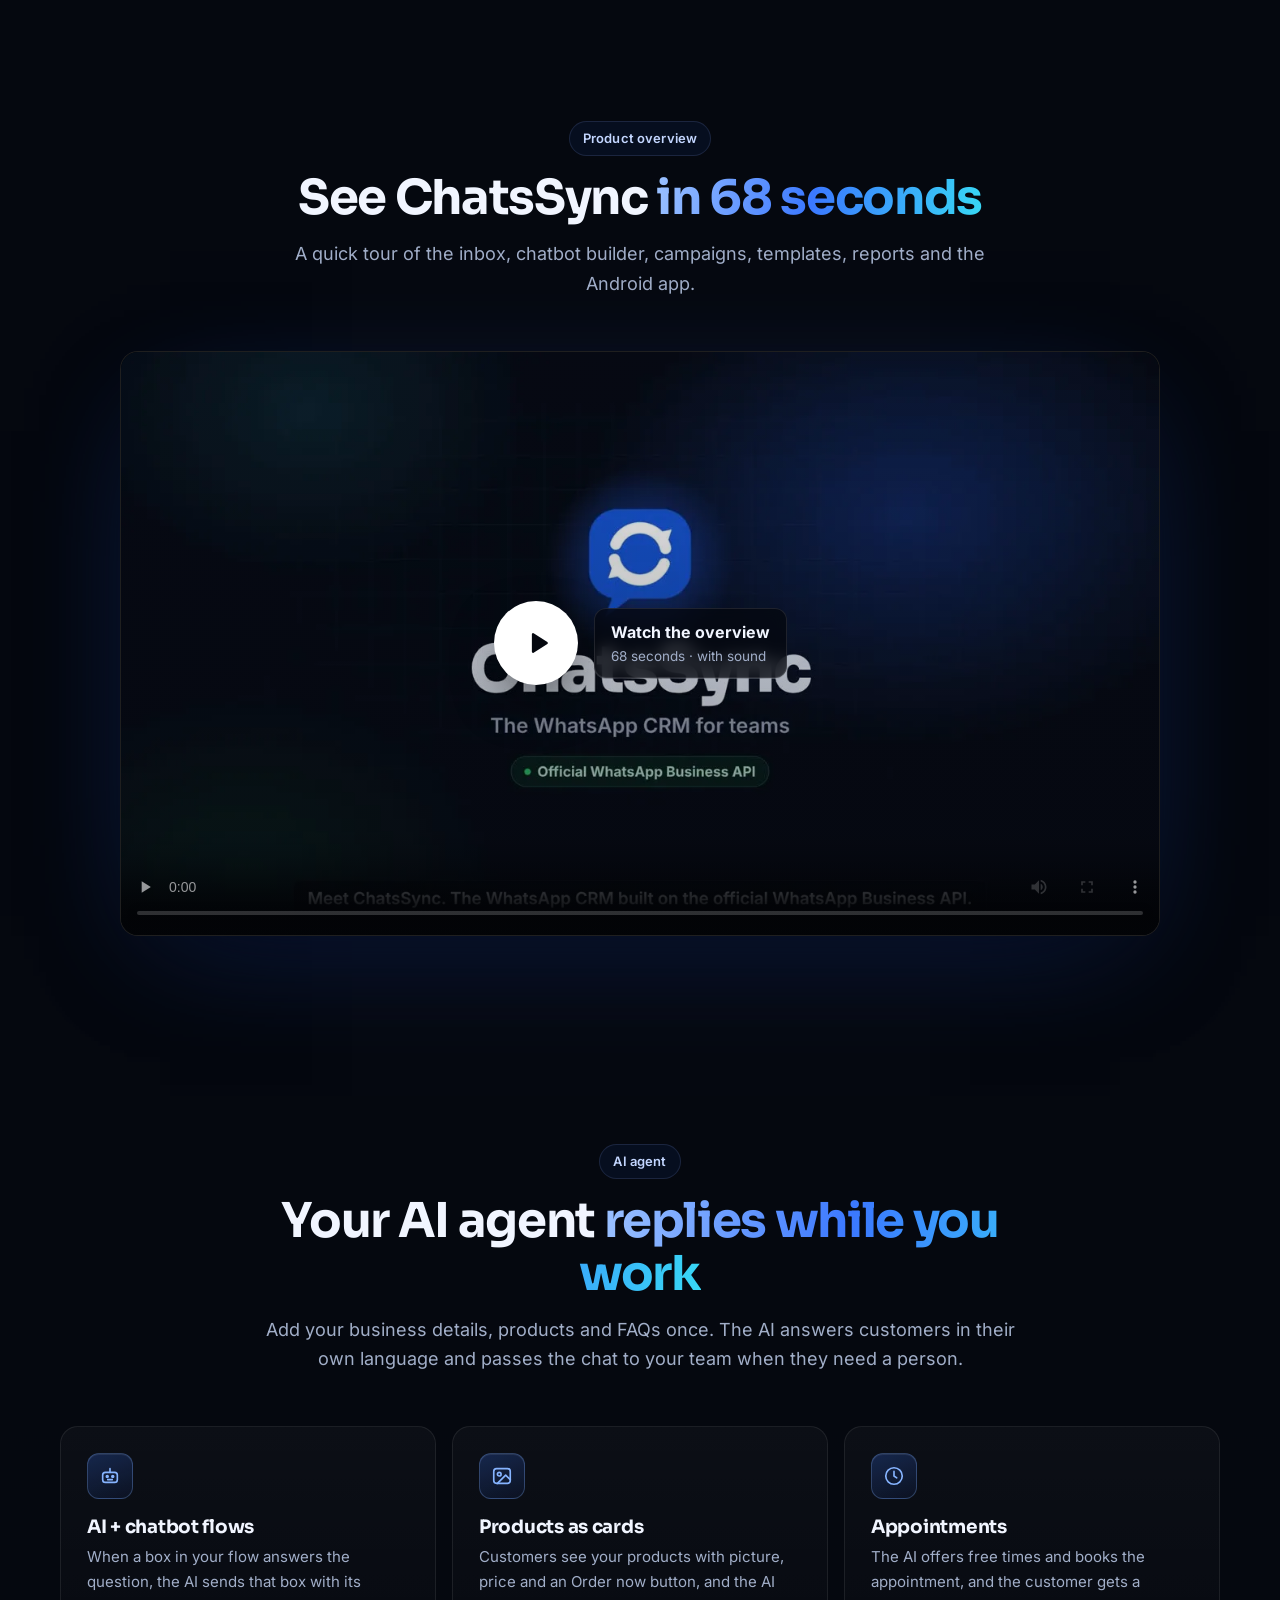
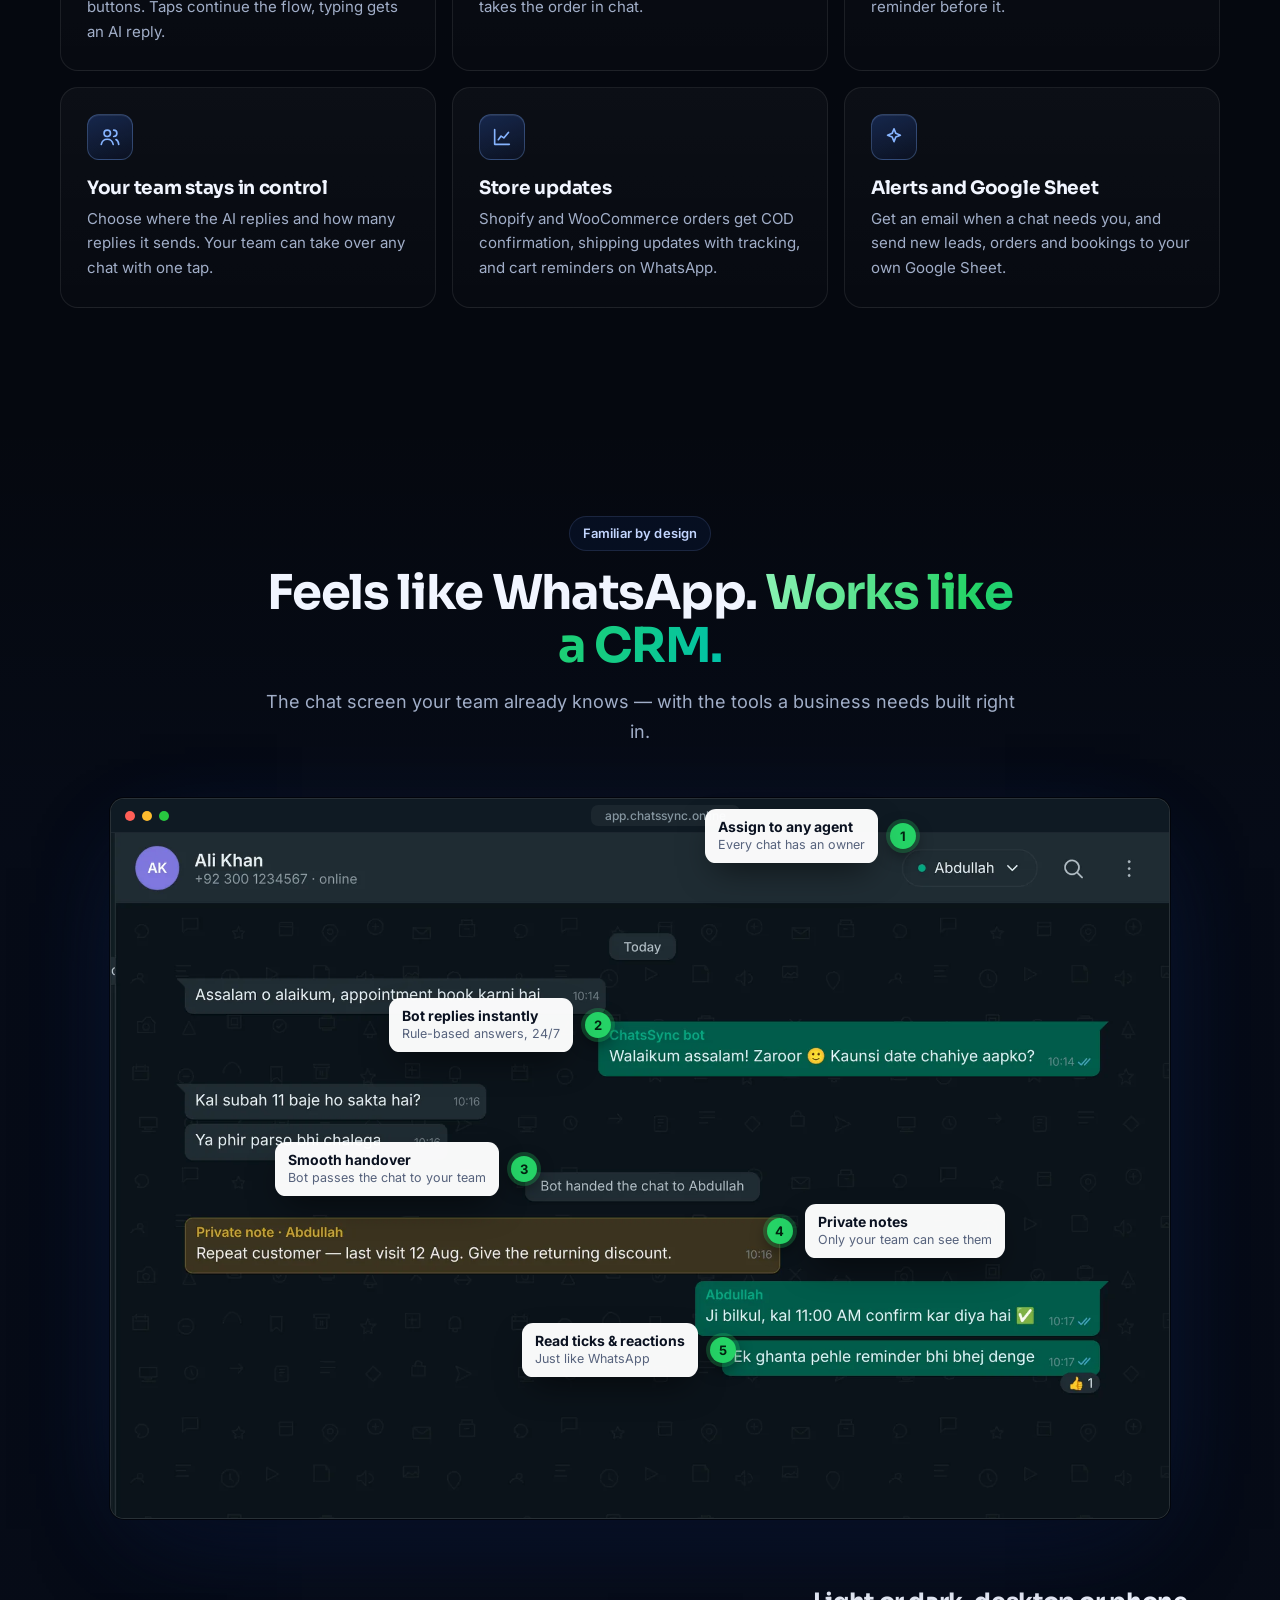
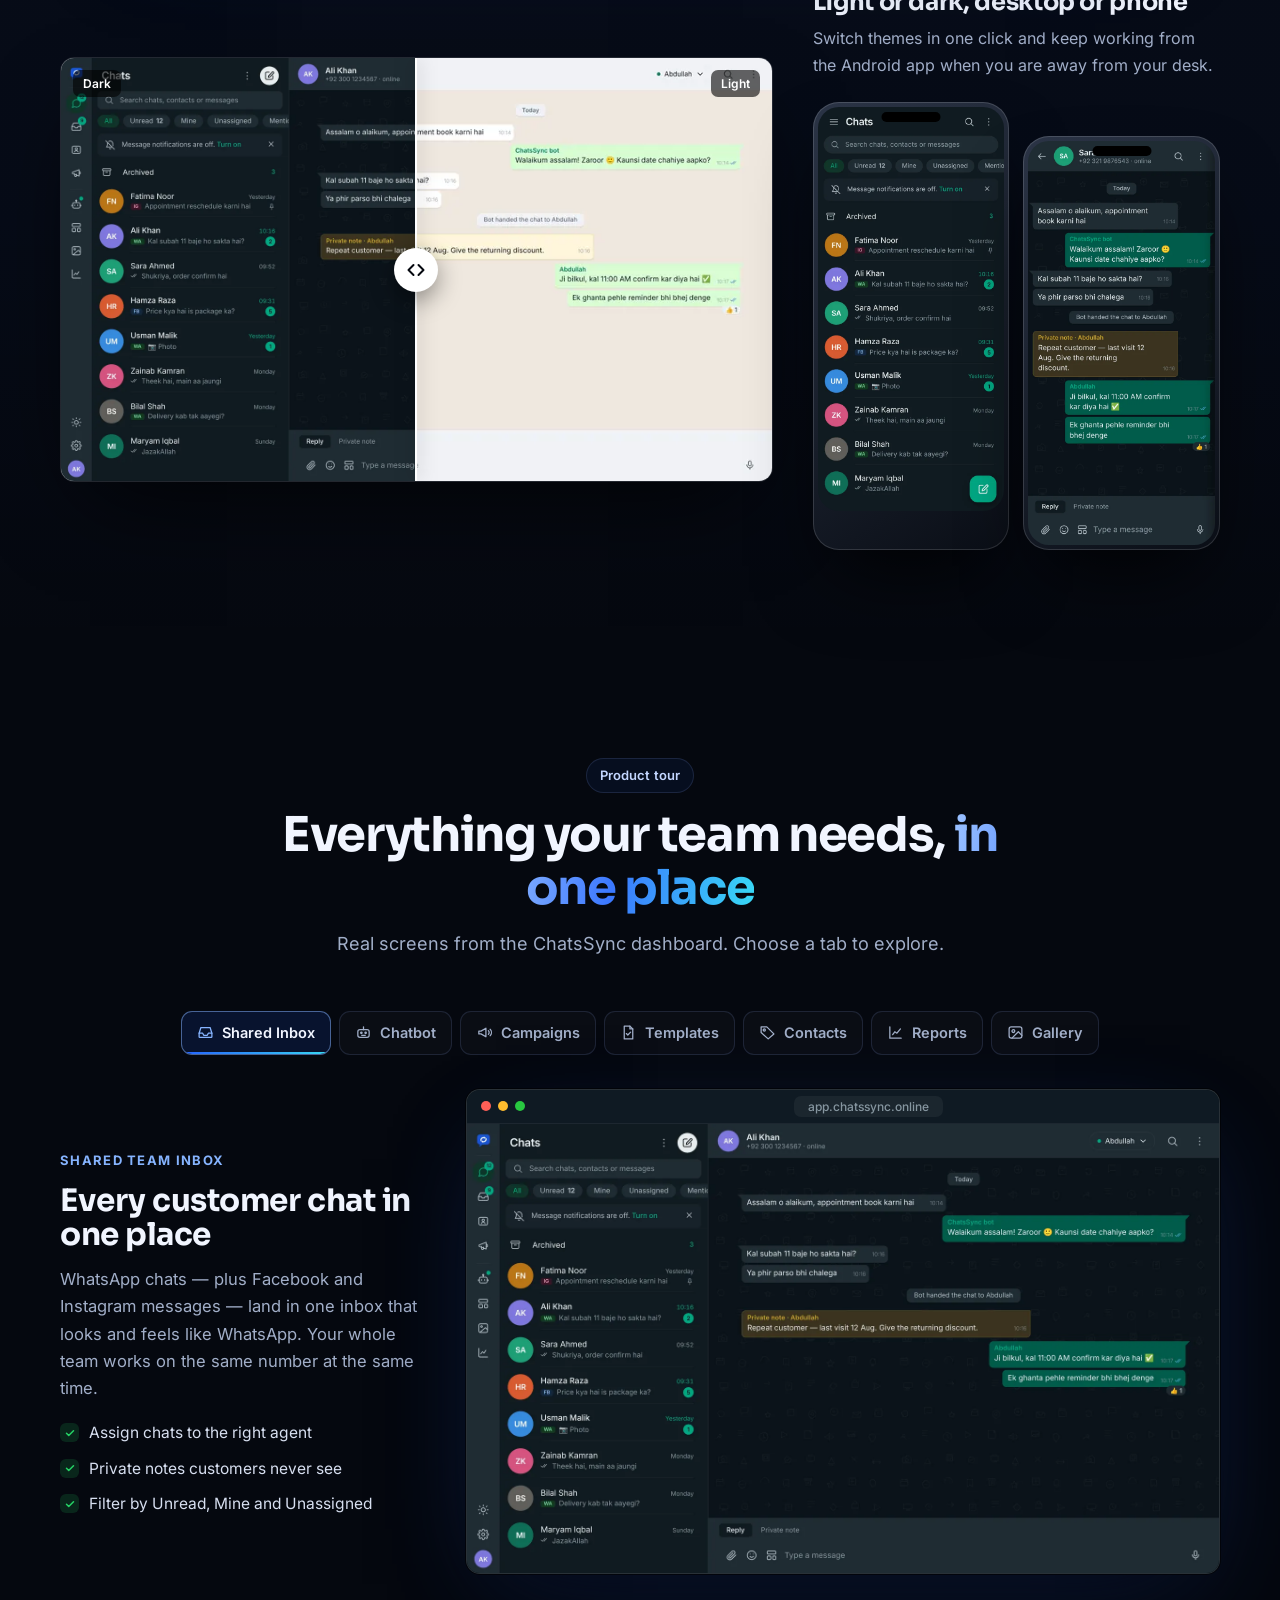
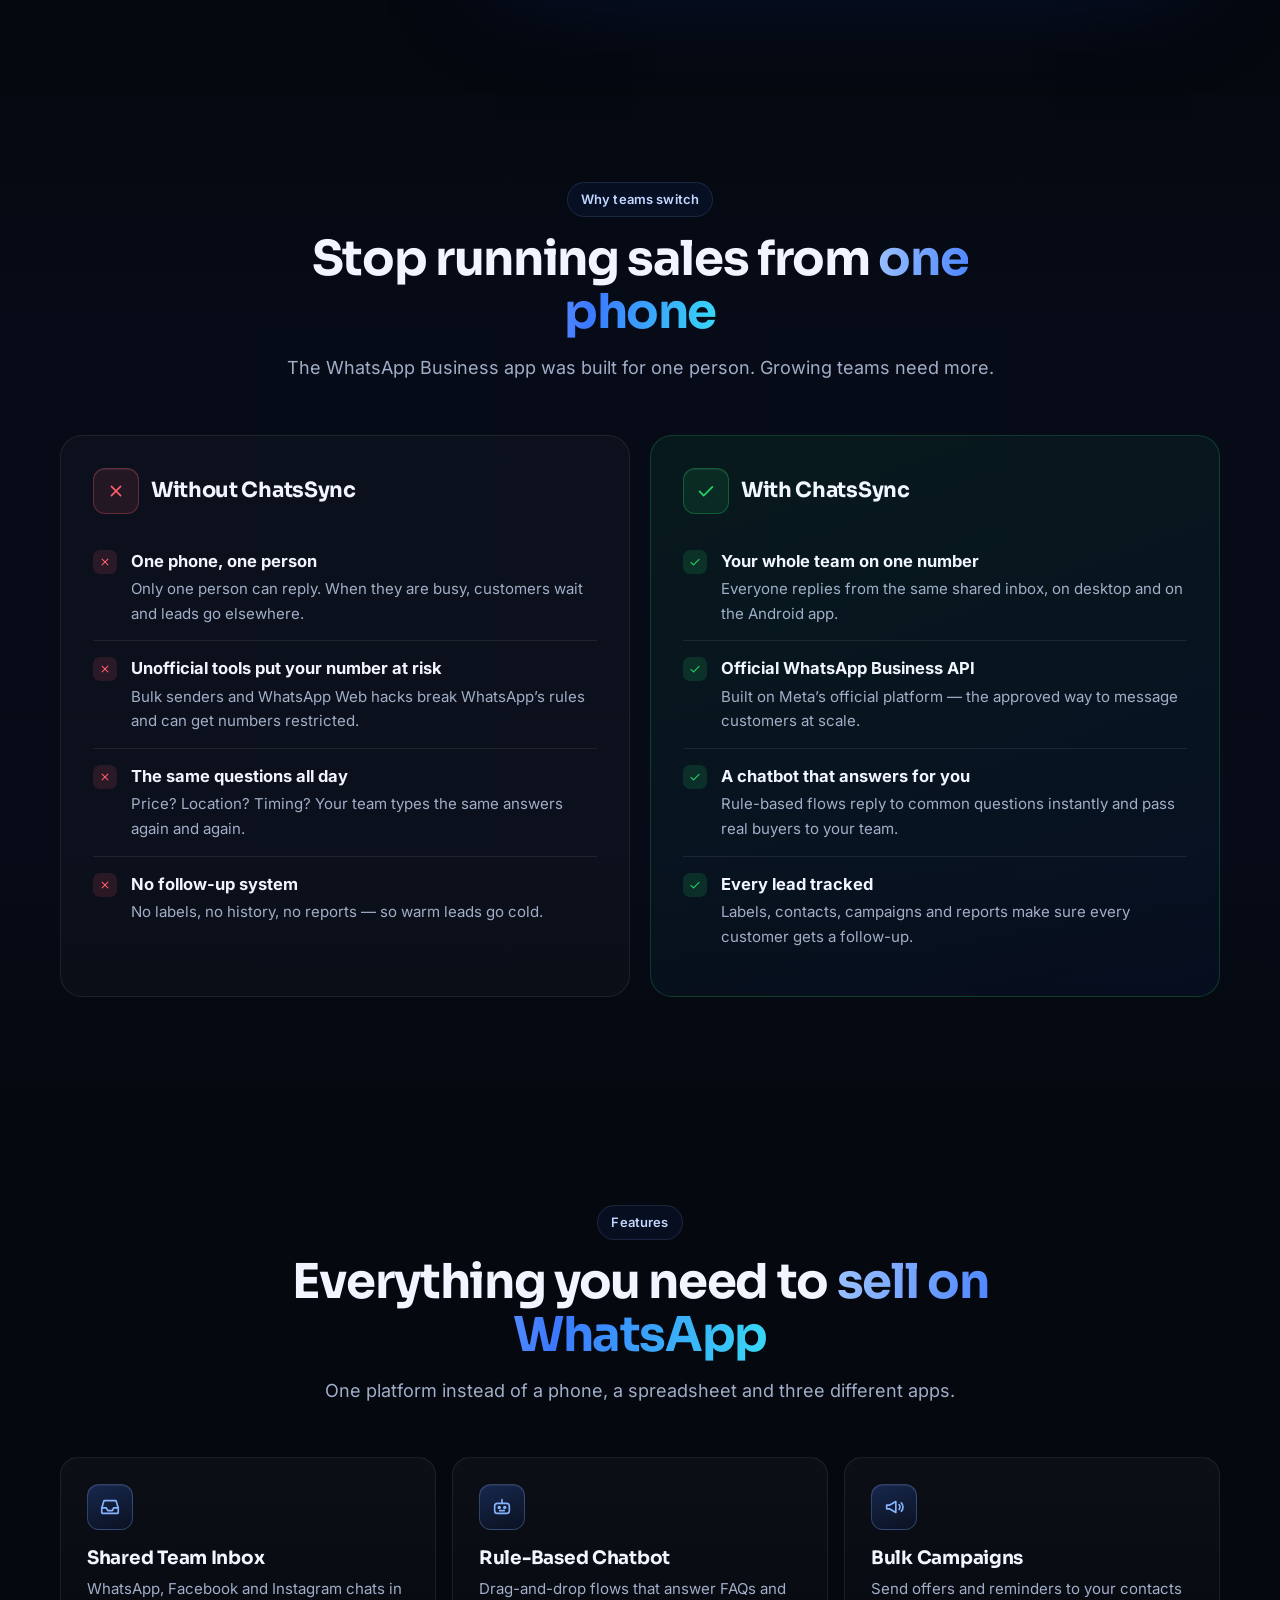
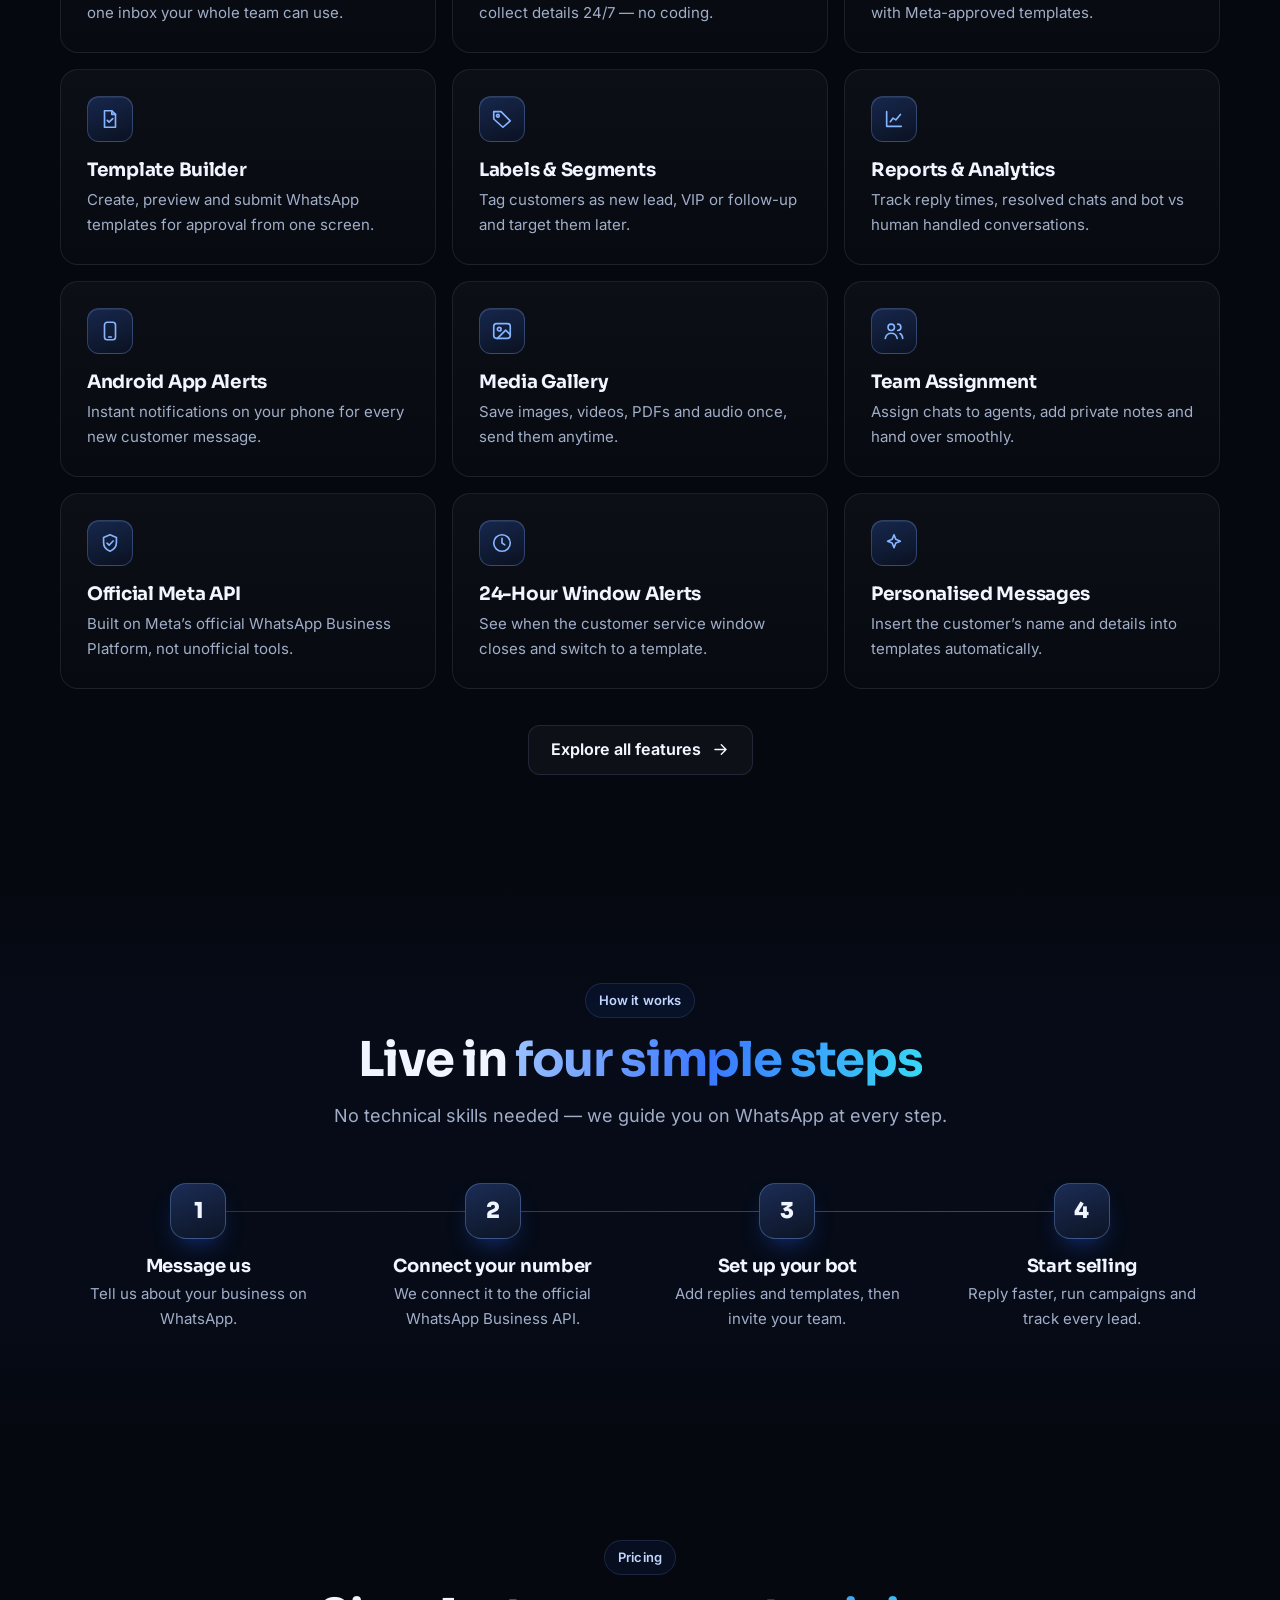
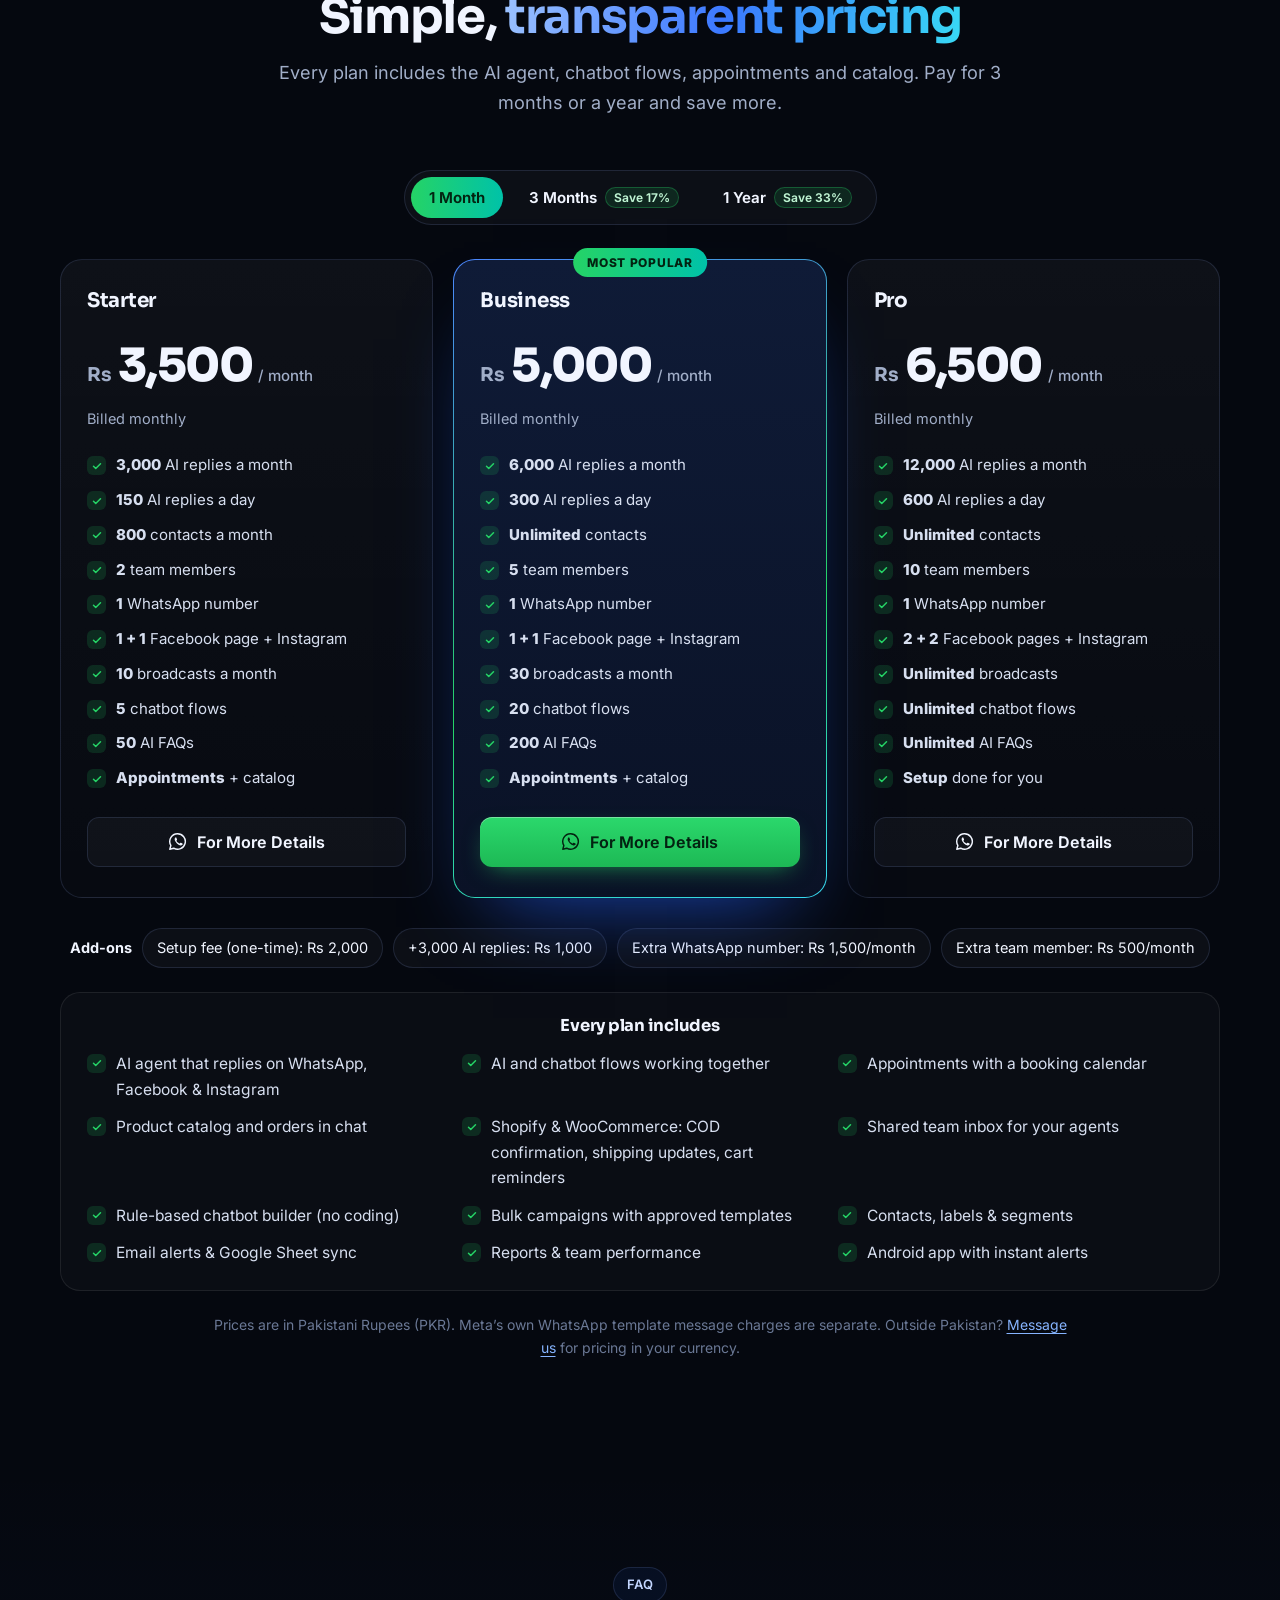
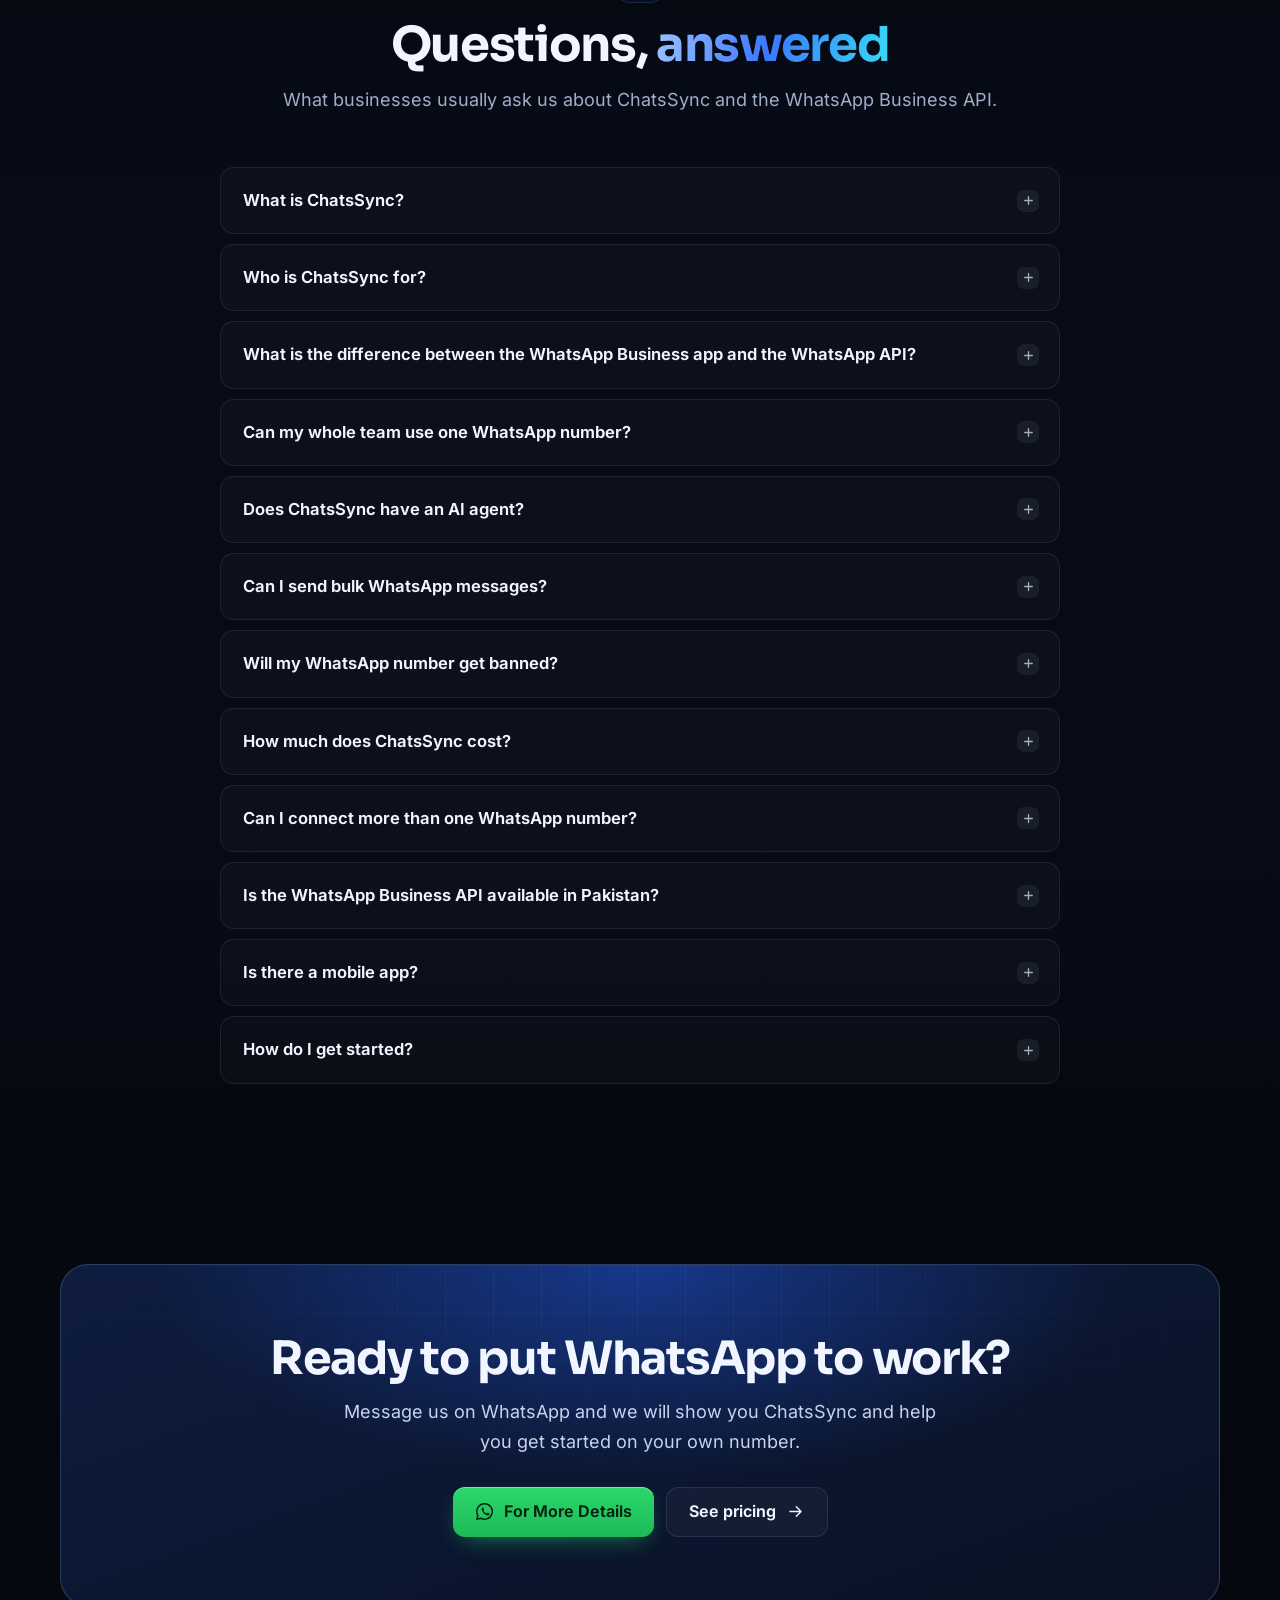
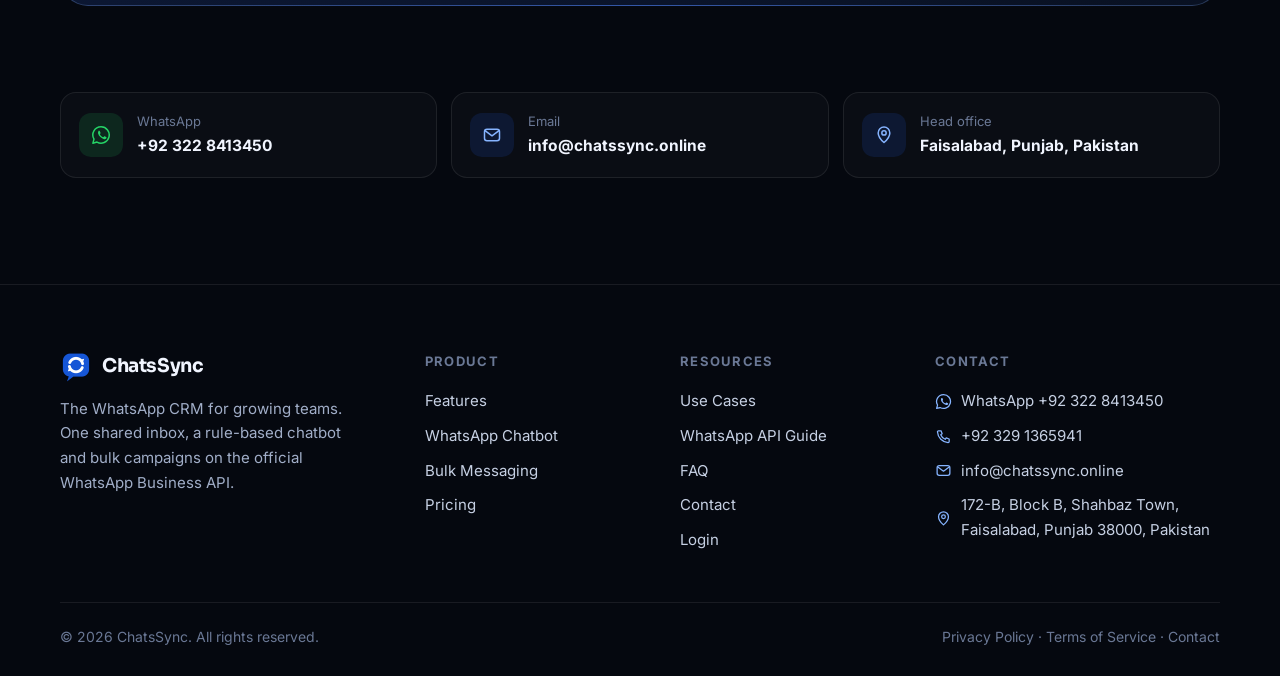
==== commit 52926fd2: "feat(site): new Starter, Business and Pro plans and the AI agent - pricing: 1 Month / 3 Months / 1 Y" ====
--- a/index.html
+++ b/index.html
@@ -13,9 +13,9 @@
 <meta name="twitter:card" content="summary_large_image"><meta name="twitter:title" content="ChatsSync | WhatsApp CRM & WhatsApp Business API Platform"><meta name="twitter:description" content="ChatsSync is a WhatsApp CRM on the official WhatsApp Business API: shared team inbox, rule-based chatbot, bulk campaigns and Android app. For businesses in Pakistan and worldwide."><meta name="twitter:image" content="https://chatssync.online/og-image.jpg">
 <link rel="icon" href="/favicon.ico" sizes="any"><link rel="icon" type="image/png" sizes="32x32" href="/favicon-32.png"><link rel="apple-touch-icon" href="/apple-touch-icon.png"><link rel="manifest" href="/site.webmanifest">
 <link rel="preload" href="/assets/sora.woff2" as="font" type="font/woff2" crossorigin><link rel="preload" href="/assets/inter.woff2" as="font" type="font/woff2" crossorigin>
-<link rel="stylesheet" href="/assets/site.css?v=2">
+<link rel="stylesheet" href="/assets/site.css?v=3">
 <script>document.documentElement.classList.add('js')</script>
-<script type="application/ld+json">{"@context":"https://schema.org","@graph":[{"@type":"Organization","@id":"https://chatssync.online/#org","name":"ChatsSync","url":"https://chatssync.online/","logo":"https://chatssync.online/icon-512.png","description":"ChatsSync is a WhatsApp CRM built on the official WhatsApp Business API, with a shared team inbox, rule-based chatbot builder, bulk campaigns and Android app.","email":"info@chatssync.online","telephone":"+923228413450","address":{"@type":"PostalAddress","streetAddress":"172-B, Block B, Shahbaz Town","addressLocality":"Faisalabad","addressRegion":"Punjab","postalCode":"38000","addressCountry":"PK"},"areaServed":[{"@type":"Country","name":"Pakistan"},{"@type":"Place","name":"Worldwide"}],"contactPoint":[{"@type":"ContactPoint","telephone":"+923228413450","contactType":"sales","availableLanguage":["English","Urdu"]}]},{"@type":"WebSite","@id":"https://chatssync.online/#website","url":"https://chatssync.online/","name":"ChatsSync","publisher":{"@id":"https://chatssync.online/#org"},"inLanguage":"en"},{"@type":"SoftwareApplication","@id":"https://chatssync.online/#app","name":"ChatsSync","url":"https://chatssync.online/","applicationCategory":"BusinessApplication","applicationSubCategory":"WhatsApp CRM","operatingSystem":"Web, Android","description":"WhatsApp CRM on the official WhatsApp Business API: shared team inbox, rule-based chatbot builder, bulk campaigns, templates, contacts, reports and an Android app.","publisher":{"@id":"https://chatssync.online/#org"},"screenshot":"https://chatssync.online/assets/inbox-1600.webp","offers":[{"@type":"Offer","name":"1 Month plan","price":"5000","priceCurrency":"PKR","url":"https://chatssync.online/pricing/","availability":"https://schema.org/InStock"},{"@type":"Offer","name":"3 Months plan","price":"12500","priceCurrency":"PKR","url":"https://chatssync.online/pricing/","availability":"https://schema.org/InStock"},{"@type":"Offer","name":"1 Year plan","price":"40000","priceCurrency":"PKR","url":"https://chatssync.online/pricing/","availability":"https://schema.org/InStock"}]},{"@type":"VideoObject","name":"ChatsSync overview: the WhatsApp CRM for teams","description":"A 68-second tour of ChatsSync: shared WhatsApp inbox, rule-based chatbot builder, bulk campaigns, templates, contacts, reports and the Android app.","thumbnailUrl":"https://chatssync.online/assets/overview-poster.webp","uploadDate":"2026-10-28","duration":"PT1M8S","contentUrl":"https://chatssync.online/assets/chatssync-overview.mp4","publisher":{"@id":"https://chatssync.online/#org"}},{"@type":"FAQPage","mainEntity":[{"@type":"Question","name":"What is ChatsSync?","acceptedAnswer":{"@type":"Answer","text":"ChatsSync is a WhatsApp CRM built on the official WhatsApp Business API. It gives your team one shared inbox for every customer chat, a rule-based chatbot that answers common questions automatically, bulk campaigns with Meta-approved templates, contacts with labels, reports and an Android app."}},{"@type":"Question","name":"Who is ChatsSync for?","acceptedAnswer":{"@type":"Answer","text":"Any business that sells or supports customers on WhatsApp — online stores, clinics, real estate agencies, salons, restaurants, schools, travel agents, retailers and service companies. We are based in Pakistan and work with businesses in Pakistan and other countries."}},{"@type":"Question","name":"What is the difference between the WhatsApp Business app and the WhatsApp API?","acceptedAnswer":{"@type":"Answer","text":"The WhatsApp Business app is made for one person on one phone. The WhatsApp Business API is made for teams: many agents can work on the same number, chatbots can answer automatically, and you can message customers in bulk with approved templates. ChatsSync gives you the API with an easy, WhatsApp-like dashboard."}},{"@type":"Question","name":"Can my whole team use one WhatsApp number?","acceptedAnswer":{"@type":"Answer","text":"Yes. Your agents all work from the same shared inbox. Chats can be assigned to a person, filtered by Mine, Unassigned or Unread, and agents can leave private notes that customers never see."}},{"@type":"Question","name":"Is the ChatsSync chatbot AI?","acceptedAnswer":{"@type":"Answer","text":"No. The ChatsSync chatbot is rule-based. You build the flow with buttons, lists, questions and replies, so customers always get the exact answers you approved. A human can take over the chat at any time."}},{"@type":"Question","name":"Can I send bulk WhatsApp messages?","acceptedAnswer":{"@type":"Answer","text":"Yes. You can send campaigns to your contacts using WhatsApp message templates approved by Meta, and target them by label or segment. Campaign reports show sent, delivered, read and replied."}},{"@type":"Question","name":"Will my WhatsApp number get banned?","acceptedAnswer":{"@type":"Answer","text":"ChatsSync uses Meta’s official WhatsApp Business API, which is the approved way for businesses to message customers. Numbers usually get restricted because of unofficial bulk tools or spam reports, so we recommend messaging customers who opted in and following WhatsApp’s Business Messaging Policy."}},{"@type":"Question","name":"How much does ChatsSync cost?","acceptedAnswer":{"@type":"Answer","text":"Rs 5,000 for 1 month, Rs 12,500 for 3 months or Rs 40,000 for 1 year. Every plan includes every feature and 1 WhatsApp number. Extra numbers are charged separately, and Meta’s own template message fees are not included."}},{"@type":"Question","name":"Can I connect more than one WhatsApp number?","acceptedAnswer":{"@type":"Answer","text":"Yes. Each plan includes 1 WhatsApp number, and you can add more numbers at an additional cost that depends on your needs. Message us on WhatsApp for a quote."}},{"@type":"Question","name":"Is the WhatsApp Business API available in Pakistan?","acceptedAnswer":{"@type":"Answer","text":"Yes. Businesses in Pakistan can use Meta’s WhatsApp Business Platform. ChatsSync helps you connect your number and start messaging customers from the ChatsSync dashboard and Android app. Read our WhatsApp Business API Pakistan guide."}},{"@type":"Question","name":"Is there a mobile app?","acceptedAnswer":{"@type":"Answer","text":"Yes. The ChatsSync Android app sends instant notifications for new messages so you can reply to customers from your phone."}},{"@type":"Question","name":"How do I get started?","acceptedAnswer":{"@type":"Answer","text":"Message us on WhatsApp at +92 322 8413450. We will explain the setup, help you connect your number and get your team started."}}]}]}</script>
+<script type="application/ld+json">{"@context":"https://schema.org","@graph":[{"@type":"Organization","@id":"https://chatssync.online/#org","name":"ChatsSync","url":"https://chatssync.online/","logo":"https://chatssync.online/icon-512.png","description":"ChatsSync is a WhatsApp CRM built on the official WhatsApp Business API, with a shared team inbox, rule-based chatbot builder, bulk campaigns and Android app.","email":"info@chatssync.online","telephone":"+923228413450","address":{"@type":"PostalAddress","streetAddress":"172-B, Block B, Shahbaz Town","addressLocality":"Faisalabad","addressRegion":"Punjab","postalCode":"38000","addressCountry":"PK"},"areaServed":[{"@type":"Country","name":"Pakistan"},{"@type":"Place","name":"Worldwide"}],"contactPoint":[{"@type":"ContactPoint","telephone":"+923228413450","contactType":"sales","availableLanguage":["English","Urdu"]}]},{"@type":"WebSite","@id":"https://chatssync.online/#website","url":"https://chatssync.online/","name":"ChatsSync","publisher":{"@id":"https://chatssync.online/#org"},"inLanguage":"en"},{"@type":"SoftwareApplication","@id":"https://chatssync.online/#app","name":"ChatsSync","url":"https://chatssync.online/","applicationCategory":"BusinessApplication","applicationSubCategory":"WhatsApp CRM","operatingSystem":"Web, Android","description":"WhatsApp CRM with an AI agent on the official WhatsApp Business API: shared team inbox, AI replies, chatbot builder, appointments, catalog orders, bulk campaigns, reports and an Android app.","publisher":{"@id":"https://chatssync.online/#org"},"screenshot":"https://chatssync.online/assets/inbox-1600.webp","offers":[{"@type":"Offer","name":"Starter plan (1 month)","price":"3500","priceCurrency":"PKR","url":"https://chatssync.online/pricing/","availability":"https://schema.org/InStock"},{"@type":"Offer","name":"Business plan (1 month)","price":"5000","priceCurrency":"PKR","url":"https://chatssync.online/pricing/","availability":"https://schema.org/InStock"},{"@type":"Offer","name":"Pro plan (1 month)","price":"6500","priceCurrency":"PKR","url":"https://chatssync.online/pricing/","availability":"https://schema.org/InStock"}]},{"@type":"VideoObject","name":"ChatsSync overview: the WhatsApp CRM for teams","description":"A 68-second tour of ChatsSync: shared WhatsApp inbox, rule-based chatbot builder, bulk campaigns, templates, contacts, reports and the Android app.","thumbnailUrl":"https://chatssync.online/assets/overview-poster.webp","uploadDate":"2026-10-28","duration":"PT1M8S","contentUrl":"https://chatssync.online/assets/chatssync-overview.mp4","publisher":{"@id":"https://chatssync.online/#org"}},{"@type":"FAQPage","mainEntity":[{"@type":"Question","name":"What is ChatsSync?","acceptedAnswer":{"@type":"Answer","text":"ChatsSync is a WhatsApp CRM built on the official WhatsApp Business API. It gives your team one shared inbox for every customer chat, a rule-based chatbot that answers common questions automatically, bulk campaigns with Meta-approved templates, contacts with labels, reports and an Android app."}},{"@type":"Question","name":"Who is ChatsSync for?","acceptedAnswer":{"@type":"Answer","text":"Any business that sells or supports customers on WhatsApp — online stores, clinics, real estate agencies, salons, restaurants, schools, travel agents, retailers and service companies. We are based in Pakistan and work with businesses in Pakistan and other countries."}},{"@type":"Question","name":"What is the difference between the WhatsApp Business app and the WhatsApp API?","acceptedAnswer":{"@type":"Answer","text":"The WhatsApp Business app is made for one person on one phone. The WhatsApp Business API is made for teams: many agents can work on the same number, chatbots can answer automatically, and you can message customers in bulk with approved templates. ChatsSync gives you the API with an easy, WhatsApp-like dashboard."}},{"@type":"Question","name":"Can my whole team use one WhatsApp number?","acceptedAnswer":{"@type":"Answer","text":"Yes. Your agents all work from the same shared inbox. Chats can be assigned to a person, filtered by Mine, Unassigned or Unread, and agents can leave private notes that customers never see."}},{"@type":"Question","name":"Does ChatsSync have an AI agent?","acceptedAnswer":{"@type":"Answer","text":"Yes. The AI agent replies to your customers on WhatsApp, Facebook and Instagram using your business details, products and FAQs. It works together with your rule-based chatbot flows: when a flow box answers the question, the AI sends that box with its buttons. You choose where it replies and how many replies it sends before your team takes over, and a human can take over the chat at any time."}},{"@type":"Question","name":"Can I send bulk WhatsApp messages?","acceptedAnswer":{"@type":"Answer","text":"Yes. You can send campaigns to your contacts using WhatsApp message templates approved by Meta, and target them by label or segment. Campaign reports show sent, delivered, read and replied."}},{"@type":"Question","name":"Will my WhatsApp number get banned?","acceptedAnswer":{"@type":"Answer","text":"ChatsSync uses Meta’s official WhatsApp Business API, which is the approved way for businesses to message customers. Numbers usually get restricted because of unofficial bulk tools or spam reports, so we recommend messaging customers who opted in and following WhatsApp’s Business Messaging Policy."}},{"@type":"Question","name":"How much does ChatsSync cost?","acceptedAnswer":{"@type":"Answer","text":"Rs 5,000 for 1 month, Rs 12,500 for 3 months or Rs 40,000 for 1 year. Every plan includes every feature and 1 WhatsApp number. Extra numbers are charged separately, and Meta’s own template message fees are not included."}},{"@type":"Question","name":"Can I connect more than one WhatsApp number?","acceptedAnswer":{"@type":"Answer","text":"Yes. Each plan includes 1 WhatsApp number, and you can add more numbers at an additional cost that depends on your needs. Message us on WhatsApp for a quote."}},{"@type":"Question","name":"Is the WhatsApp Business API available in Pakistan?","acceptedAnswer":{"@type":"Answer","text":"Yes. Businesses in Pakistan can use Meta’s WhatsApp Business Platform. ChatsSync helps you connect your number and start messaging customers from the ChatsSync dashboard and Android app. Read our WhatsApp Business API Pakistan guide."}},{"@type":"Question","name":"Is there a mobile app?","acceptedAnswer":{"@type":"Answer","text":"Yes. The ChatsSync Android app sends instant notifications for new messages so you can reply to customers from your phone."}},{"@type":"Question","name":"How do I get started?","acceptedAnswer":{"@type":"Answer","text":"Message us on WhatsApp at +92 322 8413450. We will explain the setup, help you connect your number and get your team started."}}]}]}</script>
 </head>
 <body>
 <svg width="0" height="0" style="position:absolute" aria-hidden="true"><symbol id="i-wa" viewBox="0 0 24 24" fill="none" stroke="currentColor" stroke-width="1.8" stroke-linecap="round" stroke-linejoin="round"><path d="M12 2.2A9.8 9.8 0 0 0 3.6 17l-1.3 4.8 4.9-1.3A9.8 9.8 0 1 0 12 2.2z"/><path fill="currentColor" stroke="none" d="M8.7 7.4c.2-.4.4-.4.7-.4h.6c.2 0 .4 0 .6.4l.8 2c.1.3 0 .5-.1.7l-.5.6c-.1.2-.2.4 0 .6.4.8 1 1.5 1.7 2.1.6.5 1.2.9 1.9 1.2.2.1.4.1.6-.1l.7-.8c.2-.2.4-.3.7-.2l1.8.9c.3.1.4.3.4.5 0 .5-.2 1.2-.7 1.6-.6.5-1.4.7-2.2.5-1.7-.4-3.2-1.3-4.4-2.5-1.3-1.2-2.3-2.7-2.8-4.3-.3-1-.1-2 .5-2.8z"/></symbol><symbol id="i-arrow" viewBox="0 0 24 24" fill="none" stroke="currentColor" stroke-width="1.8" stroke-linecap="round" stroke-linejoin="round"><path d="M5 12h14M13 6l6 6-6 6"/></symbol><symbol id="i-check" viewBox="0 0 24 24" fill="none" stroke="currentColor" stroke-width="1.8" stroke-linecap="round" stroke-linejoin="round"><path d="M5 12.5l4.5 4.5L19 7.5"/></symbol><symbol id="i-x" viewBox="0 0 24 24" fill="none" stroke="currentColor" stroke-width="1.8" stroke-linecap="round" stroke-linejoin="round"><path d="M7 7l10 10M17 7L7 17"/></symbol><symbol id="i-phone" viewBox="0 0 24 24" fill="none" stroke="currentColor" stroke-width="1.8" stroke-linecap="round" stroke-linejoin="round"><path d="M5 4h3.5l1.6 4.2-2 1.4a11 11 0 0 0 6.3 6.3l1.4-2L20 15.5V19a1.5 1.5 0 0 1-1.6 1.5A16 16 0 0 1 3.5 5.6 1.5 1.5 0 0 1 5 4z"/></symbol><symbol id="i-mail" viewBox="0 0 24 24" fill="none" stroke="currentColor" stroke-width="1.8" stroke-linecap="round" stroke-linejoin="round"><rect x="3" y="5" width="18" height="14" rx="3"/><path d="M4 7l8 6 8-6"/></symbol><symbol id="i-pin" viewBox="0 0 24 24" fill="none" stroke="currentColor" stroke-width="1.8" stroke-linecap="round" stroke-linejoin="round"><path d="M12 21s7-6.1 7-11.5A7 7 0 0 0 5 9.5C5 14.9 12 21 12 21z"/><circle cx="12" cy="9.5" r="2.6"/></symbol><symbol id="i-bolt" viewBox="0 0 24 24" fill="none" stroke="currentColor" stroke-width="1.8" stroke-linecap="round" stroke-linejoin="round"><path d="M13 2L4 14h7l-1 8 9-12h-7z"/></symbol><symbol id="i-user" viewBox="0 0 24 24" fill="none" stroke="currentColor" stroke-width="1.8" stroke-linecap="round" stroke-linejoin="round"><circle cx="12" cy="8" r="4"/><path d="M4 20c1.5-4 4.5-5.5 8-5.5s6.5 1.5 8 5.5"/></symbol><symbol id="i-inbox" viewBox="0 0 24 24" fill="none" stroke="currentColor" stroke-width="1.8" stroke-linecap="round" stroke-linejoin="round"><path d="M3 13h5l1.5 3h5l1.5-3h5"/><path d="M5.5 5h13l2.5 8v5a1 1 0 0 1-1 1H4a1 1 0 0 1-1-1v-5z"/></symbol><symbol id="i-bot" viewBox="0 0 24 24" fill="none" stroke="currentColor" stroke-width="1.8" stroke-linecap="round" stroke-linejoin="round"><rect x="4" y="8" width="16" height="11" rx="3"/><path d="M12 4v4M9.5 16h5"/><circle cx="9" cy="12.5" r="1" fill="currentColor"/><circle cx="15" cy="12.5" r="1" fill="currentColor"/></symbol><symbol id="i-mega" viewBox="0 0 24 24" fill="none" stroke="currentColor" stroke-width="1.8" stroke-linecap="round" stroke-linejoin="round"><path d="M4 10v4h3l7 4V6l-7 4z"/><path d="M17.5 9.5a3.5 3.5 0 0 1 0 5M20 7.5a6.5 6.5 0 0 1 0 9"/></symbol><symbol id="i-file" viewBox="0 0 24 24" fill="none" stroke="currentColor" stroke-width="1.8" stroke-linecap="round" stroke-linejoin="round"><path d="M6 3h8l4 4v14H6z"/><path d="M14 3v4h4M9 13.5l2 2 4-4"/></symbol><symbol id="i-tag" viewBox="0 0 24 24" fill="none" stroke="currentColor" stroke-width="1.8" stroke-linecap="round" stroke-linejoin="round"><path d="M3 12V4h8l10 10-8 7z"/><circle cx="7.5" cy="8.5" r="1.5"/></symbol><symbol id="i-chart" viewBox="0 0 24 24" fill="none" stroke="currentColor" stroke-width="1.8" stroke-linecap="round" stroke-linejoin="round"><path d="M4 20V4M4 20h16"/><path d="M8 15l3-4 3 2 5-6"/></symbol><symbol id="i-mobile" viewBox="0 0 24 24" fill="none" stroke="currentColor" stroke-width="1.8" stroke-linecap="round" stroke-linejoin="round"><rect x="6" y="2.5" width="12" height="19" rx="3"/><path d="M10.5 18.5h3"/></symbol><symbol id="i-image" viewBox="0 0 24 24" fill="none" stroke="currentColor" stroke-width="1.8" stroke-linecap="round" stroke-linejoin="round"><rect x="3" y="4" width="18" height="16" rx="3"/><circle cx="9" cy="10" r="2"/><path d="M21 16l-5-5-9 9"/></symbol><symbol id="i-users" viewBox="0 0 24 24" fill="none" stroke="currentColor" stroke-width="1.8" stroke-linecap="round" stroke-linejoin="round"><circle cx="9" cy="8" r="3.5"/><path d="M2.5 20c.8-3.5 3.4-5.5 6.5-5.5s5.7 2 6.5 5.5"/><path d="M16 4.5a3.5 3.5 0 0 1 0 7M18.5 14.8c1.6.8 2.7 2.5 3 5.2"/></symbol><symbol id="i-shield" viewBox="0 0 24 24" fill="none" stroke="currentColor" stroke-width="1.8" stroke-linecap="round" stroke-linejoin="round"><path d="M12 3l7 3v5.5c0 4.5-3 8-7 9.5-4-1.5-7-5-7-9.5V6z"/><path d="M8.8 12.2l2.2 2.2 4.4-4.6"/></symbol><symbol id="i-clock" viewBox="0 0 24 24" fill="none" stroke="currentColor" stroke-width="1.8" stroke-linecap="round" stroke-linejoin="round"><circle cx="12" cy="12" r="9"/><path d="M12 7v5l3 2"/></symbol><symbol id="i-spark" viewBox="0 0 24 24" fill="none" stroke="currentColor" stroke-width="1.8" stroke-linecap="round" stroke-linejoin="round"><path d="M12 3l2 5 5 2-5 2-2 5-2-5-5-2 5-2z"/></symbol><symbol id="i-play" viewBox="0 0 24 24" fill="none" stroke="currentColor" stroke-width="1.8" stroke-linecap="round" stroke-linejoin="round"><path d="M8 5v14l11-7z" fill="currentColor"/></symbol><symbol id="i-globe" viewBox="0 0 24 24" fill="none" stroke="currentColor" stroke-width="1.8" stroke-linecap="round" stroke-linejoin="round"><circle cx="12" cy="12" r="9"/><path d="M3 12h18M12 3a14 14 0 0 1 0 18M12 3a14 14 0 0 0 0 18"/></symbol><symbol id="i-layers" viewBox="0 0 24 24" fill="none" stroke="currentColor" stroke-width="1.8" stroke-linecap="round" stroke-linejoin="round"><path d="M12 3l9 5-9 5-9-5z"/><path d="M3 13l9 5 9-5"/></symbol><symbol id="i-cart" viewBox="0 0 24 24" fill="none" stroke="currentColor" stroke-width="1.8" stroke-linecap="round" stroke-linejoin="round"><circle cx="9" cy="20" r="1.4"/><circle cx="17" cy="20" r="1.4"/><path d="M3 4h2.5l2.2 11h10.6L20.5 8H7"/></symbol><symbol id="i-health" viewBox="0 0 24 24" fill="none" stroke="currentColor" stroke-width="1.8" stroke-linecap="round" stroke-linejoin="round"><path d="M12 20s-7-4.4-7-10a4 4 0 0 1 7-2.6A4 4 0 0 1 19 10c0 5.6-7 10-7 10z"/><path d="M9 11.5h6M12 8.5v6"/></symbol><symbol id="i-home" viewBox="0 0 24 24" fill="none" stroke="currentColor" stroke-width="1.8" stroke-linecap="round" stroke-linejoin="round"><path d="M4 11l8-7 8 7v9H4z"/><path d="M10 20v-5h4v5"/></symbol><symbol id="i-scissors" viewBox="0 0 24 24" fill="none" stroke="currentColor" stroke-width="1.8" stroke-linecap="round" stroke-linejoin="round"><circle cx="6" cy="7" r="2.5"/><circle cx="6" cy="17" r="2.5"/><path d="M8 8.5L20 18M8 15.5L20 6"/></symbol><symbol id="i-food" viewBox="0 0 24 24" fill="none" stroke="currentColor" stroke-width="1.8" stroke-linecap="round" stroke-linejoin="round"><path d="M7 3v8M5 3v5a2 2 0 0 0 4 0V3M7 11v10M16 21V3c-2 1-3 4-3 7h3"/></symbol><symbol id="i-cap" viewBox="0 0 24 24" fill="none" stroke="currentColor" stroke-width="1.8" stroke-linecap="round" stroke-linejoin="round"><path d="M2 9l10-5 10 5-10 5z"/><path d="M6 11v5c3 2 9 2 12 0v-5"/></symbol><symbol id="i-plane" viewBox="0 0 24 24" fill="none" stroke="currentColor" stroke-width="1.8" stroke-linecap="round" stroke-linejoin="round"><path d="M2.5 13.5l19-8-6 15-3.5-6.5z"/><path d="M12 14l3-3"/></symbol><symbol id="i-store" viewBox="0 0 24 24" fill="none" stroke="currentColor" stroke-width="1.8" stroke-linecap="round" stroke-linejoin="round"><path d="M4 9l1.5-5h13L20 9"/><path d="M4 9a2.7 2.7 0 0 0 5.3 0 2.7 2.7 0 0 0 5.4 0A2.7 2.7 0 0 0 20 9"/><path d="M5 11v9h14v-9"/></symbol></svg>
@@ -33,9 +33,9 @@
 <div class="hero-copy">
 <span class="eyebrow"><span class="dot"></span>Built on the official WhatsApp Business API</span>
 <h1>The <span class="grad">WhatsApp CRM</span> <br>for teams that sell</h1>
-<p class="lede">One shared inbox for your whole team, a rule-based chatbot that replies 24/7, and bulk campaigns with Meta-approved templates &mdash; in an interface that looks and feels just like WhatsApp.</p>
+<p class="lede">An AI agent that replies to your customers, chatbot flows, one shared inbox for your whole team and bulk campaigns with Meta-approved templates &mdash; in an interface that looks and feels just like WhatsApp.</p>
 <div class="hero-cta"><a class="btn btn-wa" href="https://wa.me/923228413450?text=Hi%20ChatsSync%2C%20I%20want%20more%20details%20about%20your%20WhatsApp%20CRM." target="_blank" rel="noopener" data-lead="hero"><svg class="ic" aria-hidden="true"><use href="#i-wa"/></svg><span>For More Details</span></a><a class="btn btn-ghost" href="#overview"><svg class="ic" aria-hidden="true"><use href="#i-play"/></svg>Watch overview</a></div>
-<div class="hero-trust"><span><svg class="ic" aria-hidden="true"><use href="#i-shield"/></svg>Official Meta Cloud API</span><span><svg class="ic" aria-hidden="true"><use href="#i-mobile"/></svg>Web &amp; Android app</span><span><svg class="ic" aria-hidden="true"><use href="#i-bot"/></svg>Rule-based chatbot</span></div>
+<div class="hero-trust"><span><svg class="ic" aria-hidden="true"><use href="#i-shield"/></svg>Official Meta Cloud API</span><span><svg class="ic" aria-hidden="true"><use href="#i-mobile"/></svg>Web &amp; Android app</span><span><svg class="ic" aria-hidden="true"><use href="#i-bot"/></svg>AI agent + chatbot flows</span></div>
 </div>
 <div class="stage"><div class="stage-glow"></div><div class="scene" id="scene">
 <div class="win"><div class="win-bar"><i></i><i></i><i></i><b>app.chatssync.online</b></div><img src="/assets/inbox-1600.webp" srcset="/assets/inbox-800.webp 800w, /assets/inbox-1600.webp 1600w, /assets/inbox-2400.webp 2400w" sizes="(max-width: 1200px) 94vw, 1120px" width="1600" height="956" alt="ChatsSync WhatsApp CRM inbox with customer chats, chatbot replies and private notes" fetchpriority="high"></div>
@@ -58,6 +58,7 @@
 </div></div>
 </div></section>
 
+<section class="section" id="ai"><div class="wrap"><div class="sec-head rv"><span class="eyebrow">AI agent</span><h2>Your AI agent <span class="grad">replies while you work</span></h2><p>Add your business details, products and FAQs once. The AI answers customers in their own language and passes the chat to your team when they need a person.</p></div><div class="fgrid"><div class="fc rv"><span class="fi"><svg class="ic" aria-hidden="true"><use href="#i-bot"/></svg></span><h3>AI + chatbot flows</h3><p>When a box in your flow answers the question, the AI sends that box with its buttons. Taps continue the flow, typing gets an AI reply.</p></div><div class="fc rv d1"><span class="fi"><svg class="ic" aria-hidden="true"><use href="#i-image"/></svg></span><h3>Products as cards</h3><p>Customers see your products with picture, price and an Order now button, and the AI takes the order in chat.</p></div><div class="fc rv d2"><span class="fi"><svg class="ic" aria-hidden="true"><use href="#i-clock"/></svg></span><h3>Appointments</h3><p>The AI offers free times and books the appointment, and the customer gets a reminder before it.</p></div><div class="fc rv"><span class="fi"><svg class="ic" aria-hidden="true"><use href="#i-users"/></svg></span><h3>Your team stays in control</h3><p>Choose where the AI replies and how many replies it sends. Your team can take over any chat with one tap.</p></div><div class="fc rv d1"><span class="fi"><svg class="ic" aria-hidden="true"><use href="#i-chart"/></svg></span><h3>Store updates</h3><p>Shopify and WooCommerce orders get COD confirmation, shipping updates with tracking, and cart reminders on WhatsApp.</p></div><div class="fc rv d2"><span class="fi"><svg class="ic" aria-hidden="true"><use href="#i-spark"/></svg></span><h3>Alerts and Google Sheet</h3><p>Get an email when a chat needs you, and send new leads, orders and bookings to your own Google Sheet.</p></div></div></div></section>
 <section class="section alt"><div class="wrap">
 <div class="sec-head rv"><span class="eyebrow">Familiar by design</span><h2>Feels like WhatsApp. <span class="grad-wa">Works like a CRM.</span></h2><p>The chat screen your team already knows &mdash; with the tools a business needs built right in.</p></div>
 <div class="annot rv"><div class="annot-img"><div class="win"><div class="win-bar"><i></i><i></i><i></i><b>app.chatssync.online</b></div><img src="/assets/thread-1800.webp" srcset="/assets/thread-900.webp 900w, /assets/thread-1800.webp 1800w" sizes="(max-width: 980px) 100vw, 1000px" width="1800" height="1165" alt="ChatsSync conversation view with bot reply, agent handover, private note and read ticks" loading="lazy" decoding="async"></div><div class="an an-l" style="left:74.8%;top:5.2%"><span class="an-dot">1</span><span class="an-lbl"><b>Assign to any agent</b><span>Every chat has an owner</span></span></div><div class="an an-l" style="left:46.0%;top:31.5%"><span class="an-dot">2</span><span class="an-lbl"><b>Bot replies instantly</b><span>Rule-based answers, 24/7</span></span></div><div class="an an-l" style="left:39.1%;top:51.5%"><span class="an-dot">3</span><span class="an-lbl"><b>Smooth handover</b><span>Bot passes the chat to your team</span></span></div><div class="an an-r" style="left:63.2%;top:60.1%"><span class="an-dot">4</span><span class="an-lbl"><b>Private notes</b><span>Only your team can see them</span></span></div><div class="an an-l" style="left:57.8%;top:76.6%"><span class="an-dot">5</span><span class="an-lbl"><b>Read ticks &amp; reactions</b><span>Just like WhatsApp</span></span></div></div><ol class="annot-list"><li><span class="an-dot">1</span><span><b>Assign to any agent</b> &mdash; Every chat has an owner</span></li><li><span class="an-dot">2</span><span><b>Bot replies instantly</b> &mdash; Rule-based answers, 24/7</span></li><li><span class="an-dot">3</span><span><b>Smooth handover</b> &mdash; Bot passes the chat to your team</span></li><li><span class="an-dot">4</span><span><b>Private notes</b> &mdash; Only your team can see them</span></li><li><span class="an-dot">5</span><span><b>Read ticks &amp; reactions</b> &mdash; Just like WhatsApp</span></li></ol></div>
@@ -111,33 +112,14 @@
 </div></div></section>
 
 <section class="section" id="pricing"><div class="wrap">
-<div class="sec-head rv"><span class="eyebrow">Pricing</span><h2>Simple, <span class="grad">transparent pricing</span></h2><p>Every plan includes every feature and 1 WhatsApp number. Choose a longer plan and save more.</p></div>
-<div class="plans"><article class="plan rv">
-<h3>1 Month </h3>
-<div class="price"><span class="cur">Rs</span><span class="amt">5,000</span><span class="per">/ month</span></div>
-<p class="pnote">Billed monthly. Ideal to get started.</p>
-<ul class="ticks"><li>All ChatsSync features included</li><li>1 WhatsApp number included</li><li>Extra numbers available at additional cost</li></ul>
-<a class="btn btn-ghost" href="https://wa.me/923228413450?text=Hi%20ChatsSync%2C%20I%20want%20details%20about%20the%201%20Month%20plan%20%28Rs%205%2C000%29." target="_blank" rel="noopener" data-lead="plan_1m"><svg class="ic" aria-hidden="true"><use href="#i-wa"/></svg><span>For More Details</span></a>
-</article><article class="plan best rv"><span class="ptag">Recommended</span>
-<h3>3 Months <small>Save 16%</small></h3>
-<div class="price"><span class="cur">Rs</span><span class="amt">12,500</span><span class="per">/ 3 months</span></div>
-<p class="pnote">Rs 4,167/month &middot; <b>You save Rs 2,500</b></p>
-<ul class="ticks"><li>All ChatsSync features included</li><li>1 WhatsApp number included</li><li>Extra numbers available at additional cost</li></ul>
-<a class="btn btn-wa" href="https://wa.me/923228413450?text=Hi%20ChatsSync%2C%20I%20want%20details%20about%20the%203%20Months%20plan%20%28Rs%2012%2C500%29." target="_blank" rel="noopener" data-lead="plan_3m"><svg class="ic" aria-hidden="true"><use href="#i-wa"/></svg><span>For More Details</span></a>
-</article><article class="plan rv">
-<h3>1 Year <small>Save 33%</small></h3>
-<div class="price"><span class="cur">Rs</span><span class="amt">40,000</span><span class="per">/ year</span></div>
-<p class="pnote">Rs 3,333/month &middot; <b>You save Rs 20,000</b></p>
-<ul class="ticks"><li>All ChatsSync features included</li><li>1 WhatsApp number included</li><li>Extra numbers available at additional cost</li></ul>
-<a class="btn btn-ghost" href="https://wa.me/923228413450?text=Hi%20ChatsSync%2C%20I%20want%20details%20about%20the%201%20Year%20plan%20%28Rs%2040%2C000%29." target="_blank" rel="noopener" data-lead="plan_1y"><svg class="ic" aria-hidden="true"><use href="#i-wa"/></svg><span>For More Details</span></a>
-</article></div>
-<div class="incl rv"><h3>Every plan includes</h3><ul class="ticks"><li>Official WhatsApp Business API</li><li>Shared team inbox for your agents</li><li>Rule-based chatbot builder (no coding)</li><li>Bulk campaigns with approved templates</li><li>Template builder &amp; approval tracking</li><li>Contacts, labels &amp; segments</li><li>Reports &amp; team performance</li><li>Media gallery</li><li>Android app with instant alerts</li></ul></div>
-<p class="pfine">Each plan includes 1 WhatsApp number. Additional numbers are charged separately and the price depends on your needs. Prices are in Pakistani Rupees (PKR); Meta&rsquo;s own WhatsApp template message fees are not included. Outside Pakistan? <a href="https://wa.me/923228413450?text=Hi%20ChatsSync%2C%20I%20am%20outside%20Pakistan%20and%20want%20pricing%20details." target="_blank" rel="noopener" data-lead="intl">Message us</a> for pricing in your currency.</p>
+<div class="sec-head rv"><span class="eyebrow">Pricing</span><h2>Simple, <span class="grad">transparent pricing</span></h2><p>Every plan includes the AI agent, chatbot flows, appointments and catalog. Pay for 3 months or a year and save more.</p></div>
+<div class="pswitch rv" role="group" aria-label="Billing period"><button type="button" class="pswitch-b" data-period="month" aria-pressed="true">1 Month</button><button type="button" class="pswitch-b" data-period="quarter" aria-pressed="false">3 Months <small>Save 17%</small></button><button type="button" class="pswitch-b" data-period="year" aria-pressed="false">1 Year <small>Save 33%</small></button></div><div class="plans" data-period="month"><article class="plan rv"><h3>Starter</h3><div class="price" data-p="month"><span class="cur">Rs</span><span class="amt">3,500</span><span class="per">/ month</span></div><p class="pnote" data-p="month">Billed monthly</p><div class="price" data-p="quarter"><span class="cur">Rs</span><span class="amt">8,750</span><span class="per">/ 3 months</span></div><p class="pnote" data-p="quarter">Rs 2,917/month &middot; <b>You save Rs 1,750</b></p><div class="price" data-p="year"><span class="cur">Rs</span><span class="amt">28,000</span><span class="per">/ year</span></div><p class="pnote" data-p="year">Rs 2,333/month &middot; <b>You save Rs 14,000</b></p><ul class="ticks prows"><li><span><b>3,000</b> AI replies a month</span></li><li><span><b>150</b> AI replies a day</span></li><li><span><b>800</b> contacts a month</span></li><li><span><b>2</b> team members</span></li><li><span><b>1</b> WhatsApp number</span></li><li><span><b>1 + 1</b> Facebook page + Instagram</span></li><li><span><b>10</b> broadcasts a month</span></li><li><span><b>5</b> chatbot flows</span></li><li><span><b>50</b> AI FAQs</span></li><li><span><b>Appointments</b> + catalog</span></li></ul><a class="btn btn-ghost" data-p="month" href="https://wa.me/923228413450?text=Hi%20ChatsSync%2C%20I%20want%20details%20about%20the%20Starter%20plan%20%281%20Month%2C%20Rs%203%2C500%29." target="_blank" rel="noopener" data-lead="plan_starter_month"><svg class="ic" aria-hidden="true"><use href="#i-wa"/></svg><span>For More Details</span></a><a class="btn btn-ghost" data-p="quarter" href="https://wa.me/923228413450?text=Hi%20ChatsSync%2C%20I%20want%20details%20about%20the%20Starter%20plan%20%283%20Months%2C%20Rs%208%2C750%29." target="_blank" rel="noopener" data-lead="plan_starter_quarter"><svg class="ic" aria-hidden="true"><use href="#i-wa"/></svg><span>For More Details</span></a><a class="btn btn-ghost" data-p="year" href="https://wa.me/923228413450?text=Hi%20ChatsSync%2C%20I%20want%20details%20about%20the%20Starter%20plan%20%281%20Year%2C%20Rs%2028%2C000%29." target="_blank" rel="noopener" data-lead="plan_starter_year"><svg class="ic" aria-hidden="true"><use href="#i-wa"/></svg><span>For More Details</span></a></article><article class="plan best rv"><span class="ptag">Most popular</span><h3>Business</h3><div class="price" data-p="month"><span class="cur">Rs</span><span class="amt">5,000</span><span class="per">/ month</span></div><p class="pnote" data-p="month">Billed monthly</p><div class="price" data-p="quarter"><span class="cur">Rs</span><span class="amt">12,500</span><span class="per">/ 3 months</span></div><p class="pnote" data-p="quarter">Rs 4,167/month &middot; <b>You save Rs 2,500</b></p><div class="price" data-p="year"><span class="cur">Rs</span><span class="amt">40,000</span><span class="per">/ year</span></div><p class="pnote" data-p="year">Rs 3,333/month &middot; <b>You save Rs 20,000</b></p><ul class="ticks prows"><li><span><b>6,000</b> AI replies a month</span></li><li><span><b>300</b> AI replies a day</span></li><li><span><b>Unlimited</b> contacts</span></li><li><span><b>5</b> team members</span></li><li><span><b>1</b> WhatsApp number</span></li><li><span><b>1 + 1</b> Facebook page + Instagram</span></li><li><span><b>30</b> broadcasts a month</span></li><li><span><b>20</b> chatbot flows</span></li><li><span><b>200</b> AI FAQs</span></li><li><span><b>Appointments</b> + catalog</span></li></ul><a class="btn btn-wa" data-p="month" href="https://wa.me/923228413450?text=Hi%20ChatsSync%2C%20I%20want%20details%20about%20the%20Business%20plan%20%281%20Month%2C%20Rs%205%2C000%29." target="_blank" rel="noopener" data-lead="plan_business_month"><svg class="ic" aria-hidden="true"><use href="#i-wa"/></svg><span>For More Details</span></a><a class="btn btn-wa" data-p="quarter" href="https://wa.me/923228413450?text=Hi%20ChatsSync%2C%20I%20want%20details%20about%20the%20Business%20plan%20%283%20Months%2C%20Rs%2012%2C500%29." target="_blank" rel="noopener" data-lead="plan_business_quarter"><svg class="ic" aria-hidden="true"><use href="#i-wa"/></svg><span>For More Details</span></a><a class="btn btn-wa" data-p="year" href="https://wa.me/923228413450?text=Hi%20ChatsSync%2C%20I%20want%20details%20about%20the%20Business%20plan%20%281%20Year%2C%20Rs%2040%2C000%29." target="_blank" rel="noopener" data-lead="plan_business_year"><svg class="ic" aria-hidden="true"><use href="#i-wa"/></svg><span>For More Details</span></a></article><article class="plan rv"><h3>Pro</h3><div class="price" data-p="month"><span class="cur">Rs</span><span class="amt">6,500</span><span class="per">/ month</span></div><p class="pnote" data-p="month">Billed monthly</p><div class="price" data-p="quarter"><span class="cur">Rs</span><span class="amt">16,250</span><span class="per">/ 3 months</span></div><p class="pnote" data-p="quarter">Rs 5,417/month &middot; <b>You save Rs 3,250</b></p><div class="price" data-p="year"><span class="cur">Rs</span><span class="amt">52,000</span><span class="per">/ year</span></div><p class="pnote" data-p="year">Rs 4,333/month &middot; <b>You save Rs 26,000</b></p><ul class="ticks prows"><li><span><b>12,000</b> AI replies a month</span></li><li><span><b>600</b> AI replies a day</span></li><li><span><b>Unlimited</b> contacts</span></li><li><span><b>10</b> team members</span></li><li><span><b>1</b> WhatsApp number</span></li><li><span><b>2 + 2</b> Facebook pages + Instagram</span></li><li><span><b>Unlimited</b> broadcasts</span></li><li><span><b>Unlimited</b> chatbot flows</span></li><li><span><b>Unlimited</b> AI FAQs</span></li><li><span><b>Setup</b> done for you</span></li></ul><a class="btn btn-ghost" data-p="month" href="https://wa.me/923228413450?text=Hi%20ChatsSync%2C%20I%20want%20details%20about%20the%20Pro%20plan%20%281%20Month%2C%20Rs%206%2C500%29." target="_blank" rel="noopener" data-lead="plan_pro_month"><svg class="ic" aria-hidden="true"><use href="#i-wa"/></svg><span>For More Details</span></a><a class="btn btn-ghost" data-p="quarter" href="https://wa.me/923228413450?text=Hi%20ChatsSync%2C%20I%20want%20details%20about%20the%20Pro%20plan%20%283%20Months%2C%20Rs%2016%2C250%29." target="_blank" rel="noopener" data-lead="plan_pro_quarter"><svg class="ic" aria-hidden="true"><use href="#i-wa"/></svg><span>For More Details</span></a><a class="btn btn-ghost" data-p="year" href="https://wa.me/923228413450?text=Hi%20ChatsSync%2C%20I%20want%20details%20about%20the%20Pro%20plan%20%281%20Year%2C%20Rs%2052%2C000%29." target="_blank" rel="noopener" data-lead="plan_pro_year"><svg class="ic" aria-hidden="true"><use href="#i-wa"/></svg><span>For More Details</span></a></article></div><div class="addons rv"><b>Add-ons</b><span>Setup fee (one-time): Rs 2,000</span><span>+3,000 AI replies: Rs 1,000</span><span>Extra WhatsApp number: Rs 1,500/month</span><span>Extra team member: Rs 500/month</span></div><div class="incl rv"><h3>Every plan includes</h3><ul class="ticks"><li>AI agent that replies on WhatsApp, Facebook &amp; Instagram</li><li>AI and chatbot flows working together</li><li>Appointments with a booking calendar</li><li>Product catalog and orders in chat</li><li>Shopify &amp; WooCommerce: COD confirmation, shipping updates, cart reminders</li><li>Shared team inbox for your agents</li><li>Rule-based chatbot builder (no coding)</li><li>Bulk campaigns with approved templates</li><li>Contacts, labels &amp; segments</li><li>Email alerts &amp; Google Sheet sync</li><li>Reports &amp; team performance</li><li>Android app with instant alerts</li></ul></div>
+<p class="pfine">Prices are in Pakistani Rupees (PKR). Meta&rsquo;s own WhatsApp template message charges are separate. Outside Pakistan? <a href="https://wa.me/923228413450?text=Hi%20ChatsSync%2C%20I%20am%20outside%20Pakistan%20and%20want%20pricing%20details." target="_blank" rel="noopener" data-lead="intl">Message us</a> for pricing in your currency.</p>
 </div></section>
 
 <section class="section alt" id="faq"><div class="wrap">
 <div class="sec-head rv"><span class="eyebrow">FAQ</span><h2>Questions, <span class="grad">answered</span></h2><p>What businesses usually ask us about ChatsSync and the WhatsApp Business API.</p></div>
-<div class="faq"><details class="rv"><summary>What is ChatsSync?</summary><div class="a"><p>ChatsSync is a WhatsApp CRM built on the official WhatsApp Business API. It gives your team one shared inbox for every customer chat, a rule-based chatbot that answers common questions automatically, bulk campaigns with Meta-approved templates, contacts with labels, reports and an Android app.</p></div></details><details class="rv"><summary>Who is ChatsSync for?</summary><div class="a"><p>Any business that sells or supports customers on WhatsApp &mdash; online stores, clinics, real estate agencies, salons, restaurants, schools, travel agents, retailers and service companies. We are based in Pakistan and work with businesses in Pakistan and other countries.</p></div></details><details class="rv"><summary>What is the difference between the WhatsApp Business app and the WhatsApp API?</summary><div class="a"><p>The WhatsApp Business app is made for one person on one phone. The WhatsApp Business API is made for teams: many agents can work on the same number, chatbots can answer automatically, and you can message customers in bulk with approved templates. ChatsSync gives you the API with an easy, WhatsApp-like dashboard.</p></div></details><details class="rv"><summary>Can my whole team use one WhatsApp number?</summary><div class="a"><p>Yes. Your agents all work from the same shared inbox. Chats can be assigned to a person, filtered by Mine, Unassigned or Unread, and agents can leave private notes that customers never see.</p></div></details><details class="rv"><summary>Is the ChatsSync chatbot AI?</summary><div class="a"><p>No. The ChatsSync chatbot is rule-based. You build the flow with buttons, lists, questions and replies, so customers always get the exact answers you approved. A human can take over the chat at any time.</p></div></details><details class="rv"><summary>Can I send bulk WhatsApp messages?</summary><div class="a"><p>Yes. You can send campaigns to your contacts using WhatsApp message templates approved by Meta, and target them by label or segment. Campaign reports show sent, delivered, read and replied.</p></div></details><details class="rv"><summary>Will my WhatsApp number get banned?</summary><div class="a"><p>ChatsSync uses Meta&rsquo;s official WhatsApp Business API, which is the approved way for businesses to message customers. Numbers usually get restricted because of unofficial bulk tools or spam reports, so we recommend messaging customers who opted in and following WhatsApp&rsquo;s Business Messaging Policy.</p></div></details><details class="rv"><summary>How much does ChatsSync cost?</summary><div class="a"><p>Rs 5,000 for 1 month, Rs 12,500 for 3 months or Rs 40,000 for 1 year. Every plan includes every feature and 1 WhatsApp number. Extra numbers are charged separately, and Meta&rsquo;s own template message fees are not included.</p></div></details><details class="rv"><summary>Can I connect more than one WhatsApp number?</summary><div class="a"><p>Yes. Each plan includes 1 WhatsApp number, and you can add more numbers at an additional cost that depends on your needs. Message us on WhatsApp for a quote.</p></div></details><details class="rv"><summary>Is the WhatsApp Business API available in Pakistan?</summary><div class="a"><p>Yes. Businesses in Pakistan can use Meta&rsquo;s WhatsApp Business Platform. ChatsSync helps you connect your number and start messaging customers from the ChatsSync dashboard and Android app. Read our <a href="/whatsapp-business-api-pakistan/">WhatsApp Business API Pakistan guide</a>.</p></div></details><details class="rv"><summary>Is there a mobile app?</summary><div class="a"><p>Yes. The ChatsSync Android app sends instant notifications for new messages so you can reply to customers from your phone.</p></div></details><details class="rv"><summary>How do I get started?</summary><div class="a"><p>Message us on WhatsApp at +92 322 8413450. We will explain the setup, help you connect your number and get your team started.</p></div></details></div>
+<div class="faq"><details class="rv"><summary>What is ChatsSync?</summary><div class="a"><p>ChatsSync is a WhatsApp CRM built on the official WhatsApp Business API. It gives your team one shared inbox for every customer chat, a rule-based chatbot that answers common questions automatically, bulk campaigns with Meta-approved templates, contacts with labels, reports and an Android app.</p></div></details><details class="rv"><summary>Who is ChatsSync for?</summary><div class="a"><p>Any business that sells or supports customers on WhatsApp &mdash; online stores, clinics, real estate agencies, salons, restaurants, schools, travel agents, retailers and service companies. We are based in Pakistan and work with businesses in Pakistan and other countries.</p></div></details><details class="rv"><summary>What is the difference between the WhatsApp Business app and the WhatsApp API?</summary><div class="a"><p>The WhatsApp Business app is made for one person on one phone. The WhatsApp Business API is made for teams: many agents can work on the same number, chatbots can answer automatically, and you can message customers in bulk with approved templates. ChatsSync gives you the API with an easy, WhatsApp-like dashboard.</p></div></details><details class="rv"><summary>Can my whole team use one WhatsApp number?</summary><div class="a"><p>Yes. Your agents all work from the same shared inbox. Chats can be assigned to a person, filtered by Mine, Unassigned or Unread, and agents can leave private notes that customers never see.</p></div></details><details class="rv"><summary>Does ChatsSync have an AI agent?</summary><div class="a"><p>Yes. The AI agent replies to your customers on WhatsApp, Facebook and Instagram using your business details, products and FAQs. It works together with your rule-based chatbot flows: when a flow box answers the question, the AI sends that box with its buttons. You choose where it replies and how many replies it sends before your team takes over, and a human can take over the chat at any time.</p></div></details><details class="rv"><summary>Can I send bulk WhatsApp messages?</summary><div class="a"><p>Yes. You can send campaigns to your contacts using WhatsApp message templates approved by Meta, and target them by label or segment. Campaign reports show sent, delivered, read and replied.</p></div></details><details class="rv"><summary>Will my WhatsApp number get banned?</summary><div class="a"><p>ChatsSync uses Meta&rsquo;s official WhatsApp Business API, which is the approved way for businesses to message customers. Numbers usually get restricted because of unofficial bulk tools or spam reports, so we recommend messaging customers who opted in and following WhatsApp&rsquo;s Business Messaging Policy.</p></div></details><details class="rv"><summary>How much does ChatsSync cost?</summary><div class="a"><p>Rs 5,000 for 1 month, Rs 12,500 for 3 months or Rs 40,000 for 1 year. Every plan includes every feature and 1 WhatsApp number. Extra numbers are charged separately, and Meta&rsquo;s own template message fees are not included.</p></div></details><details class="rv"><summary>Can I connect more than one WhatsApp number?</summary><div class="a"><p>Yes. Each plan includes 1 WhatsApp number, and you can add more numbers at an additional cost that depends on your needs. Message us on WhatsApp for a quote.</p></div></details><details class="rv"><summary>Is the WhatsApp Business API available in Pakistan?</summary><div class="a"><p>Yes. Businesses in Pakistan can use Meta&rsquo;s WhatsApp Business Platform. ChatsSync helps you connect your number and start messaging customers from the ChatsSync dashboard and Android app. Read our <a href="/whatsapp-business-api-pakistan/">WhatsApp Business API Pakistan guide</a>.</p></div></details><details class="rv"><summary>Is there a mobile app?</summary><div class="a"><p>Yes. The ChatsSync Android app sends instant notifications for new messages so you can reply to customers from your phone.</p></div></details><details class="rv"><summary>How do I get started?</summary><div class="a"><p>Message us on WhatsApp at +92 322 8413450. We will explain the setup, help you connect your number and get your team started.</p></div></details></div>
 </div></section>
 
 <section class="section tight"><div class="wrap"><div class="cta rv">
@@ -170,6 +152,6 @@
 </div></footer>
 <a class="wa-float" href="https://wa.me/923228413450?text=Hi%20ChatsSync%2C%20I%20want%20more%20details%20about%20your%20WhatsApp%20CRM." target="_blank" rel="noopener" aria-label="Chat with ChatsSync on WhatsApp" data-lead="float"><svg class="ic" aria-hidden="true"><use href="#i-wa"/></svg><span class="tip">Chat with us</span></a>
 <script src="/assets/config.js?v=2" defer></script>
-<script src="/assets/site.js?v=2" defer></script>
+<script src="/assets/site.js?v=3" defer></script>
 </body>
 </html>
--- a/assets/site.css
+++ b/assets/site.css
@@ -405,3 +405,15 @@
   *,*::before,*::after{animation-duration:.01ms!important;animation-iteration-count:1!important;transition-duration:.01ms!important;scroll-behavior:auto!important}
   .js .rv{opacity:1;transform:none}
 }
+
+/* pricing: billing period switch, plan rows, add-ons */
+.pswitch{display:flex;flex-wrap:wrap;justify-content:center;gap:8px;margin:0 auto 34px;padding:6px;border-radius:99px;border:1px solid var(--line);width:max-content;max-width:100%;background:rgba(255,255,255,.03)}
+.pswitch-b{font:650 15px var(--font);color:inherit;background:none;border:0;padding:10px 18px;border-radius:99px;cursor:pointer;display:flex;align-items:center;gap:8px}
+.pswitch-b small{font-size:12px;color:#BFF5D3;background:rgba(37,211,102,.12);border:1px solid rgba(37,211,102,.3);padding:2px 8px;border-radius:99px}
+.pswitch-b[aria-pressed="true"]{background:linear-gradient(90deg,#25D366,#00C2A8);color:#032311}
+.pswitch-b[aria-pressed="true"] small{color:#032311;background:rgba(255,255,255,.35);border-color:transparent}
+.plans[data-period="month"] [data-p]:not([data-p="month"]),.plans[data-period="quarter"] [data-p]:not([data-p="quarter"]),.plans[data-period="year"] [data-p]:not([data-p="year"]){display:none}
+.plan .prows li b{font-weight:800}
+.addons{display:flex;flex-wrap:wrap;align-items:center;justify-content:center;gap:10px;margin:30px auto 0;font-size:14.5px}
+.addons span{padding:7px 14px;border-radius:99px;border:1px solid var(--line);background:rgba(255,255,255,.03)}
+@media (max-width:560px){.pswitch{display:grid;grid-template-columns:repeat(3,1fr);width:100%;border-radius:18px;gap:4px}.pswitch-b{flex-direction:column;gap:3px;justify-content:center;padding:9px 4px;font-size:14px;border-radius:14px}.pswitch-b small{font-size:11px;padding:1px 6px}}
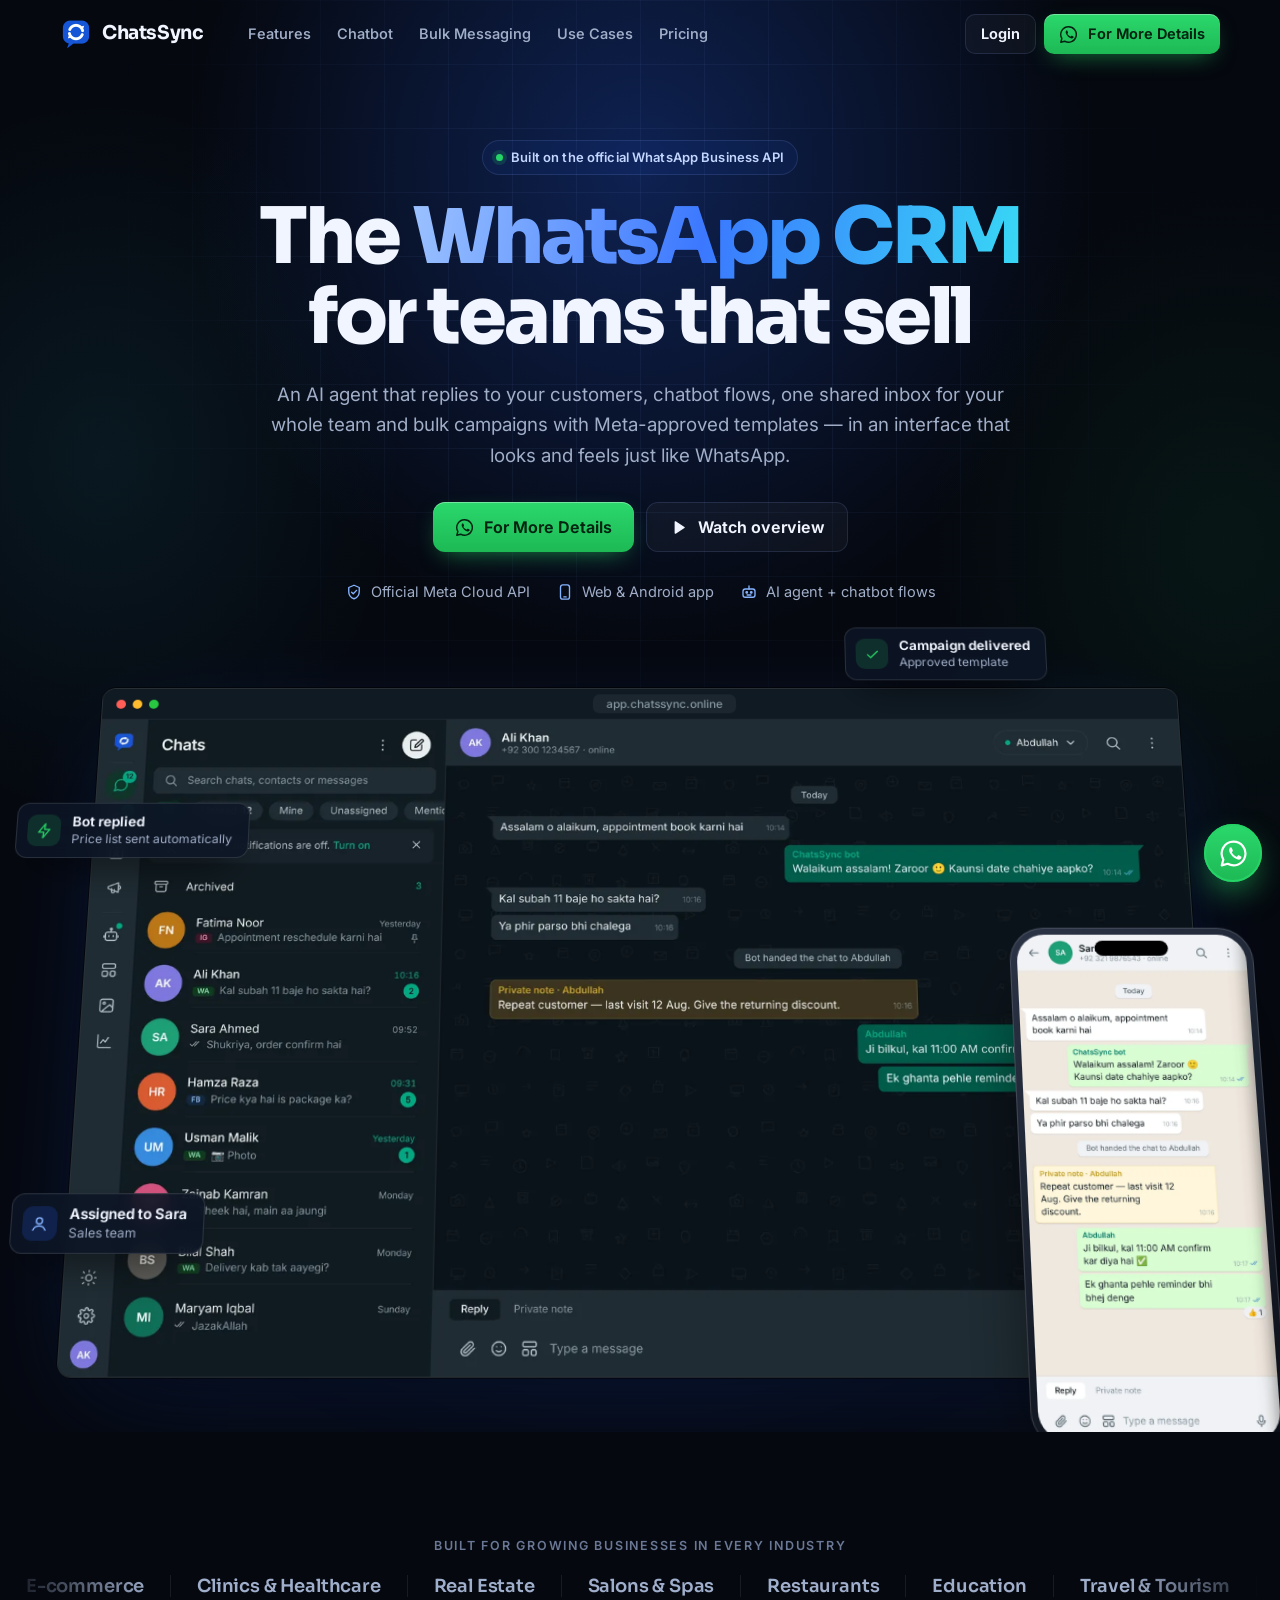
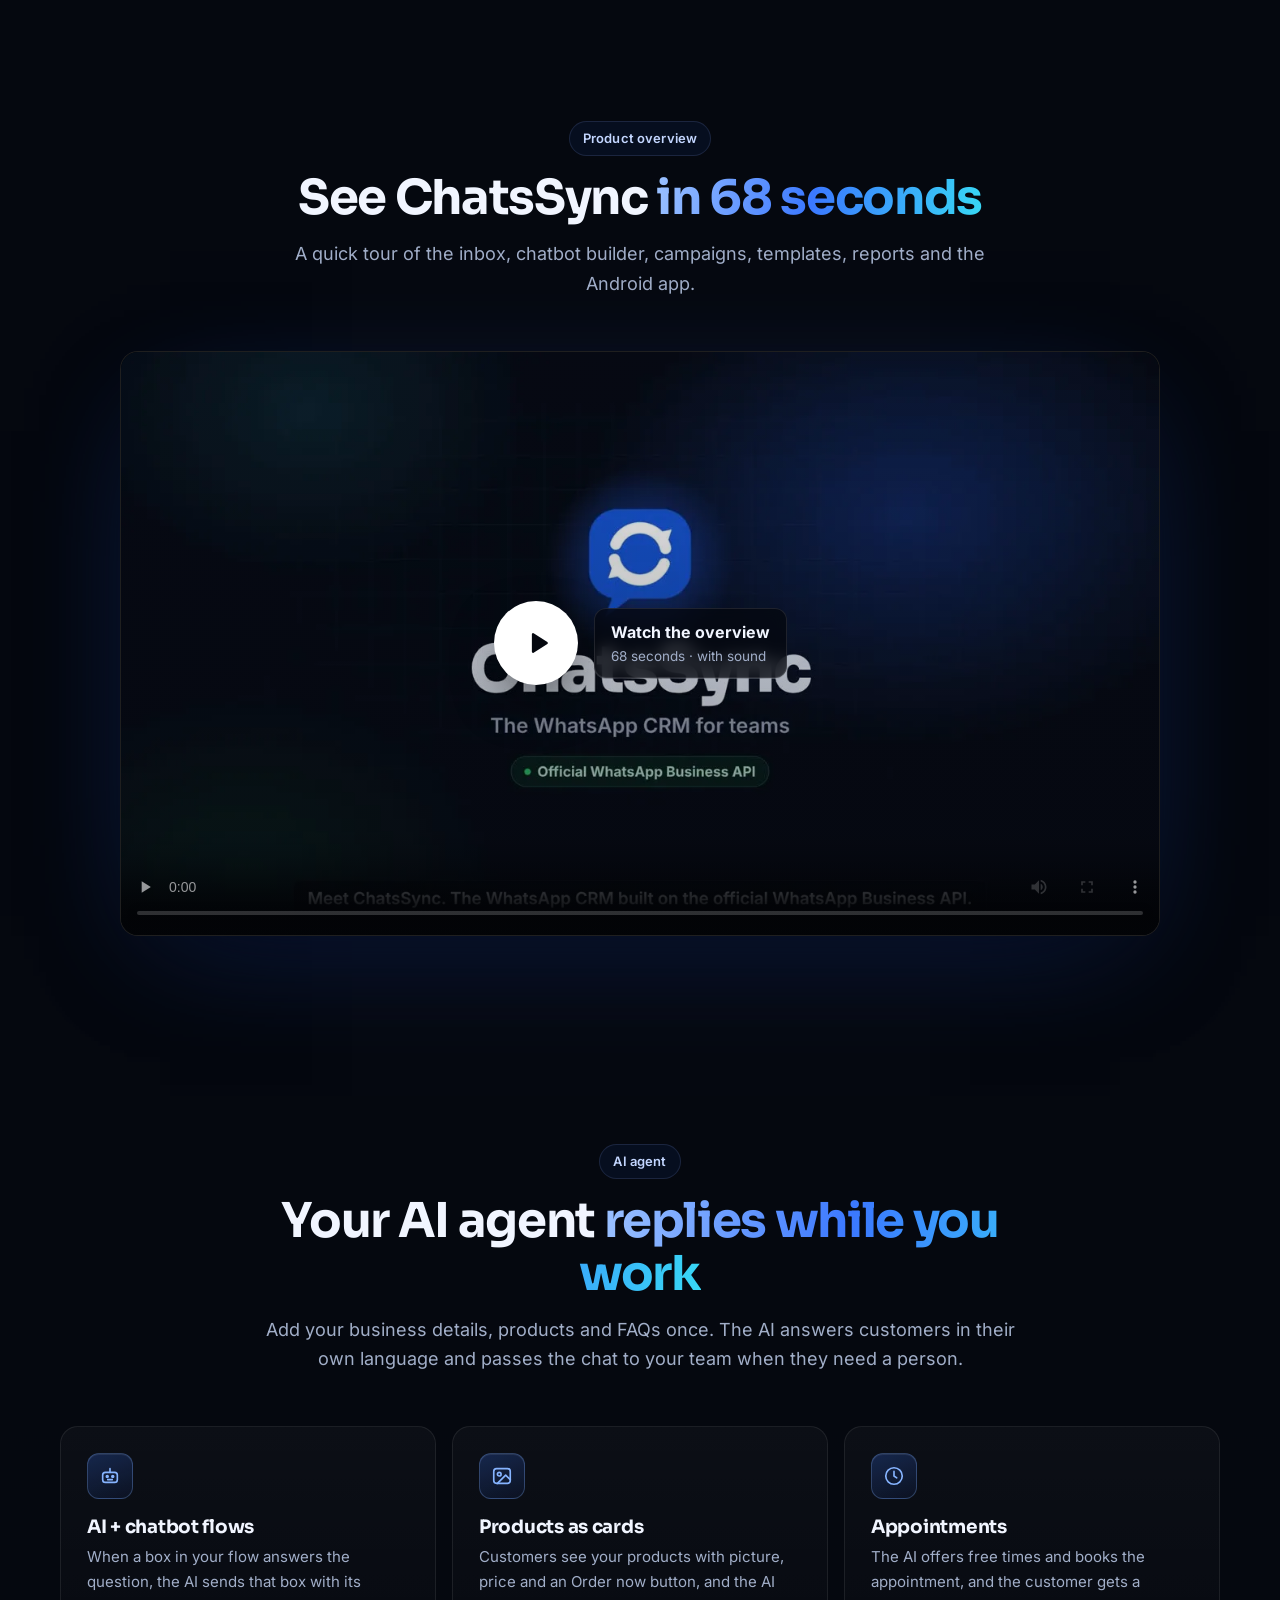
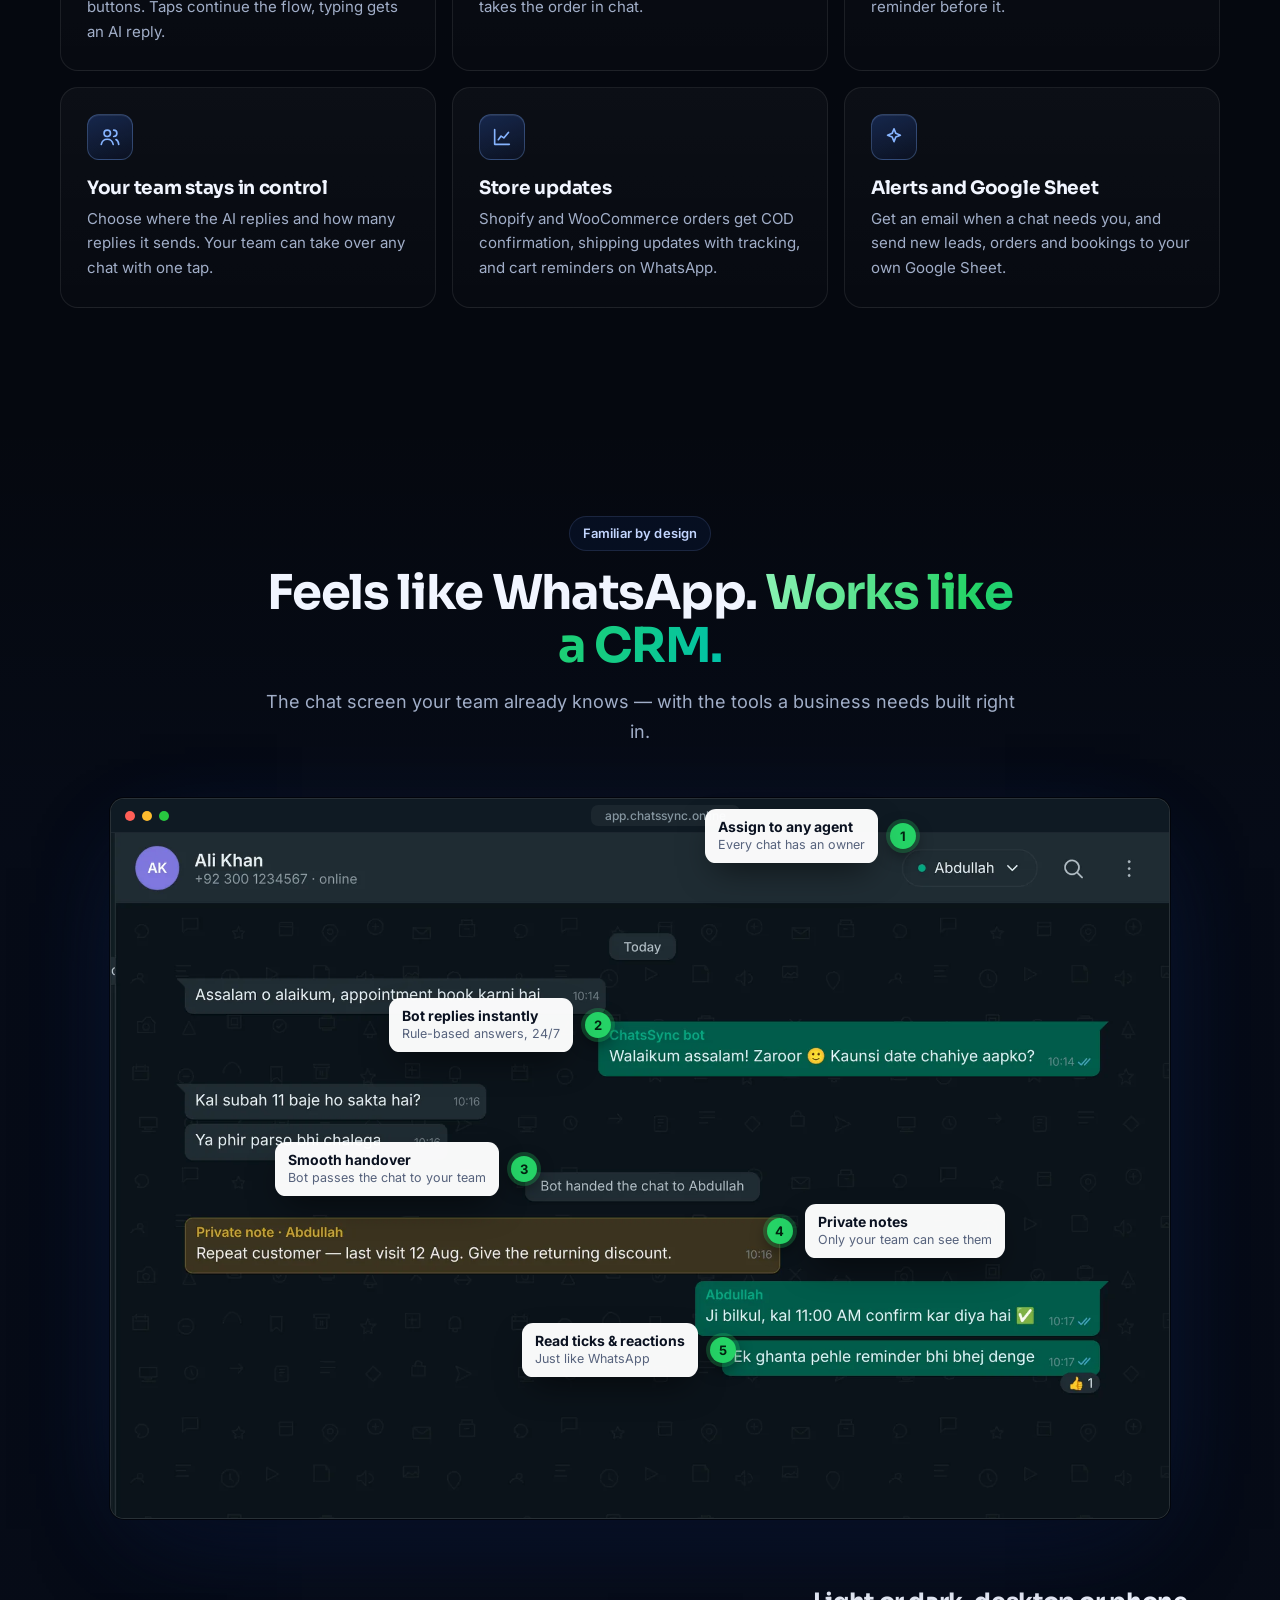
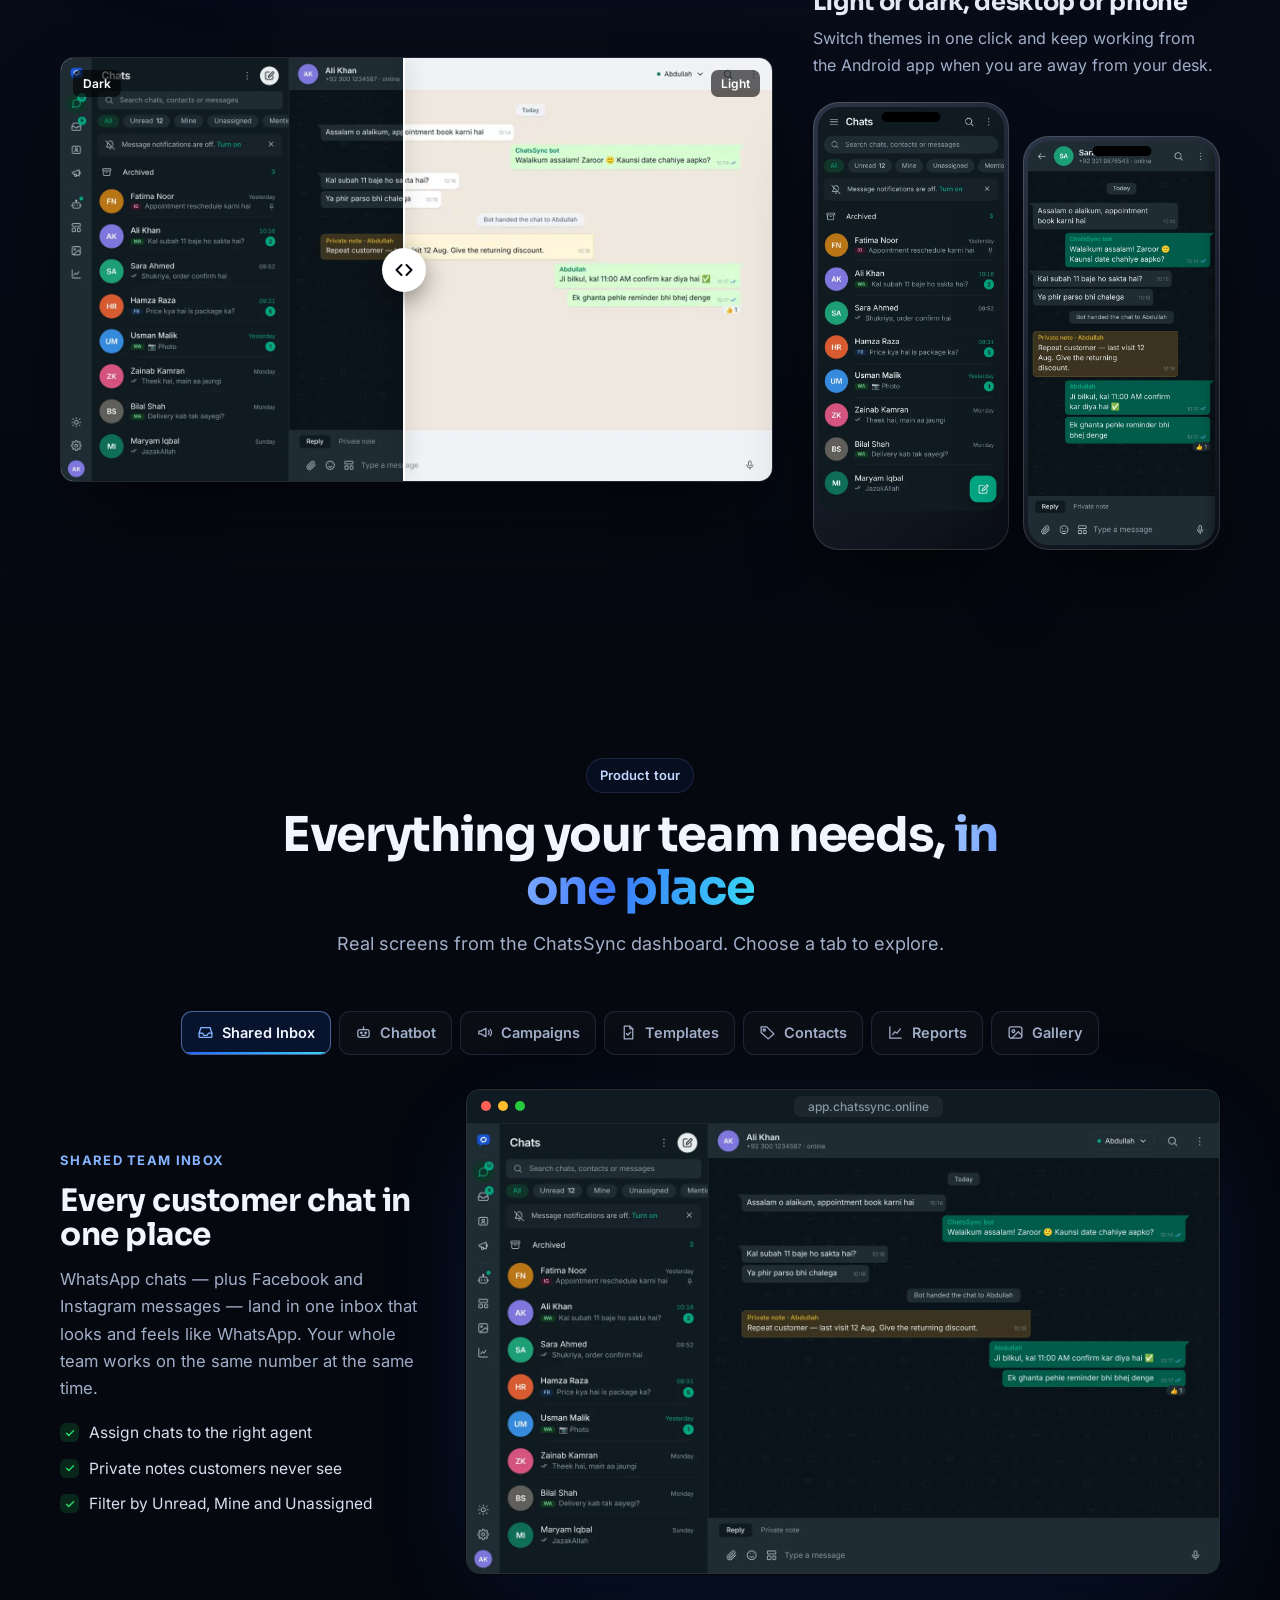
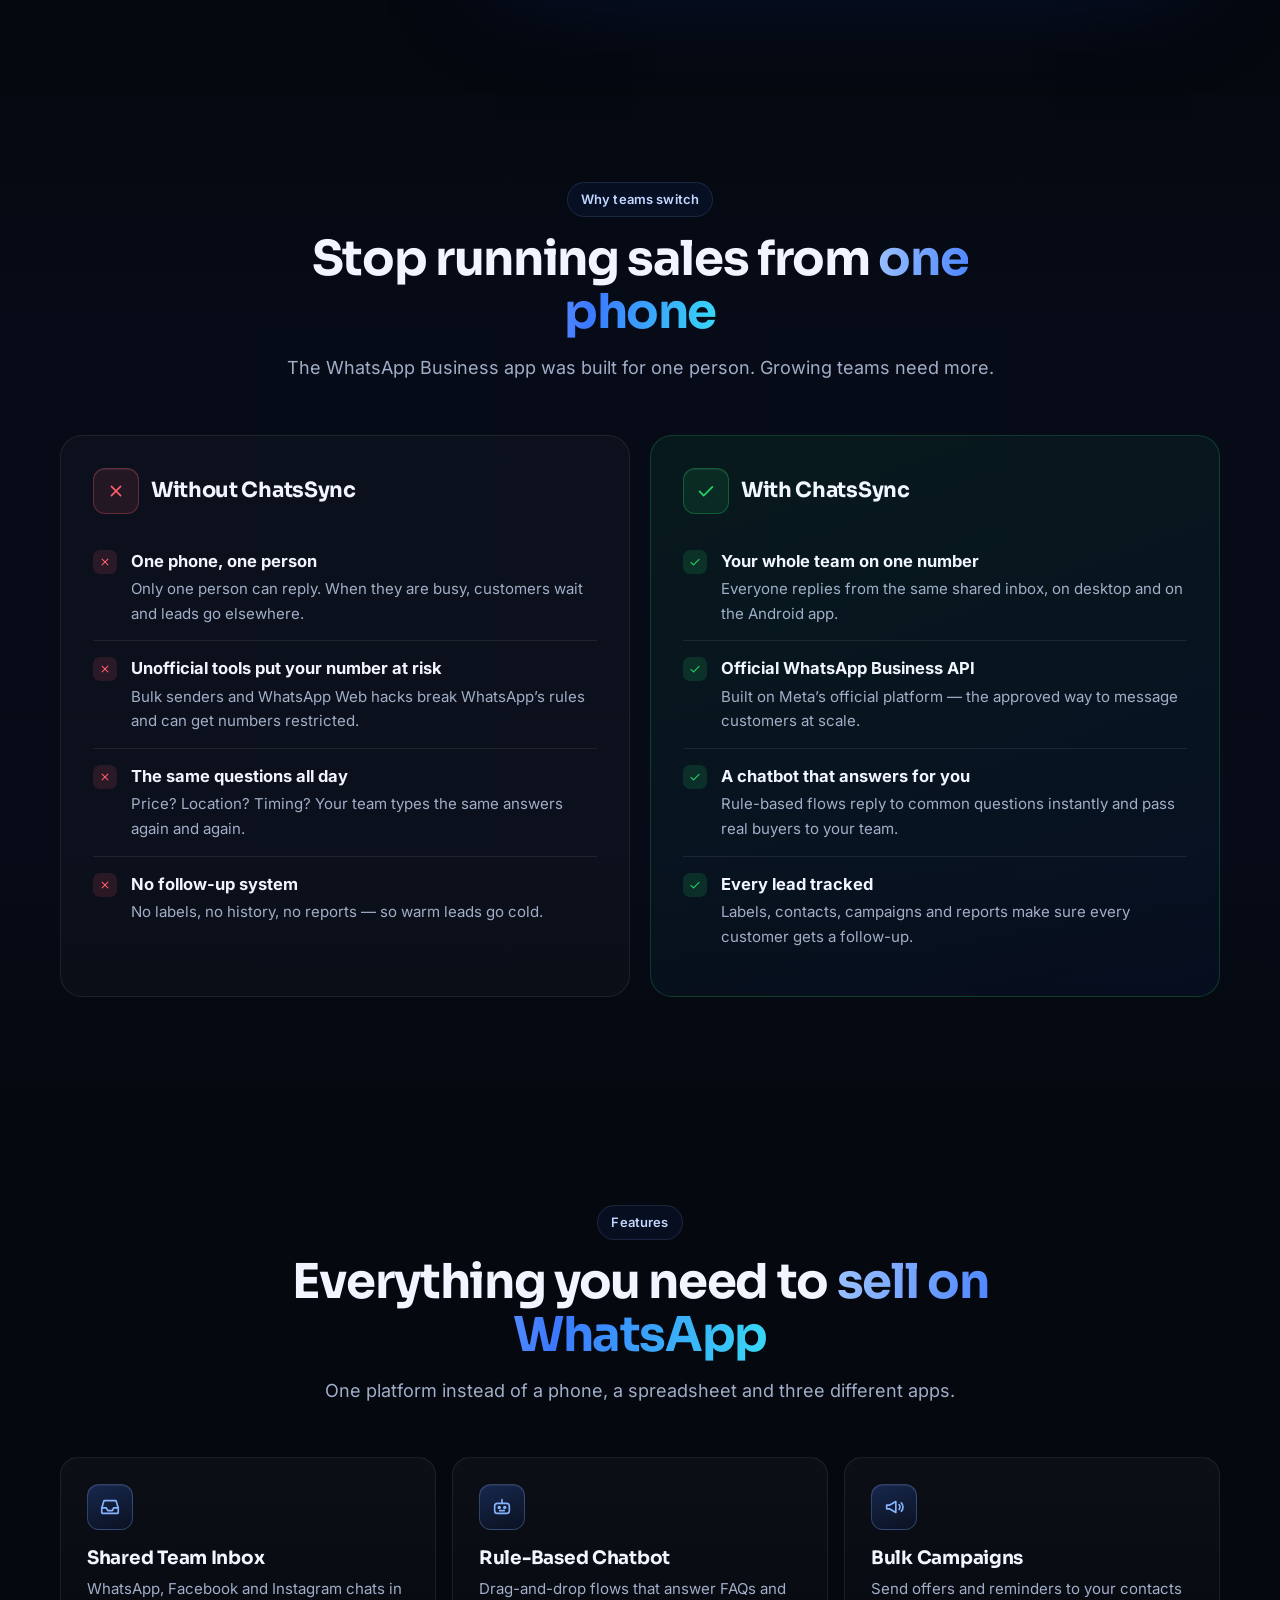
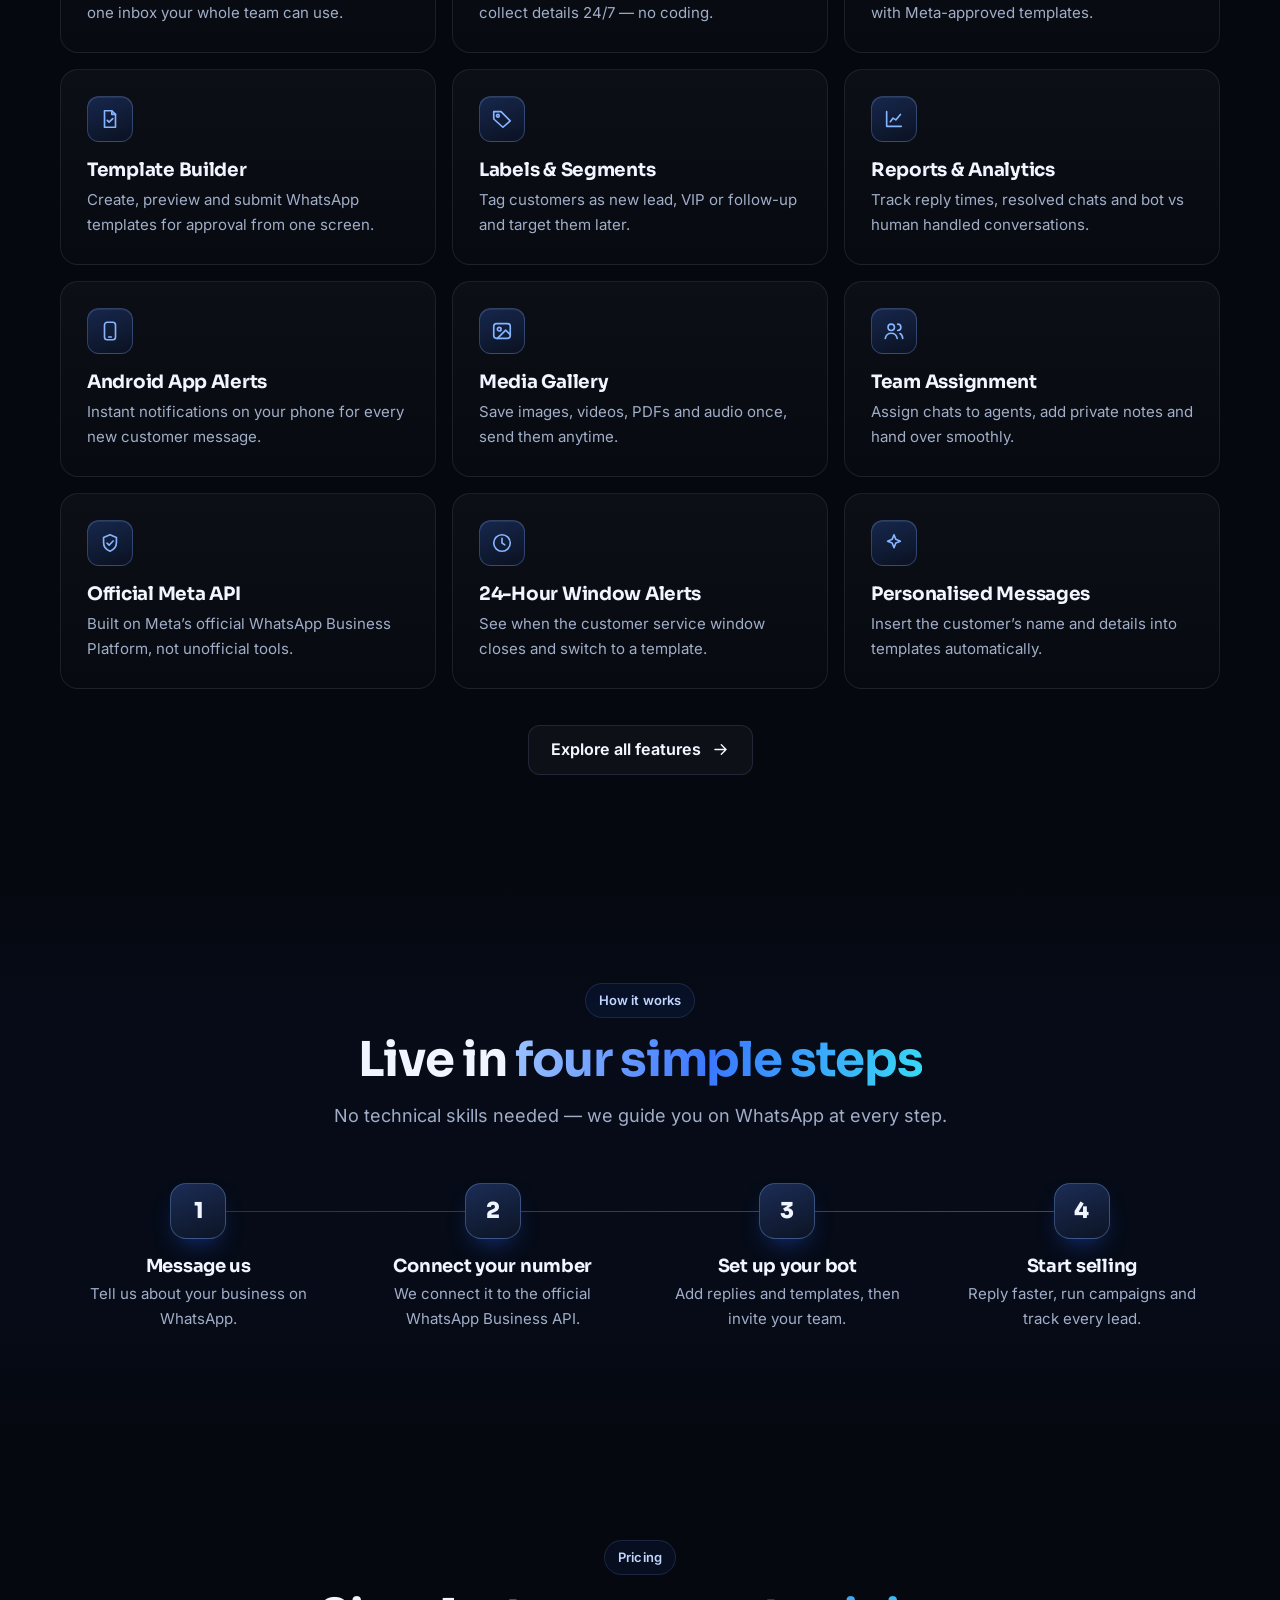
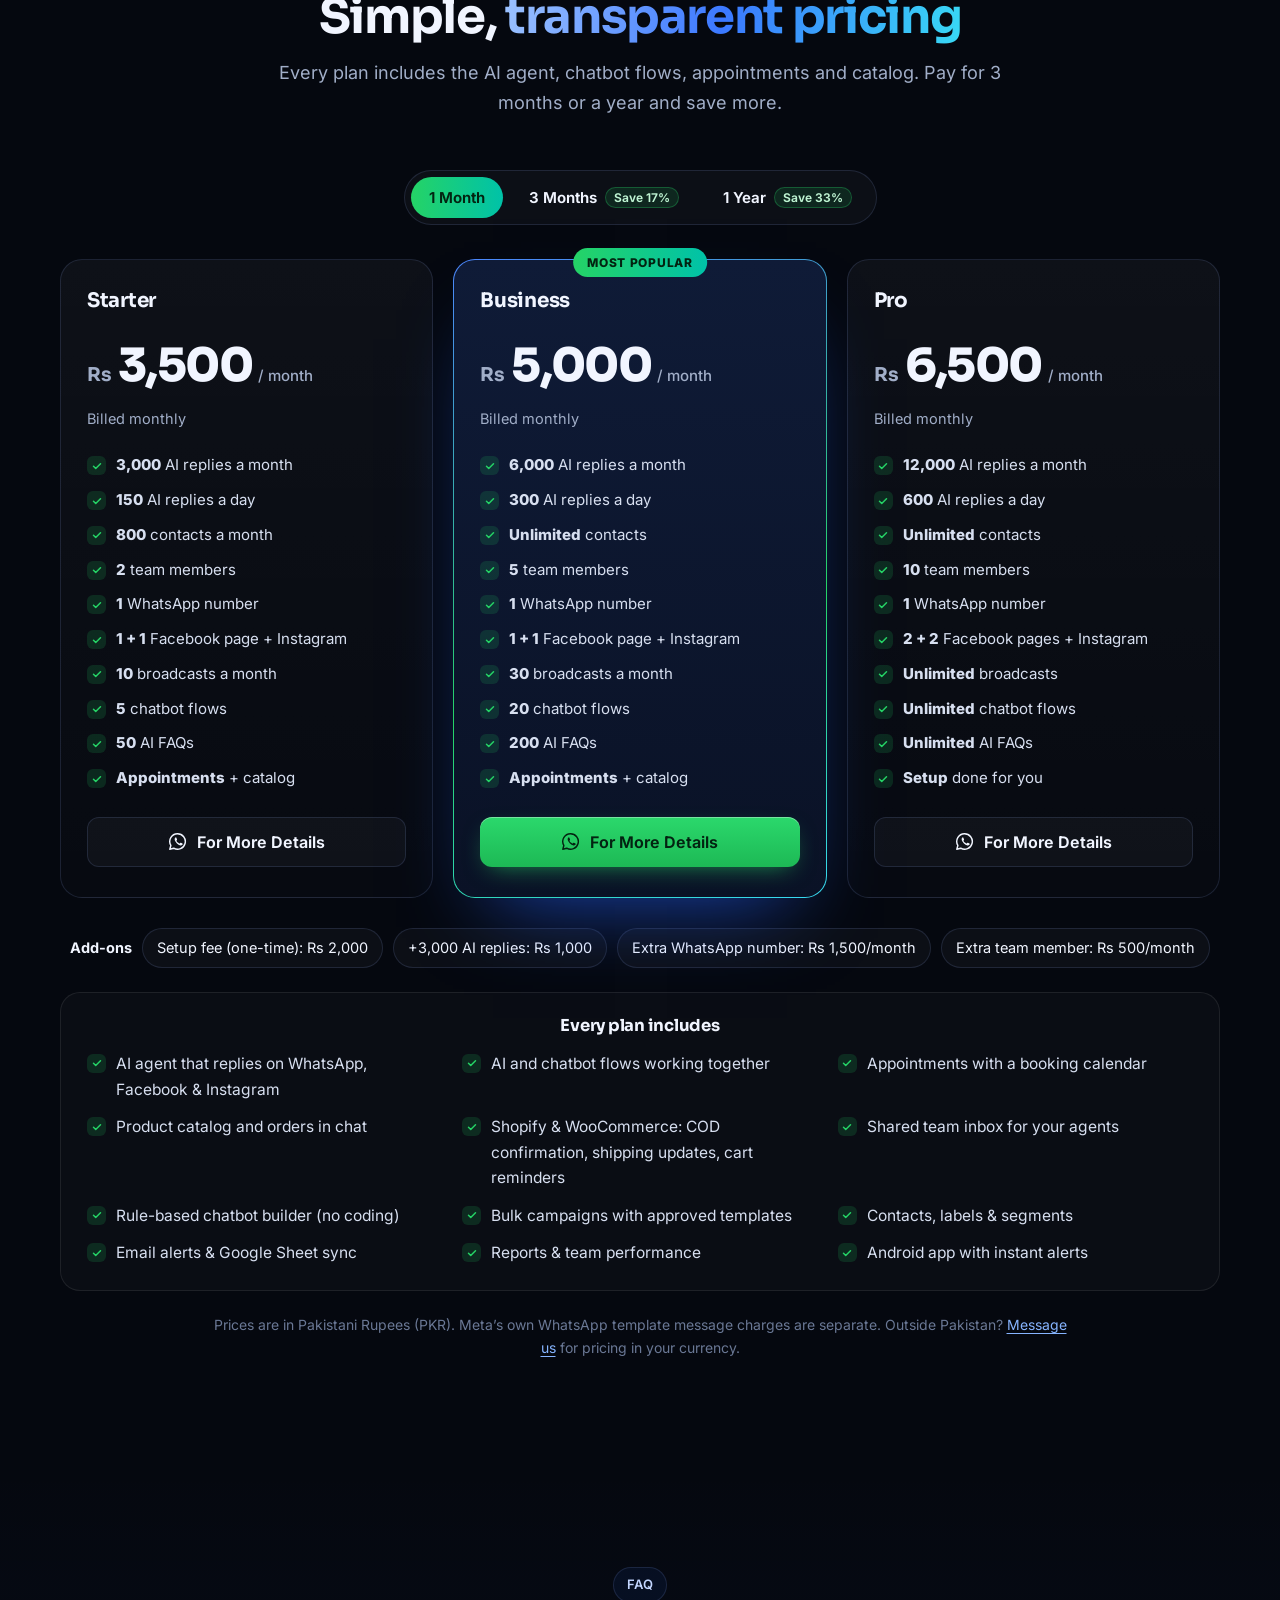
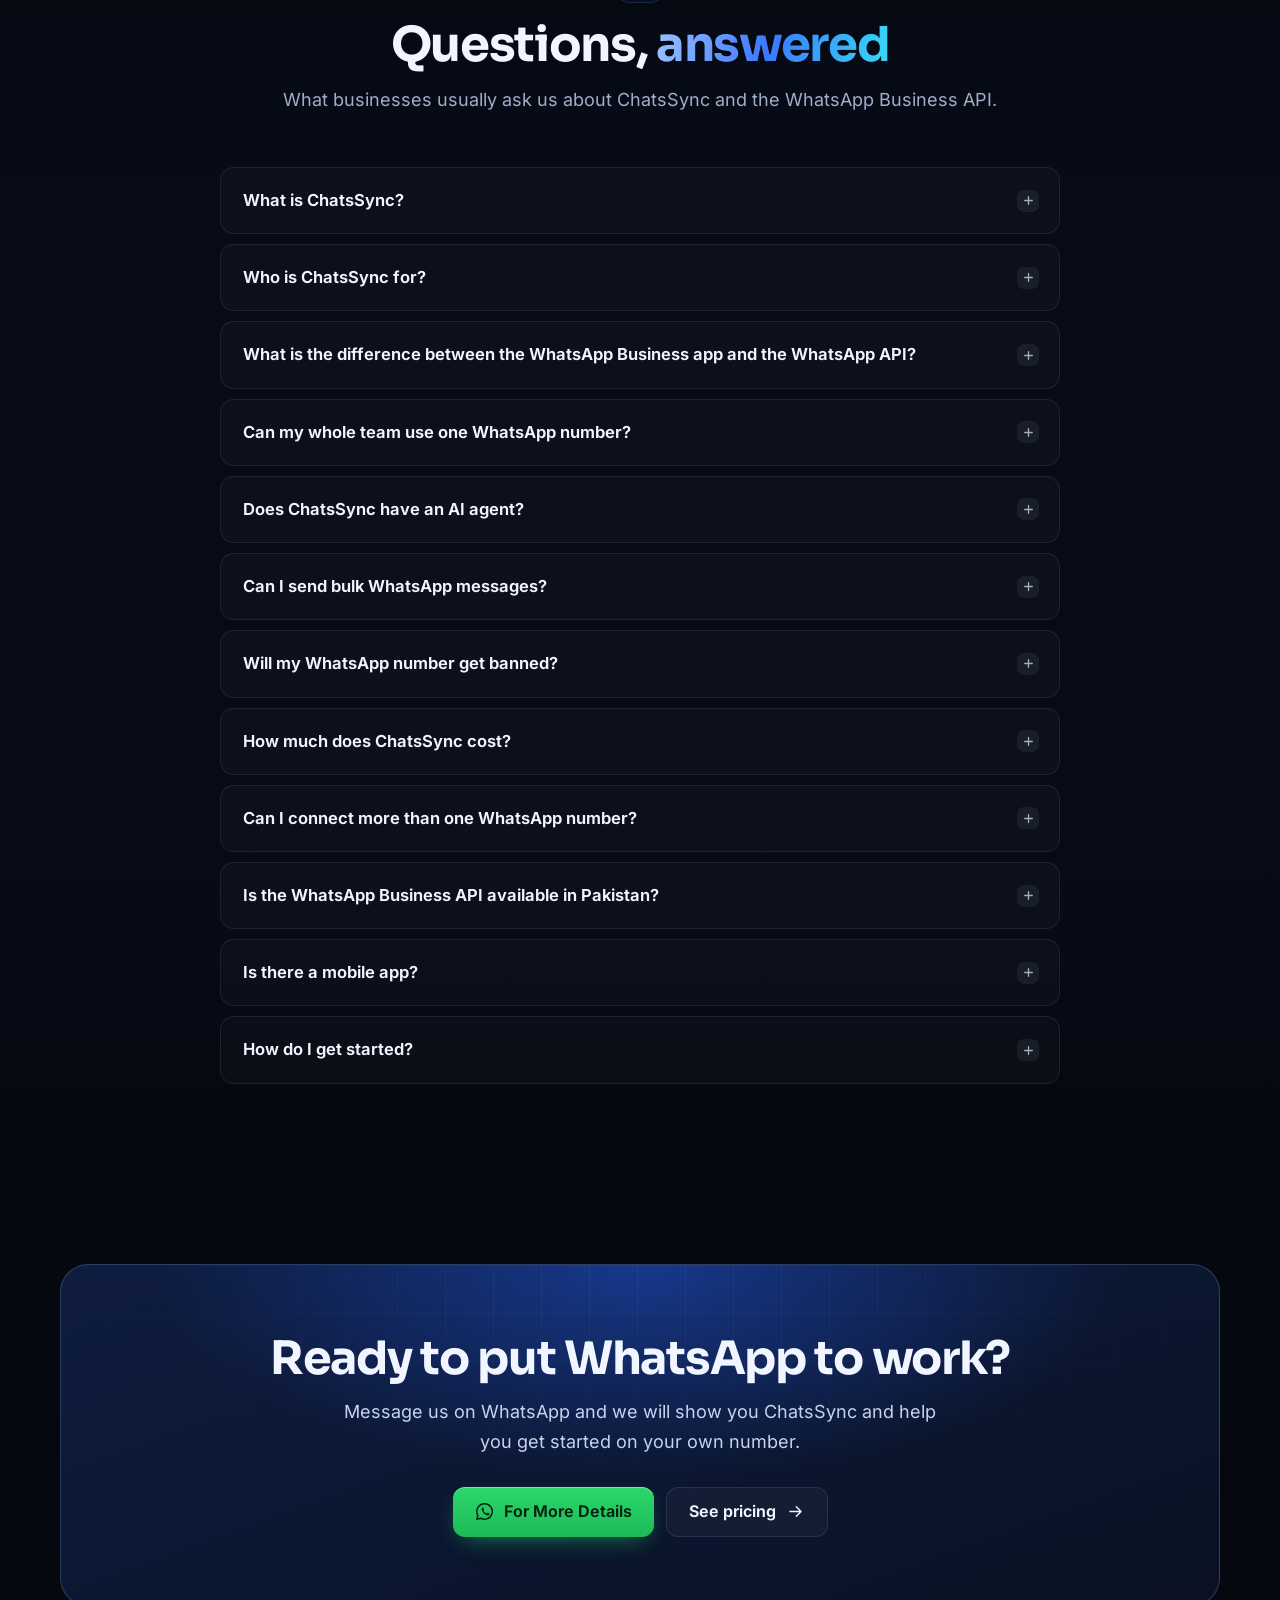
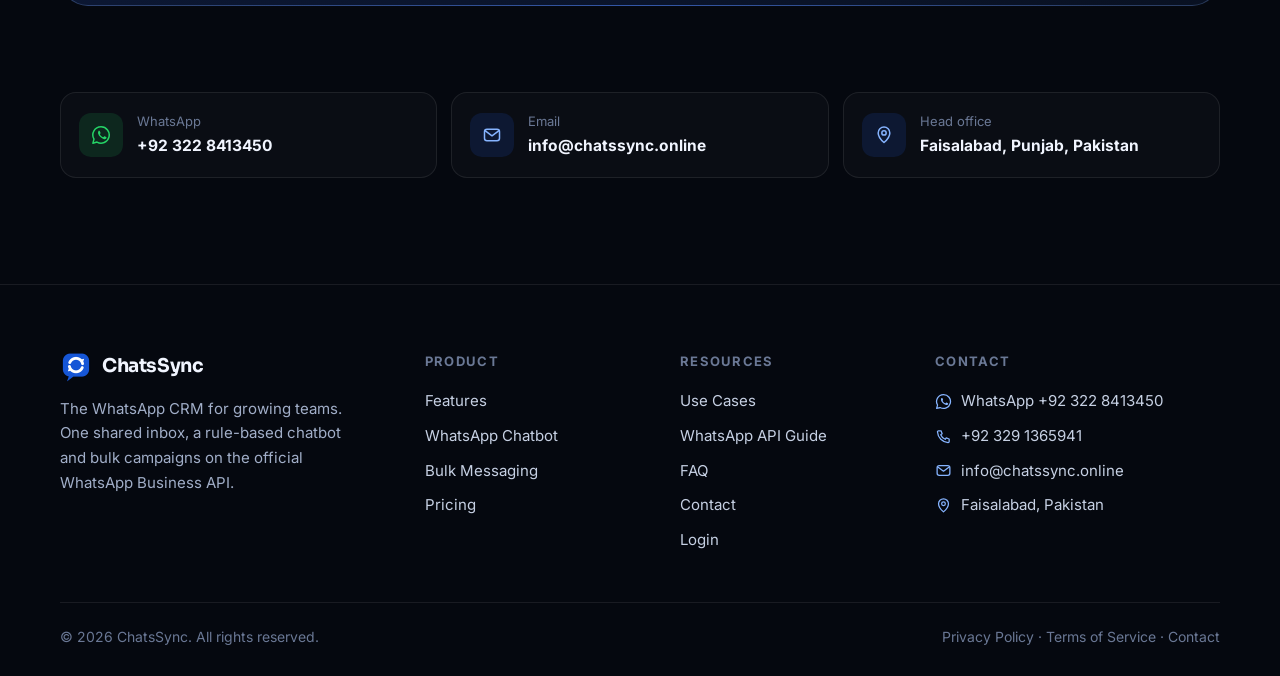
==== commit 4884baa7: "feat(site): show the location as Faisalabad, Pakistan Co-Authored-By: Claude Opus 5.5 <noreply@anthr" ====
--- a/index.html
+++ b/index.html
@@ -15,7 +15,7 @@
 <link rel="preload" href="/assets/sora.woff2" as="font" type="font/woff2" crossorigin><link rel="preload" href="/assets/inter.woff2" as="font" type="font/woff2" crossorigin>
 <link rel="stylesheet" href="/assets/site.css?v=3">
 <script>document.documentElement.classList.add('js')</script>
-<script type="application/ld+json">{"@context":"https://schema.org","@graph":[{"@type":"Organization","@id":"https://chatssync.online/#org","name":"ChatsSync","url":"https://chatssync.online/","logo":"https://chatssync.online/icon-512.png","description":"ChatsSync is a WhatsApp CRM built on the official WhatsApp Business API, with a shared team inbox, rule-based chatbot builder, bulk campaigns and Android app.","email":"info@chatssync.online","telephone":"+923228413450","address":{"@type":"PostalAddress","streetAddress":"172-B, Block B, Shahbaz Town","addressLocality":"Faisalabad","addressRegion":"Punjab","postalCode":"38000","addressCountry":"PK"},"areaServed":[{"@type":"Country","name":"Pakistan"},{"@type":"Place","name":"Worldwide"}],"contactPoint":[{"@type":"ContactPoint","telephone":"+923228413450","contactType":"sales","availableLanguage":["English","Urdu"]}]},{"@type":"WebSite","@id":"https://chatssync.online/#website","url":"https://chatssync.online/","name":"ChatsSync","publisher":{"@id":"https://chatssync.online/#org"},"inLanguage":"en"},{"@type":"SoftwareApplication","@id":"https://chatssync.online/#app","name":"ChatsSync","url":"https://chatssync.online/","applicationCategory":"BusinessApplication","applicationSubCategory":"WhatsApp CRM","operatingSystem":"Web, Android","description":"WhatsApp CRM with an AI agent on the official WhatsApp Business API: shared team inbox, AI replies, chatbot builder, appointments, catalog orders, bulk campaigns, reports and an Android app.","publisher":{"@id":"https://chatssync.online/#org"},"screenshot":"https://chatssync.online/assets/inbox-1600.webp","offers":[{"@type":"Offer","name":"Starter plan (1 month)","price":"3500","priceCurrency":"PKR","url":"https://chatssync.online/pricing/","availability":"https://schema.org/InStock"},{"@type":"Offer","name":"Business plan (1 month)","price":"5000","priceCurrency":"PKR","url":"https://chatssync.online/pricing/","availability":"https://schema.org/InStock"},{"@type":"Offer","name":"Pro plan (1 month)","price":"6500","priceCurrency":"PKR","url":"https://chatssync.online/pricing/","availability":"https://schema.org/InStock"}]},{"@type":"VideoObject","name":"ChatsSync overview: the WhatsApp CRM for teams","description":"A 68-second tour of ChatsSync: shared WhatsApp inbox, rule-based chatbot builder, bulk campaigns, templates, contacts, reports and the Android app.","thumbnailUrl":"https://chatssync.online/assets/overview-poster.webp","uploadDate":"2026-10-28","duration":"PT1M8S","contentUrl":"https://chatssync.online/assets/chatssync-overview.mp4","publisher":{"@id":"https://chatssync.online/#org"}},{"@type":"FAQPage","mainEntity":[{"@type":"Question","name":"What is ChatsSync?","acceptedAnswer":{"@type":"Answer","text":"ChatsSync is a WhatsApp CRM built on the official WhatsApp Business API. It gives your team one shared inbox for every customer chat, a rule-based chatbot that answers common questions automatically, bulk campaigns with Meta-approved templates, contacts with labels, reports and an Android app."}},{"@type":"Question","name":"Who is ChatsSync for?","acceptedAnswer":{"@type":"Answer","text":"Any business that sells or supports customers on WhatsApp — online stores, clinics, real estate agencies, salons, restaurants, schools, travel agents, retailers and service companies. We are based in Pakistan and work with businesses in Pakistan and other countries."}},{"@type":"Question","name":"What is the difference between the WhatsApp Business app and the WhatsApp API?","acceptedAnswer":{"@type":"Answer","text":"The WhatsApp Business app is made for one person on one phone. The WhatsApp Business API is made for teams: many agents can work on the same number, chatbots can answer automatically, and you can message customers in bulk with approved templates. ChatsSync gives you the API with an easy, WhatsApp-like dashboard."}},{"@type":"Question","name":"Can my whole team use one WhatsApp number?","acceptedAnswer":{"@type":"Answer","text":"Yes. Your agents all work from the same shared inbox. Chats can be assigned to a person, filtered by Mine, Unassigned or Unread, and agents can leave private notes that customers never see."}},{"@type":"Question","name":"Does ChatsSync have an AI agent?","acceptedAnswer":{"@type":"Answer","text":"Yes. The AI agent replies to your customers on WhatsApp, Facebook and Instagram using your business details, products and FAQs. It works together with your rule-based chatbot flows: when a flow box answers the question, the AI sends that box with its buttons. You choose where it replies and how many replies it sends before your team takes over, and a human can take over the chat at any time."}},{"@type":"Question","name":"Can I send bulk WhatsApp messages?","acceptedAnswer":{"@type":"Answer","text":"Yes. You can send campaigns to your contacts using WhatsApp message templates approved by Meta, and target them by label or segment. Campaign reports show sent, delivered, read and replied."}},{"@type":"Question","name":"Will my WhatsApp number get banned?","acceptedAnswer":{"@type":"Answer","text":"ChatsSync uses Meta’s official WhatsApp Business API, which is the approved way for businesses to message customers. Numbers usually get restricted because of unofficial bulk tools or spam reports, so we recommend messaging customers who opted in and following WhatsApp’s Business Messaging Policy."}},{"@type":"Question","name":"How much does ChatsSync cost?","acceptedAnswer":{"@type":"Answer","text":"Rs 5,000 for 1 month, Rs 12,500 for 3 months or Rs 40,000 for 1 year. Every plan includes every feature and 1 WhatsApp number. Extra numbers are charged separately, and Meta’s own template message fees are not included."}},{"@type":"Question","name":"Can I connect more than one WhatsApp number?","acceptedAnswer":{"@type":"Answer","text":"Yes. Each plan includes 1 WhatsApp number, and you can add more numbers at an additional cost that depends on your needs. Message us on WhatsApp for a quote."}},{"@type":"Question","name":"Is the WhatsApp Business API available in Pakistan?","acceptedAnswer":{"@type":"Answer","text":"Yes. Businesses in Pakistan can use Meta’s WhatsApp Business Platform. ChatsSync helps you connect your number and start messaging customers from the ChatsSync dashboard and Android app. Read our WhatsApp Business API Pakistan guide."}},{"@type":"Question","name":"Is there a mobile app?","acceptedAnswer":{"@type":"Answer","text":"Yes. The ChatsSync Android app sends instant notifications for new messages so you can reply to customers from your phone."}},{"@type":"Question","name":"How do I get started?","acceptedAnswer":{"@type":"Answer","text":"Message us on WhatsApp at +92 322 8413450. We will explain the setup, help you connect your number and get your team started."}}]}]}</script>
+<script type="application/ld+json">{"@context":"https://schema.org","@graph":[{"@type":"Organization","@id":"https://chatssync.online/#org","name":"ChatsSync","url":"https://chatssync.online/","logo":"https://chatssync.online/icon-512.png","description":"ChatsSync is a WhatsApp CRM built on the official WhatsApp Business API, with a shared team inbox, rule-based chatbot builder, bulk campaigns and Android app.","email":"info@chatssync.online","telephone":"+923228413450","address":{"@type":"PostalAddress","addressLocality":"Faisalabad","addressCountry":"PK"},"areaServed":[{"@type":"Country","name":"Pakistan"},{"@type":"Place","name":"Worldwide"}],"contactPoint":[{"@type":"ContactPoint","telephone":"+923228413450","contactType":"sales","availableLanguage":["English","Urdu"]}]},{"@type":"WebSite","@id":"https://chatssync.online/#website","url":"https://chatssync.online/","name":"ChatsSync","publisher":{"@id":"https://chatssync.online/#org"},"inLanguage":"en"},{"@type":"SoftwareApplication","@id":"https://chatssync.online/#app","name":"ChatsSync","url":"https://chatssync.online/","applicationCategory":"BusinessApplication","applicationSubCategory":"WhatsApp CRM","operatingSystem":"Web, Android","description":"WhatsApp CRM with an AI agent on the official WhatsApp Business API: shared team inbox, AI replies, chatbot builder, appointments, catalog orders, bulk campaigns, reports and an Android app.","publisher":{"@id":"https://chatssync.online/#org"},"screenshot":"https://chatssync.online/assets/inbox-1600.webp","offers":[{"@type":"Offer","name":"Starter plan (1 month)","price":"3500","priceCurrency":"PKR","url":"https://chatssync.online/pricing/","availability":"https://schema.org/InStock"},{"@type":"Offer","name":"Business plan (1 month)","price":"5000","priceCurrency":"PKR","url":"https://chatssync.online/pricing/","availability":"https://schema.org/InStock"},{"@type":"Offer","name":"Pro plan (1 month)","price":"6500","priceCurrency":"PKR","url":"https://chatssync.online/pricing/","availability":"https://schema.org/InStock"}]},{"@type":"VideoObject","name":"ChatsSync overview: the WhatsApp CRM for teams","description":"A 68-second tour of ChatsSync: shared WhatsApp inbox, rule-based chatbot builder, bulk campaigns, templates, contacts, reports and the Android app.","thumbnailUrl":"https://chatssync.online/assets/overview-poster.webp","uploadDate":"2026-10-28","duration":"PT1M8S","contentUrl":"https://chatssync.online/assets/chatssync-overview.mp4","publisher":{"@id":"https://chatssync.online/#org"}},{"@type":"FAQPage","mainEntity":[{"@type":"Question","name":"What is ChatsSync?","acceptedAnswer":{"@type":"Answer","text":"ChatsSync is a WhatsApp CRM built on the official WhatsApp Business API. It gives your team one shared inbox for every customer chat, a rule-based chatbot that answers common questions automatically, bulk campaigns with Meta-approved templates, contacts with labels, reports and an Android app."}},{"@type":"Question","name":"Who is ChatsSync for?","acceptedAnswer":{"@type":"Answer","text":"Any business that sells or supports customers on WhatsApp — online stores, clinics, real estate agencies, salons, restaurants, schools, travel agents, retailers and service companies. We are based in Pakistan and work with businesses in Pakistan and other countries."}},{"@type":"Question","name":"What is the difference between the WhatsApp Business app and the WhatsApp API?","acceptedAnswer":{"@type":"Answer","text":"The WhatsApp Business app is made for one person on one phone. The WhatsApp Business API is made for teams: many agents can work on the same number, chatbots can answer automatically, and you can message customers in bulk with approved templates. ChatsSync gives you the API with an easy, WhatsApp-like dashboard."}},{"@type":"Question","name":"Can my whole team use one WhatsApp number?","acceptedAnswer":{"@type":"Answer","text":"Yes. Your agents all work from the same shared inbox. Chats can be assigned to a person, filtered by Mine, Unassigned or Unread, and agents can leave private notes that customers never see."}},{"@type":"Question","name":"Does ChatsSync have an AI agent?","acceptedAnswer":{"@type":"Answer","text":"Yes. The AI agent replies to your customers on WhatsApp, Facebook and Instagram using your business details, products and FAQs. It works together with your rule-based chatbot flows: when a flow box answers the question, the AI sends that box with its buttons. You choose where it replies and how many replies it sends before your team takes over, and a human can take over the chat at any time."}},{"@type":"Question","name":"Can I send bulk WhatsApp messages?","acceptedAnswer":{"@type":"Answer","text":"Yes. You can send campaigns to your contacts using WhatsApp message templates approved by Meta, and target them by label or segment. Campaign reports show sent, delivered, read and replied."}},{"@type":"Question","name":"Will my WhatsApp number get banned?","acceptedAnswer":{"@type":"Answer","text":"ChatsSync uses Meta’s official WhatsApp Business API, which is the approved way for businesses to message customers. Numbers usually get restricted because of unofficial bulk tools or spam reports, so we recommend messaging customers who opted in and following WhatsApp’s Business Messaging Policy."}},{"@type":"Question","name":"How much does ChatsSync cost?","acceptedAnswer":{"@type":"Answer","text":"Rs 5,000 for 1 month, Rs 12,500 for 3 months or Rs 40,000 for 1 year. Every plan includes every feature and 1 WhatsApp number. Extra numbers are charged separately, and Meta’s own template message fees are not included."}},{"@type":"Question","name":"Can I connect more than one WhatsApp number?","acceptedAnswer":{"@type":"Answer","text":"Yes. Each plan includes 1 WhatsApp number, and you can add more numbers at an additional cost that depends on your needs. Message us on WhatsApp for a quote."}},{"@type":"Question","name":"Is the WhatsApp Business API available in Pakistan?","acceptedAnswer":{"@type":"Answer","text":"Yes. Businesses in Pakistan can use Meta’s WhatsApp Business Platform. ChatsSync helps you connect your number and start messaging customers from the ChatsSync dashboard and Android app. Read our WhatsApp Business API Pakistan guide."}},{"@type":"Question","name":"Is there a mobile app?","acceptedAnswer":{"@type":"Answer","text":"Yes. The ChatsSync Android app sends instant notifications for new messages so you can reply to customers from your phone."}},{"@type":"Question","name":"How do I get started?","acceptedAnswer":{"@type":"Answer","text":"Message us on WhatsApp at +92 322 8413450. We will explain the setup, help you connect your number and get your team started."}}]}]}</script>
 </head>
 <body>
 <svg width="0" height="0" style="position:absolute" aria-hidden="true"><symbol id="i-wa" viewBox="0 0 24 24" fill="none" stroke="currentColor" stroke-width="1.8" stroke-linecap="round" stroke-linejoin="round"><path d="M12 2.2A9.8 9.8 0 0 0 3.6 17l-1.3 4.8 4.9-1.3A9.8 9.8 0 1 0 12 2.2z"/><path fill="currentColor" stroke="none" d="M8.7 7.4c.2-.4.4-.4.7-.4h.6c.2 0 .4 0 .6.4l.8 2c.1.3 0 .5-.1.7l-.5.6c-.1.2-.2.4 0 .6.4.8 1 1.5 1.7 2.1.6.5 1.2.9 1.9 1.2.2.1.4.1.6-.1l.7-.8c.2-.2.4-.3.7-.2l1.8.9c.3.1.4.3.4.5 0 .5-.2 1.2-.7 1.6-.6.5-1.4.7-2.2.5-1.7-.4-3.2-1.3-4.4-2.5-1.3-1.2-2.3-2.7-2.8-4.3-.3-1-.1-2 .5-2.8z"/></symbol><symbol id="i-arrow" viewBox="0 0 24 24" fill="none" stroke="currentColor" stroke-width="1.8" stroke-linecap="round" stroke-linejoin="round"><path d="M5 12h14M13 6l6 6-6 6"/></symbol><symbol id="i-check" viewBox="0 0 24 24" fill="none" stroke="currentColor" stroke-width="1.8" stroke-linecap="round" stroke-linejoin="round"><path d="M5 12.5l4.5 4.5L19 7.5"/></symbol><symbol id="i-x" viewBox="0 0 24 24" fill="none" stroke="currentColor" stroke-width="1.8" stroke-linecap="round" stroke-linejoin="round"><path d="M7 7l10 10M17 7L7 17"/></symbol><symbol id="i-phone" viewBox="0 0 24 24" fill="none" stroke="currentColor" stroke-width="1.8" stroke-linecap="round" stroke-linejoin="round"><path d="M5 4h3.5l1.6 4.2-2 1.4a11 11 0 0 0 6.3 6.3l1.4-2L20 15.5V19a1.5 1.5 0 0 1-1.6 1.5A16 16 0 0 1 3.5 5.6 1.5 1.5 0 0 1 5 4z"/></symbol><symbol id="i-mail" viewBox="0 0 24 24" fill="none" stroke="currentColor" stroke-width="1.8" stroke-linecap="round" stroke-linejoin="round"><rect x="3" y="5" width="18" height="14" rx="3"/><path d="M4 7l8 6 8-6"/></symbol><symbol id="i-pin" viewBox="0 0 24 24" fill="none" stroke="currentColor" stroke-width="1.8" stroke-linecap="round" stroke-linejoin="round"><path d="M12 21s7-6.1 7-11.5A7 7 0 0 0 5 9.5C5 14.9 12 21 12 21z"/><circle cx="12" cy="9.5" r="2.6"/></symbol><symbol id="i-bolt" viewBox="0 0 24 24" fill="none" stroke="currentColor" stroke-width="1.8" stroke-linecap="round" stroke-linejoin="round"><path d="M13 2L4 14h7l-1 8 9-12h-7z"/></symbol><symbol id="i-user" viewBox="0 0 24 24" fill="none" stroke="currentColor" stroke-width="1.8" stroke-linecap="round" stroke-linejoin="round"><circle cx="12" cy="8" r="4"/><path d="M4 20c1.5-4 4.5-5.5 8-5.5s6.5 1.5 8 5.5"/></symbol><symbol id="i-inbox" viewBox="0 0 24 24" fill="none" stroke="currentColor" stroke-width="1.8" stroke-linecap="round" stroke-linejoin="round"><path d="M3 13h5l1.5 3h5l1.5-3h5"/><path d="M5.5 5h13l2.5 8v5a1 1 0 0 1-1 1H4a1 1 0 0 1-1-1v-5z"/></symbol><symbol id="i-bot" viewBox="0 0 24 24" fill="none" stroke="currentColor" stroke-width="1.8" stroke-linecap="round" stroke-linejoin="round"><rect x="4" y="8" width="16" height="11" rx="3"/><path d="M12 4v4M9.5 16h5"/><circle cx="9" cy="12.5" r="1" fill="currentColor"/><circle cx="15" cy="12.5" r="1" fill="currentColor"/></symbol><symbol id="i-mega" viewBox="0 0 24 24" fill="none" stroke="currentColor" stroke-width="1.8" stroke-linecap="round" stroke-linejoin="round"><path d="M4 10v4h3l7 4V6l-7 4z"/><path d="M17.5 9.5a3.5 3.5 0 0 1 0 5M20 7.5a6.5 6.5 0 0 1 0 9"/></symbol><symbol id="i-file" viewBox="0 0 24 24" fill="none" stroke="currentColor" stroke-width="1.8" stroke-linecap="round" stroke-linejoin="round"><path d="M6 3h8l4 4v14H6z"/><path d="M14 3v4h4M9 13.5l2 2 4-4"/></symbol><symbol id="i-tag" viewBox="0 0 24 24" fill="none" stroke="currentColor" stroke-width="1.8" stroke-linecap="round" stroke-linejoin="round"><path d="M3 12V4h8l10 10-8 7z"/><circle cx="7.5" cy="8.5" r="1.5"/></symbol><symbol id="i-chart" viewBox="0 0 24 24" fill="none" stroke="currentColor" stroke-width="1.8" stroke-linecap="round" stroke-linejoin="round"><path d="M4 20V4M4 20h16"/><path d="M8 15l3-4 3 2 5-6"/></symbol><symbol id="i-mobile" viewBox="0 0 24 24" fill="none" stroke="currentColor" stroke-width="1.8" stroke-linecap="round" stroke-linejoin="round"><rect x="6" y="2.5" width="12" height="19" rx="3"/><path d="M10.5 18.5h3"/></symbol><symbol id="i-image" viewBox="0 0 24 24" fill="none" stroke="currentColor" stroke-width="1.8" stroke-linecap="round" stroke-linejoin="round"><rect x="3" y="4" width="18" height="16" rx="3"/><circle cx="9" cy="10" r="2"/><path d="M21 16l-5-5-9 9"/></symbol><symbol id="i-users" viewBox="0 0 24 24" fill="none" stroke="currentColor" stroke-width="1.8" stroke-linecap="round" stroke-linejoin="round"><circle cx="9" cy="8" r="3.5"/><path d="M2.5 20c.8-3.5 3.4-5.5 6.5-5.5s5.7 2 6.5 5.5"/><path d="M16 4.5a3.5 3.5 0 0 1 0 7M18.5 14.8c1.6.8 2.7 2.5 3 5.2"/></symbol><symbol id="i-shield" viewBox="0 0 24 24" fill="none" stroke="currentColor" stroke-width="1.8" stroke-linecap="round" stroke-linejoin="round"><path d="M12 3l7 3v5.5c0 4.5-3 8-7 9.5-4-1.5-7-5-7-9.5V6z"/><path d="M8.8 12.2l2.2 2.2 4.4-4.6"/></symbol><symbol id="i-clock" viewBox="0 0 24 24" fill="none" stroke="currentColor" stroke-width="1.8" stroke-linecap="round" stroke-linejoin="round"><circle cx="12" cy="12" r="9"/><path d="M12 7v5l3 2"/></symbol><symbol id="i-spark" viewBox="0 0 24 24" fill="none" stroke="currentColor" stroke-width="1.8" stroke-linecap="round" stroke-linejoin="round"><path d="M12 3l2 5 5 2-5 2-2 5-2-5-5-2 5-2z"/></symbol><symbol id="i-play" viewBox="0 0 24 24" fill="none" stroke="currentColor" stroke-width="1.8" stroke-linecap="round" stroke-linejoin="round"><path d="M8 5v14l11-7z" fill="currentColor"/></symbol><symbol id="i-globe" viewBox="0 0 24 24" fill="none" stroke="currentColor" stroke-width="1.8" stroke-linecap="round" stroke-linejoin="round"><circle cx="12" cy="12" r="9"/><path d="M3 12h18M12 3a14 14 0 0 1 0 18M12 3a14 14 0 0 0 0 18"/></symbol><symbol id="i-layers" viewBox="0 0 24 24" fill="none" stroke="currentColor" stroke-width="1.8" stroke-linecap="round" stroke-linejoin="round"><path d="M12 3l9 5-9 5-9-5z"/><path d="M3 13l9 5 9-5"/></symbol><symbol id="i-cart" viewBox="0 0 24 24" fill="none" stroke="currentColor" stroke-width="1.8" stroke-linecap="round" stroke-linejoin="round"><circle cx="9" cy="20" r="1.4"/><circle cx="17" cy="20" r="1.4"/><path d="M3 4h2.5l2.2 11h10.6L20.5 8H7"/></symbol><symbol id="i-health" viewBox="0 0 24 24" fill="none" stroke="currentColor" stroke-width="1.8" stroke-linecap="round" stroke-linejoin="round"><path d="M12 20s-7-4.4-7-10a4 4 0 0 1 7-2.6A4 4 0 0 1 19 10c0 5.6-7 10-7 10z"/><path d="M9 11.5h6M12 8.5v6"/></symbol><symbol id="i-home" viewBox="0 0 24 24" fill="none" stroke="currentColor" stroke-width="1.8" stroke-linecap="round" stroke-linejoin="round"><path d="M4 11l8-7 8 7v9H4z"/><path d="M10 20v-5h4v5"/></symbol><symbol id="i-scissors" viewBox="0 0 24 24" fill="none" stroke="currentColor" stroke-width="1.8" stroke-linecap="round" stroke-linejoin="round"><circle cx="6" cy="7" r="2.5"/><circle cx="6" cy="17" r="2.5"/><path d="M8 8.5L20 18M8 15.5L20 6"/></symbol><symbol id="i-food" viewBox="0 0 24 24" fill="none" stroke="currentColor" stroke-width="1.8" stroke-linecap="round" stroke-linejoin="round"><path d="M7 3v8M5 3v5a2 2 0 0 0 4 0V3M7 11v10M16 21V3c-2 1-3 4-3 7h3"/></symbol><symbol id="i-cap" viewBox="0 0 24 24" fill="none" stroke="currentColor" stroke-width="1.8" stroke-linecap="round" stroke-linejoin="round"><path d="M2 9l10-5 10 5-10 5z"/><path d="M6 11v5c3 2 9 2 12 0v-5"/></symbol><symbol id="i-plane" viewBox="0 0 24 24" fill="none" stroke="currentColor" stroke-width="1.8" stroke-linecap="round" stroke-linejoin="round"><path d="M2.5 13.5l19-8-6 15-3.5-6.5z"/><path d="M12 14l3-3"/></symbol><symbol id="i-store" viewBox="0 0 24 24" fill="none" stroke="currentColor" stroke-width="1.8" stroke-linecap="round" stroke-linejoin="round"><path d="M4 9l1.5-5h13L20 9"/><path d="M4 9a2.7 2.7 0 0 0 5.3 0 2.7 2.7 0 0 0 5.4 0A2.7 2.7 0 0 0 20 9"/><path d="M5 11v9h14v-9"/></symbol></svg>
@@ -145,7 +145,7 @@
 <a href="https://wa.me/923228413450?text=Hi%20ChatsSync%2C%20I%20want%20more%20details%20about%20your%20WhatsApp%20CRM." target="_blank" rel="noopener" data-lead="footer"><svg class="ic" aria-hidden="true"><use href="#i-wa"/></svg>WhatsApp +92 322 8413450</a>
 <a href="tel:+923291365941" data-lead="footer_call"><svg class="ic" aria-hidden="true"><use href="#i-phone"/></svg>+92 329 1365941</a>
 <a href="mailto:info@chatssync.online"><svg class="ic" aria-hidden="true"><use href="#i-mail"/></svg>info@chatssync.online</a>
-<span><svg class="ic" aria-hidden="true"><use href="#i-pin"/></svg>172-B, Block B, Shahbaz Town, Faisalabad, Punjab 38000, Pakistan</span>
+<span><svg class="ic" aria-hidden="true"><use href="#i-pin"/></svg>Faisalabad, Pakistan</span>
 </address></div>
 </div>
 <div class="fbot"><span>&copy; <span data-year>2026</span> ChatsSync. All rights reserved.</span><span><a href="/privacy/">Privacy Policy</a> &middot; <a href="/terms/">Terms of Service</a> &middot; <a href="/contact/">Contact</a></span></div>
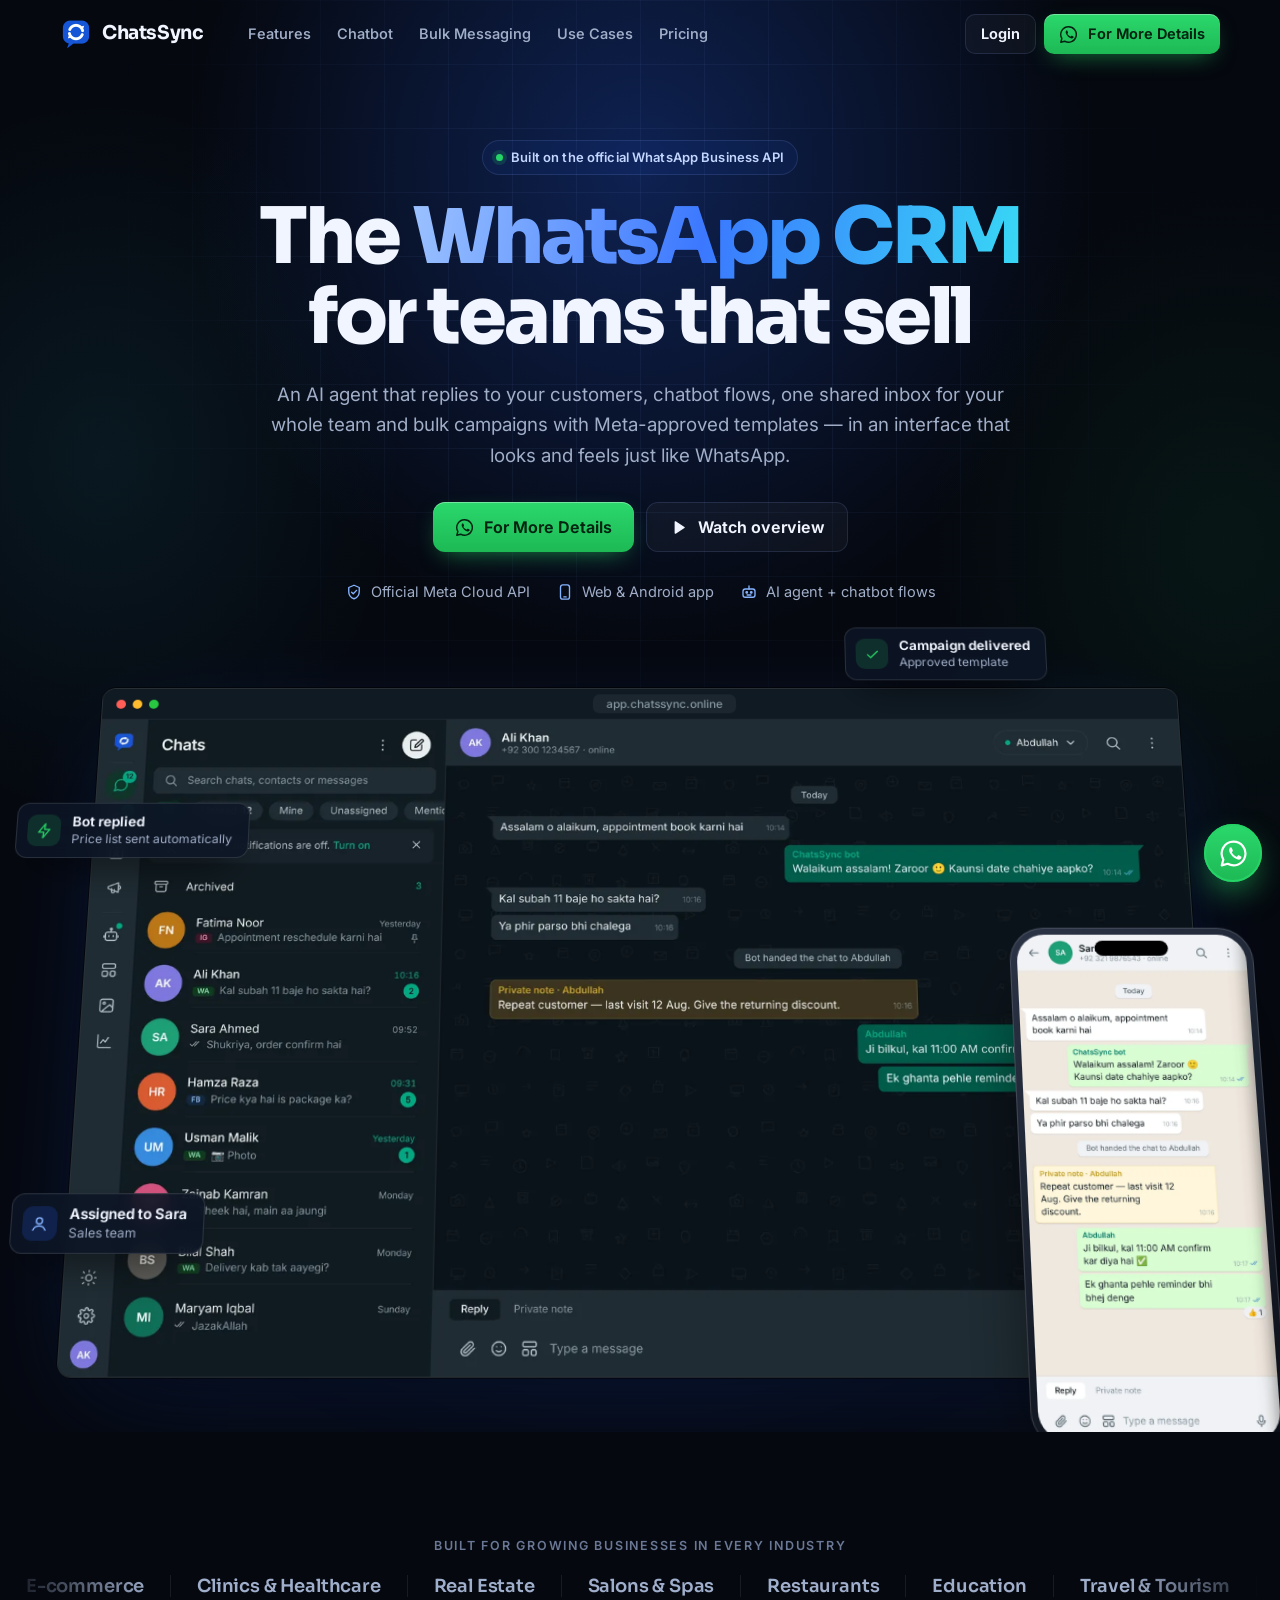
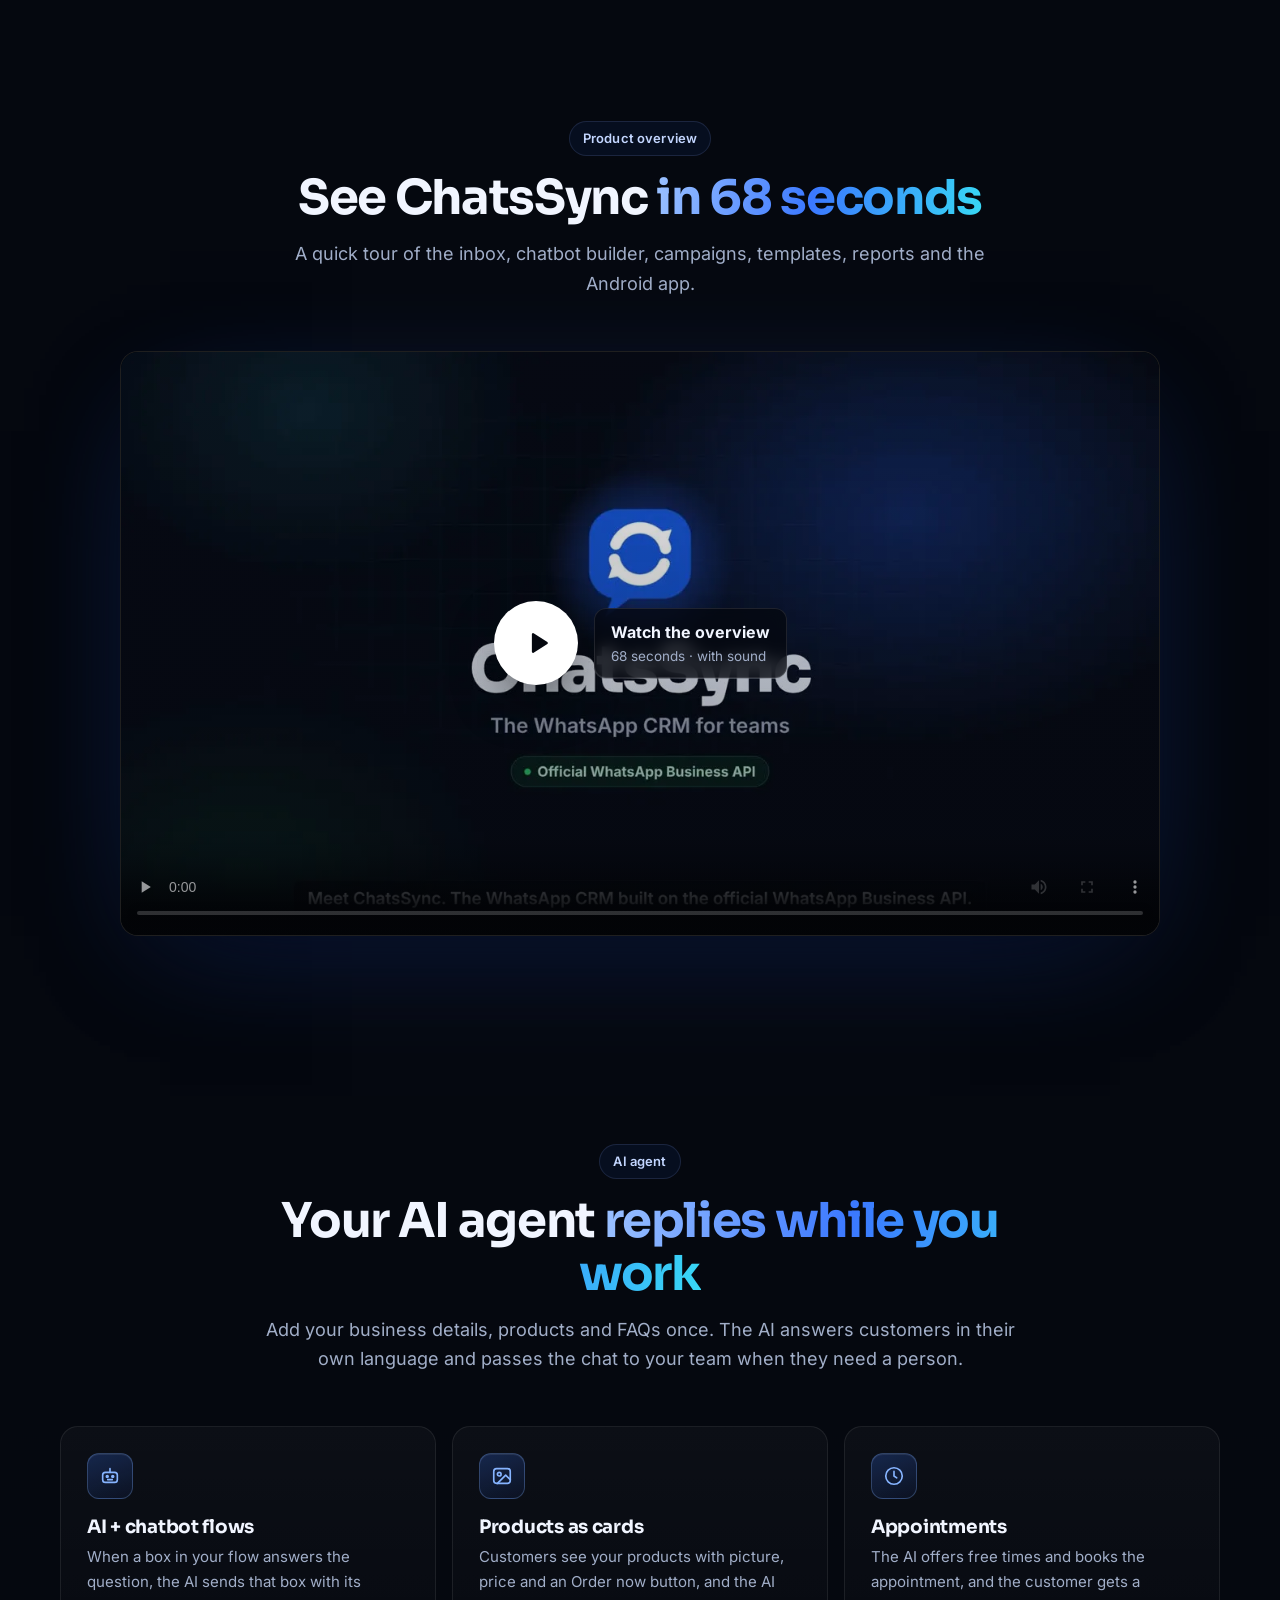
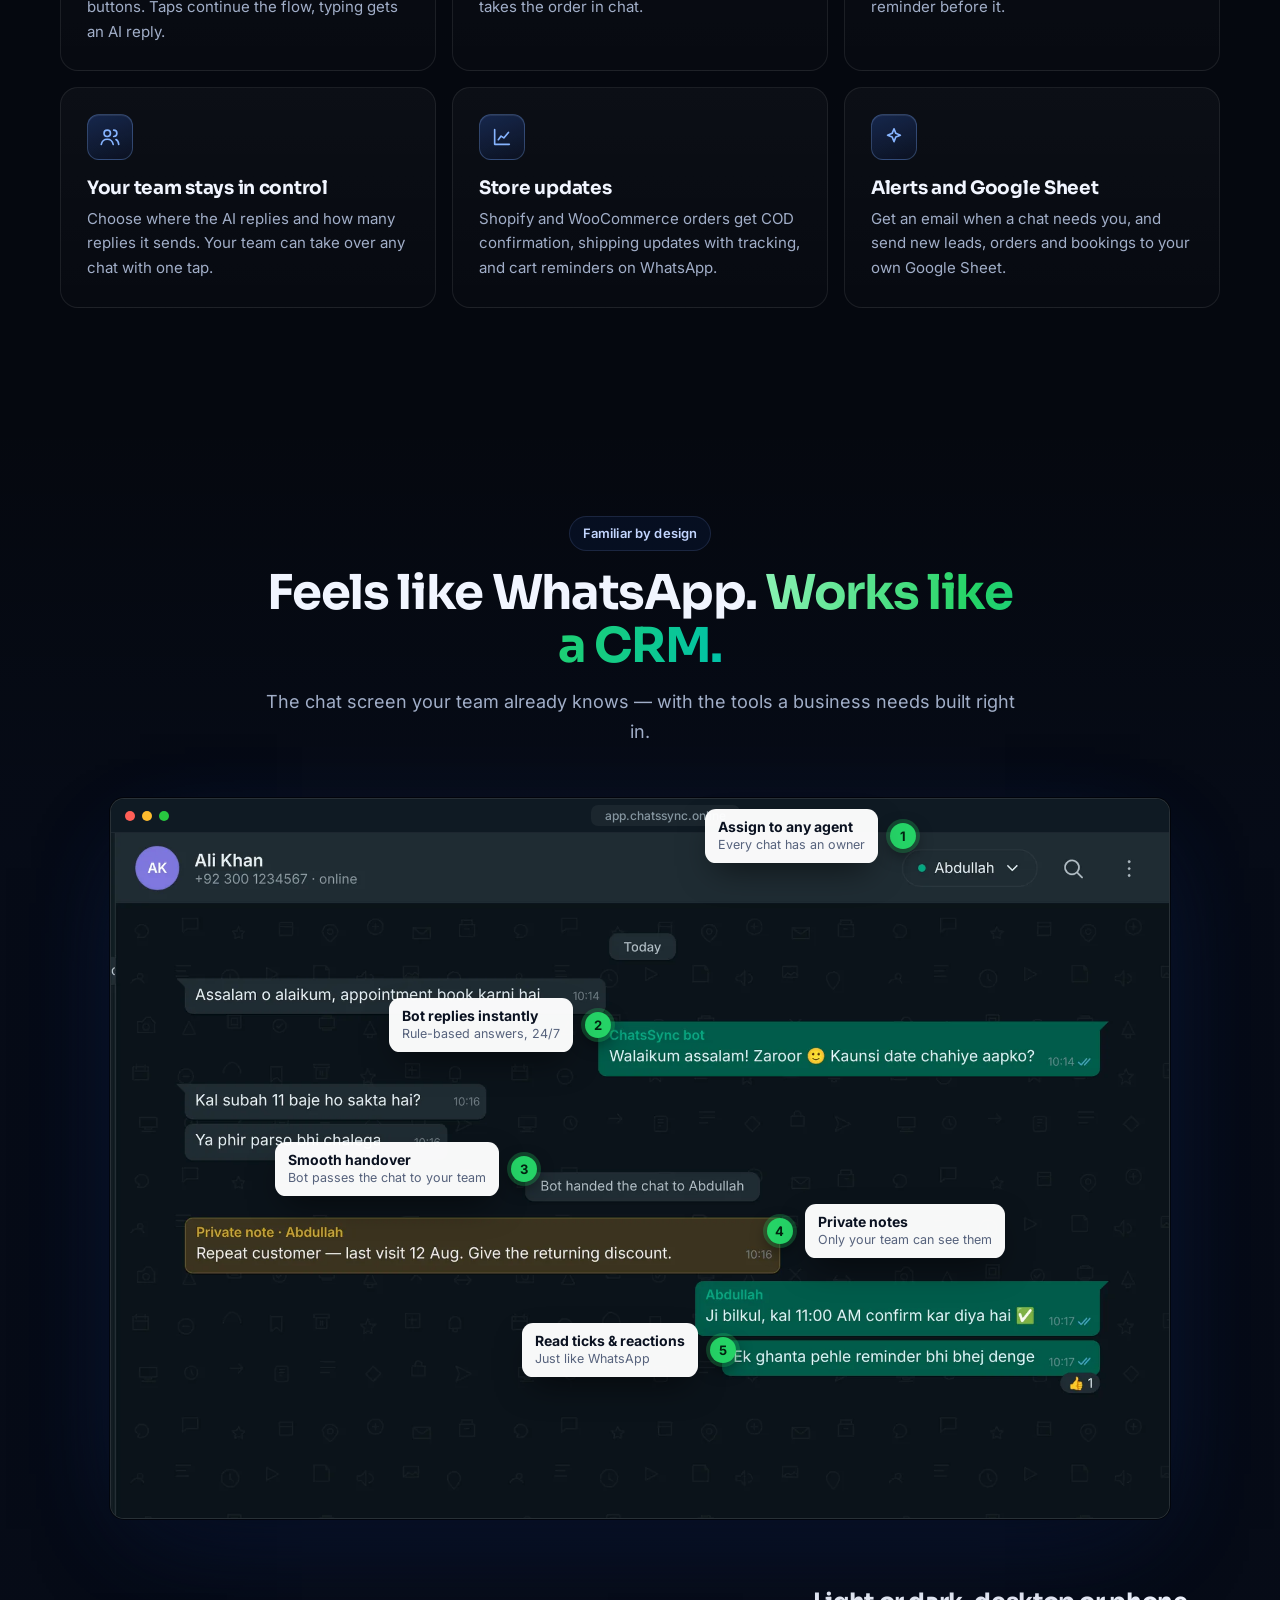
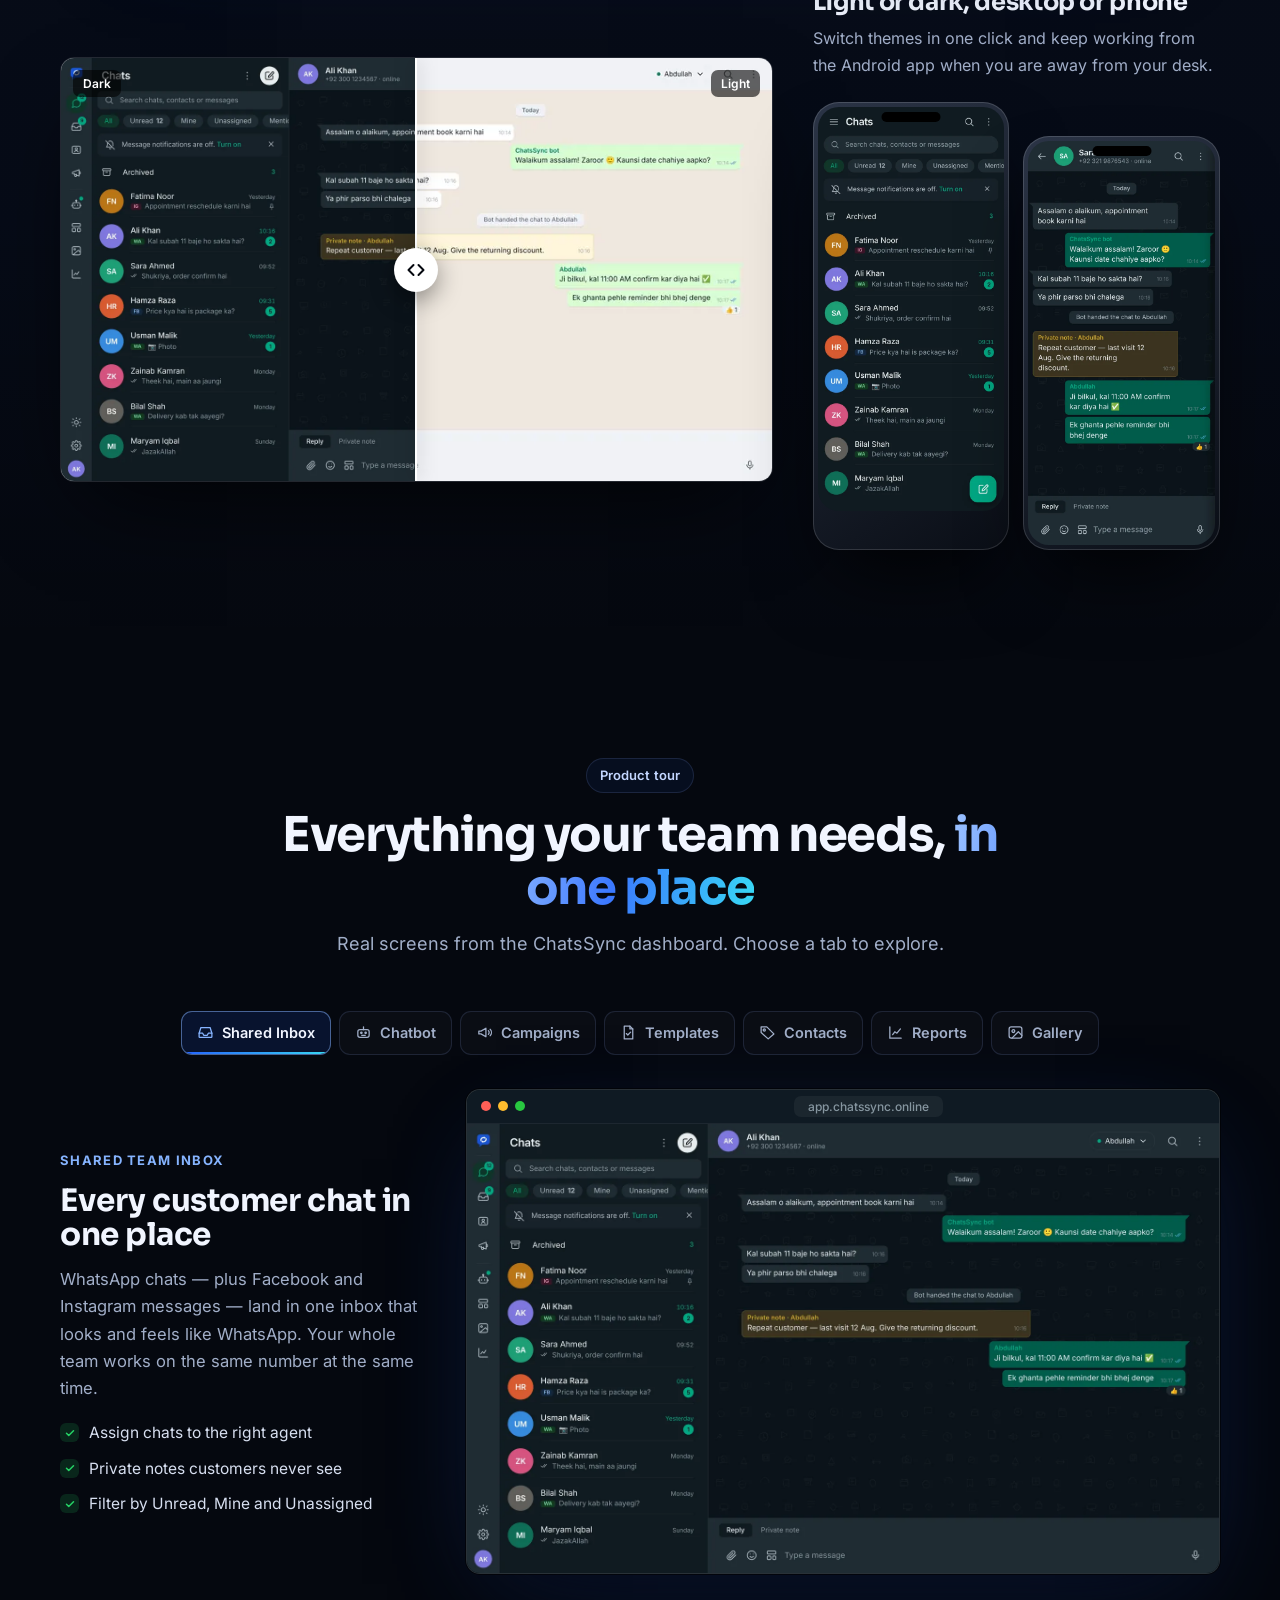
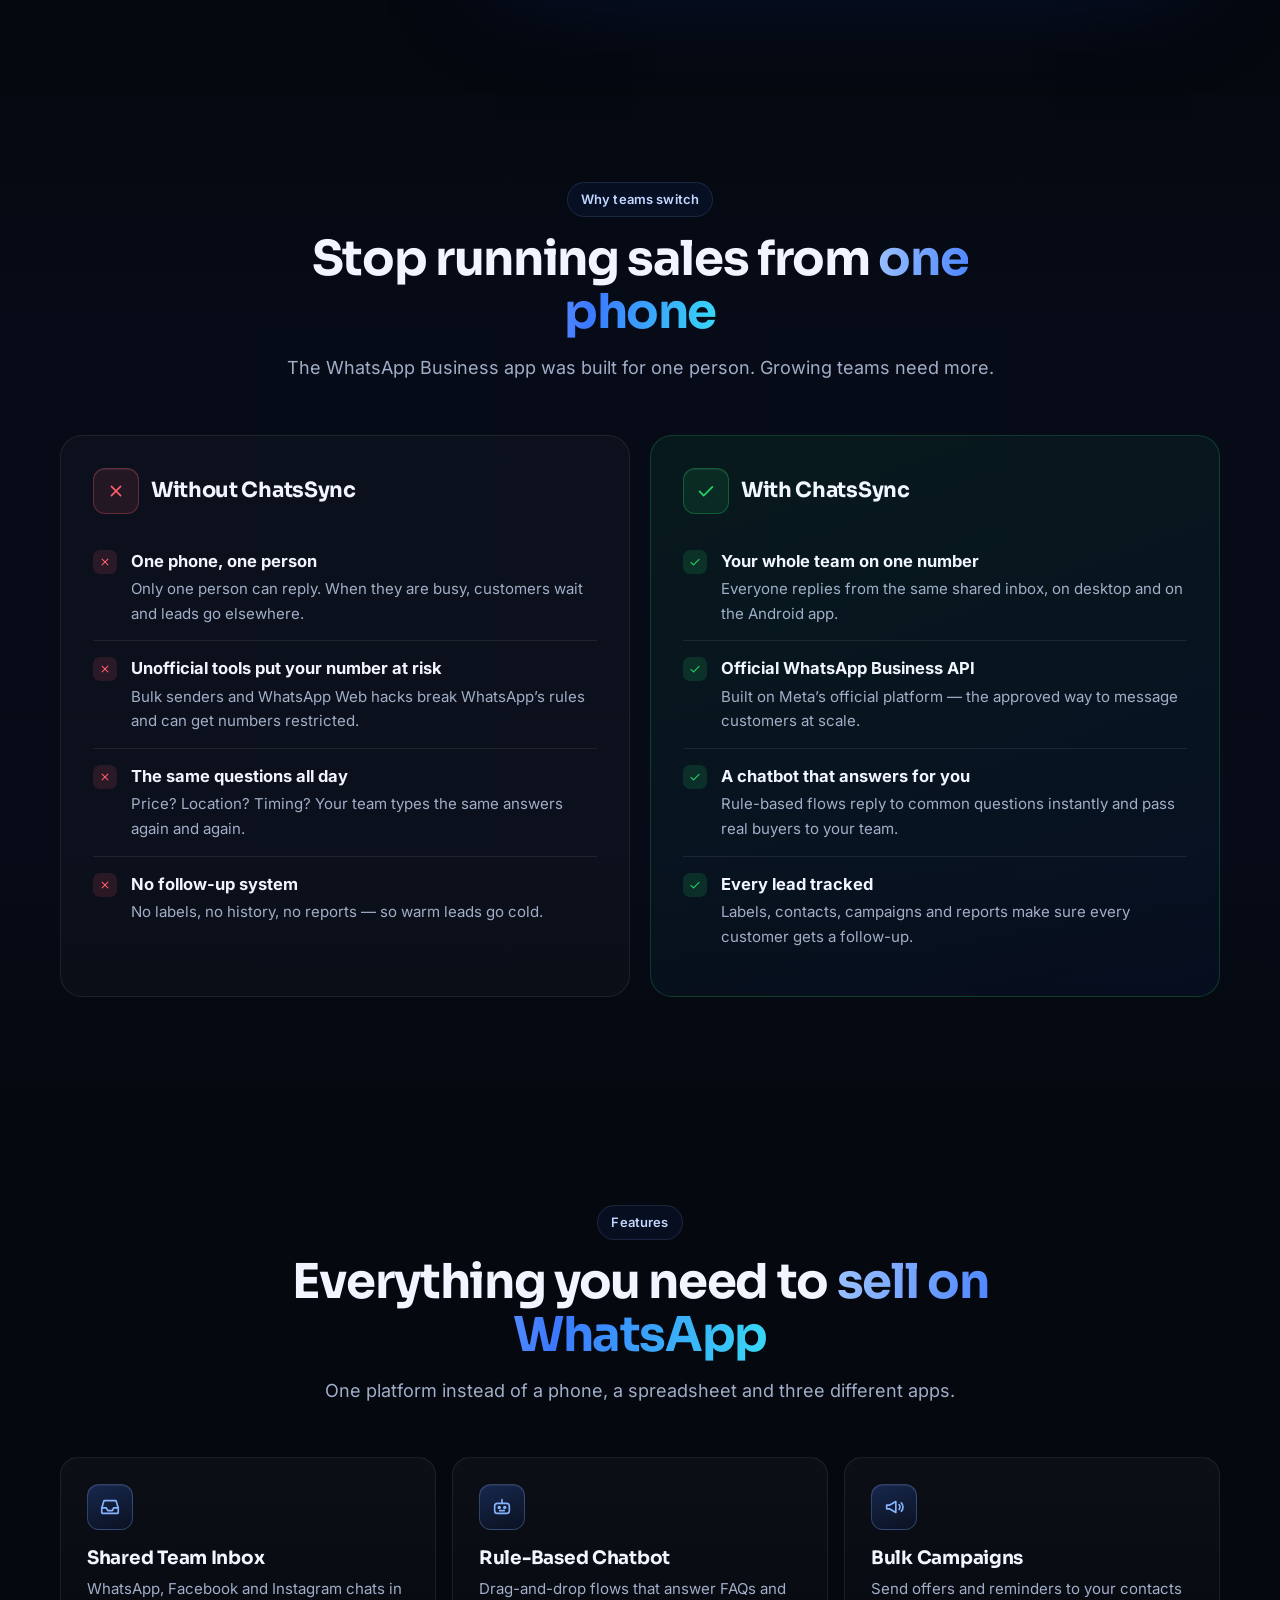
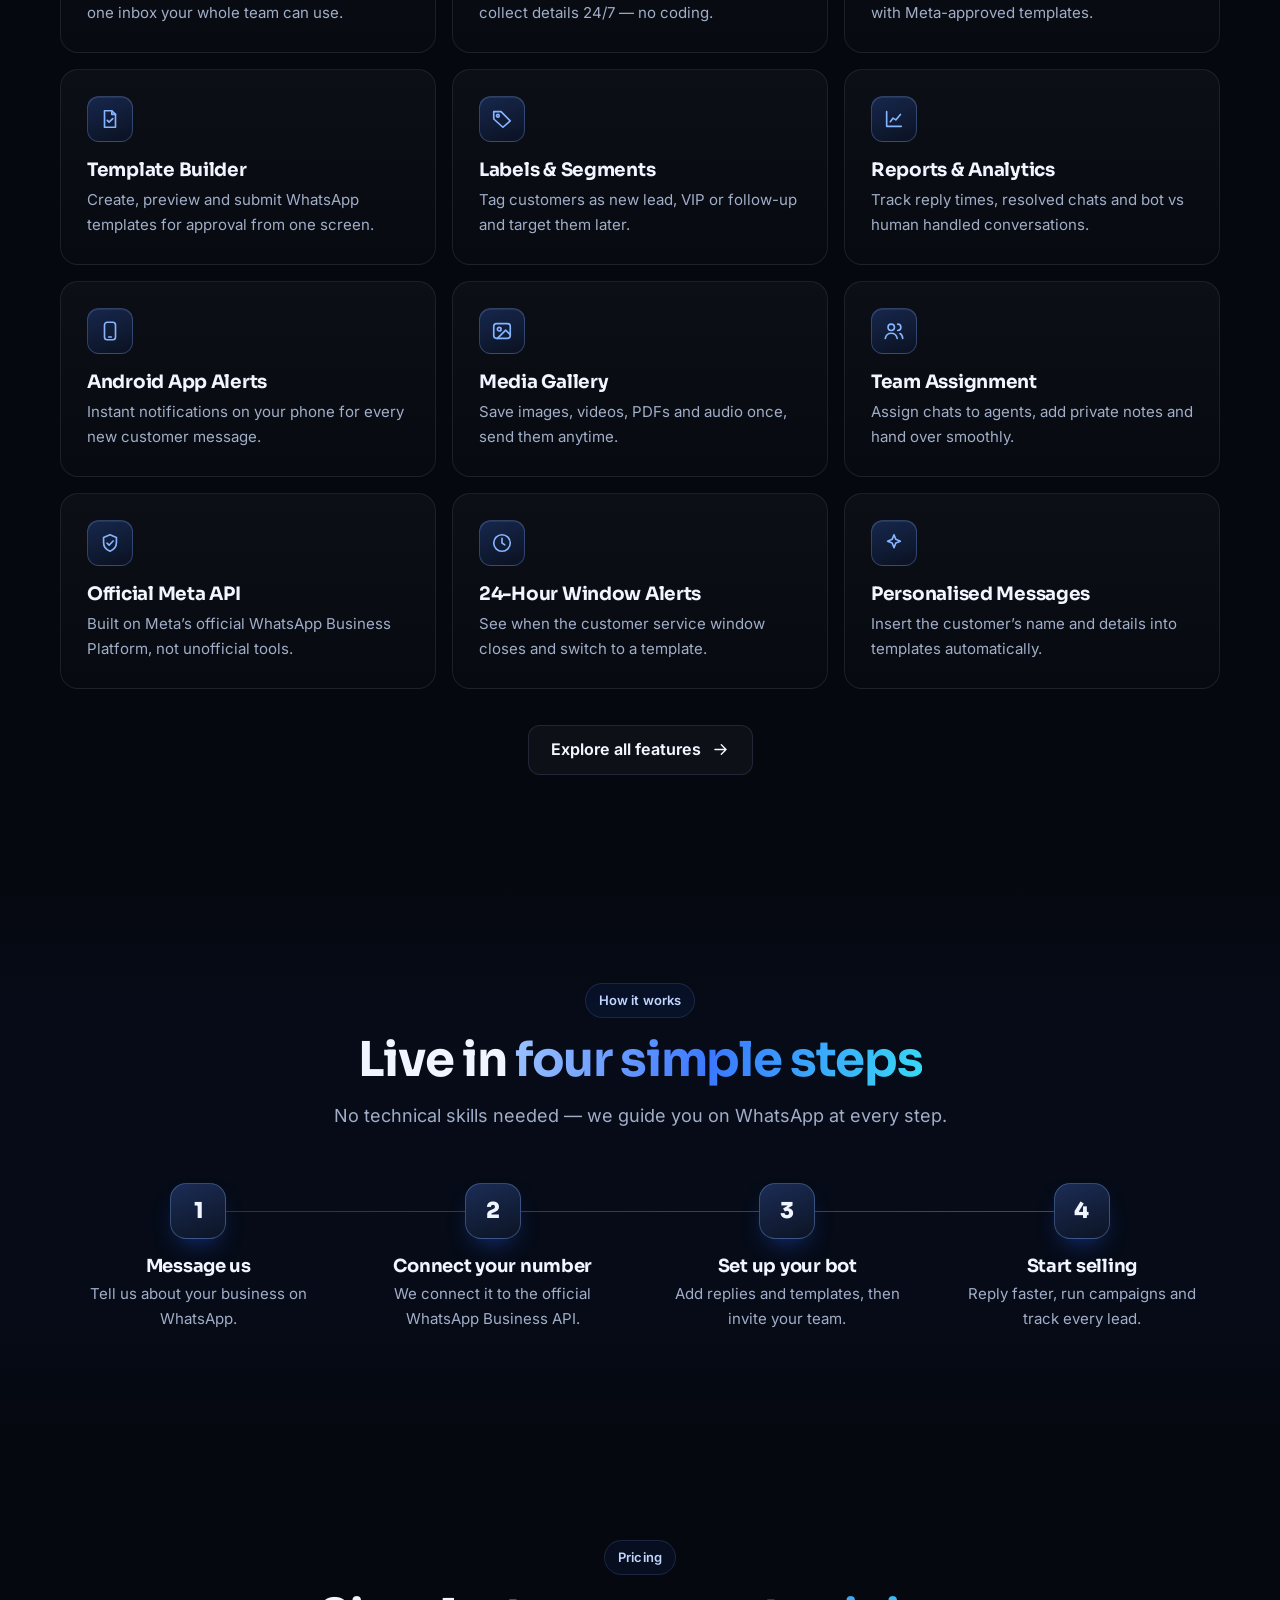
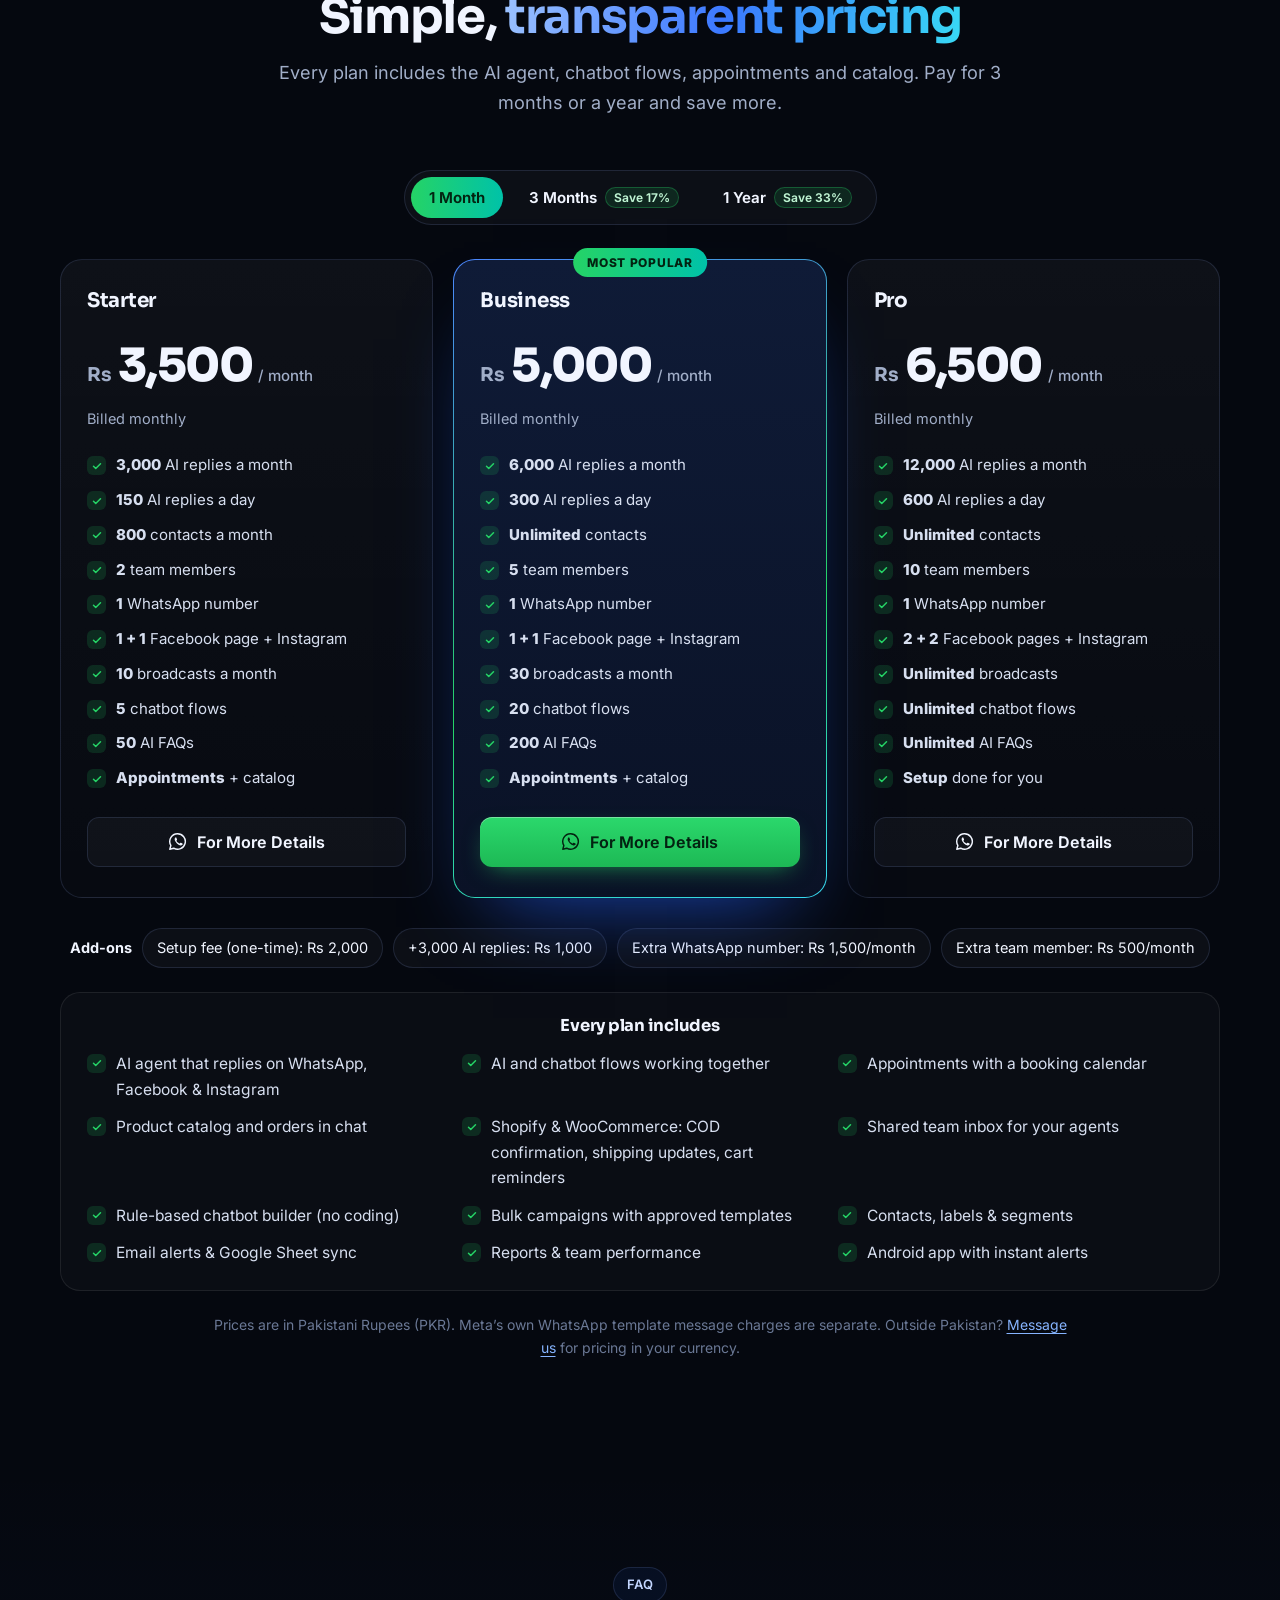
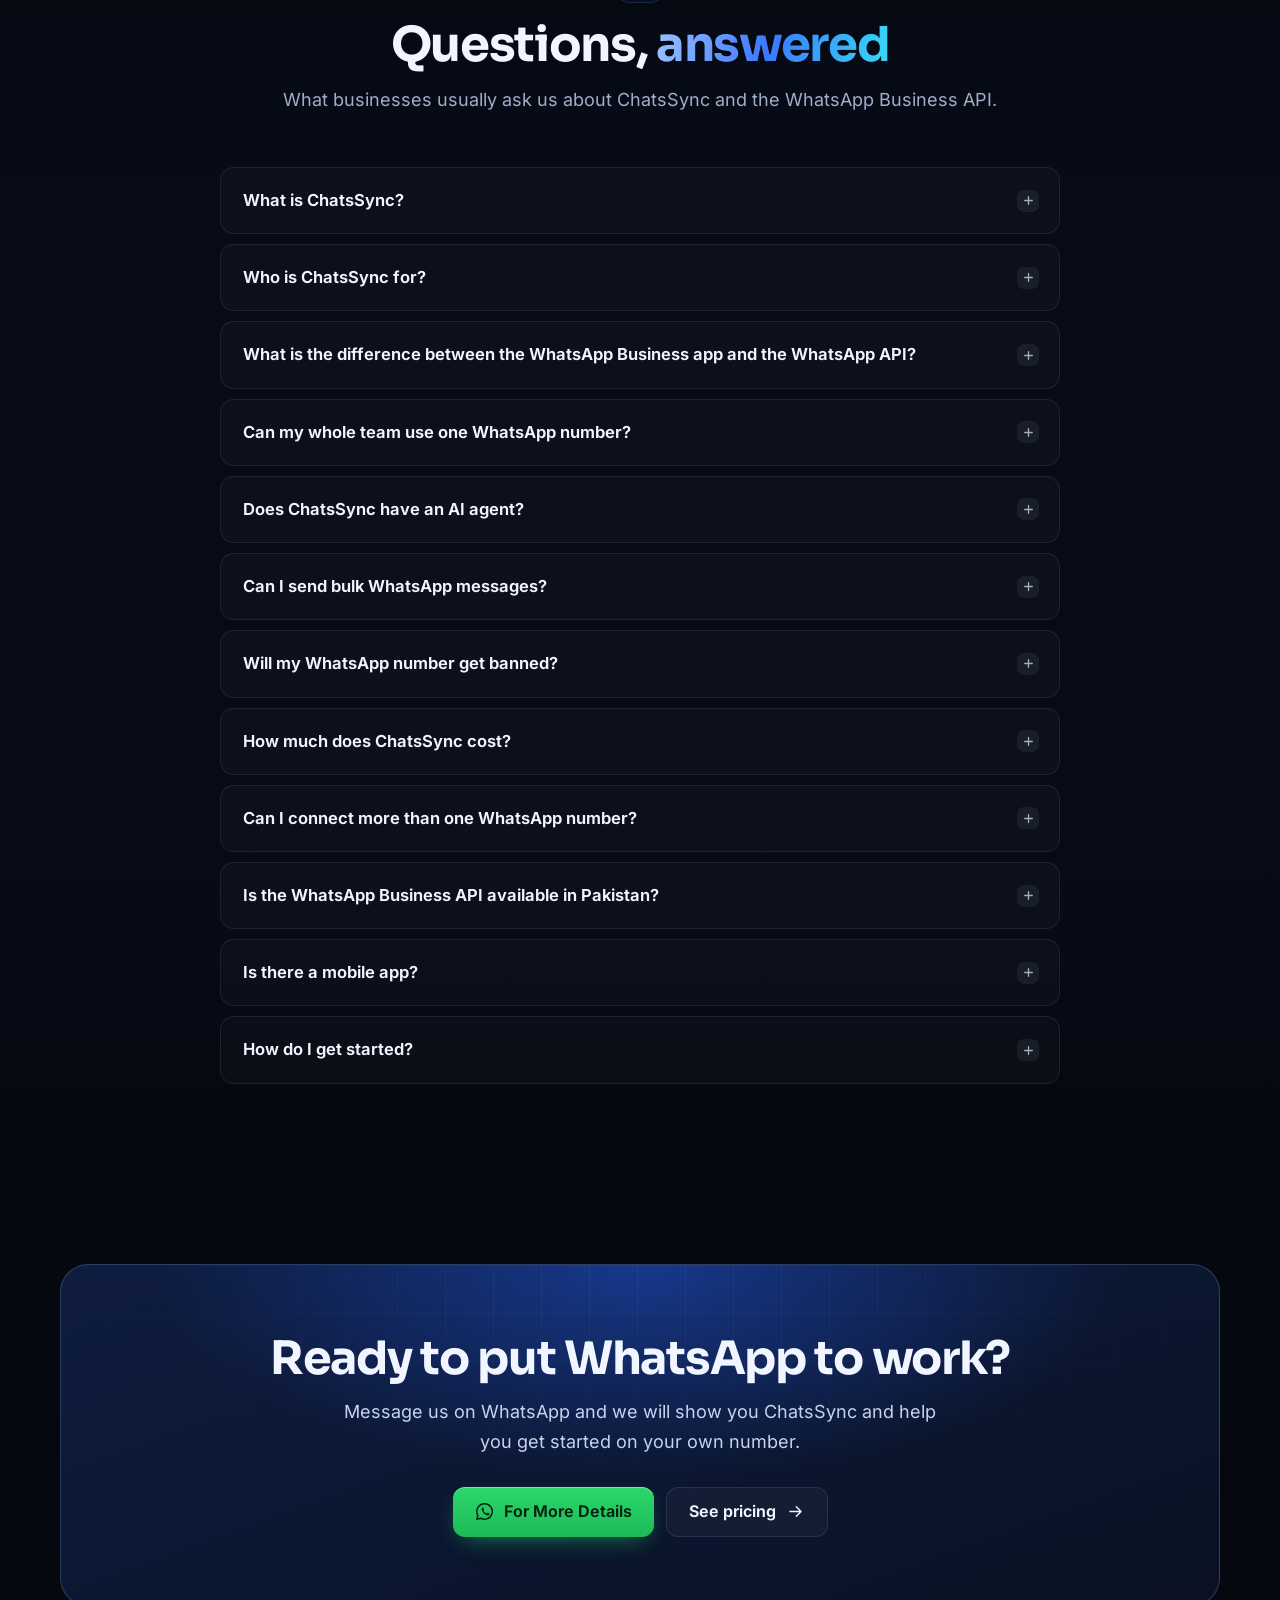
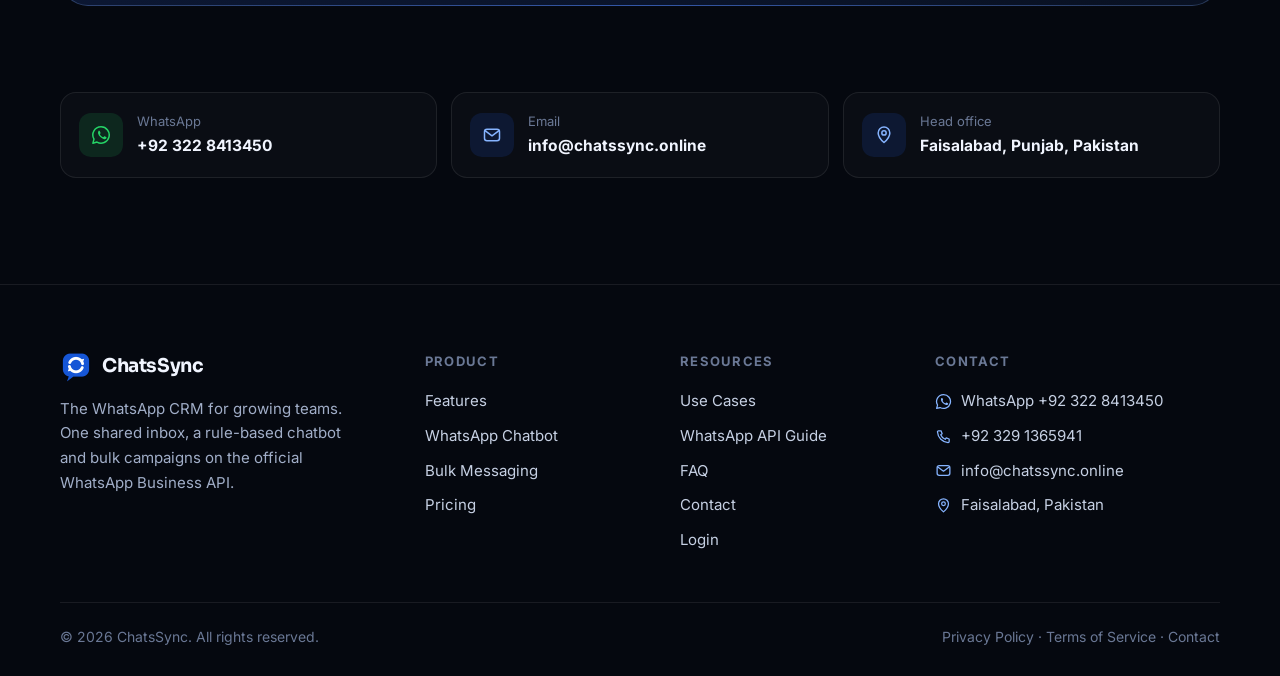
==== commit e23ce1b6: "fix(site): home FAQ shows the current plans and prices Co-Authored-By: Claude Opus 5.5 <noreply@anth" ====
--- a/index.html
+++ b/index.html
@@ -15,7 +15,7 @@
 <link rel="preload" href="/assets/sora.woff2" as="font" type="font/woff2" crossorigin><link rel="preload" href="/assets/inter.woff2" as="font" type="font/woff2" crossorigin>
 <link rel="stylesheet" href="/assets/site.css?v=3">
 <script>document.documentElement.classList.add('js')</script>
-<script type="application/ld+json">{"@context":"https://schema.org","@graph":[{"@type":"Organization","@id":"https://chatssync.online/#org","name":"ChatsSync","url":"https://chatssync.online/","logo":"https://chatssync.online/icon-512.png","description":"ChatsSync is a WhatsApp CRM built on the official WhatsApp Business API, with a shared team inbox, rule-based chatbot builder, bulk campaigns and Android app.","email":"info@chatssync.online","telephone":"+923228413450","address":{"@type":"PostalAddress","addressLocality":"Faisalabad","addressCountry":"PK"},"areaServed":[{"@type":"Country","name":"Pakistan"},{"@type":"Place","name":"Worldwide"}],"contactPoint":[{"@type":"ContactPoint","telephone":"+923228413450","contactType":"sales","availableLanguage":["English","Urdu"]}]},{"@type":"WebSite","@id":"https://chatssync.online/#website","url":"https://chatssync.online/","name":"ChatsSync","publisher":{"@id":"https://chatssync.online/#org"},"inLanguage":"en"},{"@type":"SoftwareApplication","@id":"https://chatssync.online/#app","name":"ChatsSync","url":"https://chatssync.online/","applicationCategory":"BusinessApplication","applicationSubCategory":"WhatsApp CRM","operatingSystem":"Web, Android","description":"WhatsApp CRM with an AI agent on the official WhatsApp Business API: shared team inbox, AI replies, chatbot builder, appointments, catalog orders, bulk campaigns, reports and an Android app.","publisher":{"@id":"https://chatssync.online/#org"},"screenshot":"https://chatssync.online/assets/inbox-1600.webp","offers":[{"@type":"Offer","name":"Starter plan (1 month)","price":"3500","priceCurrency":"PKR","url":"https://chatssync.online/pricing/","availability":"https://schema.org/InStock"},{"@type":"Offer","name":"Business plan (1 month)","price":"5000","priceCurrency":"PKR","url":"https://chatssync.online/pricing/","availability":"https://schema.org/InStock"},{"@type":"Offer","name":"Pro plan (1 month)","price":"6500","priceCurrency":"PKR","url":"https://chatssync.online/pricing/","availability":"https://schema.org/InStock"}]},{"@type":"VideoObject","name":"ChatsSync overview: the WhatsApp CRM for teams","description":"A 68-second tour of ChatsSync: shared WhatsApp inbox, rule-based chatbot builder, bulk campaigns, templates, contacts, reports and the Android app.","thumbnailUrl":"https://chatssync.online/assets/overview-poster.webp","uploadDate":"2026-10-28","duration":"PT1M8S","contentUrl":"https://chatssync.online/assets/chatssync-overview.mp4","publisher":{"@id":"https://chatssync.online/#org"}},{"@type":"FAQPage","mainEntity":[{"@type":"Question","name":"What is ChatsSync?","acceptedAnswer":{"@type":"Answer","text":"ChatsSync is a WhatsApp CRM built on the official WhatsApp Business API. It gives your team one shared inbox for every customer chat, a rule-based chatbot that answers common questions automatically, bulk campaigns with Meta-approved templates, contacts with labels, reports and an Android app."}},{"@type":"Question","name":"Who is ChatsSync for?","acceptedAnswer":{"@type":"Answer","text":"Any business that sells or supports customers on WhatsApp — online stores, clinics, real estate agencies, salons, restaurants, schools, travel agents, retailers and service companies. We are based in Pakistan and work with businesses in Pakistan and other countries."}},{"@type":"Question","name":"What is the difference between the WhatsApp Business app and the WhatsApp API?","acceptedAnswer":{"@type":"Answer","text":"The WhatsApp Business app is made for one person on one phone. The WhatsApp Business API is made for teams: many agents can work on the same number, chatbots can answer automatically, and you can message customers in bulk with approved templates. ChatsSync gives you the API with an easy, WhatsApp-like dashboard."}},{"@type":"Question","name":"Can my whole team use one WhatsApp number?","acceptedAnswer":{"@type":"Answer","text":"Yes. Your agents all work from the same shared inbox. Chats can be assigned to a person, filtered by Mine, Unassigned or Unread, and agents can leave private notes that customers never see."}},{"@type":"Question","name":"Does ChatsSync have an AI agent?","acceptedAnswer":{"@type":"Answer","text":"Yes. The AI agent replies to your customers on WhatsApp, Facebook and Instagram using your business details, products and FAQs. It works together with your rule-based chatbot flows: when a flow box answers the question, the AI sends that box with its buttons. You choose where it replies and how many replies it sends before your team takes over, and a human can take over the chat at any time."}},{"@type":"Question","name":"Can I send bulk WhatsApp messages?","acceptedAnswer":{"@type":"Answer","text":"Yes. You can send campaigns to your contacts using WhatsApp message templates approved by Meta, and target them by label or segment. Campaign reports show sent, delivered, read and replied."}},{"@type":"Question","name":"Will my WhatsApp number get banned?","acceptedAnswer":{"@type":"Answer","text":"ChatsSync uses Meta’s official WhatsApp Business API, which is the approved way for businesses to message customers. Numbers usually get restricted because of unofficial bulk tools or spam reports, so we recommend messaging customers who opted in and following WhatsApp’s Business Messaging Policy."}},{"@type":"Question","name":"How much does ChatsSync cost?","acceptedAnswer":{"@type":"Answer","text":"Rs 5,000 for 1 month, Rs 12,500 for 3 months or Rs 40,000 for 1 year. Every plan includes every feature and 1 WhatsApp number. Extra numbers are charged separately, and Meta’s own template message fees are not included."}},{"@type":"Question","name":"Can I connect more than one WhatsApp number?","acceptedAnswer":{"@type":"Answer","text":"Yes. Each plan includes 1 WhatsApp number, and you can add more numbers at an additional cost that depends on your needs. Message us on WhatsApp for a quote."}},{"@type":"Question","name":"Is the WhatsApp Business API available in Pakistan?","acceptedAnswer":{"@type":"Answer","text":"Yes. Businesses in Pakistan can use Meta’s WhatsApp Business Platform. ChatsSync helps you connect your number and start messaging customers from the ChatsSync dashboard and Android app. Read our WhatsApp Business API Pakistan guide."}},{"@type":"Question","name":"Is there a mobile app?","acceptedAnswer":{"@type":"Answer","text":"Yes. The ChatsSync Android app sends instant notifications for new messages so you can reply to customers from your phone."}},{"@type":"Question","name":"How do I get started?","acceptedAnswer":{"@type":"Answer","text":"Message us on WhatsApp at +92 322 8413450. We will explain the setup, help you connect your number and get your team started."}}]}]}</script>
+<script type="application/ld+json">{"@context":"https://schema.org","@graph":[{"@type":"Organization","@id":"https://chatssync.online/#org","name":"ChatsSync","url":"https://chatssync.online/","logo":"https://chatssync.online/icon-512.png","description":"ChatsSync is a WhatsApp CRM built on the official WhatsApp Business API, with a shared team inbox, rule-based chatbot builder, bulk campaigns and Android app.","email":"info@chatssync.online","telephone":"+923228413450","address":{"@type":"PostalAddress","addressLocality":"Faisalabad","addressCountry":"PK"},"areaServed":[{"@type":"Country","name":"Pakistan"},{"@type":"Place","name":"Worldwide"}],"contactPoint":[{"@type":"ContactPoint","telephone":"+923228413450","contactType":"sales","availableLanguage":["English","Urdu"]}]},{"@type":"WebSite","@id":"https://chatssync.online/#website","url":"https://chatssync.online/","name":"ChatsSync","publisher":{"@id":"https://chatssync.online/#org"},"inLanguage":"en"},{"@type":"SoftwareApplication","@id":"https://chatssync.online/#app","name":"ChatsSync","url":"https://chatssync.online/","applicationCategory":"BusinessApplication","applicationSubCategory":"WhatsApp CRM","operatingSystem":"Web, Android","description":"WhatsApp CRM with an AI agent on the official WhatsApp Business API: shared team inbox, AI replies, chatbot builder, appointments, catalog orders, bulk campaigns, reports and an Android app.","publisher":{"@id":"https://chatssync.online/#org"},"screenshot":"https://chatssync.online/assets/inbox-1600.webp","offers":[{"@type":"Offer","name":"Starter plan (1 month)","price":"3500","priceCurrency":"PKR","url":"https://chatssync.online/pricing/","availability":"https://schema.org/InStock"},{"@type":"Offer","name":"Business plan (1 month)","price":"5000","priceCurrency":"PKR","url":"https://chatssync.online/pricing/","availability":"https://schema.org/InStock"},{"@type":"Offer","name":"Pro plan (1 month)","price":"6500","priceCurrency":"PKR","url":"https://chatssync.online/pricing/","availability":"https://schema.org/InStock"}]},{"@type":"VideoObject","name":"ChatsSync overview: the WhatsApp CRM for teams","description":"A 68-second tour of ChatsSync: shared WhatsApp inbox, rule-based chatbot builder, bulk campaigns, templates, contacts, reports and the Android app.","thumbnailUrl":"https://chatssync.online/assets/overview-poster.webp","uploadDate":"2026-10-28","duration":"PT1M8S","contentUrl":"https://chatssync.online/assets/chatssync-overview.mp4","publisher":{"@id":"https://chatssync.online/#org"}},{"@type":"FAQPage","mainEntity":[{"@type":"Question","name":"What is ChatsSync?","acceptedAnswer":{"@type":"Answer","text":"ChatsSync is a WhatsApp CRM built on the official WhatsApp Business API. It gives your team one shared inbox for every customer chat, a rule-based chatbot that answers common questions automatically, bulk campaigns with Meta-approved templates, contacts with labels, reports and an Android app."}},{"@type":"Question","name":"Who is ChatsSync for?","acceptedAnswer":{"@type":"Answer","text":"Any business that sells or supports customers on WhatsApp — online stores, clinics, real estate agencies, salons, restaurants, schools, travel agents, retailers and service companies. We are based in Pakistan and work with businesses in Pakistan and other countries."}},{"@type":"Question","name":"What is the difference between the WhatsApp Business app and the WhatsApp API?","acceptedAnswer":{"@type":"Answer","text":"The WhatsApp Business app is made for one person on one phone. The WhatsApp Business API is made for teams: many agents can work on the same number, chatbots can answer automatically, and you can message customers in bulk with approved templates. ChatsSync gives you the API with an easy, WhatsApp-like dashboard."}},{"@type":"Question","name":"Can my whole team use one WhatsApp number?","acceptedAnswer":{"@type":"Answer","text":"Yes. Your agents all work from the same shared inbox. Chats can be assigned to a person, filtered by Mine, Unassigned or Unread, and agents can leave private notes that customers never see."}},{"@type":"Question","name":"Does ChatsSync have an AI agent?","acceptedAnswer":{"@type":"Answer","text":"Yes. The AI agent replies to your customers on WhatsApp, Facebook and Instagram using your business details, products and FAQs. It works together with your rule-based chatbot flows: when a flow box answers the question, the AI sends that box with its buttons. You choose where it replies and how many replies it sends before your team takes over, and a human can take over the chat at any time."}},{"@type":"Question","name":"Can I send bulk WhatsApp messages?","acceptedAnswer":{"@type":"Answer","text":"Yes. You can send campaigns to your contacts using WhatsApp message templates approved by Meta, and target them by label or segment. Campaign reports show sent, delivered, read and replied."}},{"@type":"Question","name":"Will my WhatsApp number get banned?","acceptedAnswer":{"@type":"Answer","text":"ChatsSync uses Meta’s official WhatsApp Business API, which is the approved way for businesses to message customers. Numbers usually get restricted because of unofficial bulk tools or spam reports, so we recommend messaging customers who opted in and following WhatsApp’s Business Messaging Policy."}},{"@type":"Question","name":"How much does ChatsSync cost?","acceptedAnswer":{"@type":"Answer","text":"Three plans: Starter Rs 3,500, Business Rs 5,000 and Pro Rs 6,500 a month, with lower prices for 3 months or 1 year. Every plan includes the AI agent, chatbot flows, appointments, catalog and 1 WhatsApp number. Extra numbers are Rs 1,500 a month, the one-time setup fee is Rs 2,000, and Meta’s own template message fees are not included."}},{"@type":"Question","name":"Can I connect more than one WhatsApp number?","acceptedAnswer":{"@type":"Answer","text":"Yes. Each plan includes 1 WhatsApp number, and you can add more numbers at an additional cost that depends on your needs. Message us on WhatsApp for a quote."}},{"@type":"Question","name":"Is the WhatsApp Business API available in Pakistan?","acceptedAnswer":{"@type":"Answer","text":"Yes. Businesses in Pakistan can use Meta’s WhatsApp Business Platform. ChatsSync helps you connect your number and start messaging customers from the ChatsSync dashboard and Android app. Read our WhatsApp Business API Pakistan guide."}},{"@type":"Question","name":"Is there a mobile app?","acceptedAnswer":{"@type":"Answer","text":"Yes. The ChatsSync Android app sends instant notifications for new messages so you can reply to customers from your phone."}},{"@type":"Question","name":"How do I get started?","acceptedAnswer":{"@type":"Answer","text":"Message us on WhatsApp at +92 322 8413450. We will explain the setup, help you connect your number and get your team started."}}]}]}</script>
 </head>
 <body>
 <svg width="0" height="0" style="position:absolute" aria-hidden="true"><symbol id="i-wa" viewBox="0 0 24 24" fill="none" stroke="currentColor" stroke-width="1.8" stroke-linecap="round" stroke-linejoin="round"><path d="M12 2.2A9.8 9.8 0 0 0 3.6 17l-1.3 4.8 4.9-1.3A9.8 9.8 0 1 0 12 2.2z"/><path fill="currentColor" stroke="none" d="M8.7 7.4c.2-.4.4-.4.7-.4h.6c.2 0 .4 0 .6.4l.8 2c.1.3 0 .5-.1.7l-.5.6c-.1.2-.2.4 0 .6.4.8 1 1.5 1.7 2.1.6.5 1.2.9 1.9 1.2.2.1.4.1.6-.1l.7-.8c.2-.2.4-.3.7-.2l1.8.9c.3.1.4.3.4.5 0 .5-.2 1.2-.7 1.6-.6.5-1.4.7-2.2.5-1.7-.4-3.2-1.3-4.4-2.5-1.3-1.2-2.3-2.7-2.8-4.3-.3-1-.1-2 .5-2.8z"/></symbol><symbol id="i-arrow" viewBox="0 0 24 24" fill="none" stroke="currentColor" stroke-width="1.8" stroke-linecap="round" stroke-linejoin="round"><path d="M5 12h14M13 6l6 6-6 6"/></symbol><symbol id="i-check" viewBox="0 0 24 24" fill="none" stroke="currentColor" stroke-width="1.8" stroke-linecap="round" stroke-linejoin="round"><path d="M5 12.5l4.5 4.5L19 7.5"/></symbol><symbol id="i-x" viewBox="0 0 24 24" fill="none" stroke="currentColor" stroke-width="1.8" stroke-linecap="round" stroke-linejoin="round"><path d="M7 7l10 10M17 7L7 17"/></symbol><symbol id="i-phone" viewBox="0 0 24 24" fill="none" stroke="currentColor" stroke-width="1.8" stroke-linecap="round" stroke-linejoin="round"><path d="M5 4h3.5l1.6 4.2-2 1.4a11 11 0 0 0 6.3 6.3l1.4-2L20 15.5V19a1.5 1.5 0 0 1-1.6 1.5A16 16 0 0 1 3.5 5.6 1.5 1.5 0 0 1 5 4z"/></symbol><symbol id="i-mail" viewBox="0 0 24 24" fill="none" stroke="currentColor" stroke-width="1.8" stroke-linecap="round" stroke-linejoin="round"><rect x="3" y="5" width="18" height="14" rx="3"/><path d="M4 7l8 6 8-6"/></symbol><symbol id="i-pin" viewBox="0 0 24 24" fill="none" stroke="currentColor" stroke-width="1.8" stroke-linecap="round" stroke-linejoin="round"><path d="M12 21s7-6.1 7-11.5A7 7 0 0 0 5 9.5C5 14.9 12 21 12 21z"/><circle cx="12" cy="9.5" r="2.6"/></symbol><symbol id="i-bolt" viewBox="0 0 24 24" fill="none" stroke="currentColor" stroke-width="1.8" stroke-linecap="round" stroke-linejoin="round"><path d="M13 2L4 14h7l-1 8 9-12h-7z"/></symbol><symbol id="i-user" viewBox="0 0 24 24" fill="none" stroke="currentColor" stroke-width="1.8" stroke-linecap="round" stroke-linejoin="round"><circle cx="12" cy="8" r="4"/><path d="M4 20c1.5-4 4.5-5.5 8-5.5s6.5 1.5 8 5.5"/></symbol><symbol id="i-inbox" viewBox="0 0 24 24" fill="none" stroke="currentColor" stroke-width="1.8" stroke-linecap="round" stroke-linejoin="round"><path d="M3 13h5l1.5 3h5l1.5-3h5"/><path d="M5.5 5h13l2.5 8v5a1 1 0 0 1-1 1H4a1 1 0 0 1-1-1v-5z"/></symbol><symbol id="i-bot" viewBox="0 0 24 24" fill="none" stroke="currentColor" stroke-width="1.8" stroke-linecap="round" stroke-linejoin="round"><rect x="4" y="8" width="16" height="11" rx="3"/><path d="M12 4v4M9.5 16h5"/><circle cx="9" cy="12.5" r="1" fill="currentColor"/><circle cx="15" cy="12.5" r="1" fill="currentColor"/></symbol><symbol id="i-mega" viewBox="0 0 24 24" fill="none" stroke="currentColor" stroke-width="1.8" stroke-linecap="round" stroke-linejoin="round"><path d="M4 10v4h3l7 4V6l-7 4z"/><path d="M17.5 9.5a3.5 3.5 0 0 1 0 5M20 7.5a6.5 6.5 0 0 1 0 9"/></symbol><symbol id="i-file" viewBox="0 0 24 24" fill="none" stroke="currentColor" stroke-width="1.8" stroke-linecap="round" stroke-linejoin="round"><path d="M6 3h8l4 4v14H6z"/><path d="M14 3v4h4M9 13.5l2 2 4-4"/></symbol><symbol id="i-tag" viewBox="0 0 24 24" fill="none" stroke="currentColor" stroke-width="1.8" stroke-linecap="round" stroke-linejoin="round"><path d="M3 12V4h8l10 10-8 7z"/><circle cx="7.5" cy="8.5" r="1.5"/></symbol><symbol id="i-chart" viewBox="0 0 24 24" fill="none" stroke="currentColor" stroke-width="1.8" stroke-linecap="round" stroke-linejoin="round"><path d="M4 20V4M4 20h16"/><path d="M8 15l3-4 3 2 5-6"/></symbol><symbol id="i-mobile" viewBox="0 0 24 24" fill="none" stroke="currentColor" stroke-width="1.8" stroke-linecap="round" stroke-linejoin="round"><rect x="6" y="2.5" width="12" height="19" rx="3"/><path d="M10.5 18.5h3"/></symbol><symbol id="i-image" viewBox="0 0 24 24" fill="none" stroke="currentColor" stroke-width="1.8" stroke-linecap="round" stroke-linejoin="round"><rect x="3" y="4" width="18" height="16" rx="3"/><circle cx="9" cy="10" r="2"/><path d="M21 16l-5-5-9 9"/></symbol><symbol id="i-users" viewBox="0 0 24 24" fill="none" stroke="currentColor" stroke-width="1.8" stroke-linecap="round" stroke-linejoin="round"><circle cx="9" cy="8" r="3.5"/><path d="M2.5 20c.8-3.5 3.4-5.5 6.5-5.5s5.7 2 6.5 5.5"/><path d="M16 4.5a3.5 3.5 0 0 1 0 7M18.5 14.8c1.6.8 2.7 2.5 3 5.2"/></symbol><symbol id="i-shield" viewBox="0 0 24 24" fill="none" stroke="currentColor" stroke-width="1.8" stroke-linecap="round" stroke-linejoin="round"><path d="M12 3l7 3v5.5c0 4.5-3 8-7 9.5-4-1.5-7-5-7-9.5V6z"/><path d="M8.8 12.2l2.2 2.2 4.4-4.6"/></symbol><symbol id="i-clock" viewBox="0 0 24 24" fill="none" stroke="currentColor" stroke-width="1.8" stroke-linecap="round" stroke-linejoin="round"><circle cx="12" cy="12" r="9"/><path d="M12 7v5l3 2"/></symbol><symbol id="i-spark" viewBox="0 0 24 24" fill="none" stroke="currentColor" stroke-width="1.8" stroke-linecap="round" stroke-linejoin="round"><path d="M12 3l2 5 5 2-5 2-2 5-2-5-5-2 5-2z"/></symbol><symbol id="i-play" viewBox="0 0 24 24" fill="none" stroke="currentColor" stroke-width="1.8" stroke-linecap="round" stroke-linejoin="round"><path d="M8 5v14l11-7z" fill="currentColor"/></symbol><symbol id="i-globe" viewBox="0 0 24 24" fill="none" stroke="currentColor" stroke-width="1.8" stroke-linecap="round" stroke-linejoin="round"><circle cx="12" cy="12" r="9"/><path d="M3 12h18M12 3a14 14 0 0 1 0 18M12 3a14 14 0 0 0 0 18"/></symbol><symbol id="i-layers" viewBox="0 0 24 24" fill="none" stroke="currentColor" stroke-width="1.8" stroke-linecap="round" stroke-linejoin="round"><path d="M12 3l9 5-9 5-9-5z"/><path d="M3 13l9 5 9-5"/></symbol><symbol id="i-cart" viewBox="0 0 24 24" fill="none" stroke="currentColor" stroke-width="1.8" stroke-linecap="round" stroke-linejoin="round"><circle cx="9" cy="20" r="1.4"/><circle cx="17" cy="20" r="1.4"/><path d="M3 4h2.5l2.2 11h10.6L20.5 8H7"/></symbol><symbol id="i-health" viewBox="0 0 24 24" fill="none" stroke="currentColor" stroke-width="1.8" stroke-linecap="round" stroke-linejoin="round"><path d="M12 20s-7-4.4-7-10a4 4 0 0 1 7-2.6A4 4 0 0 1 19 10c0 5.6-7 10-7 10z"/><path d="M9 11.5h6M12 8.5v6"/></symbol><symbol id="i-home" viewBox="0 0 24 24" fill="none" stroke="currentColor" stroke-width="1.8" stroke-linecap="round" stroke-linejoin="round"><path d="M4 11l8-7 8 7v9H4z"/><path d="M10 20v-5h4v5"/></symbol><symbol id="i-scissors" viewBox="0 0 24 24" fill="none" stroke="currentColor" stroke-width="1.8" stroke-linecap="round" stroke-linejoin="round"><circle cx="6" cy="7" r="2.5"/><circle cx="6" cy="17" r="2.5"/><path d="M8 8.5L20 18M8 15.5L20 6"/></symbol><symbol id="i-food" viewBox="0 0 24 24" fill="none" stroke="currentColor" stroke-width="1.8" stroke-linecap="round" stroke-linejoin="round"><path d="M7 3v8M5 3v5a2 2 0 0 0 4 0V3M7 11v10M16 21V3c-2 1-3 4-3 7h3"/></symbol><symbol id="i-cap" viewBox="0 0 24 24" fill="none" stroke="currentColor" stroke-width="1.8" stroke-linecap="round" stroke-linejoin="round"><path d="M2 9l10-5 10 5-10 5z"/><path d="M6 11v5c3 2 9 2 12 0v-5"/></symbol><symbol id="i-plane" viewBox="0 0 24 24" fill="none" stroke="currentColor" stroke-width="1.8" stroke-linecap="round" stroke-linejoin="round"><path d="M2.5 13.5l19-8-6 15-3.5-6.5z"/><path d="M12 14l3-3"/></symbol><symbol id="i-store" viewBox="0 0 24 24" fill="none" stroke="currentColor" stroke-width="1.8" stroke-linecap="round" stroke-linejoin="round"><path d="M4 9l1.5-5h13L20 9"/><path d="M4 9a2.7 2.7 0 0 0 5.3 0 2.7 2.7 0 0 0 5.4 0A2.7 2.7 0 0 0 20 9"/><path d="M5 11v9h14v-9"/></symbol></svg>
@@ -119,7 +119,7 @@
 
 <section class="section alt" id="faq"><div class="wrap">
 <div class="sec-head rv"><span class="eyebrow">FAQ</span><h2>Questions, <span class="grad">answered</span></h2><p>What businesses usually ask us about ChatsSync and the WhatsApp Business API.</p></div>
-<div class="faq"><details class="rv"><summary>What is ChatsSync?</summary><div class="a"><p>ChatsSync is a WhatsApp CRM built on the official WhatsApp Business API. It gives your team one shared inbox for every customer chat, a rule-based chatbot that answers common questions automatically, bulk campaigns with Meta-approved templates, contacts with labels, reports and an Android app.</p></div></details><details class="rv"><summary>Who is ChatsSync for?</summary><div class="a"><p>Any business that sells or supports customers on WhatsApp &mdash; online stores, clinics, real estate agencies, salons, restaurants, schools, travel agents, retailers and service companies. We are based in Pakistan and work with businesses in Pakistan and other countries.</p></div></details><details class="rv"><summary>What is the difference between the WhatsApp Business app and the WhatsApp API?</summary><div class="a"><p>The WhatsApp Business app is made for one person on one phone. The WhatsApp Business API is made for teams: many agents can work on the same number, chatbots can answer automatically, and you can message customers in bulk with approved templates. ChatsSync gives you the API with an easy, WhatsApp-like dashboard.</p></div></details><details class="rv"><summary>Can my whole team use one WhatsApp number?</summary><div class="a"><p>Yes. Your agents all work from the same shared inbox. Chats can be assigned to a person, filtered by Mine, Unassigned or Unread, and agents can leave private notes that customers never see.</p></div></details><details class="rv"><summary>Does ChatsSync have an AI agent?</summary><div class="a"><p>Yes. The AI agent replies to your customers on WhatsApp, Facebook and Instagram using your business details, products and FAQs. It works together with your rule-based chatbot flows: when a flow box answers the question, the AI sends that box with its buttons. You choose where it replies and how many replies it sends before your team takes over, and a human can take over the chat at any time.</p></div></details><details class="rv"><summary>Can I send bulk WhatsApp messages?</summary><div class="a"><p>Yes. You can send campaigns to your contacts using WhatsApp message templates approved by Meta, and target them by label or segment. Campaign reports show sent, delivered, read and replied.</p></div></details><details class="rv"><summary>Will my WhatsApp number get banned?</summary><div class="a"><p>ChatsSync uses Meta&rsquo;s official WhatsApp Business API, which is the approved way for businesses to message customers. Numbers usually get restricted because of unofficial bulk tools or spam reports, so we recommend messaging customers who opted in and following WhatsApp&rsquo;s Business Messaging Policy.</p></div></details><details class="rv"><summary>How much does ChatsSync cost?</summary><div class="a"><p>Rs 5,000 for 1 month, Rs 12,500 for 3 months or Rs 40,000 for 1 year. Every plan includes every feature and 1 WhatsApp number. Extra numbers are charged separately, and Meta&rsquo;s own template message fees are not included.</p></div></details><details class="rv"><summary>Can I connect more than one WhatsApp number?</summary><div class="a"><p>Yes. Each plan includes 1 WhatsApp number, and you can add more numbers at an additional cost that depends on your needs. Message us on WhatsApp for a quote.</p></div></details><details class="rv"><summary>Is the WhatsApp Business API available in Pakistan?</summary><div class="a"><p>Yes. Businesses in Pakistan can use Meta&rsquo;s WhatsApp Business Platform. ChatsSync helps you connect your number and start messaging customers from the ChatsSync dashboard and Android app. Read our <a href="/whatsapp-business-api-pakistan/">WhatsApp Business API Pakistan guide</a>.</p></div></details><details class="rv"><summary>Is there a mobile app?</summary><div class="a"><p>Yes. The ChatsSync Android app sends instant notifications for new messages so you can reply to customers from your phone.</p></div></details><details class="rv"><summary>How do I get started?</summary><div class="a"><p>Message us on WhatsApp at +92 322 8413450. We will explain the setup, help you connect your number and get your team started.</p></div></details></div>
+<div class="faq"><details class="rv"><summary>What is ChatsSync?</summary><div class="a"><p>ChatsSync is a WhatsApp CRM built on the official WhatsApp Business API. It gives your team one shared inbox for every customer chat, a rule-based chatbot that answers common questions automatically, bulk campaigns with Meta-approved templates, contacts with labels, reports and an Android app.</p></div></details><details class="rv"><summary>Who is ChatsSync for?</summary><div class="a"><p>Any business that sells or supports customers on WhatsApp &mdash; online stores, clinics, real estate agencies, salons, restaurants, schools, travel agents, retailers and service companies. We are based in Pakistan and work with businesses in Pakistan and other countries.</p></div></details><details class="rv"><summary>What is the difference between the WhatsApp Business app and the WhatsApp API?</summary><div class="a"><p>The WhatsApp Business app is made for one person on one phone. The WhatsApp Business API is made for teams: many agents can work on the same number, chatbots can answer automatically, and you can message customers in bulk with approved templates. ChatsSync gives you the API with an easy, WhatsApp-like dashboard.</p></div></details><details class="rv"><summary>Can my whole team use one WhatsApp number?</summary><div class="a"><p>Yes. Your agents all work from the same shared inbox. Chats can be assigned to a person, filtered by Mine, Unassigned or Unread, and agents can leave private notes that customers never see.</p></div></details><details class="rv"><summary>Does ChatsSync have an AI agent?</summary><div class="a"><p>Yes. The AI agent replies to your customers on WhatsApp, Facebook and Instagram using your business details, products and FAQs. It works together with your rule-based chatbot flows: when a flow box answers the question, the AI sends that box with its buttons. You choose where it replies and how many replies it sends before your team takes over, and a human can take over the chat at any time.</p></div></details><details class="rv"><summary>Can I send bulk WhatsApp messages?</summary><div class="a"><p>Yes. You can send campaigns to your contacts using WhatsApp message templates approved by Meta, and target them by label or segment. Campaign reports show sent, delivered, read and replied.</p></div></details><details class="rv"><summary>Will my WhatsApp number get banned?</summary><div class="a"><p>ChatsSync uses Meta&rsquo;s official WhatsApp Business API, which is the approved way for businesses to message customers. Numbers usually get restricted because of unofficial bulk tools or spam reports, so we recommend messaging customers who opted in and following WhatsApp&rsquo;s Business Messaging Policy.</p></div></details><details class="rv"><summary>How much does ChatsSync cost?</summary><div class="a"><p>Three plans: Starter Rs 3,500, Business Rs 5,000 and Pro Rs 6,500 a month, with lower prices for 3 months or 1 year. Every plan includes the AI agent, chatbot flows, appointments, catalog and 1 WhatsApp number. Extra numbers are Rs 1,500 a month, the one-time setup fee is Rs 2,000, and Meta&rsquo;s own template message fees are not included.</p></div></details><details class="rv"><summary>Can I connect more than one WhatsApp number?</summary><div class="a"><p>Yes. Each plan includes 1 WhatsApp number, and you can add more numbers at an additional cost that depends on your needs. Message us on WhatsApp for a quote.</p></div></details><details class="rv"><summary>Is the WhatsApp Business API available in Pakistan?</summary><div class="a"><p>Yes. Businesses in Pakistan can use Meta&rsquo;s WhatsApp Business Platform. ChatsSync helps you connect your number and start messaging customers from the ChatsSync dashboard and Android app. Read our <a href="/whatsapp-business-api-pakistan/">WhatsApp Business API Pakistan guide</a>.</p></div></details><details class="rv"><summary>Is there a mobile app?</summary><div class="a"><p>Yes. The ChatsSync Android app sends instant notifications for new messages so you can reply to customers from your phone.</p></div></details><details class="rv"><summary>How do I get started?</summary><div class="a"><p>Message us on WhatsApp at +92 322 8413450. We will explain the setup, help you connect your number and get your team started.</p></div></details></div>
 </div></section>
 
 <section class="section tight"><div class="wrap"><div class="cta rv">
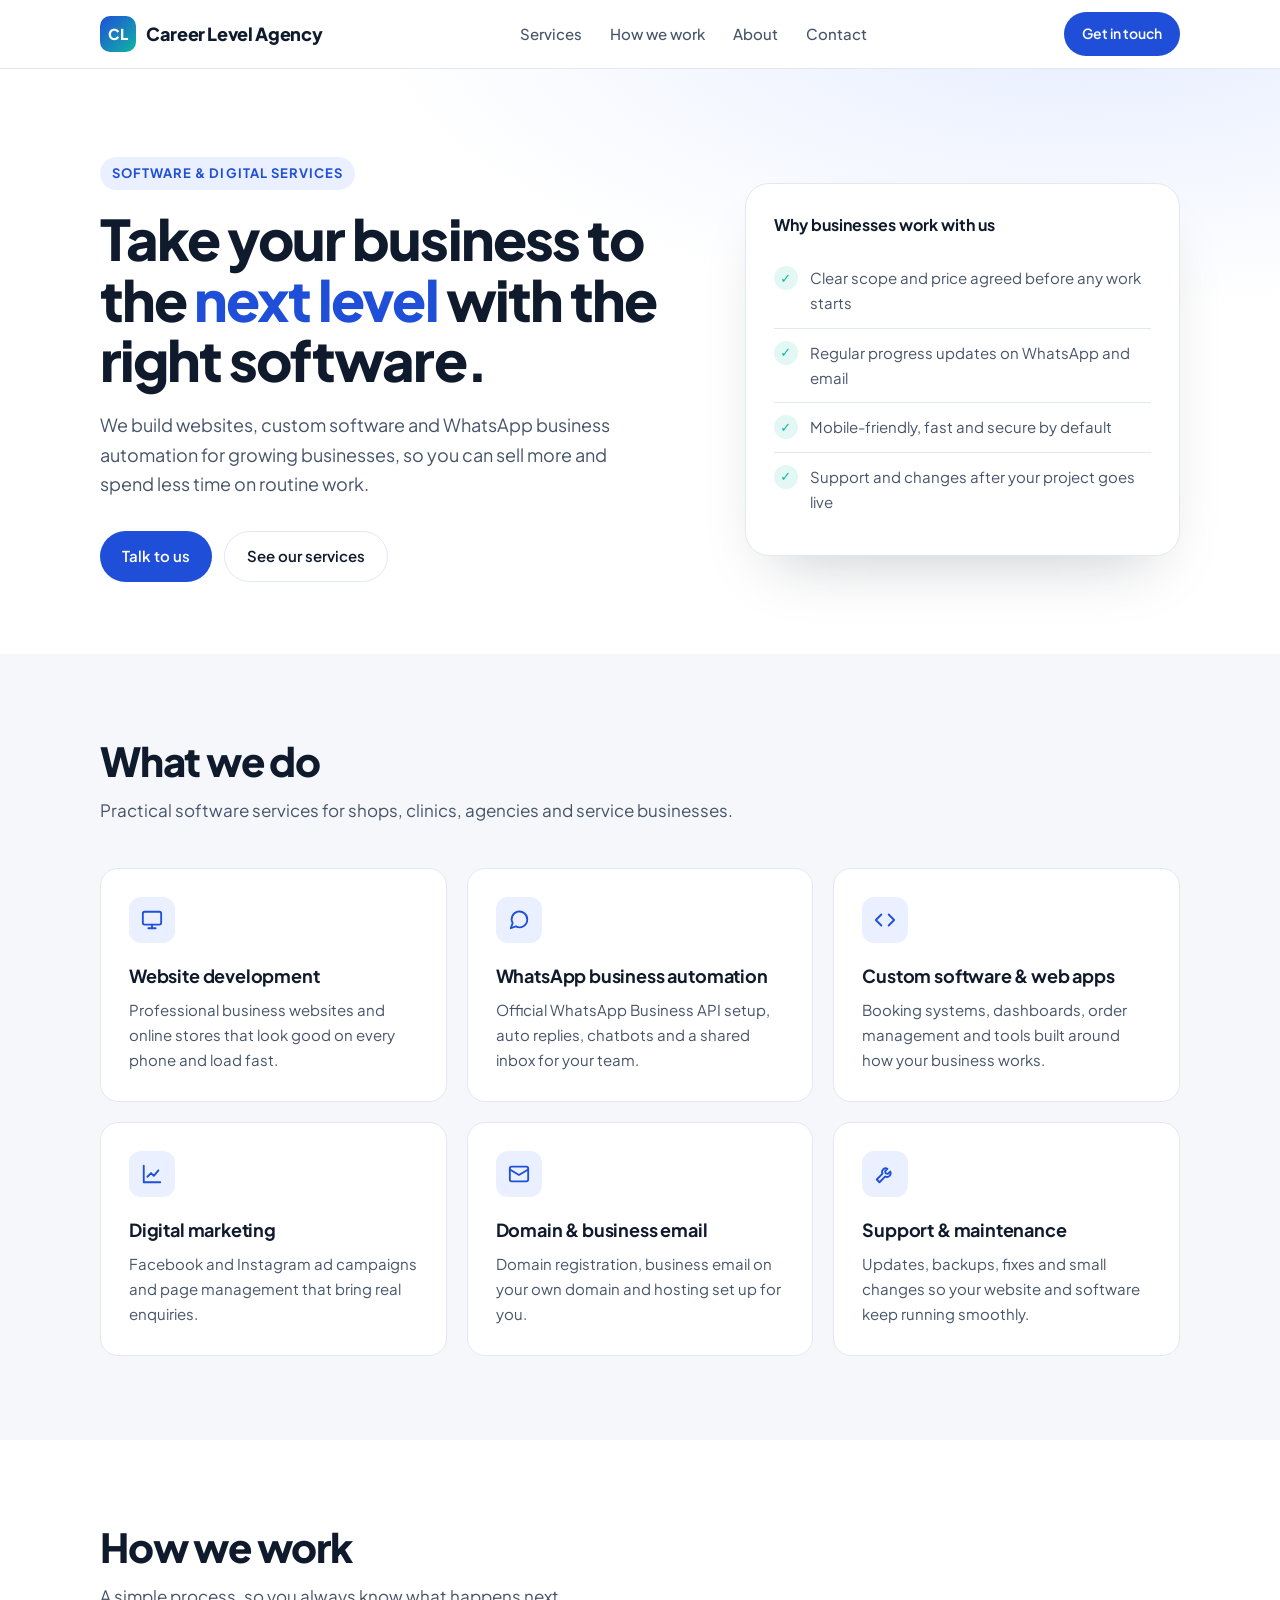
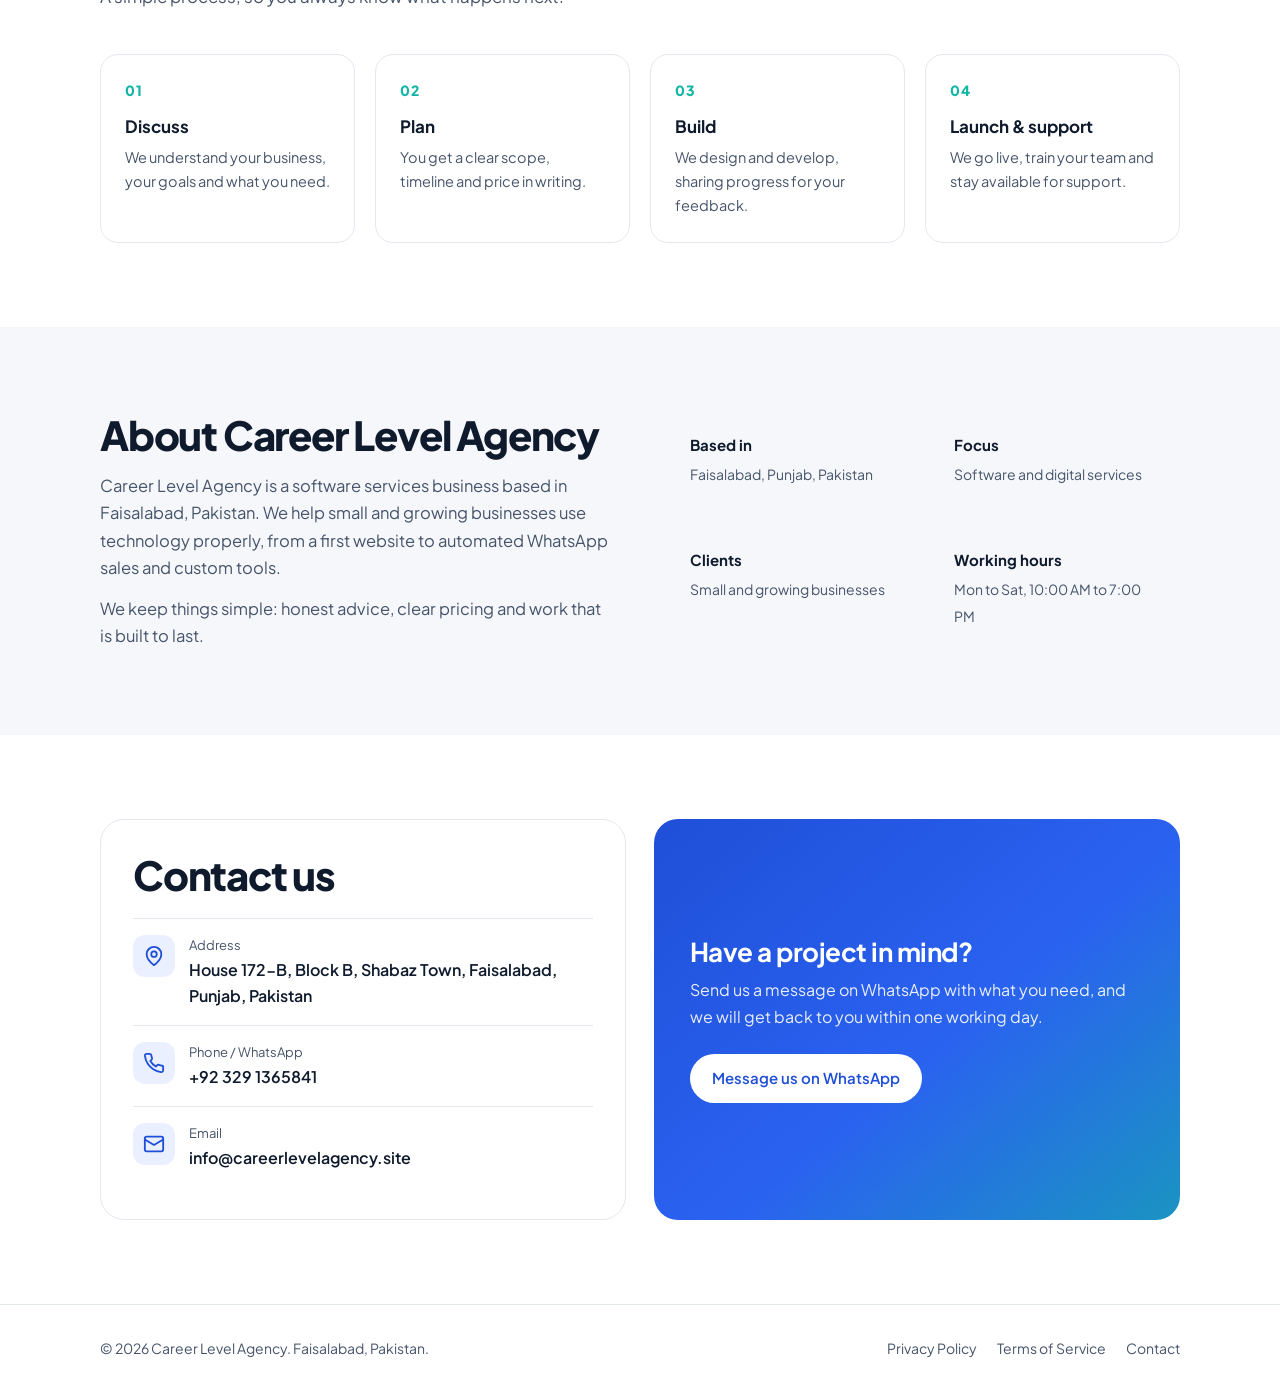
==== commit e1576127: "feat: Career Level Agency website Co-Authored-By: Claude Opus 5.5 <noreply@anthropic.com> Claude-Ses" ====
--- a/index.html
+++ b/index.html
@@ -1,157 +1,163 @@
 <!doctype html>
 <html lang="en">
 <head>
-<meta charset="utf-8">
-<meta name="viewport" content="width=device-width, initial-scale=1, viewport-fit=cover">
-<title>ChatsSync | WhatsApp CRM & WhatsApp Business API Platform</title>
-<meta name="description" content="ChatsSync is a WhatsApp CRM on the official WhatsApp Business API: shared team inbox, rule-based chatbot, bulk campaigns and Android app. For businesses in Pakistan and worldwide.">
-<link rel="canonical" href="https://chatssync.online/">
-<meta name="robots" content="index, follow, max-image-preview:large, max-video-preview:-1">
-<meta name="theme-color" content="#060A13">
-<meta name="geo.region" content="PK-PB"><meta name="geo.placename" content="Faisalabad"><meta name="geo.position" content="31.4504;73.1350"><meta name="ICBM" content="31.4504, 73.1350">
-<meta property="og:type" content="website"><meta property="og:site_name" content="ChatsSync"><meta property="og:title" content="ChatsSync | WhatsApp CRM & WhatsApp Business API Platform"><meta property="og:description" content="ChatsSync is a WhatsApp CRM on the official WhatsApp Business API: shared team inbox, rule-based chatbot, bulk campaigns and Android app. For businesses in Pakistan and worldwide."><meta property="og:url" content="https://chatssync.online/"><meta property="og:image" content="https://chatssync.online/og-image.jpg"><meta property="og:image:width" content="1200"><meta property="og:image:height" content="630"><meta property="og:locale" content="en_US">
-<meta name="twitter:card" content="summary_large_image"><meta name="twitter:title" content="ChatsSync | WhatsApp CRM & WhatsApp Business API Platform"><meta name="twitter:description" content="ChatsSync is a WhatsApp CRM on the official WhatsApp Business API: shared team inbox, rule-based chatbot, bulk campaigns and Android app. For businesses in Pakistan and worldwide."><meta name="twitter:image" content="https://chatssync.online/og-image.jpg">
-<link rel="icon" href="/favicon.ico" sizes="any"><link rel="icon" type="image/png" sizes="32x32" href="/favicon-32.png"><link rel="apple-touch-icon" href="/apple-touch-icon.png"><link rel="manifest" href="/site.webmanifest">
-<link rel="preload" href="/assets/sora.woff2" as="font" type="font/woff2" crossorigin><link rel="preload" href="/assets/inter.woff2" as="font" type="font/woff2" crossorigin>
-<link rel="stylesheet" href="/assets/site.css?v=3">
-<script>document.documentElement.classList.add('js')</script>
-<script type="application/ld+json">{"@context":"https://schema.org","@graph":[{"@type":"Organization","@id":"https://chatssync.online/#org","name":"ChatsSync","url":"https://chatssync.online/","logo":"https://chatssync.online/icon-512.png","description":"ChatsSync is a WhatsApp CRM built on the official WhatsApp Business API, with a shared team inbox, rule-based chatbot builder, bulk campaigns and Android app.","email":"info@chatssync.online","telephone":"+923228413450","address":{"@type":"PostalAddress","addressLocality":"Faisalabad","addressCountry":"PK"},"areaServed":[{"@type":"Country","name":"Pakistan"},{"@type":"Place","name":"Worldwide"}],"contactPoint":[{"@type":"ContactPoint","telephone":"+923228413450","contactType":"sales","availableLanguage":["English","Urdu"]}]},{"@type":"WebSite","@id":"https://chatssync.online/#website","url":"https://chatssync.online/","name":"ChatsSync","publisher":{"@id":"https://chatssync.online/#org"},"inLanguage":"en"},{"@type":"SoftwareApplication","@id":"https://chatssync.online/#app","name":"ChatsSync","url":"https://chatssync.online/","applicationCategory":"BusinessApplication","applicationSubCategory":"WhatsApp CRM","operatingSystem":"Web, Android","description":"WhatsApp CRM with an AI agent on the official WhatsApp Business API: shared team inbox, AI replies, chatbot builder, appointments, catalog orders, bulk campaigns, reports and an Android app.","publisher":{"@id":"https://chatssync.online/#org"},"screenshot":"https://chatssync.online/assets/inbox-1600.webp","offers":[{"@type":"Offer","name":"Starter plan (1 month)","price":"3500","priceCurrency":"PKR","url":"https://chatssync.online/pricing/","availability":"https://schema.org/InStock"},{"@type":"Offer","name":"Business plan (1 month)","price":"5000","priceCurrency":"PKR","url":"https://chatssync.online/pricing/","availability":"https://schema.org/InStock"},{"@type":"Offer","name":"Pro plan (1 month)","price":"6500","priceCurrency":"PKR","url":"https://chatssync.online/pricing/","availability":"https://schema.org/InStock"}]},{"@type":"VideoObject","name":"ChatsSync overview: the WhatsApp CRM for teams","description":"A 68-second tour of ChatsSync: shared WhatsApp inbox, rule-based chatbot builder, bulk campaigns, templates, contacts, reports and the Android app.","thumbnailUrl":"https://chatssync.online/assets/overview-poster.webp","uploadDate":"2026-10-28","duration":"PT1M8S","contentUrl":"https://chatssync.online/assets/chatssync-overview.mp4","publisher":{"@id":"https://chatssync.online/#org"}},{"@type":"FAQPage","mainEntity":[{"@type":"Question","name":"What is ChatsSync?","acceptedAnswer":{"@type":"Answer","text":"ChatsSync is a WhatsApp CRM built on the official WhatsApp Business API. It gives your team one shared inbox for every customer chat, a rule-based chatbot that answers common questions automatically, bulk campaigns with Meta-approved templates, contacts with labels, reports and an Android app."}},{"@type":"Question","name":"Who is ChatsSync for?","acceptedAnswer":{"@type":"Answer","text":"Any business that sells or supports customers on WhatsApp — online stores, clinics, real estate agencies, salons, restaurants, schools, travel agents, retailers and service companies. We are based in Pakistan and work with businesses in Pakistan and other countries."}},{"@type":"Question","name":"What is the difference between the WhatsApp Business app and the WhatsApp API?","acceptedAnswer":{"@type":"Answer","text":"The WhatsApp Business app is made for one person on one phone. The WhatsApp Business API is made for teams: many agents can work on the same number, chatbots can answer automatically, and you can message customers in bulk with approved templates. ChatsSync gives you the API with an easy, WhatsApp-like dashboard."}},{"@type":"Question","name":"Can my whole team use one WhatsApp number?","acceptedAnswer":{"@type":"Answer","text":"Yes. Your agents all work from the same shared inbox. Chats can be assigned to a person, filtered by Mine, Unassigned or Unread, and agents can leave private notes that customers never see."}},{"@type":"Question","name":"Does ChatsSync have an AI agent?","acceptedAnswer":{"@type":"Answer","text":"Yes. The AI agent replies to your customers on WhatsApp, Facebook and Instagram using your business details, products and FAQs. It works together with your rule-based chatbot flows: when a flow box answers the question, the AI sends that box with its buttons. You choose where it replies and how many replies it sends before your team takes over, and a human can take over the chat at any time."}},{"@type":"Question","name":"Can I send bulk WhatsApp messages?","acceptedAnswer":{"@type":"Answer","text":"Yes. You can send campaigns to your contacts using WhatsApp message templates approved by Meta, and target them by label or segment. Campaign reports show sent, delivered, read and replied."}},{"@type":"Question","name":"Will my WhatsApp number get banned?","acceptedAnswer":{"@type":"Answer","text":"ChatsSync uses Meta’s official WhatsApp Business API, which is the approved way for businesses to message customers. Numbers usually get restricted because of unofficial bulk tools or spam reports, so we recommend messaging customers who opted in and following WhatsApp’s Business Messaging Policy."}},{"@type":"Question","name":"How much does ChatsSync cost?","acceptedAnswer":{"@type":"Answer","text":"Three plans: Starter Rs 3,500, Business Rs 5,000 and Pro Rs 6,500 a month, with lower prices for 3 months or 1 year. Every plan includes the AI agent, chatbot flows, appointments, catalog and 1 WhatsApp number. Extra numbers are Rs 1,500 a month, the one-time setup fee is Rs 2,000, and Meta’s own template message fees are not included."}},{"@type":"Question","name":"Can I connect more than one WhatsApp number?","acceptedAnswer":{"@type":"Answer","text":"Yes. Each plan includes 1 WhatsApp number, and you can add more numbers at an additional cost that depends on your needs. Message us on WhatsApp for a quote."}},{"@type":"Question","name":"Is the WhatsApp Business API available in Pakistan?","acceptedAnswer":{"@type":"Answer","text":"Yes. Businesses in Pakistan can use Meta’s WhatsApp Business Platform. ChatsSync helps you connect your number and start messaging customers from the ChatsSync dashboard and Android app. Read our WhatsApp Business API Pakistan guide."}},{"@type":"Question","name":"Is there a mobile app?","acceptedAnswer":{"@type":"Answer","text":"Yes. The ChatsSync Android app sends instant notifications for new messages so you can reply to customers from your phone."}},{"@type":"Question","name":"How do I get started?","acceptedAnswer":{"@type":"Answer","text":"Message us on WhatsApp at +92 322 8413450. We will explain the setup, help you connect your number and get your team started."}}]}]}</script>
+  <meta charset="utf-8">
+  <meta name="viewport" content="width=device-width, initial-scale=1">
+  <title>Career Level Agency | Software &amp; Digital Services in Faisalabad</title>
+  <meta name="description" content="Career Level Agency builds websites, custom software and WhatsApp business automation for growing businesses. Based in Faisalabad, Pakistan.">
+  <link rel="preconnect" href="https://fonts.googleapis.com">
+  <link rel="preconnect" href="https://fonts.gstatic.com" crossorigin>
+  <link href="https://fonts.googleapis.com/css2?family=Plus+Jakarta+Sans:wght@400;500;600;700;800&display=swap" rel="stylesheet">
+  <link rel="stylesheet" href="styles.css">
+  <link rel="icon" href="data:image/svg+xml,%3Csvg xmlns='http://www.w3.org/2000/svg' viewBox='0 0 64 64'%3E%3Crect width='64' height='64' rx='16' fill='%231f4fd8'/%3E%3Ctext x='32' y='42' font-size='28' font-family='Arial' font-weight='700' fill='white' text-anchor='middle'%3ECL%3C/text%3E%3C/svg%3E">
 </head>
 <body>
-<svg width="0" height="0" style="position:absolute" aria-hidden="true"><symbol id="i-wa" viewBox="0 0 24 24" fill="none" stroke="currentColor" stroke-width="1.8" stroke-linecap="round" stroke-linejoin="round"><path d="M12 2.2A9.8 9.8 0 0 0 3.6 17l-1.3 4.8 4.9-1.3A9.8 9.8 0 1 0 12 2.2z"/><path fill="currentColor" stroke="none" d="M8.7 7.4c.2-.4.4-.4.7-.4h.6c.2 0 .4 0 .6.4l.8 2c.1.3 0 .5-.1.7l-.5.6c-.1.2-.2.4 0 .6.4.8 1 1.5 1.7 2.1.6.5 1.2.9 1.9 1.2.2.1.4.1.6-.1l.7-.8c.2-.2.4-.3.7-.2l1.8.9c.3.1.4.3.4.5 0 .5-.2 1.2-.7 1.6-.6.5-1.4.7-2.2.5-1.7-.4-3.2-1.3-4.4-2.5-1.3-1.2-2.3-2.7-2.8-4.3-.3-1-.1-2 .5-2.8z"/></symbol><symbol id="i-arrow" viewBox="0 0 24 24" fill="none" stroke="currentColor" stroke-width="1.8" stroke-linecap="round" stroke-linejoin="round"><path d="M5 12h14M13 6l6 6-6 6"/></symbol><symbol id="i-check" viewBox="0 0 24 24" fill="none" stroke="currentColor" stroke-width="1.8" stroke-linecap="round" stroke-linejoin="round"><path d="M5 12.5l4.5 4.5L19 7.5"/></symbol><symbol id="i-x" viewBox="0 0 24 24" fill="none" stroke="currentColor" stroke-width="1.8" stroke-linecap="round" stroke-linejoin="round"><path d="M7 7l10 10M17 7L7 17"/></symbol><symbol id="i-phone" viewBox="0 0 24 24" fill="none" stroke="currentColor" stroke-width="1.8" stroke-linecap="round" stroke-linejoin="round"><path d="M5 4h3.5l1.6 4.2-2 1.4a11 11 0 0 0 6.3 6.3l1.4-2L20 15.5V19a1.5 1.5 0 0 1-1.6 1.5A16 16 0 0 1 3.5 5.6 1.5 1.5 0 0 1 5 4z"/></symbol><symbol id="i-mail" viewBox="0 0 24 24" fill="none" stroke="currentColor" stroke-width="1.8" stroke-linecap="round" stroke-linejoin="round"><rect x="3" y="5" width="18" height="14" rx="3"/><path d="M4 7l8 6 8-6"/></symbol><symbol id="i-pin" viewBox="0 0 24 24" fill="none" stroke="currentColor" stroke-width="1.8" stroke-linecap="round" stroke-linejoin="round"><path d="M12 21s7-6.1 7-11.5A7 7 0 0 0 5 9.5C5 14.9 12 21 12 21z"/><circle cx="12" cy="9.5" r="2.6"/></symbol><symbol id="i-bolt" viewBox="0 0 24 24" fill="none" stroke="currentColor" stroke-width="1.8" stroke-linecap="round" stroke-linejoin="round"><path d="M13 2L4 14h7l-1 8 9-12h-7z"/></symbol><symbol id="i-user" viewBox="0 0 24 24" fill="none" stroke="currentColor" stroke-width="1.8" stroke-linecap="round" stroke-linejoin="round"><circle cx="12" cy="8" r="4"/><path d="M4 20c1.5-4 4.5-5.5 8-5.5s6.5 1.5 8 5.5"/></symbol><symbol id="i-inbox" viewBox="0 0 24 24" fill="none" stroke="currentColor" stroke-width="1.8" stroke-linecap="round" stroke-linejoin="round"><path d="M3 13h5l1.5 3h5l1.5-3h5"/><path d="M5.5 5h13l2.5 8v5a1 1 0 0 1-1 1H4a1 1 0 0 1-1-1v-5z"/></symbol><symbol id="i-bot" viewBox="0 0 24 24" fill="none" stroke="currentColor" stroke-width="1.8" stroke-linecap="round" stroke-linejoin="round"><rect x="4" y="8" width="16" height="11" rx="3"/><path d="M12 4v4M9.5 16h5"/><circle cx="9" cy="12.5" r="1" fill="currentColor"/><circle cx="15" cy="12.5" r="1" fill="currentColor"/></symbol><symbol id="i-mega" viewBox="0 0 24 24" fill="none" stroke="currentColor" stroke-width="1.8" stroke-linecap="round" stroke-linejoin="round"><path d="M4 10v4h3l7 4V6l-7 4z"/><path d="M17.5 9.5a3.5 3.5 0 0 1 0 5M20 7.5a6.5 6.5 0 0 1 0 9"/></symbol><symbol id="i-file" viewBox="0 0 24 24" fill="none" stroke="currentColor" stroke-width="1.8" stroke-linecap="round" stroke-linejoin="round"><path d="M6 3h8l4 4v14H6z"/><path d="M14 3v4h4M9 13.5l2 2 4-4"/></symbol><symbol id="i-tag" viewBox="0 0 24 24" fill="none" stroke="currentColor" stroke-width="1.8" stroke-linecap="round" stroke-linejoin="round"><path d="M3 12V4h8l10 10-8 7z"/><circle cx="7.5" cy="8.5" r="1.5"/></symbol><symbol id="i-chart" viewBox="0 0 24 24" fill="none" stroke="currentColor" stroke-width="1.8" stroke-linecap="round" stroke-linejoin="round"><path d="M4 20V4M4 20h16"/><path d="M8 15l3-4 3 2 5-6"/></symbol><symbol id="i-mobile" viewBox="0 0 24 24" fill="none" stroke="currentColor" stroke-width="1.8" stroke-linecap="round" stroke-linejoin="round"><rect x="6" y="2.5" width="12" height="19" rx="3"/><path d="M10.5 18.5h3"/></symbol><symbol id="i-image" viewBox="0 0 24 24" fill="none" stroke="currentColor" stroke-width="1.8" stroke-linecap="round" stroke-linejoin="round"><rect x="3" y="4" width="18" height="16" rx="3"/><circle cx="9" cy="10" r="2"/><path d="M21 16l-5-5-9 9"/></symbol><symbol id="i-users" viewBox="0 0 24 24" fill="none" stroke="currentColor" stroke-width="1.8" stroke-linecap="round" stroke-linejoin="round"><circle cx="9" cy="8" r="3.5"/><path d="M2.5 20c.8-3.5 3.4-5.5 6.5-5.5s5.7 2 6.5 5.5"/><path d="M16 4.5a3.5 3.5 0 0 1 0 7M18.5 14.8c1.6.8 2.7 2.5 3 5.2"/></symbol><symbol id="i-shield" viewBox="0 0 24 24" fill="none" stroke="currentColor" stroke-width="1.8" stroke-linecap="round" stroke-linejoin="round"><path d="M12 3l7 3v5.5c0 4.5-3 8-7 9.5-4-1.5-7-5-7-9.5V6z"/><path d="M8.8 12.2l2.2 2.2 4.4-4.6"/></symbol><symbol id="i-clock" viewBox="0 0 24 24" fill="none" stroke="currentColor" stroke-width="1.8" stroke-linecap="round" stroke-linejoin="round"><circle cx="12" cy="12" r="9"/><path d="M12 7v5l3 2"/></symbol><symbol id="i-spark" viewBox="0 0 24 24" fill="none" stroke="currentColor" stroke-width="1.8" stroke-linecap="round" stroke-linejoin="round"><path d="M12 3l2 5 5 2-5 2-2 5-2-5-5-2 5-2z"/></symbol><symbol id="i-play" viewBox="0 0 24 24" fill="none" stroke="currentColor" stroke-width="1.8" stroke-linecap="round" stroke-linejoin="round"><path d="M8 5v14l11-7z" fill="currentColor"/></symbol><symbol id="i-globe" viewBox="0 0 24 24" fill="none" stroke="currentColor" stroke-width="1.8" stroke-linecap="round" stroke-linejoin="round"><circle cx="12" cy="12" r="9"/><path d="M3 12h18M12 3a14 14 0 0 1 0 18M12 3a14 14 0 0 0 0 18"/></symbol><symbol id="i-layers" viewBox="0 0 24 24" fill="none" stroke="currentColor" stroke-width="1.8" stroke-linecap="round" stroke-linejoin="round"><path d="M12 3l9 5-9 5-9-5z"/><path d="M3 13l9 5 9-5"/></symbol><symbol id="i-cart" viewBox="0 0 24 24" fill="none" stroke="currentColor" stroke-width="1.8" stroke-linecap="round" stroke-linejoin="round"><circle cx="9" cy="20" r="1.4"/><circle cx="17" cy="20" r="1.4"/><path d="M3 4h2.5l2.2 11h10.6L20.5 8H7"/></symbol><symbol id="i-health" viewBox="0 0 24 24" fill="none" stroke="currentColor" stroke-width="1.8" stroke-linecap="round" stroke-linejoin="round"><path d="M12 20s-7-4.4-7-10a4 4 0 0 1 7-2.6A4 4 0 0 1 19 10c0 5.6-7 10-7 10z"/><path d="M9 11.5h6M12 8.5v6"/></symbol><symbol id="i-home" viewBox="0 0 24 24" fill="none" stroke="currentColor" stroke-width="1.8" stroke-linecap="round" stroke-linejoin="round"><path d="M4 11l8-7 8 7v9H4z"/><path d="M10 20v-5h4v5"/></symbol><symbol id="i-scissors" viewBox="0 0 24 24" fill="none" stroke="currentColor" stroke-width="1.8" stroke-linecap="round" stroke-linejoin="round"><circle cx="6" cy="7" r="2.5"/><circle cx="6" cy="17" r="2.5"/><path d="M8 8.5L20 18M8 15.5L20 6"/></symbol><symbol id="i-food" viewBox="0 0 24 24" fill="none" stroke="currentColor" stroke-width="1.8" stroke-linecap="round" stroke-linejoin="round"><path d="M7 3v8M5 3v5a2 2 0 0 0 4 0V3M7 11v10M16 21V3c-2 1-3 4-3 7h3"/></symbol><symbol id="i-cap" viewBox="0 0 24 24" fill="none" stroke="currentColor" stroke-width="1.8" stroke-linecap="round" stroke-linejoin="round"><path d="M2 9l10-5 10 5-10 5z"/><path d="M6 11v5c3 2 9 2 12 0v-5"/></symbol><symbol id="i-plane" viewBox="0 0 24 24" fill="none" stroke="currentColor" stroke-width="1.8" stroke-linecap="round" stroke-linejoin="round"><path d="M2.5 13.5l19-8-6 15-3.5-6.5z"/><path d="M12 14l3-3"/></symbol><symbol id="i-store" viewBox="0 0 24 24" fill="none" stroke="currentColor" stroke-width="1.8" stroke-linecap="round" stroke-linejoin="round"><path d="M4 9l1.5-5h13L20 9"/><path d="M4 9a2.7 2.7 0 0 0 5.3 0 2.7 2.7 0 0 0 5.4 0A2.7 2.7 0 0 0 20 9"/><path d="M5 11v9h14v-9"/></symbol></svg>
-<a class="sr" href="#main">Skip to content</a>
-<header class="nav" id="nav"><div class="wrap nav-in">
-<a class="brand" href="/" aria-label="ChatsSync home"><img src="/assets/logo-64.png" width="32" height="32" alt="">ChatsSync</a>
-<nav class="nav-links" aria-label="Main"><a href="/features/">Features</a><a href="/whatsapp-chatbot/">Chatbot</a><a href="/whatsapp-bulk-messaging/">Bulk Messaging</a><a href="/use-cases/">Use Cases</a><a href="/pricing/">Pricing</a></nav>
-<div class="nav-cta"><a class="btn btn-ghost btn-sm hide-m" href="https://app.chatssync.online/app/login">Login</a><a class="btn btn-wa btn-sm hide-m" href="https://wa.me/923228413450?text=Hi%20ChatsSync%2C%20I%20want%20more%20details%20about%20your%20WhatsApp%20CRM." target="_blank" rel="noopener" data-lead="nav"><svg class="ic" aria-hidden="true"><use href="#i-wa"/></svg><span>For More Details</span></a></div>
-<button class="burger" id="burger" aria-label="Open menu" aria-expanded="false" aria-controls="mnav"><span></span></button>
-</div></header>
-<div class="mnav" id="mnav"><a href="/features/">Features</a><a href="/whatsapp-chatbot/">Chatbot</a><a href="/whatsapp-bulk-messaging/">Bulk Messaging</a><a href="/use-cases/">Use Cases</a><a href="/pricing/">Pricing</a><a href="/whatsapp-business-api-pakistan/">WhatsApp API Guide</a><a href="/#faq">FAQ</a><a href="https://app.chatssync.online/app/login">Login</a><a class="btn btn-wa" href="https://wa.me/923228413450?text=Hi%20ChatsSync%2C%20I%20want%20more%20details%20about%20your%20WhatsApp%20CRM." target="_blank" rel="noopener" data-lead="mobile_menu"><svg class="ic" aria-hidden="true"><use href="#i-wa"/></svg><span>For More Details</span></a></div>
-<main id="main">
+  <header class="site-header">
+    <div class="wrap">
+      <a href="#top" class="logo"><span class="logo-mark">CL</span>Career Level Agency</a>
+      <nav class="nav">
+        <a href="#services">Services</a>
+        <a href="#process">How we work</a>
+        <a href="#about">About</a>
+        <a href="#contact">Contact</a>
+      </nav>
+      <a href="#contact" class="btn header-cta">Get in touch</a>
+    </div>
+  </header>
 
-<section class="hero"><div class="bg-art"></div><div class="wrap">
-<div class="hero-copy">
-<span class="eyebrow"><span class="dot"></span>Built on the official WhatsApp Business API</span>
-<h1>The <span class="grad">WhatsApp CRM</span> <br>for teams that sell</h1>
-<p class="lede">An AI agent that replies to your customers, chatbot flows, one shared inbox for your whole team and bulk campaigns with Meta-approved templates &mdash; in an interface that looks and feels just like WhatsApp.</p>
-<div class="hero-cta"><a class="btn btn-wa" href="https://wa.me/923228413450?text=Hi%20ChatsSync%2C%20I%20want%20more%20details%20about%20your%20WhatsApp%20CRM." target="_blank" rel="noopener" data-lead="hero"><svg class="ic" aria-hidden="true"><use href="#i-wa"/></svg><span>For More Details</span></a><a class="btn btn-ghost" href="#overview"><svg class="ic" aria-hidden="true"><use href="#i-play"/></svg>Watch overview</a></div>
-<div class="hero-trust"><span><svg class="ic" aria-hidden="true"><use href="#i-shield"/></svg>Official Meta Cloud API</span><span><svg class="ic" aria-hidden="true"><use href="#i-mobile"/></svg>Web &amp; Android app</span><span><svg class="ic" aria-hidden="true"><use href="#i-bot"/></svg>AI agent + chatbot flows</span></div>
-</div>
-<div class="stage"><div class="stage-glow"></div><div class="scene" id="scene">
-<div class="win"><div class="win-bar"><i></i><i></i><i></i><b>app.chatssync.online</b></div><img src="/assets/inbox-1600.webp" srcset="/assets/inbox-800.webp 800w, /assets/inbox-1600.webp 1600w, /assets/inbox-2400.webp 2400w" sizes="(max-width: 1200px) 94vw, 1120px" width="1600" height="956" alt="ChatsSync WhatsApp CRM inbox with customer chats, chatbot replies and private notes" fetchpriority="high"></div>
-<div class="phone"><img src="/assets/app-chat-light.webp" width="600" height="1298" alt="ChatsSync Android app conversation" loading="lazy" decoding="async"></div>
-<div class="chip c1"><span class="ci2 g"><svg class="ic" aria-hidden="true"><use href="#i-bolt"/></svg></span><span><b>Bot replied</b><span>Price list sent automatically</span></span></div>
-<div class="chip c2"><span class="ci2 b"><svg class="ic" aria-hidden="true"><use href="#i-user"/></svg></span><span><b>Assigned to Sara</b><span>Sales team</span></span></div>
-<div class="chip c3"><span class="ci2 g"><svg class="ic" aria-hidden="true"><use href="#i-check"/></svg></span><span><b>Campaign delivered</b><span>Approved template</span></span></div>
-</div></div>
-</div></section>
+  <main id="top">
+    <section class="hero">
+      <div class="wrap">
+        <div>
+          <span class="eyebrow">Software &amp; digital services</span>
+          <h1>Take your business to the <span>next level</span> with the right software.</h1>
+          <p class="lead">We build websites, custom software and WhatsApp business automation for growing businesses, so you can sell more and spend less time on routine work.</p>
+          <div class="hero-actions">
+            <a href="#contact" class="btn">Talk to us</a>
+            <a href="#services" class="btn btn-ghost">See our services</a>
+          </div>
+        </div>
+        <div class="hero-card">
+          <h3>Why businesses work with us</h3>
+          <div class="check"><i>&#10003;</i><span>Clear scope and price agreed before any work starts</span></div>
+          <div class="check"><i>&#10003;</i><span>Regular progress updates on WhatsApp and email</span></div>
+          <div class="check"><i>&#10003;</i><span>Mobile-friendly, fast and secure by default</span></div>
+          <div class="check"><i>&#10003;</i><span>Support and changes after your project goes live</span></div>
+        </div>
+      </div>
+    </section>
 
-<section class="strip" aria-label="Industries"><p>Built for growing businesses in every industry</p>
-<div class="marquee"><div class="mq"><span>E-commerce</span><span>Clinics &amp; Healthcare</span><span>Real Estate</span><span>Salons &amp; Spas</span><span>Restaurants</span><span>Education</span><span>Travel &amp; Tourism</span><span>Retail &amp; Wholesale</span><span>Automotive</span><span>Fitness</span><span>Professional Services</span><span>Events</span><span>E-commerce</span><span>Clinics &amp; Healthcare</span><span>Real Estate</span><span>Salons &amp; Spas</span><span>Restaurants</span><span>Education</span><span>Travel &amp; Tourism</span><span>Retail &amp; Wholesale</span><span>Automotive</span><span>Fitness</span><span>Professional Services</span><span>Events</span></div></div></section>
+    <section id="services" class="soft">
+      <div class="wrap">
+        <div class="section-head">
+          <h2>What we do</h2>
+          <p>Practical software services for shops, clinics, agencies and service businesses.</p>
+        </div>
+        <div class="grid">
+          <div class="card">
+            <div class="icon"><svg viewBox="0 0 24 24" fill="none" stroke="currentColor" stroke-width="2" stroke-linecap="round" stroke-linejoin="round"><rect x="2" y="3" width="20" height="14" rx="2"/><path d="M8 21h8M12 17v4"/></svg></div>
+            <h3>Website development</h3>
+            <p>Professional business websites and online stores that look good on every phone and load fast.</p>
+          </div>
+          <div class="card">
+            <div class="icon"><svg viewBox="0 0 24 24" fill="none" stroke="currentColor" stroke-width="2" stroke-linecap="round" stroke-linejoin="round"><path d="M21 11.5a8.4 8.4 0 0 1-12.4 7.4L3 21l2.1-5.6A8.5 8.5 0 1 1 21 11.5z"/></svg></div>
+            <h3>WhatsApp business automation</h3>
+            <p>Official WhatsApp Business API setup, auto replies, chatbots and a shared inbox for your team.</p>
+          </div>
+          <div class="card">
+            <div class="icon"><svg viewBox="0 0 24 24" fill="none" stroke="currentColor" stroke-width="2" stroke-linecap="round" stroke-linejoin="round"><path d="m16 18 6-6-6-6M8 6l-6 6 6 6"/></svg></div>
+            <h3>Custom software &amp; web apps</h3>
+            <p>Booking systems, dashboards, order management and tools built around how your business works.</p>
+          </div>
+          <div class="card">
+            <div class="icon"><svg viewBox="0 0 24 24" fill="none" stroke="currentColor" stroke-width="2" stroke-linecap="round" stroke-linejoin="round"><path d="M3 3v18h18"/><path d="m7 15 4-4 3 3 5-6"/></svg></div>
+            <h3>Digital marketing</h3>
+            <p>Facebook and Instagram ad campaigns and page management that bring real enquiries.</p>
+          </div>
+          <div class="card">
+            <div class="icon"><svg viewBox="0 0 24 24" fill="none" stroke="currentColor" stroke-width="2" stroke-linecap="round" stroke-linejoin="round"><rect x="2" y="4" width="20" height="16" rx="2"/><path d="m22 7-10 6L2 7"/></svg></div>
+            <h3>Domain &amp; business email</h3>
+            <p>Domain registration, business email on your own domain and hosting set up for you.</p>
+          </div>
+          <div class="card">
+            <div class="icon"><svg viewBox="0 0 24 24" fill="none" stroke="currentColor" stroke-width="2" stroke-linecap="round" stroke-linejoin="round"><path d="M14.7 6.3a4 4 0 0 0-5.4 5.4L3 18l3 3 6.3-6.3a4 4 0 0 0 5.4-5.4l-2.6 2.6-2.4-.6-.6-2.4z"/></svg></div>
+            <h3>Support &amp; maintenance</h3>
+            <p>Updates, backups, fixes and small changes so your website and software keep running smoothly.</p>
+          </div>
+        </div>
+      </div>
+    </section>
 
-<section class="section" id="overview"><div class="wrap">
-<div class="sec-head rv"><span class="eyebrow">Product overview</span><h2>See ChatsSync <span class="grad">in 68 seconds</span></h2><p>A quick tour of the inbox, chatbot builder, campaigns, templates, reports and the Android app.</p></div>
-<div class="vid rv"><div class="vid-frame">
-<video id="ovid" controls playsinline preload="none" poster="/assets/overview-poster.webp" width="1920" height="1080" aria-label="ChatsSync product overview video">
-<source src="/assets/chatssync-overview.mp4" type="video/mp4"></video>
-<button class="vid-play" type="button" aria-label="Play the ChatsSync overview video"><span class="pb"><svg class="ic" aria-hidden="true"><use href="#i-play"/></svg></span><span class="pt"><b>Watch the overview</b><span>68 seconds &middot; with sound</span></span></button>
-</div></div>
-</div></section>
+    <section id="process">
+      <div class="wrap">
+        <div class="section-head">
+          <h2>How we work</h2>
+          <p>A simple process, so you always know what happens next.</p>
+        </div>
+        <div class="steps">
+          <div class="step"><h3>Discuss</h3><p>We understand your business, your goals and what you need.</p></div>
+          <div class="step"><h3>Plan</h3><p>You get a clear scope, timeline and price in writing.</p></div>
+          <div class="step"><h3>Build</h3><p>We design and develop, sharing progress for your feedback.</p></div>
+          <div class="step"><h3>Launch &amp; support</h3><p>We go live, train your team and stay available for support.</p></div>
+        </div>
+      </div>
+    </section>
 
-<section class="section" id="ai"><div class="wrap"><div class="sec-head rv"><span class="eyebrow">AI agent</span><h2>Your AI agent <span class="grad">replies while you work</span></h2><p>Add your business details, products and FAQs once. The AI answers customers in their own language and passes the chat to your team when they need a person.</p></div><div class="fgrid"><div class="fc rv"><span class="fi"><svg class="ic" aria-hidden="true"><use href="#i-bot"/></svg></span><h3>AI + chatbot flows</h3><p>When a box in your flow answers the question, the AI sends that box with its buttons. Taps continue the flow, typing gets an AI reply.</p></div><div class="fc rv d1"><span class="fi"><svg class="ic" aria-hidden="true"><use href="#i-image"/></svg></span><h3>Products as cards</h3><p>Customers see your products with picture, price and an Order now button, and the AI takes the order in chat.</p></div><div class="fc rv d2"><span class="fi"><svg class="ic" aria-hidden="true"><use href="#i-clock"/></svg></span><h3>Appointments</h3><p>The AI offers free times and books the appointment, and the customer gets a reminder before it.</p></div><div class="fc rv"><span class="fi"><svg class="ic" aria-hidden="true"><use href="#i-users"/></svg></span><h3>Your team stays in control</h3><p>Choose where the AI replies and how many replies it sends. Your team can take over any chat with one tap.</p></div><div class="fc rv d1"><span class="fi"><svg class="ic" aria-hidden="true"><use href="#i-chart"/></svg></span><h3>Store updates</h3><p>Shopify and WooCommerce orders get COD confirmation, shipping updates with tracking, and cart reminders on WhatsApp.</p></div><div class="fc rv d2"><span class="fi"><svg class="ic" aria-hidden="true"><use href="#i-spark"/></svg></span><h3>Alerts and Google Sheet</h3><p>Get an email when a chat needs you, and send new leads, orders and bookings to your own Google Sheet.</p></div></div></div></section>
-<section class="section alt"><div class="wrap">
-<div class="sec-head rv"><span class="eyebrow">Familiar by design</span><h2>Feels like WhatsApp. <span class="grad-wa">Works like a CRM.</span></h2><p>The chat screen your team already knows &mdash; with the tools a business needs built right in.</p></div>
-<div class="annot rv"><div class="annot-img"><div class="win"><div class="win-bar"><i></i><i></i><i></i><b>app.chatssync.online</b></div><img src="/assets/thread-1800.webp" srcset="/assets/thread-900.webp 900w, /assets/thread-1800.webp 1800w" sizes="(max-width: 980px) 100vw, 1000px" width="1800" height="1165" alt="ChatsSync conversation view with bot reply, agent handover, private note and read ticks" loading="lazy" decoding="async"></div><div class="an an-l" style="left:74.8%;top:5.2%"><span class="an-dot">1</span><span class="an-lbl"><b>Assign to any agent</b><span>Every chat has an owner</span></span></div><div class="an an-l" style="left:46.0%;top:31.5%"><span class="an-dot">2</span><span class="an-lbl"><b>Bot replies instantly</b><span>Rule-based answers, 24/7</span></span></div><div class="an an-l" style="left:39.1%;top:51.5%"><span class="an-dot">3</span><span class="an-lbl"><b>Smooth handover</b><span>Bot passes the chat to your team</span></span></div><div class="an an-r" style="left:63.2%;top:60.1%"><span class="an-dot">4</span><span class="an-lbl"><b>Private notes</b><span>Only your team can see them</span></span></div><div class="an an-l" style="left:57.8%;top:76.6%"><span class="an-dot">5</span><span class="an-lbl"><b>Read ticks &amp; reactions</b><span>Just like WhatsApp</span></span></div></div><ol class="annot-list"><li><span class="an-dot">1</span><span><b>Assign to any agent</b> &mdash; Every chat has an owner</span></li><li><span class="an-dot">2</span><span><b>Bot replies instantly</b> &mdash; Rule-based answers, 24/7</span></li><li><span class="an-dot">3</span><span><b>Smooth handover</b> &mdash; Bot passes the chat to your team</span></li><li><span class="an-dot">4</span><span><b>Private notes</b> &mdash; Only your team can see them</span></li><li><span class="an-dot">5</span><span><b>Read ticks &amp; reactions</b> &mdash; Just like WhatsApp</span></li></ol></div>
-<div class="look">
-<div class="cmp rv">
-<img src="/assets/inbox-light-1600.webp" srcset="/assets/inbox-light-800.webp 800w, /assets/inbox-light-1600.webp 1600w, /assets/inbox-light-2400.webp 2400w" sizes="(max-width: 900px) 100vw, 760px" width="1600" height="956" alt="ChatsSync inbox in light mode" loading="lazy" decoding="async">
-<img class="top" src="/assets/inbox-1600.webp" srcset="/assets/inbox-800.webp 800w, /assets/inbox-1600.webp 1600w, /assets/inbox-2400.webp 2400w" sizes="(max-width: 900px) 100vw, 760px" width="1600" height="956" alt="ChatsSync inbox in dark mode" loading="lazy" decoding="async">
-<span class="lbl l">Dark</span><span class="lbl r">Light</span><span class="handle"></span>
-<label class="sr" for="cmp-r">Compare dark and light mode</label><input id="cmp-r" type="range" min="0" max="100" value="50">
-</div>
-<div class="look-side rv d1"><h3>Light or dark, desktop or phone</h3><p>Switch themes in one click and keep working from the Android app when you are away from your desk.</p>
-<div class="phones"><div class="phone"><img src="/assets/app-chats.webp" width="600" height="1298" alt="ChatsSync Android app chat list" loading="lazy" decoding="async"></div><div class="phone"><img src="/assets/app-chat-dark.webp" width="600" height="1298" alt="ChatsSync Android app conversation in dark mode" loading="lazy" decoding="async"></div></div></div>
-</div>
-</div></section>
+    <section id="about" class="about soft">
+      <div class="wrap">
+        <div>
+          <div class="section-head" style="margin-bottom:0">
+            <h2>About Career Level Agency</h2>
+          </div>
+          <p>Career Level Agency is a software services business based in Faisalabad, Pakistan. We help small and growing businesses use technology properly, from a first website to automated WhatsApp sales and custom tools.</p>
+          <p>We keep things simple: honest advice, clear pricing and work that is built to last.</p>
+        </div>
+        <div class="facts">
+          <div class="fact"><b>Based in</b><span>Faisalabad, Punjab, Pakistan</span></div>
+          <div class="fact"><b>Focus</b><span>Software and digital services</span></div>
+          <div class="fact"><b>Clients</b><span>Small and growing businesses</span></div>
+          <div class="fact"><b>Working hours</b><span>Mon to Sat, 10:00 AM to 7:00 PM</span></div>
+        </div>
+      </div>
+    </section>
 
-<section class="section" id="tour"><div class="wrap">
-<div class="sec-head rv"><span class="eyebrow">Product tour</span><h2>Everything your team needs, <span class="grad">in one place</span></h2><p>Real screens from the ChatsSync dashboard. Choose a tab to explore.</p></div>
-<div class="tour"><div class="tour-tabs" role="tablist" aria-label="ChatsSync product tour"><button class="tab" role="tab" id="tab-inbox" aria-controls="tp-inbox" aria-selected="true" tabindex="0"><svg class="ic" aria-hidden="true"><use href="#i-inbox"/></svg>Shared Inbox<span class="bar"></span></button><button class="tab" role="tab" id="tab-chatbot-builder" aria-controls="tp-chatbot-builder" aria-selected="false" tabindex="-1"><svg class="ic" aria-hidden="true"><use href="#i-bot"/></svg>Chatbot<span class="bar"></span></button><button class="tab" role="tab" id="tab-campaigns" aria-controls="tp-campaigns" aria-selected="false" tabindex="-1"><svg class="ic" aria-hidden="true"><use href="#i-mega"/></svg>Campaigns<span class="bar"></span></button><button class="tab" role="tab" id="tab-templates" aria-controls="tp-templates" aria-selected="false" tabindex="-1"><svg class="ic" aria-hidden="true"><use href="#i-file"/></svg>Templates<span class="bar"></span></button><button class="tab" role="tab" id="tab-contacts" aria-controls="tp-contacts" aria-selected="false" tabindex="-1"><svg class="ic" aria-hidden="true"><use href="#i-tag"/></svg>Contacts<span class="bar"></span></button><button class="tab" role="tab" id="tab-reports" aria-controls="tp-reports" aria-selected="false" tabindex="-1"><svg class="ic" aria-hidden="true"><use href="#i-chart"/></svg>Reports<span class="bar"></span></button><button class="tab" role="tab" id="tab-gallery" aria-controls="tp-gallery" aria-selected="false" tabindex="-1"><svg class="ic" aria-hidden="true"><use href="#i-image"/></svg>Gallery<span class="bar"></span></button></div>
-<div class="tour-body"><div class="tour-copy"><div class="tp on" role="tabpanel" id="tp-inbox" aria-labelledby="tab-inbox"><span class="k">Shared team inbox</span><h3>Every customer chat in one place</h3><p>WhatsApp chats &mdash; plus Facebook and Instagram messages &mdash; land in one inbox that looks and feels like WhatsApp. Your whole team works on the same number at the same time.</p><ul class="ticks"><li>Assign chats to the right agent</li><li>Private notes customers never see</li><li>Filter by Unread, Mine and Unassigned</li></ul></div><div class="tp" role="tabpanel" id="tp-chatbot-builder" aria-labelledby="tab-chatbot-builder"><span class="k">Chatbot builder</span><h3>Build a rule-based bot without code</h3><p>Drag and drop blocks to answer FAQs, share prices, send media and collect customer details. The bot follows your rules exactly and hands the chat to a human whenever needed.</p><ul class="ticks"><li>Buttons, lists, questions and media</li><li>Hand over to an agent anytime</li><li>Runs 24/7, even when you are offline</li></ul></div><div class="tp" role="tabpanel" id="tp-campaigns" aria-labelledby="tab-campaigns"><span class="k">Bulk campaigns</span><h3>Bulk messages, the official way</h3><p>Send offers, reminders and updates to many customers at once using Meta-approved templates, then see exactly how each campaign performed.</p><ul class="ticks"><li>Target by label or segment</li><li>Schedule now or later</li><li>Track sent, delivered, read and replied</li></ul></div><div class="tp" role="tabpanel" id="tp-templates" aria-labelledby="tab-templates"><span class="k">Template builder</span><h3>Create WhatsApp templates in minutes</h3><p>Write your message, add variables like the customer&rsquo;s name, preview it like a real WhatsApp message and submit it to Meta for approval &mdash; right from the dashboard.</p><ul class="ticks"><li>Live WhatsApp-style preview</li><li>Variables, buttons and headers</li><li>See Approved, In review and Rejected</li></ul></div><div class="tp" role="tabpanel" id="tp-contacts" aria-labelledby="tab-contacts"><span class="k">Contacts &amp; labels</span><h3>Every customer, fully organised</h3><p>Each contact keeps their details, labels and full chat history, so anyone on your team can pick up the conversation where it left off.</p><ul class="ticks"><li>Labels and custom details</li><li>Filter by channel and date</li><li>Message or email in one tap</li></ul></div><div class="tp" role="tabpanel" id="tp-reports" aria-labelledby="tab-reports"><span class="k">Reports</span><h3>Know how your team performs</h3><p>See conversation volume, first reply time, resolution time and how many chats the bot handled &mdash; per agent, label, inbox and team.</p><ul class="ticks"><li>First reply and resolution time</li><li>Bot vs human handled chats</li><li>Per agent, label and inbox</li></ul></div><div class="tp" role="tabpanel" id="tp-gallery" aria-labelledby="tab-gallery"><span class="k">Media gallery</span><h3>Your media, one tap away</h3><p>Keep menus, price lists, catalogues, videos and voice notes in one gallery and send them in chats or use them inside chatbot flows.</p><ul class="ticks"><li>Images, videos, PDFs and audio</li><li>Reuse in chats and bots</li><li>Organised by type</li></ul></div></div><div class="tour-view rv"><div class="win"><div class="win-bar"><i></i><i></i><i></i><b>app.chatssync.online</b></div><div class="shots"><img class="on" src="/assets/inbox-1600.webp" srcset="/assets/inbox-800.webp 800w, /assets/inbox-1600.webp 1600w, /assets/inbox-2400.webp 2400w" sizes="(max-width: 980px) 100vw, 800px" width="1600" height="956" alt="ChatsSync shared team inbox with WhatsApp-style chats" loading="lazy" decoding="async"><img src="/assets/chatbot-builder-1600.webp" srcset="/assets/chatbot-builder-800.webp 800w, /assets/chatbot-builder-1600.webp 1600w, /assets/chatbot-builder-2400.webp 2400w" sizes="(max-width: 980px) 100vw, 800px" width="1600" height="956" alt="ChatsSync drag-and-drop chatbot flow builder" loading="lazy" decoding="async"><img src="/assets/campaigns-1600.webp" srcset="/assets/campaigns-800.webp 800w, /assets/campaigns-1600.webp 1600w, /assets/campaigns-2400.webp 2400w" sizes="(max-width: 980px) 100vw, 800px" width="1600" height="956" alt="ChatsSync WhatsApp bulk campaign report" loading="lazy" decoding="async"><img src="/assets/templates-1600.webp" srcset="/assets/templates-800.webp 800w, /assets/templates-1600.webp 1600w, /assets/templates-2400.webp 2400w" sizes="(max-width: 980px) 100vw, 800px" width="1600" height="956" alt="ChatsSync WhatsApp template builder with preview" loading="lazy" decoding="async"><img src="/assets/contacts-1600.webp" srcset="/assets/contacts-800.webp 800w, /assets/contacts-1600.webp 1600w, /assets/contacts-2400.webp 2400w" sizes="(max-width: 980px) 100vw, 800px" width="1600" height="956" alt="ChatsSync contact profile with labels" loading="lazy" decoding="async"><img src="/assets/reports-1600.webp" srcset="/assets/reports-800.webp 800w, /assets/reports-1600.webp 1600w, /assets/reports-2400.webp 2400w" sizes="(max-width: 980px) 100vw, 800px" width="1600" height="956" alt="ChatsSync reports dashboard" loading="lazy" decoding="async"><img src="/assets/gallery-1600.webp" srcset="/assets/gallery-800.webp 800w, /assets/gallery-1600.webp 1600w, /assets/gallery-2400.webp 2400w" sizes="(max-width: 980px) 100vw, 800px" width="1600" height="956" alt="ChatsSync media gallery" loading="lazy" decoding="async"></div></div></div></div></div>
-</div></section>
+    <section id="contact" class="contact">
+      <div class="wrap">
+        <div class="contact-box">
+          <div class="section-head" style="margin-bottom:20px">
+            <h2>Contact us</h2>
+          </div>
+          <div class="contact-row">
+            <div class="icon"><svg viewBox="0 0 24 24" fill="none" stroke="currentColor" stroke-width="2" stroke-linecap="round" stroke-linejoin="round"><path d="M20 10c0 6-8 12-8 12s-8-6-8-12a8 8 0 0 1 16 0z"/><circle cx="12" cy="10" r="3"/></svg></div>
+            <div><small>Address</small><strong>House 172-B, Block B, Shabaz Town, Faisalabad, Punjab, Pakistan</strong></div>
+          </div>
+          <div class="contact-row">
+            <div class="icon"><svg viewBox="0 0 24 24" fill="none" stroke="currentColor" stroke-width="2" stroke-linecap="round" stroke-linejoin="round"><path d="M22 16.9v3a2 2 0 0 1-2.2 2 19.8 19.8 0 0 1-8.6-3.1 19.5 19.5 0 0 1-6-6A19.8 19.8 0 0 1 2.1 4.2 2 2 0 0 1 4.1 2h3a2 2 0 0 1 2 1.7c.1.9.4 1.8.7 2.7a2 2 0 0 1-.5 2.1L8 9.8a16 16 0 0 0 6 6l1.3-1.3a2 2 0 0 1 2.1-.5c.9.3 1.8.6 2.7.7a2 2 0 0 1 1.9 2z"/></svg></div>
+            <div><small>Phone / WhatsApp</small><strong><a href="tel:+923291365841">+92 329 1365841</a></strong></div>
+          </div>
+          <div class="contact-row">
+            <div class="icon"><svg viewBox="0 0 24 24" fill="none" stroke="currentColor" stroke-width="2" stroke-linecap="round" stroke-linejoin="round"><rect x="2" y="4" width="20" height="16" rx="2"/><path d="m22 7-10 6L2 7"/></svg></div>
+            <div><small>Email</small><strong><a href="mailto:info@careerlevelagency.site">info@careerlevelagency.site</a></strong></div>
+          </div>
+        </div>
+        <div class="cta-box">
+          <h3>Have a project in mind?</h3>
+          <p>Send us a message on WhatsApp with what you need, and we will get back to you within one working day.</p>
+          <a class="btn" href="https://wa.me/923291365841">Message us on WhatsApp</a>
+        </div>
+      </div>
+    </section>
+  </main>
 
-<section class="section alt"><div class="wrap">
-<div class="sec-head rv"><span class="eyebrow">Why teams switch</span><h2>Stop running sales from <span class="grad">one phone</span></h2><p>The WhatsApp Business app was built for one person. Growing teams need more.</p></div>
-<div class="ps">
-<div class="ps-col bad rv"><h3><span class="fi"><svg class="ic" aria-hidden="true"><use href="#i-x"/></svg></span>Without ChatsSync</h3>
-<div class="ps-item"><span class="m"><svg class="ic" aria-hidden="true"><use href="#i-x"/></svg></span><div><b>One phone, one person</b><p>Only one person can reply. When they are busy, customers wait and leads go elsewhere.</p></div></div>
-<div class="ps-item"><span class="m"><svg class="ic" aria-hidden="true"><use href="#i-x"/></svg></span><div><b>Unofficial tools put your number at risk</b><p>Bulk senders and WhatsApp Web hacks break WhatsApp&rsquo;s rules and can get numbers restricted.</p></div></div>
-<div class="ps-item"><span class="m"><svg class="ic" aria-hidden="true"><use href="#i-x"/></svg></span><div><b>The same questions all day</b><p>Price? Location? Timing? Your team types the same answers again and again.</p></div></div>
-<div class="ps-item"><span class="m"><svg class="ic" aria-hidden="true"><use href="#i-x"/></svg></span><div><b>No follow-up system</b><p>No labels, no history, no reports &mdash; so warm leads go cold.</p></div></div>
-</div>
-<div class="ps-col good rv d1"><h3><span class="fi"><svg class="ic" aria-hidden="true"><use href="#i-check"/></svg></span>With ChatsSync</h3>
-<div class="ps-item"><span class="m"><svg class="ic" aria-hidden="true"><use href="#i-check"/></svg></span><div><b>Your whole team on one number</b><p>Everyone replies from the same shared inbox, on desktop and on the Android app.</p></div></div>
-<div class="ps-item"><span class="m"><svg class="ic" aria-hidden="true"><use href="#i-check"/></svg></span><div><b>Official WhatsApp Business API</b><p>Built on Meta&rsquo;s official platform &mdash; the approved way to message customers at scale.</p></div></div>
-<div class="ps-item"><span class="m"><svg class="ic" aria-hidden="true"><use href="#i-check"/></svg></span><div><b>A chatbot that answers for you</b><p>Rule-based flows reply to common questions instantly and pass real buyers to your team.</p></div></div>
-<div class="ps-item"><span class="m"><svg class="ic" aria-hidden="true"><use href="#i-check"/></svg></span><div><b>Every lead tracked</b><p>Labels, contacts, campaigns and reports make sure every customer gets a follow-up.</p></div></div>
-</div></div></div></section>
-
-<section class="section" id="features"><div class="wrap">
-<div class="sec-head rv"><span class="eyebrow">Features</span><h2>Everything you need to <span class="grad">sell on WhatsApp</span></h2><p>One platform instead of a phone, a spreadsheet and three different apps.</p></div>
-<div class="fgrid"><div class="fc rv"><span class="fi"><svg class="ic" aria-hidden="true"><use href="#i-inbox"/></svg></span><h3>Shared Team Inbox</h3><p>WhatsApp, Facebook and Instagram chats in one inbox your whole team can use.</p></div><div class="fc rv d1"><span class="fi"><svg class="ic" aria-hidden="true"><use href="#i-bot"/></svg></span><h3>Rule-Based Chatbot</h3><p>Drag-and-drop flows that answer FAQs and collect details 24/7 &mdash; no coding.</p></div><div class="fc rv d2"><span class="fi"><svg class="ic" aria-hidden="true"><use href="#i-mega"/></svg></span><h3>Bulk Campaigns</h3><p>Send offers and reminders to your contacts with Meta-approved templates.</p></div><div class="fc rv"><span class="fi"><svg class="ic" aria-hidden="true"><use href="#i-file"/></svg></span><h3>Template Builder</h3><p>Create, preview and submit WhatsApp templates for approval from one screen.</p></div><div class="fc rv d1"><span class="fi"><svg class="ic" aria-hidden="true"><use href="#i-tag"/></svg></span><h3>Labels &amp; Segments</h3><p>Tag customers as new lead, VIP or follow-up and target them later.</p></div><div class="fc rv d2"><span class="fi"><svg class="ic" aria-hidden="true"><use href="#i-chart"/></svg></span><h3>Reports &amp; Analytics</h3><p>Track reply times, resolved chats and bot vs human handled conversations.</p></div><div class="fc rv"><span class="fi"><svg class="ic" aria-hidden="true"><use href="#i-mobile"/></svg></span><h3>Android App Alerts</h3><p>Instant notifications on your phone for every new customer message.</p></div><div class="fc rv d1"><span class="fi"><svg class="ic" aria-hidden="true"><use href="#i-image"/></svg></span><h3>Media Gallery</h3><p>Save images, videos, PDFs and audio once, send them anytime.</p></div><div class="fc rv d2"><span class="fi"><svg class="ic" aria-hidden="true"><use href="#i-users"/></svg></span><h3>Team Assignment</h3><p>Assign chats to agents, add private notes and hand over smoothly.</p></div><div class="fc rv"><span class="fi"><svg class="ic" aria-hidden="true"><use href="#i-shield"/></svg></span><h3>Official Meta API</h3><p>Built on Meta&rsquo;s official WhatsApp Business Platform, not unofficial tools.</p></div><div class="fc rv d1"><span class="fi"><svg class="ic" aria-hidden="true"><use href="#i-clock"/></svg></span><h3>24-Hour Window Alerts</h3><p>See when the customer service window closes and switch to a template.</p></div><div class="fc rv d2"><span class="fi"><svg class="ic" aria-hidden="true"><use href="#i-spark"/></svg></span><h3>Personalised Messages</h3><p>Insert the customer&rsquo;s name and details into templates automatically.</p></div></div>
-<div class="center-row rv"><a class="btn btn-ghost" href="/features/">Explore all features <svg class="ic" aria-hidden="true"><use href="#i-arrow"/></svg></a></div>
-</div></section>
-
-<section class="section alt"><div class="wrap">
-<div class="sec-head rv"><span class="eyebrow">How it works</span><h2>Live in <span class="grad">four simple steps</span></h2><p>No technical skills needed &mdash; we guide you on WhatsApp at every step.</p></div>
-<div class="steps">
-<div class="step rv"><div class="n">1</div><h3>Message us</h3><p>Tell us about your business on WhatsApp.</p></div>
-<div class="step rv d1"><div class="n">2</div><h3>Connect your number</h3><p>We connect it to the official WhatsApp Business API.</p></div>
-<div class="step rv d2"><div class="n">3</div><h3>Set up your bot</h3><p>Add replies and templates, then invite your team.</p></div>
-<div class="step rv d3"><div class="n">4</div><h3>Start selling</h3><p>Reply faster, run campaigns and track every lead.</p></div>
-</div></div></section>
-
-<section class="section" id="pricing"><div class="wrap">
-<div class="sec-head rv"><span class="eyebrow">Pricing</span><h2>Simple, <span class="grad">transparent pricing</span></h2><p>Every plan includes the AI agent, chatbot flows, appointments and catalog. Pay for 3 months or a year and save more.</p></div>
-<div class="pswitch rv" role="group" aria-label="Billing period"><button type="button" class="pswitch-b" data-period="month" aria-pressed="true">1 Month</button><button type="button" class="pswitch-b" data-period="quarter" aria-pressed="false">3 Months <small>Save 17%</small></button><button type="button" class="pswitch-b" data-period="year" aria-pressed="false">1 Year <small>Save 33%</small></button></div><div class="plans" data-period="month"><article class="plan rv"><h3>Starter</h3><div class="price" data-p="month"><span class="cur">Rs</span><span class="amt">3,500</span><span class="per">/ month</span></div><p class="pnote" data-p="month">Billed monthly</p><div class="price" data-p="quarter"><span class="cur">Rs</span><span class="amt">8,750</span><span class="per">/ 3 months</span></div><p class="pnote" data-p="quarter">Rs 2,917/month &middot; <b>You save Rs 1,750</b></p><div class="price" data-p="year"><span class="cur">Rs</span><span class="amt">28,000</span><span class="per">/ year</span></div><p class="pnote" data-p="year">Rs 2,333/month &middot; <b>You save Rs 14,000</b></p><ul class="ticks prows"><li><span><b>3,000</b> AI replies a month</span></li><li><span><b>150</b> AI replies a day</span></li><li><span><b>800</b> contacts a month</span></li><li><span><b>2</b> team members</span></li><li><span><b>1</b> WhatsApp number</span></li><li><span><b>1 + 1</b> Facebook page + Instagram</span></li><li><span><b>10</b> broadcasts a month</span></li><li><span><b>5</b> chatbot flows</span></li><li><span><b>50</b> AI FAQs</span></li><li><span><b>Appointments</b> + catalog</span></li></ul><a class="btn btn-ghost" data-p="month" href="https://wa.me/923228413450?text=Hi%20ChatsSync%2C%20I%20want%20details%20about%20the%20Starter%20plan%20%281%20Month%2C%20Rs%203%2C500%29." target="_blank" rel="noopener" data-lead="plan_starter_month"><svg class="ic" aria-hidden="true"><use href="#i-wa"/></svg><span>For More Details</span></a><a class="btn btn-ghost" data-p="quarter" href="https://wa.me/923228413450?text=Hi%20ChatsSync%2C%20I%20want%20details%20about%20the%20Starter%20plan%20%283%20Months%2C%20Rs%208%2C750%29." target="_blank" rel="noopener" data-lead="plan_starter_quarter"><svg class="ic" aria-hidden="true"><use href="#i-wa"/></svg><span>For More Details</span></a><a class="btn btn-ghost" data-p="year" href="https://wa.me/923228413450?text=Hi%20ChatsSync%2C%20I%20want%20details%20about%20the%20Starter%20plan%20%281%20Year%2C%20Rs%2028%2C000%29." target="_blank" rel="noopener" data-lead="plan_starter_year"><svg class="ic" aria-hidden="true"><use href="#i-wa"/></svg><span>For More Details</span></a></article><article class="plan best rv"><span class="ptag">Most popular</span><h3>Business</h3><div class="price" data-p="month"><span class="cur">Rs</span><span class="amt">5,000</span><span class="per">/ month</span></div><p class="pnote" data-p="month">Billed monthly</p><div class="price" data-p="quarter"><span class="cur">Rs</span><span class="amt">12,500</span><span class="per">/ 3 months</span></div><p class="pnote" data-p="quarter">Rs 4,167/month &middot; <b>You save Rs 2,500</b></p><div class="price" data-p="year"><span class="cur">Rs</span><span class="amt">40,000</span><span class="per">/ year</span></div><p class="pnote" data-p="year">Rs 3,333/month &middot; <b>You save Rs 20,000</b></p><ul class="ticks prows"><li><span><b>6,000</b> AI replies a month</span></li><li><span><b>300</b> AI replies a day</span></li><li><span><b>Unlimited</b> contacts</span></li><li><span><b>5</b> team members</span></li><li><span><b>1</b> WhatsApp number</span></li><li><span><b>1 + 1</b> Facebook page + Instagram</span></li><li><span><b>30</b> broadcasts a month</span></li><li><span><b>20</b> chatbot flows</span></li><li><span><b>200</b> AI FAQs</span></li><li><span><b>Appointments</b> + catalog</span></li></ul><a class="btn btn-wa" data-p="month" href="https://wa.me/923228413450?text=Hi%20ChatsSync%2C%20I%20want%20details%20about%20the%20Business%20plan%20%281%20Month%2C%20Rs%205%2C000%29." target="_blank" rel="noopener" data-lead="plan_business_month"><svg class="ic" aria-hidden="true"><use href="#i-wa"/></svg><span>For More Details</span></a><a class="btn btn-wa" data-p="quarter" href="https://wa.me/923228413450?text=Hi%20ChatsSync%2C%20I%20want%20details%20about%20the%20Business%20plan%20%283%20Months%2C%20Rs%2012%2C500%29." target="_blank" rel="noopener" data-lead="plan_business_quarter"><svg class="ic" aria-hidden="true"><use href="#i-wa"/></svg><span>For More Details</span></a><a class="btn btn-wa" data-p="year" href="https://wa.me/923228413450?text=Hi%20ChatsSync%2C%20I%20want%20details%20about%20the%20Business%20plan%20%281%20Year%2C%20Rs%2040%2C000%29." target="_blank" rel="noopener" data-lead="plan_business_year"><svg class="ic" aria-hidden="true"><use href="#i-wa"/></svg><span>For More Details</span></a></article><article class="plan rv"><h3>Pro</h3><div class="price" data-p="month"><span class="cur">Rs</span><span class="amt">6,500</span><span class="per">/ month</span></div><p class="pnote" data-p="month">Billed monthly</p><div class="price" data-p="quarter"><span class="cur">Rs</span><span class="amt">16,250</span><span class="per">/ 3 months</span></div><p class="pnote" data-p="quarter">Rs 5,417/month &middot; <b>You save Rs 3,250</b></p><div class="price" data-p="year"><span class="cur">Rs</span><span class="amt">52,000</span><span class="per">/ year</span></div><p class="pnote" data-p="year">Rs 4,333/month &middot; <b>You save Rs 26,000</b></p><ul class="ticks prows"><li><span><b>12,000</b> AI replies a month</span></li><li><span><b>600</b> AI replies a day</span></li><li><span><b>Unlimited</b> contacts</span></li><li><span><b>10</b> team members</span></li><li><span><b>1</b> WhatsApp number</span></li><li><span><b>2 + 2</b> Facebook pages + Instagram</span></li><li><span><b>Unlimited</b> broadcasts</span></li><li><span><b>Unlimited</b> chatbot flows</span></li><li><span><b>Unlimited</b> AI FAQs</span></li><li><span><b>Setup</b> done for you</span></li></ul><a class="btn btn-ghost" data-p="month" href="https://wa.me/923228413450?text=Hi%20ChatsSync%2C%20I%20want%20details%20about%20the%20Pro%20plan%20%281%20Month%2C%20Rs%206%2C500%29." target="_blank" rel="noopener" data-lead="plan_pro_month"><svg class="ic" aria-hidden="true"><use href="#i-wa"/></svg><span>For More Details</span></a><a class="btn btn-ghost" data-p="quarter" href="https://wa.me/923228413450?text=Hi%20ChatsSync%2C%20I%20want%20details%20about%20the%20Pro%20plan%20%283%20Months%2C%20Rs%2016%2C250%29." target="_blank" rel="noopener" data-lead="plan_pro_quarter"><svg class="ic" aria-hidden="true"><use href="#i-wa"/></svg><span>For More Details</span></a><a class="btn btn-ghost" data-p="year" href="https://wa.me/923228413450?text=Hi%20ChatsSync%2C%20I%20want%20details%20about%20the%20Pro%20plan%20%281%20Year%2C%20Rs%2052%2C000%29." target="_blank" rel="noopener" data-lead="plan_pro_year"><svg class="ic" aria-hidden="true"><use href="#i-wa"/></svg><span>For More Details</span></a></article></div><div class="addons rv"><b>Add-ons</b><span>Setup fee (one-time): Rs 2,000</span><span>+3,000 AI replies: Rs 1,000</span><span>Extra WhatsApp number: Rs 1,500/month</span><span>Extra team member: Rs 500/month</span></div><div class="incl rv"><h3>Every plan includes</h3><ul class="ticks"><li>AI agent that replies on WhatsApp, Facebook &amp; Instagram</li><li>AI and chatbot flows working together</li><li>Appointments with a booking calendar</li><li>Product catalog and orders in chat</li><li>Shopify &amp; WooCommerce: COD confirmation, shipping updates, cart reminders</li><li>Shared team inbox for your agents</li><li>Rule-based chatbot builder (no coding)</li><li>Bulk campaigns with approved templates</li><li>Contacts, labels &amp; segments</li><li>Email alerts &amp; Google Sheet sync</li><li>Reports &amp; team performance</li><li>Android app with instant alerts</li></ul></div>
-<p class="pfine">Prices are in Pakistani Rupees (PKR). Meta&rsquo;s own WhatsApp template message charges are separate. Outside Pakistan? <a href="https://wa.me/923228413450?text=Hi%20ChatsSync%2C%20I%20am%20outside%20Pakistan%20and%20want%20pricing%20details." target="_blank" rel="noopener" data-lead="intl">Message us</a> for pricing in your currency.</p>
-</div></section>
-
-<section class="section alt" id="faq"><div class="wrap">
-<div class="sec-head rv"><span class="eyebrow">FAQ</span><h2>Questions, <span class="grad">answered</span></h2><p>What businesses usually ask us about ChatsSync and the WhatsApp Business API.</p></div>
-<div class="faq"><details class="rv"><summary>What is ChatsSync?</summary><div class="a"><p>ChatsSync is a WhatsApp CRM built on the official WhatsApp Business API. It gives your team one shared inbox for every customer chat, a rule-based chatbot that answers common questions automatically, bulk campaigns with Meta-approved templates, contacts with labels, reports and an Android app.</p></div></details><details class="rv"><summary>Who is ChatsSync for?</summary><div class="a"><p>Any business that sells or supports customers on WhatsApp &mdash; online stores, clinics, real estate agencies, salons, restaurants, schools, travel agents, retailers and service companies. We are based in Pakistan and work with businesses in Pakistan and other countries.</p></div></details><details class="rv"><summary>What is the difference between the WhatsApp Business app and the WhatsApp API?</summary><div class="a"><p>The WhatsApp Business app is made for one person on one phone. The WhatsApp Business API is made for teams: many agents can work on the same number, chatbots can answer automatically, and you can message customers in bulk with approved templates. ChatsSync gives you the API with an easy, WhatsApp-like dashboard.</p></div></details><details class="rv"><summary>Can my whole team use one WhatsApp number?</summary><div class="a"><p>Yes. Your agents all work from the same shared inbox. Chats can be assigned to a person, filtered by Mine, Unassigned or Unread, and agents can leave private notes that customers never see.</p></div></details><details class="rv"><summary>Does ChatsSync have an AI agent?</summary><div class="a"><p>Yes. The AI agent replies to your customers on WhatsApp, Facebook and Instagram using your business details, products and FAQs. It works together with your rule-based chatbot flows: when a flow box answers the question, the AI sends that box with its buttons. You choose where it replies and how many replies it sends before your team takes over, and a human can take over the chat at any time.</p></div></details><details class="rv"><summary>Can I send bulk WhatsApp messages?</summary><div class="a"><p>Yes. You can send campaigns to your contacts using WhatsApp message templates approved by Meta, and target them by label or segment. Campaign reports show sent, delivered, read and replied.</p></div></details><details class="rv"><summary>Will my WhatsApp number get banned?</summary><div class="a"><p>ChatsSync uses Meta&rsquo;s official WhatsApp Business API, which is the approved way for businesses to message customers. Numbers usually get restricted because of unofficial bulk tools or spam reports, so we recommend messaging customers who opted in and following WhatsApp&rsquo;s Business Messaging Policy.</p></div></details><details class="rv"><summary>How much does ChatsSync cost?</summary><div class="a"><p>Three plans: Starter Rs 3,500, Business Rs 5,000 and Pro Rs 6,500 a month, with lower prices for 3 months or 1 year. Every plan includes the AI agent, chatbot flows, appointments, catalog and 1 WhatsApp number. Extra numbers are Rs 1,500 a month, the one-time setup fee is Rs 2,000, and Meta&rsquo;s own template message fees are not included.</p></div></details><details class="rv"><summary>Can I connect more than one WhatsApp number?</summary><div class="a"><p>Yes. Each plan includes 1 WhatsApp number, and you can add more numbers at an additional cost that depends on your needs. Message us on WhatsApp for a quote.</p></div></details><details class="rv"><summary>Is the WhatsApp Business API available in Pakistan?</summary><div class="a"><p>Yes. Businesses in Pakistan can use Meta&rsquo;s WhatsApp Business Platform. ChatsSync helps you connect your number and start messaging customers from the ChatsSync dashboard and Android app. Read our <a href="/whatsapp-business-api-pakistan/">WhatsApp Business API Pakistan guide</a>.</p></div></details><details class="rv"><summary>Is there a mobile app?</summary><div class="a"><p>Yes. The ChatsSync Android app sends instant notifications for new messages so you can reply to customers from your phone.</p></div></details><details class="rv"><summary>How do I get started?</summary><div class="a"><p>Message us on WhatsApp at +92 322 8413450. We will explain the setup, help you connect your number and get your team started.</p></div></details></div>
-</div></section>
-
-<section class="section tight"><div class="wrap"><div class="cta rv">
-<h2>Ready to put WhatsApp to work?</h2><p>Message us on WhatsApp and we will show you ChatsSync and help you get started on your own number.</p>
-<div class="row"><a class="btn btn-wa" href="https://wa.me/923228413450?text=Hi%20ChatsSync%2C%20I%20want%20more%20details%20about%20your%20WhatsApp%20CRM." target="_blank" rel="noopener" data-lead="cta"><svg class="ic" aria-hidden="true"><use href="#i-wa"/></svg><span>For More Details</span></a><a class="btn btn-ghost" href="/pricing/">See pricing <svg class="ic" aria-hidden="true"><use href="#i-arrow"/></svg></a></div>
-</div></div></section>
-
-<section class="section tight" style="padding-top:10px"><div class="wrap">
-<div class="contact">
-<a class="cc wa rv" href="https://wa.me/923228413450?text=Hi%20ChatsSync%2C%20I%20want%20more%20details%20about%20your%20WhatsApp%20CRM." target="_blank" rel="noopener" data-lead="contact_card"><span class="ci"><svg class="ic" aria-hidden="true"><use href="#i-wa"/></svg></span><span><small>WhatsApp</small><b>+92 322 8413450</b></span></a>
-<a class="cc rv d1" href="mailto:info@chatssync.online"><span class="ci"><svg class="ic" aria-hidden="true"><use href="#i-mail"/></svg></span><span><small>Email</small><b>info@chatssync.online</b></span></a>
-<div class="cc rv d2"><span class="ci"><svg class="ic" aria-hidden="true"><use href="#i-pin"/></svg></span><span><small>Head office</small><b>Faisalabad, Punjab, Pakistan</b></span></div>
-</div></div></section>
-
-</main>
-<footer class="footer"><div class="wrap">
-<div class="fgrid2">
-<div><a class="brand" href="/"><img src="/assets/logo-64.png" width="32" height="32" alt="" loading="lazy">ChatsSync</a>
-<p>The WhatsApp CRM for growing teams. One shared inbox, a rule-based chatbot and bulk campaigns on the official WhatsApp Business API.</p></div>
-<div><p class="fh">Product</p><nav aria-label="Product"><a href="/features/">Features</a><a href="/whatsapp-chatbot/">WhatsApp Chatbot</a><a href="/whatsapp-bulk-messaging/">Bulk Messaging</a><a href="/pricing/">Pricing</a></nav></div>
-<div><p class="fh">Resources</p><nav aria-label="Resources"><a href="/use-cases/">Use Cases</a><a href="/whatsapp-business-api-pakistan/">WhatsApp API Guide</a><a href="/#faq">FAQ</a><a href="/contact/">Contact</a><a href="https://app.chatssync.online/app/login">Login</a></nav></div>
-<div><p class="fh">Contact</p><address>
-<a href="https://wa.me/923228413450?text=Hi%20ChatsSync%2C%20I%20want%20more%20details%20about%20your%20WhatsApp%20CRM." target="_blank" rel="noopener" data-lead="footer"><svg class="ic" aria-hidden="true"><use href="#i-wa"/></svg>WhatsApp +92 322 8413450</a>
-<a href="tel:+923291365941" data-lead="footer_call"><svg class="ic" aria-hidden="true"><use href="#i-phone"/></svg>+92 329 1365941</a>
-<a href="mailto:info@chatssync.online"><svg class="ic" aria-hidden="true"><use href="#i-mail"/></svg>info@chatssync.online</a>
-<span><svg class="ic" aria-hidden="true"><use href="#i-pin"/></svg>Faisalabad, Pakistan</span>
-</address></div>
-</div>
-<div class="fbot"><span>&copy; <span data-year>2026</span> ChatsSync. All rights reserved.</span><span><a href="/privacy/">Privacy Policy</a> &middot; <a href="/terms/">Terms of Service</a> &middot; <a href="/contact/">Contact</a></span></div>
-</div></footer>
-<a class="wa-float" href="https://wa.me/923228413450?text=Hi%20ChatsSync%2C%20I%20want%20more%20details%20about%20your%20WhatsApp%20CRM." target="_blank" rel="noopener" aria-label="Chat with ChatsSync on WhatsApp" data-lead="float"><svg class="ic" aria-hidden="true"><use href="#i-wa"/></svg><span class="tip">Chat with us</span></a>
-<script src="/assets/config.js?v=2" defer></script>
-<script src="/assets/site.js?v=3" defer></script>
+  <footer class="site-footer">
+    <div class="wrap">
+      <span>&copy; 2026 Career Level Agency. Faisalabad, Pakistan.</span>
+      <nav>
+        <a href="privacy-policy.html">Privacy Policy</a>
+        <a href="terms.html">Terms of Service</a>
+        <a href="#contact">Contact</a>
+      </nav>
+    </div>
+  </footer>
 </body>
 </html>
--- a/styles.css
+++ b/styles.css
@@ -0,0 +1,158 @@
+:root {
+  --ink: #0f1b2d;
+  --ink-soft: #46546a;
+  --line: #e3e8ef;
+  --bg: #ffffff;
+  --bg-soft: #f5f7fb;
+  --brand: #1f4fd8;
+  --brand-dark: #173da8;
+  --accent: #10b5a3;
+  --radius: 18px;
+  --max: 1120px;
+}
+
+* { box-sizing: border-box; margin: 0; padding: 0; }
+html { scroll-behavior: smooth; }
+body {
+  font-family: 'Plus Jakarta Sans', system-ui, -apple-system, Segoe UI, Roboto, sans-serif;
+  color: var(--ink);
+  background: var(--bg);
+  line-height: 1.65;
+  -webkit-font-smoothing: antialiased;
+}
+a { color: inherit; text-decoration: none; }
+img { max-width: 100%; display: block; }
+.wrap { max-width: var(--max); margin: 0 auto; padding: 0 20px; }
+
+/* Header */
+.site-header {
+  position: sticky; top: 0; z-index: 20;
+  background: rgba(255, 255, 255, 0.92);
+  backdrop-filter: blur(10px);
+  border-bottom: 1px solid var(--line);
+}
+.site-header .wrap { display: flex; align-items: center; justify-content: space-between; height: 68px; }
+.logo { display: flex; align-items: center; gap: 10px; font-weight: 800; font-size: 18px; letter-spacing: -0.02em; }
+.logo-mark {
+  width: 36px; height: 36px; border-radius: 10px;
+  background: linear-gradient(135deg, var(--brand), var(--accent));
+  display: grid; place-items: center; color: #fff; font-size: 15px; font-weight: 800;
+}
+.nav { display: flex; gap: 28px; font-size: 15px; color: var(--ink-soft); font-weight: 500; }
+.nav a:hover { color: var(--brand); }
+.btn {
+  display: inline-flex; align-items: center; gap: 8px;
+  padding: 12px 22px; border-radius: 999px; font-weight: 600; font-size: 15px;
+  background: var(--brand); color: #fff; transition: background 0.2s;
+}
+.btn:hover { background: var(--brand-dark); }
+.btn-ghost { background: transparent; color: var(--ink); border: 1px solid var(--line); }
+.btn-ghost:hover { background: var(--bg-soft); }
+.header-cta { padding: 10px 18px; font-size: 14px; }
+
+/* Hero */
+.hero { padding: 88px 0 72px; background: radial-gradient(1200px 500px at 85% -10%, #e6edff 0%, transparent 60%), var(--bg); }
+.hero .wrap { display: grid; grid-template-columns: 1.15fr 0.85fr; gap: 56px; align-items: center; }
+.eyebrow {
+  display: inline-block; font-size: 13px; font-weight: 700; letter-spacing: 0.08em; text-transform: uppercase;
+  color: var(--brand); background: #eaf0ff; padding: 6px 12px; border-radius: 999px; margin-bottom: 18px;
+}
+h1 { font-size: clamp(36px, 5vw, 56px); line-height: 1.08; letter-spacing: -0.035em; font-weight: 800; }
+h1 span { color: var(--brand); }
+.lead { margin-top: 20px; font-size: 18px; color: var(--ink-soft); max-width: 560px; }
+.hero-actions { margin-top: 32px; display: flex; gap: 12px; flex-wrap: wrap; }
+.hero-card {
+  background: #fff; border: 1px solid var(--line); border-radius: 24px; padding: 28px;
+  box-shadow: 0 30px 60px -30px rgba(15, 27, 45, 0.25);
+}
+.hero-card h3 { font-size: 16px; margin-bottom: 16px; }
+.check { display: flex; gap: 12px; align-items: flex-start; padding: 12px 0; border-top: 1px solid var(--line); font-size: 15px; color: var(--ink-soft); }
+.check:first-of-type { border-top: none; }
+.check i {
+  flex: none; width: 24px; height: 24px; border-radius: 50%; background: #e3f7f4; color: var(--accent);
+  display: grid; place-items: center; font-style: normal; font-size: 13px; font-weight: 800;
+}
+
+/* Sections */
+section { padding: 84px 0; }
+.soft { background: var(--bg-soft); }
+.section-head { max-width: 640px; margin-bottom: 44px; }
+.section-head h2 { font-size: clamp(28px, 3.6vw, 40px); line-height: 1.15; letter-spacing: -0.03em; font-weight: 800; }
+.section-head p { margin-top: 12px; color: var(--ink-soft); font-size: 17px; }
+
+.grid { display: grid; grid-template-columns: repeat(3, 1fr); gap: 20px; }
+.card {
+  background: #fff; border: 1px solid var(--line); border-radius: var(--radius); padding: 28px;
+  transition: transform 0.2s, box-shadow 0.2s;
+}
+.card:hover { transform: translateY(-3px); box-shadow: 0 20px 40px -24px rgba(15, 27, 45, 0.3); }
+.icon {
+  width: 46px; height: 46px; border-radius: 12px; display: grid; place-items: center; margin-bottom: 18px;
+  background: #eaf0ff; color: var(--brand);
+}
+.icon svg { width: 22px; height: 22px; }
+.card h3 { font-size: 18px; letter-spacing: -0.01em; margin-bottom: 8px; }
+.card p { color: var(--ink-soft); font-size: 15px; }
+
+.steps { display: grid; grid-template-columns: repeat(4, 1fr); gap: 20px; counter-reset: step; }
+.step { padding: 24px; border-radius: var(--radius); background: #fff; border: 1px solid var(--line); }
+.step::before {
+  counter-increment: step; content: "0" counter(step);
+  display: block; font-weight: 800; font-size: 14px; color: var(--accent); margin-bottom: 10px; letter-spacing: 0.06em;
+}
+.step h3 { font-size: 17px; margin-bottom: 6px; }
+.step p { font-size: 14.5px; color: var(--ink-soft); }
+
+.about .wrap { display: grid; grid-template-columns: 1fr 1fr; gap: 56px; align-items: center; }
+.about p { color: var(--ink-soft); font-size: 16.5px; margin-top: 14px; }
+.facts { display: grid; grid-template-columns: 1fr 1fr; gap: 16px; }
+.fact { background: var(--bg-soft); border-radius: var(--radius); padding: 22px; }
+.fact b { display: block; font-size: 15px; margin-bottom: 4px; }
+.fact span { font-size: 14px; color: var(--ink-soft); }
+
+/* Contact */
+.contact .wrap { display: grid; grid-template-columns: 1fr 1fr; gap: 28px; }
+.contact-box { background: #fff; border: 1px solid var(--line); border-radius: 24px; padding: 32px; }
+.contact-row { display: flex; gap: 14px; padding: 16px 0; border-top: 1px solid var(--line); }
+.contact-row:first-of-type { border-top: none; padding-top: 0; }
+.contact-row .icon { margin: 0; flex: none; width: 42px; height: 42px; }
+.contact-row small { display: block; font-size: 13px; color: var(--ink-soft); }
+.contact-row strong { font-size: 16px; font-weight: 600; word-break: break-word; }
+.cta-box {
+  border-radius: 24px; padding: 36px; color: #fff;
+  background: linear-gradient(140deg, var(--brand) 0%, #2a62f0 55%, var(--accent) 130%);
+  display: flex; flex-direction: column; justify-content: center;
+}
+.cta-box h3 { font-size: 26px; line-height: 1.2; letter-spacing: -0.02em; }
+.cta-box p { margin-top: 10px; opacity: 0.9; }
+.cta-box .btn { margin-top: 24px; background: #fff; color: var(--brand); align-self: flex-start; }
+
+/* Footer */
+.site-footer { border-top: 1px solid var(--line); padding: 32px 0; font-size: 14px; color: var(--ink-soft); }
+.site-footer .wrap { display: flex; justify-content: space-between; gap: 16px; flex-wrap: wrap; }
+.site-footer nav { display: flex; gap: 20px; }
+.site-footer a:hover { color: var(--brand); }
+
+/* Legal pages */
+.legal { padding: 64px 0 84px; }
+.legal .wrap { max-width: 800px; }
+.legal h1 { font-size: clamp(32px, 4vw, 44px); }
+.legal .updated { color: var(--ink-soft); margin-top: 8px; font-size: 14px; }
+.legal h2 { font-size: 21px; margin: 34px 0 10px; letter-spacing: -0.01em; }
+.legal p, .legal li { color: var(--ink-soft); font-size: 16px; }
+.legal ul { padding-left: 22px; margin-top: 8px; }
+.legal li { margin: 6px 0; }
+
+/* Phones */
+@media (max-width: 900px) {
+  .hero .wrap, .about .wrap, .contact .wrap { grid-template-columns: 1fr; }
+  .grid { grid-template-columns: 1fr 1fr; }
+  .steps { grid-template-columns: 1fr 1fr; }
+  .nav { display: none; }
+}
+@media (max-width: 600px) {
+  section { padding: 64px 0; }
+  .hero { padding: 56px 0 48px; }
+  .grid, .steps, .facts { grid-template-columns: 1fr; }
+  .header-cta { display: none; }
+}
